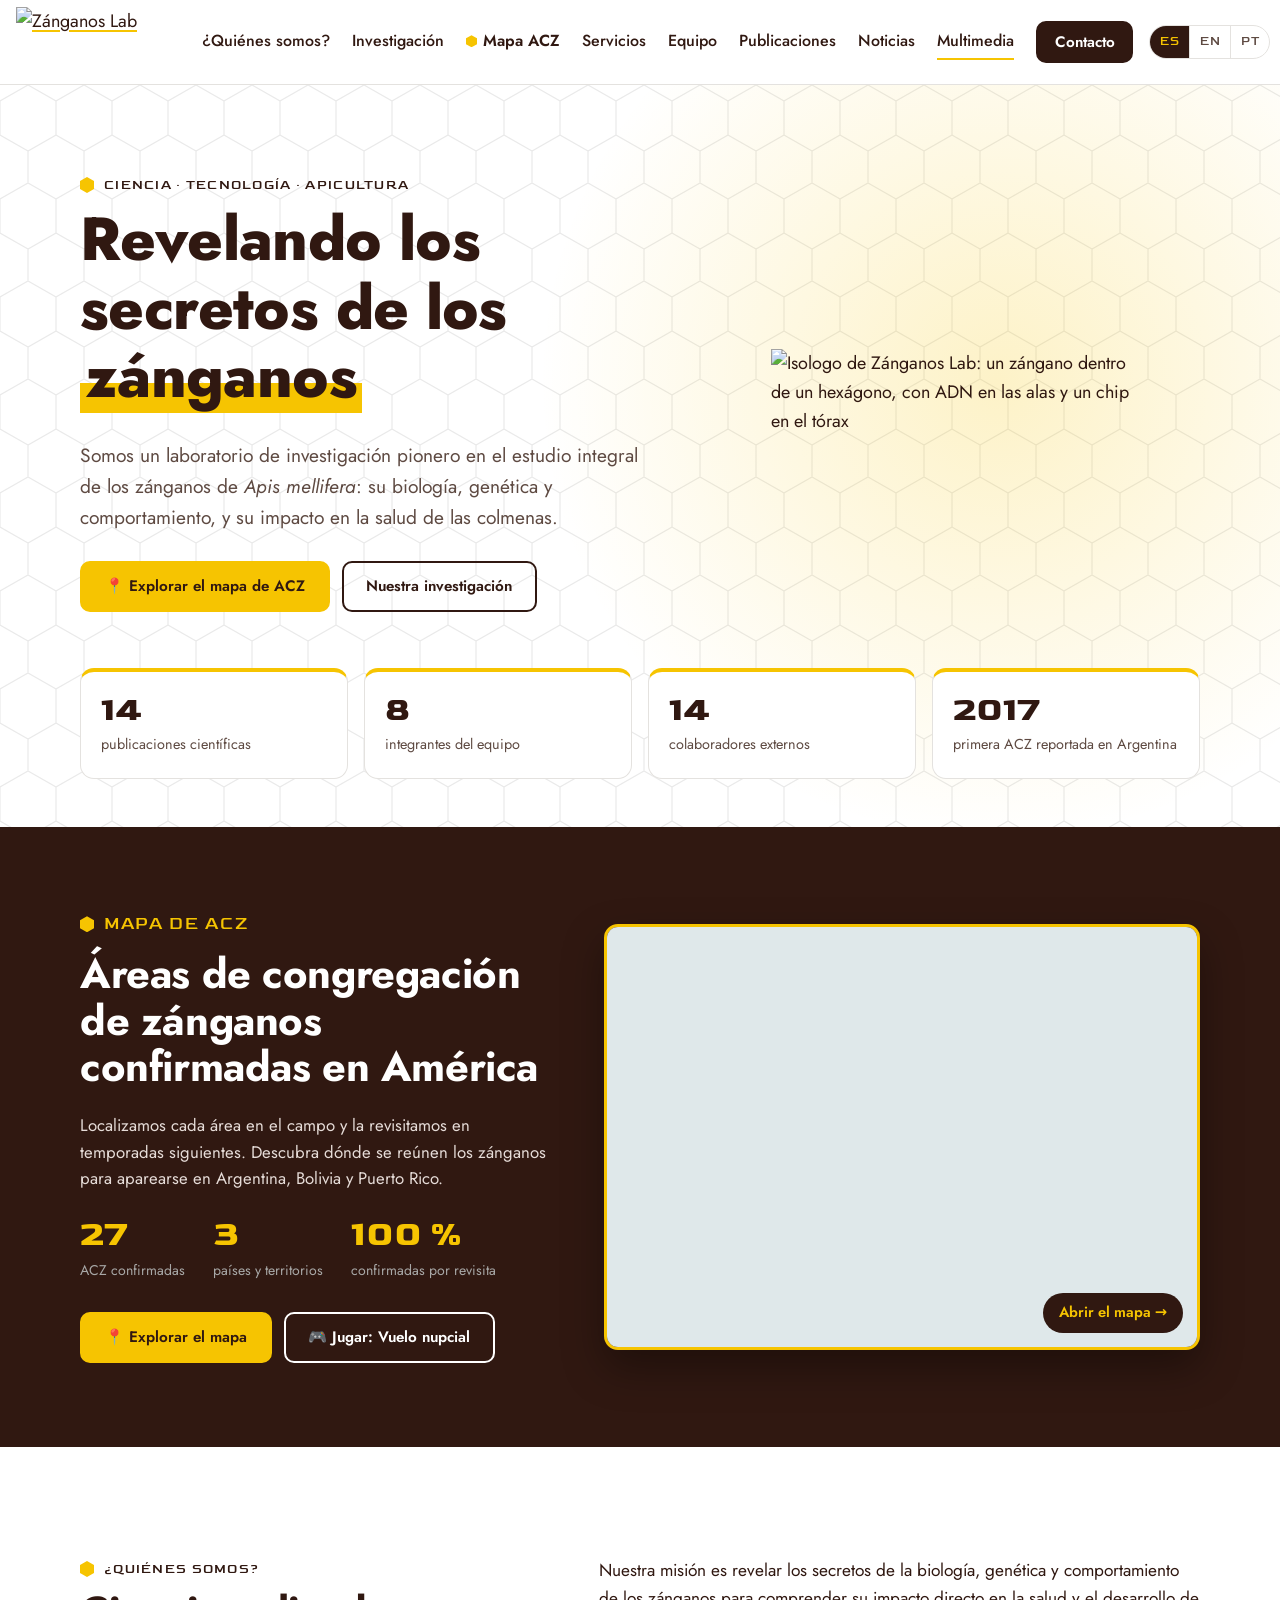
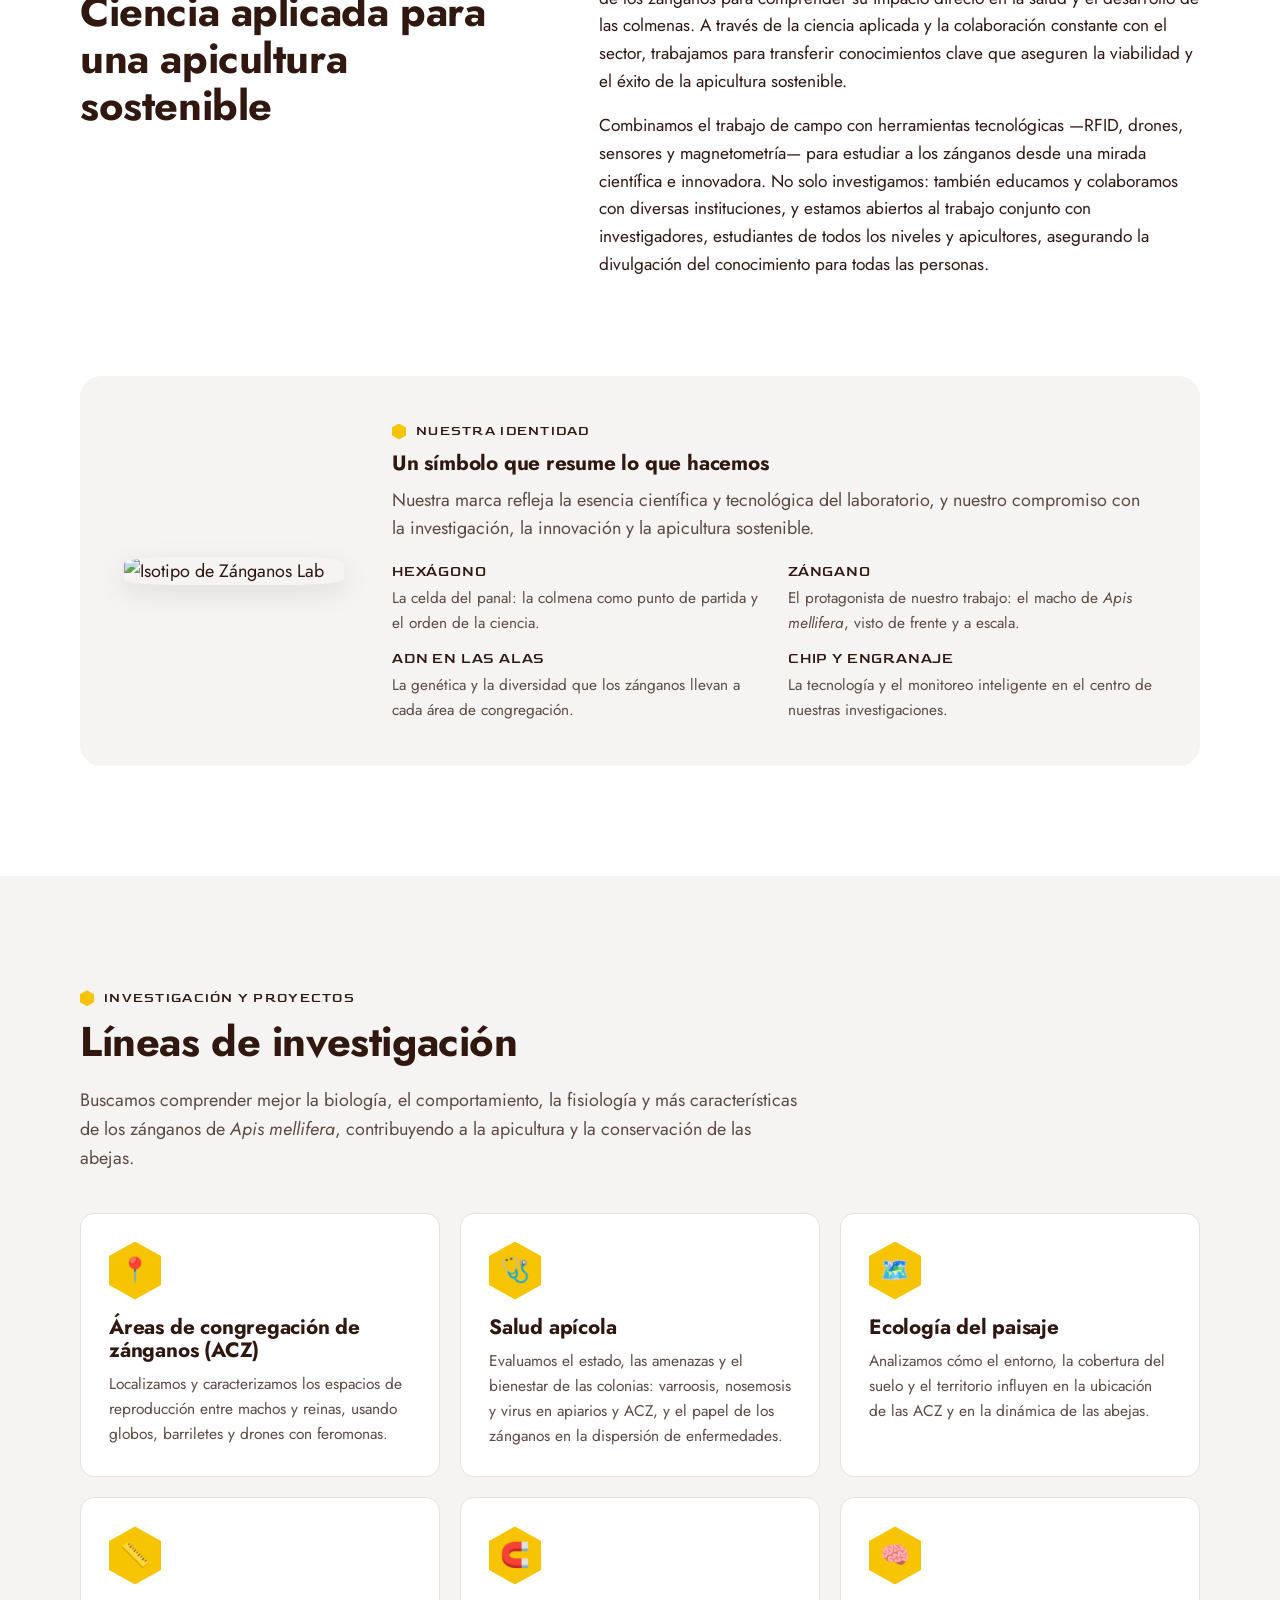
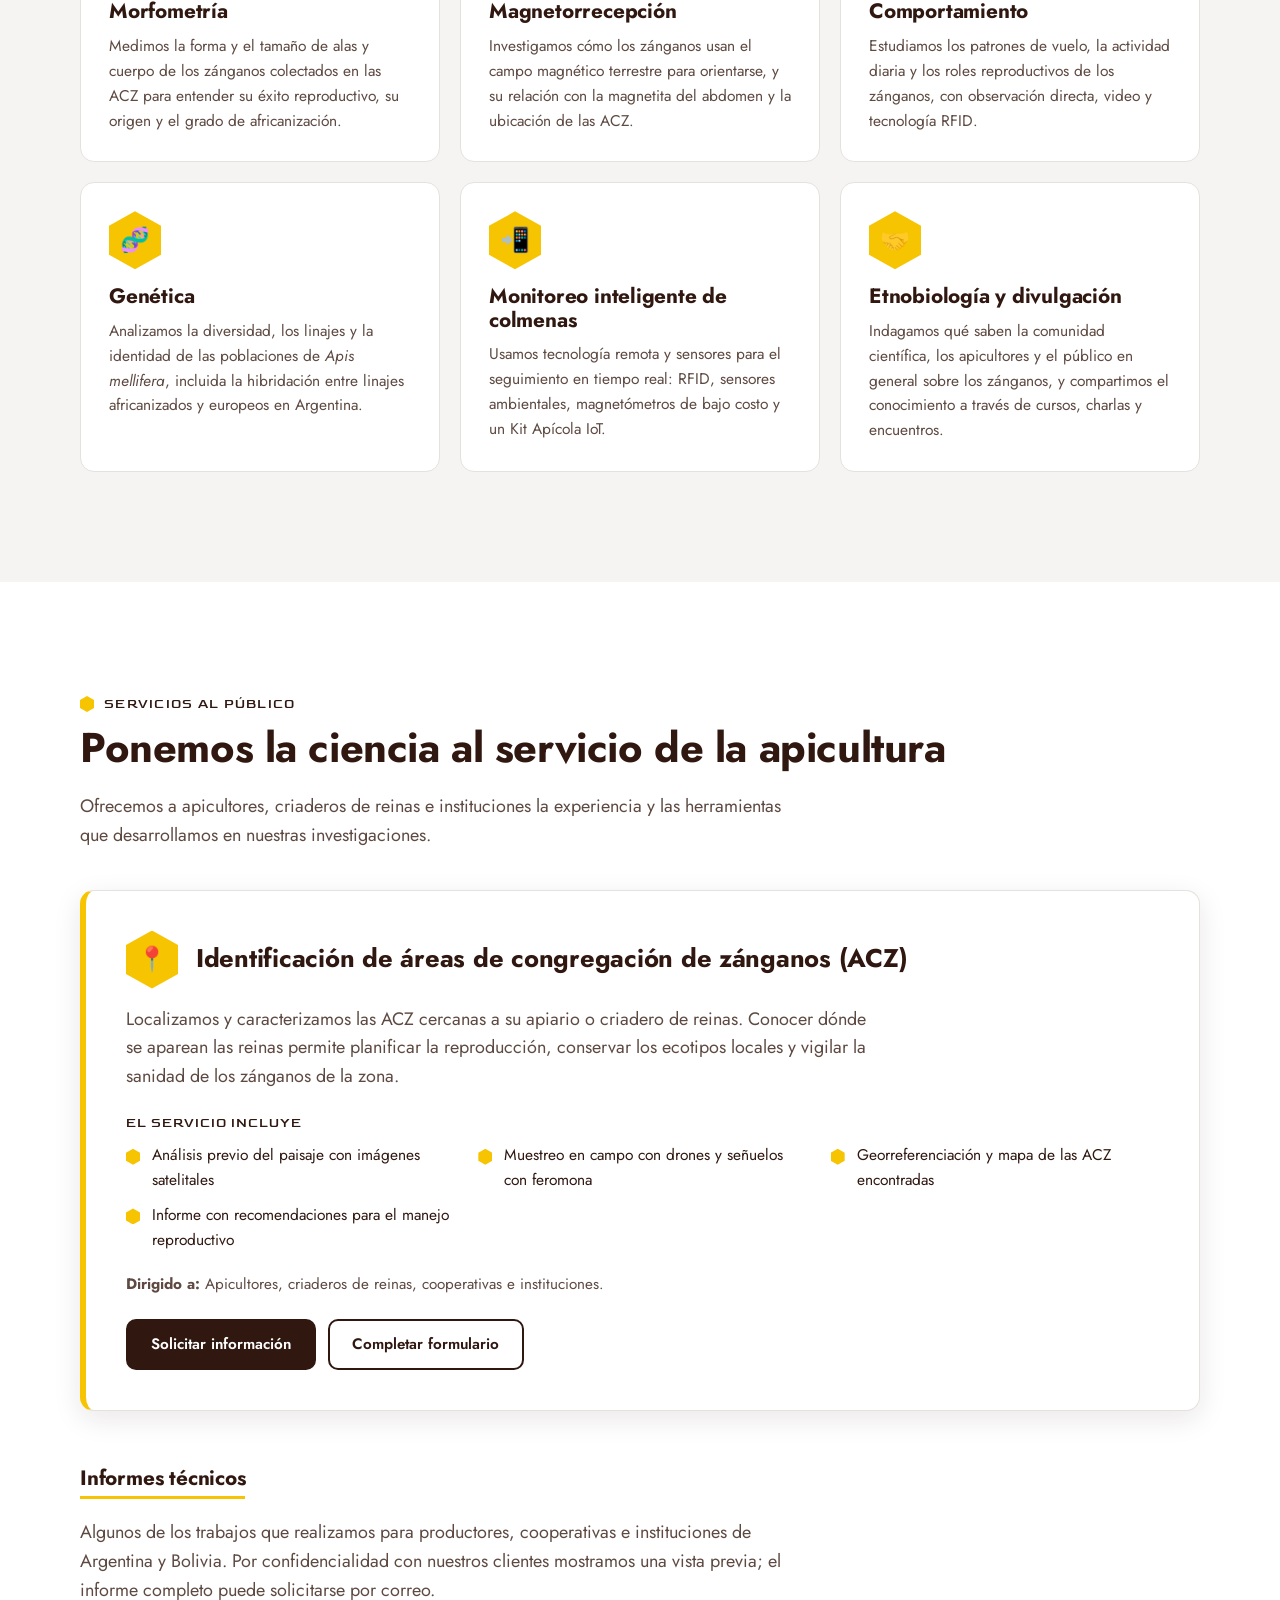
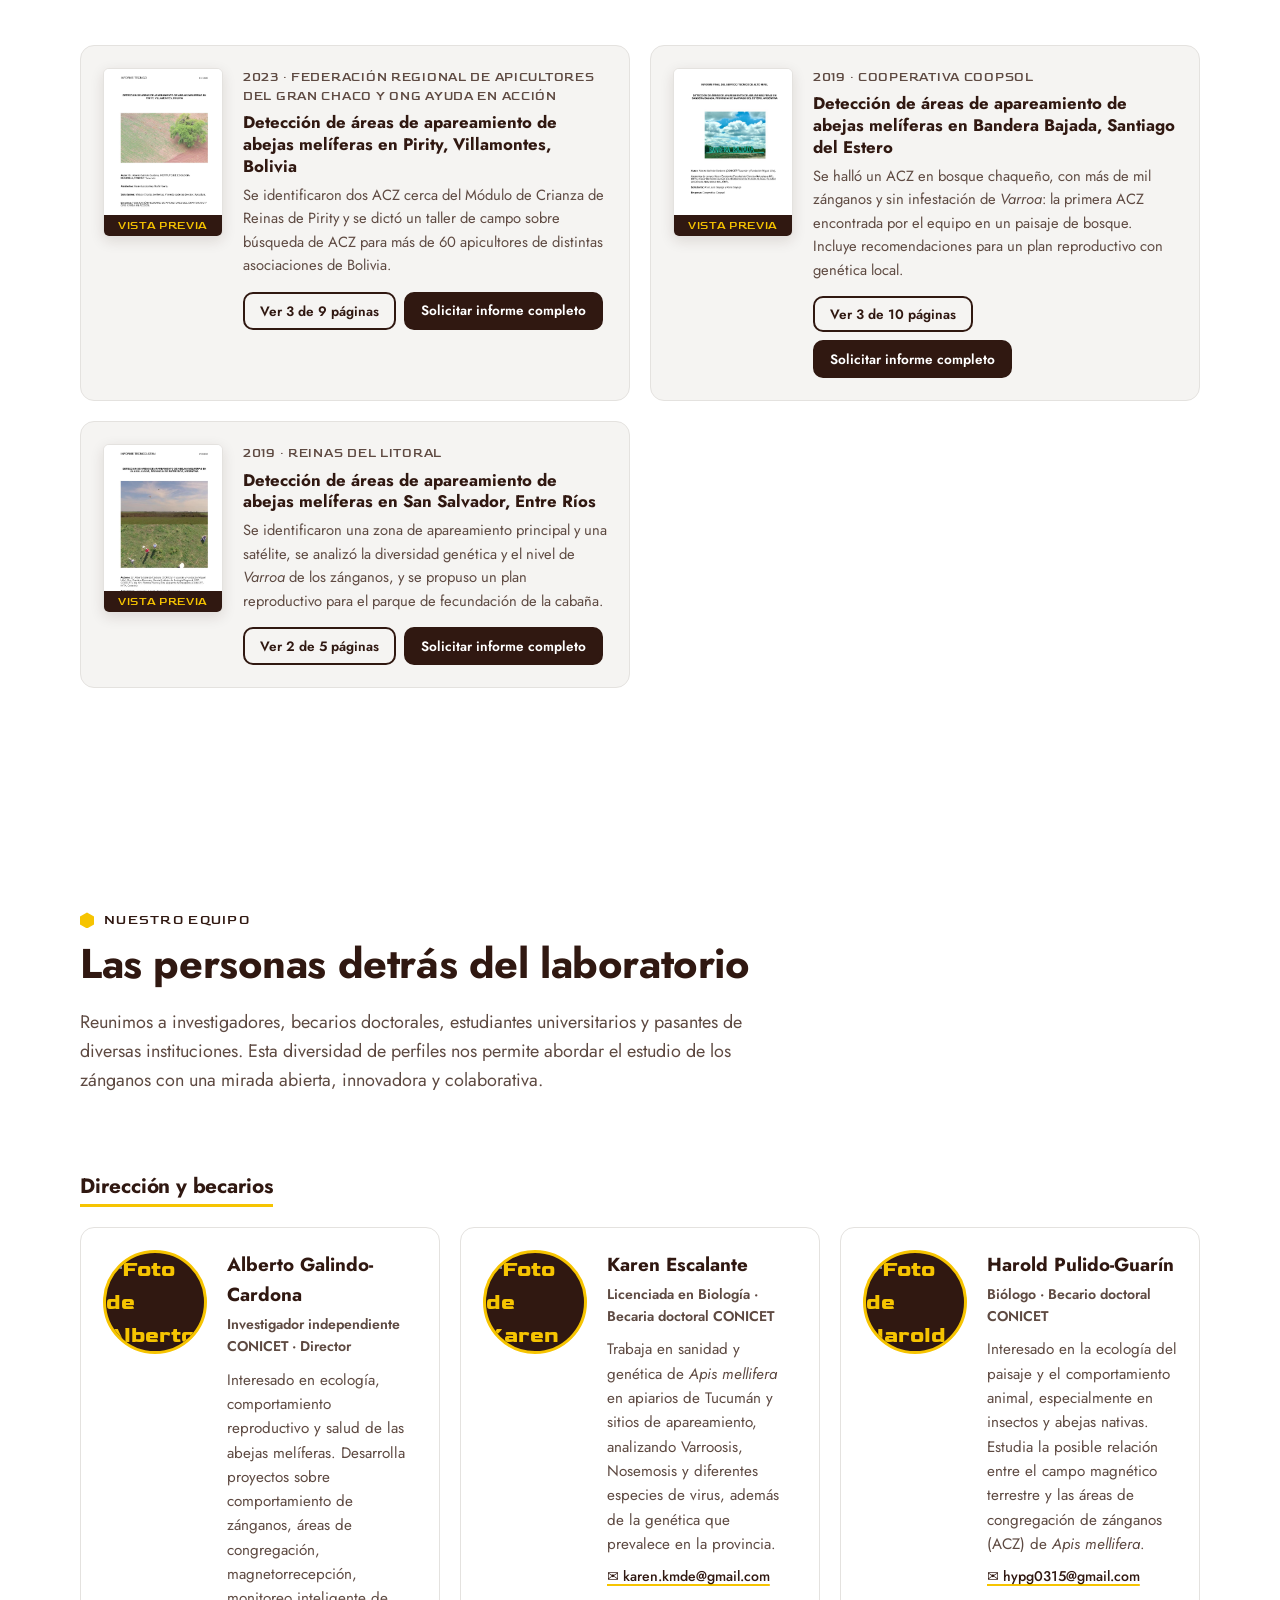
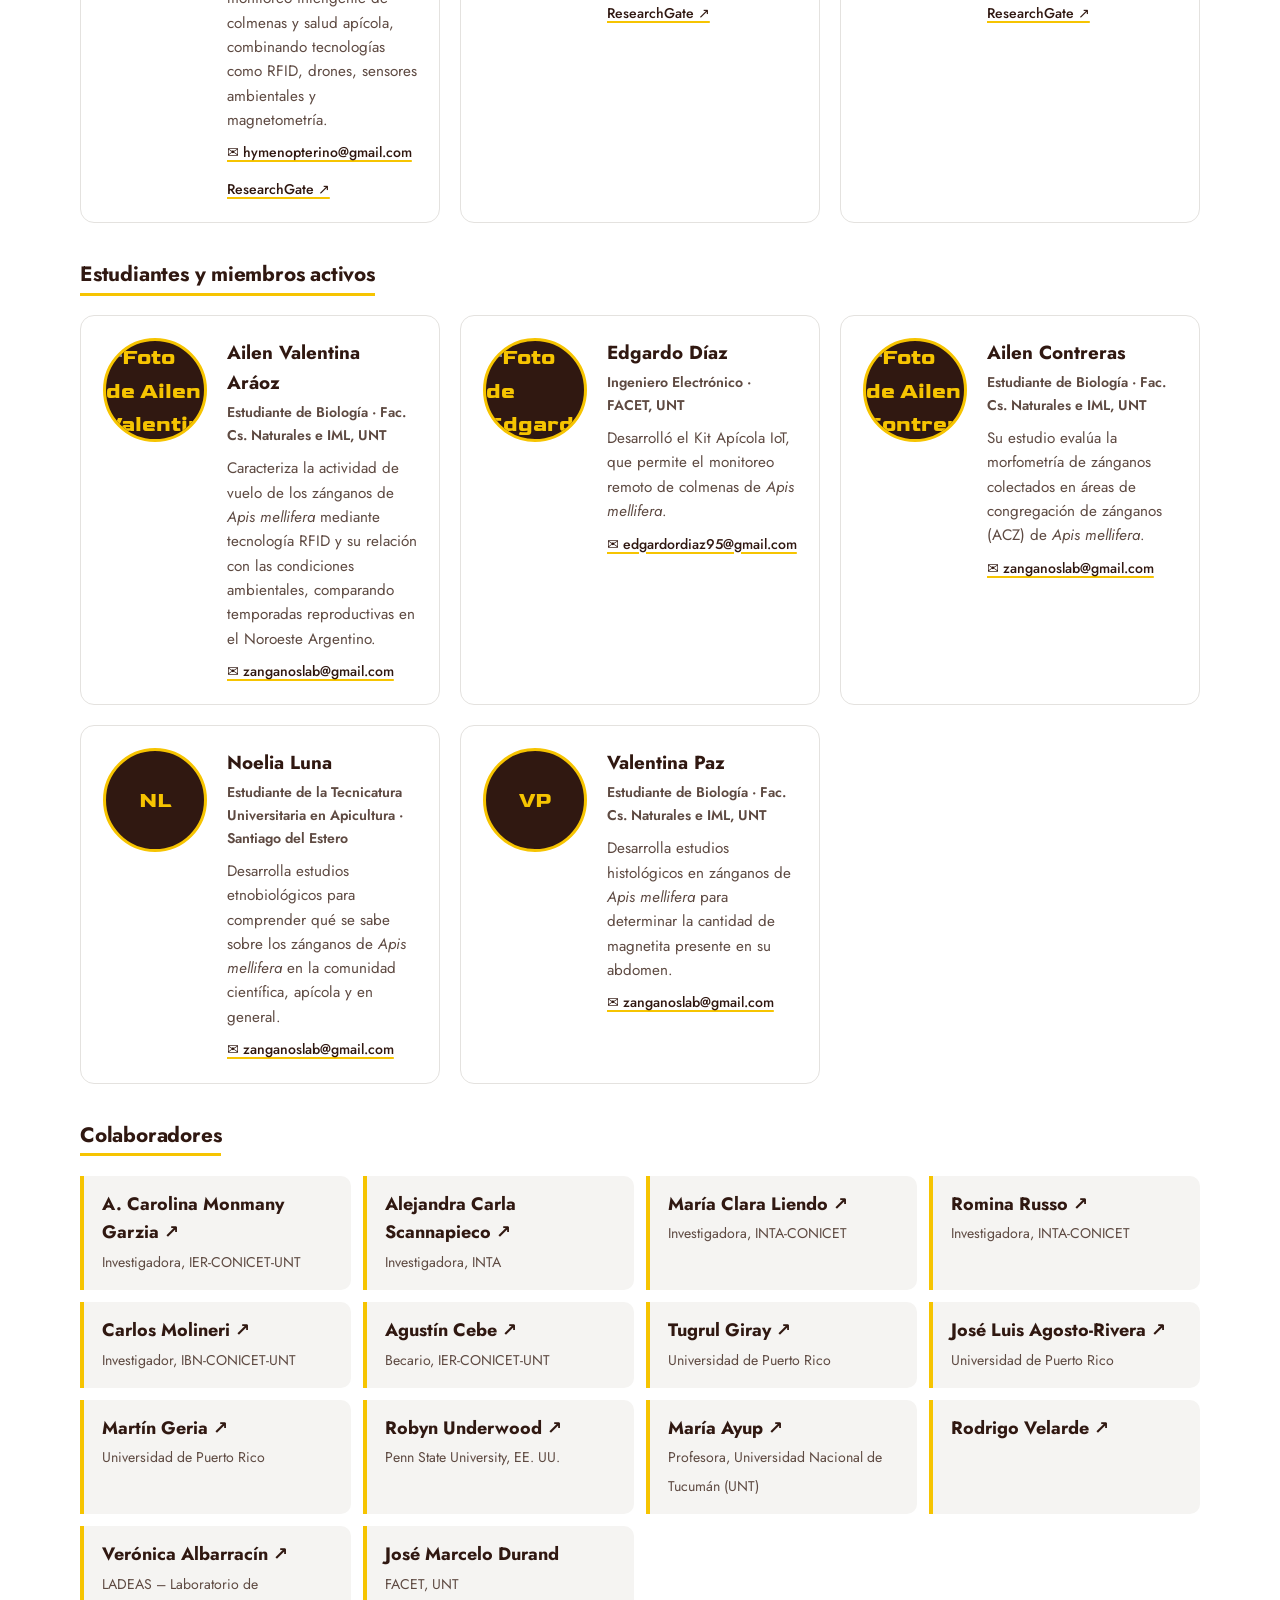
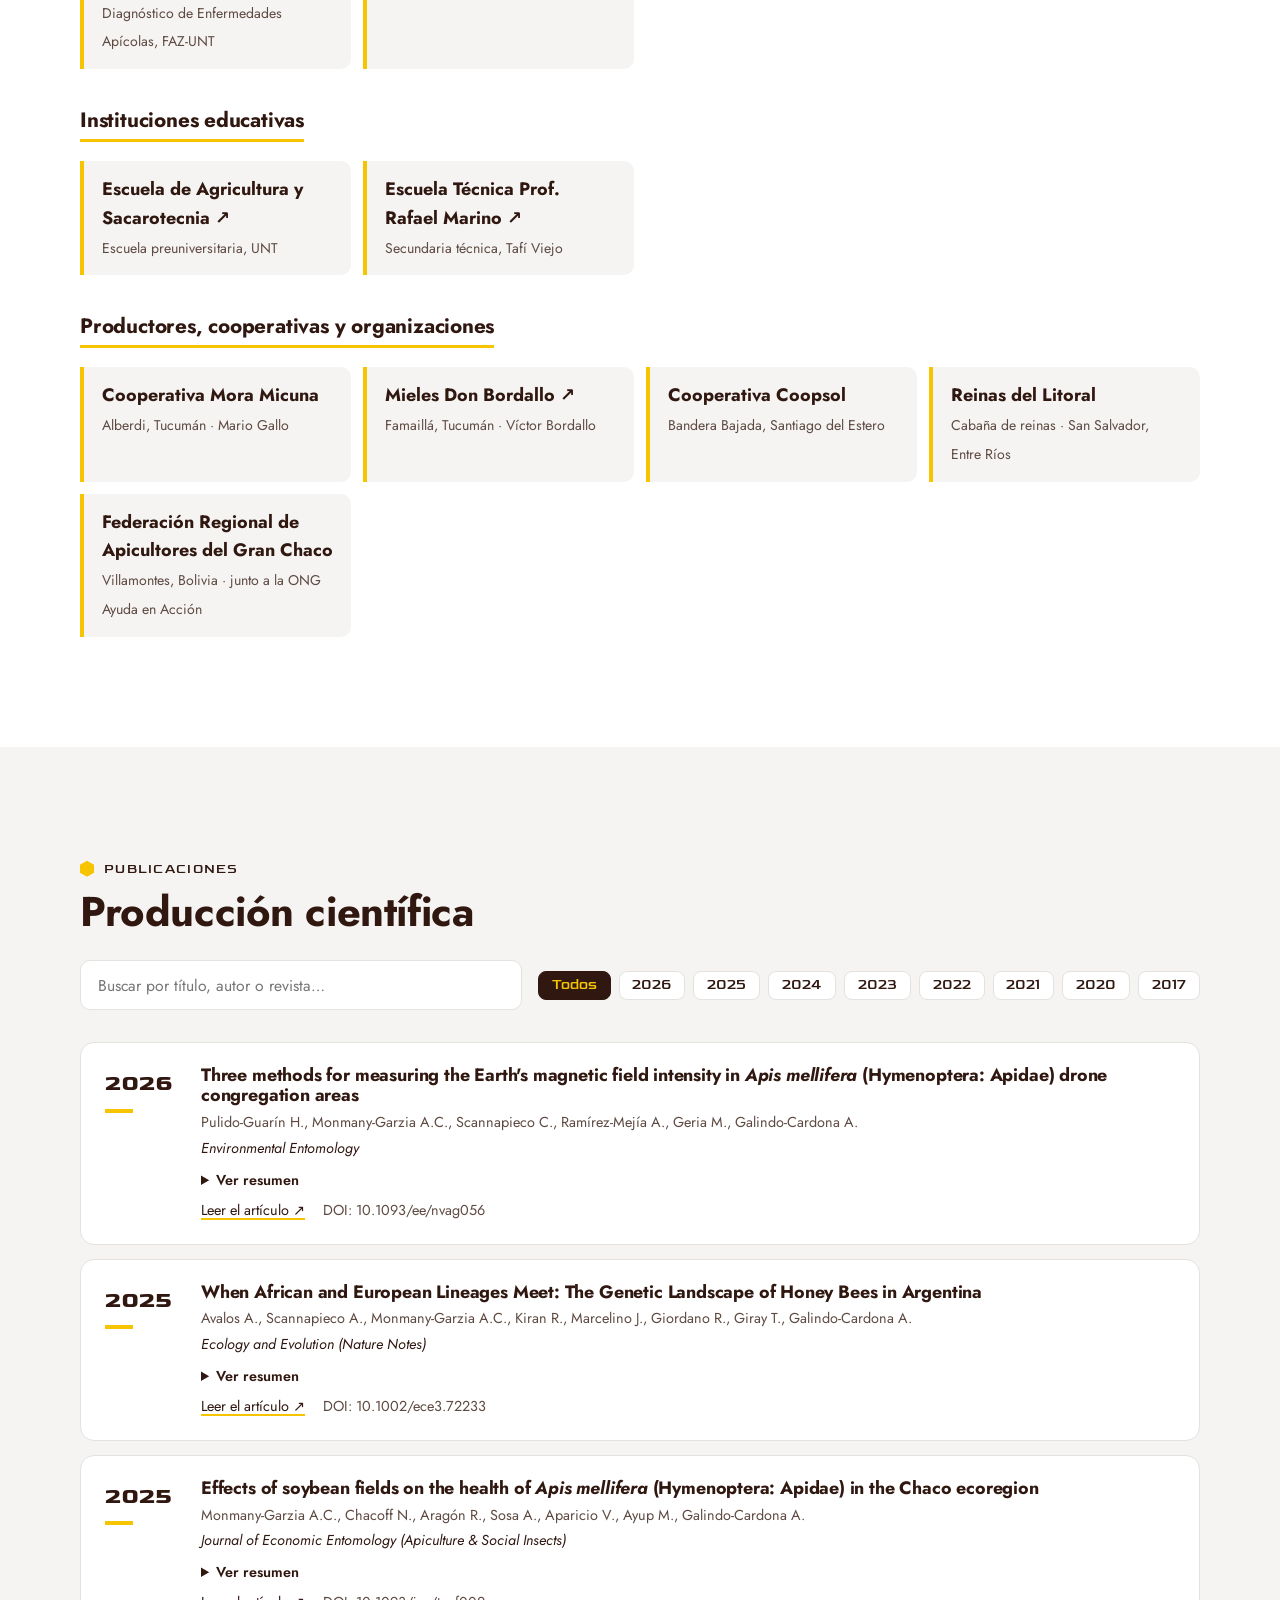
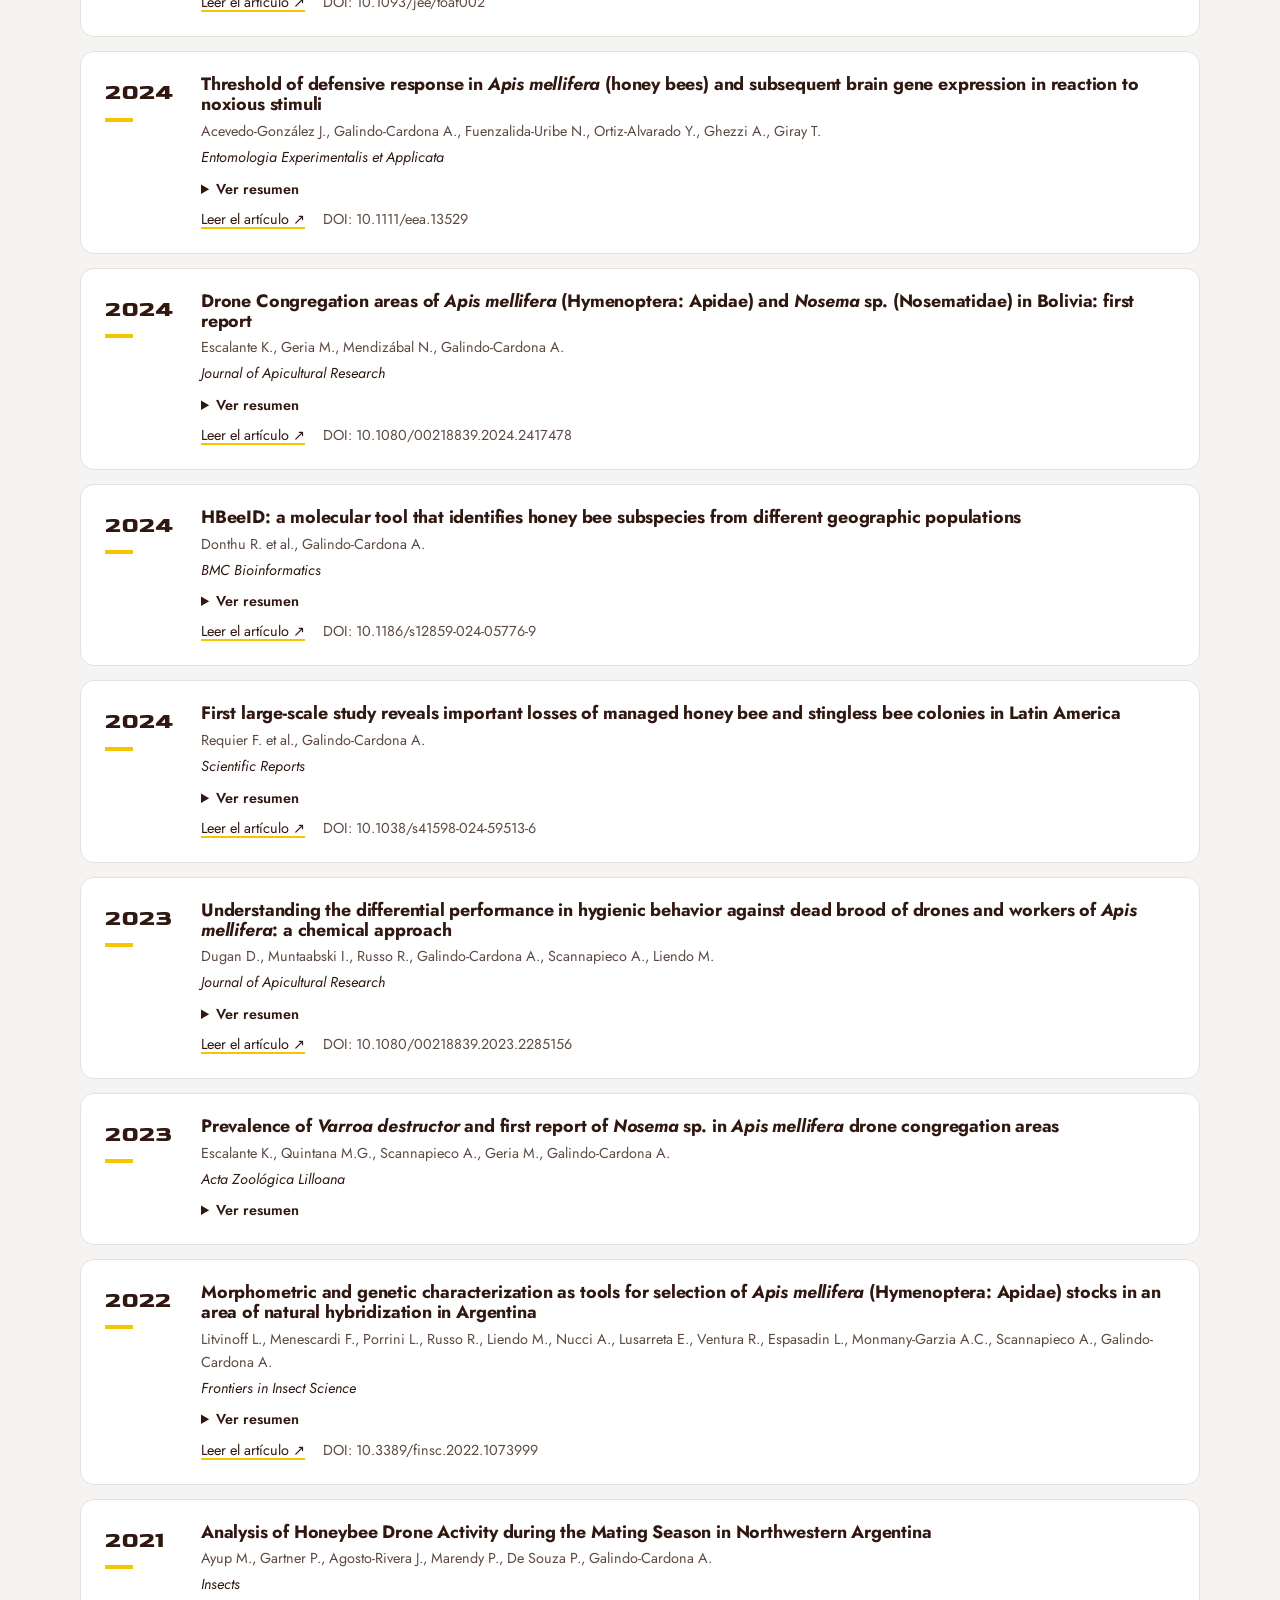
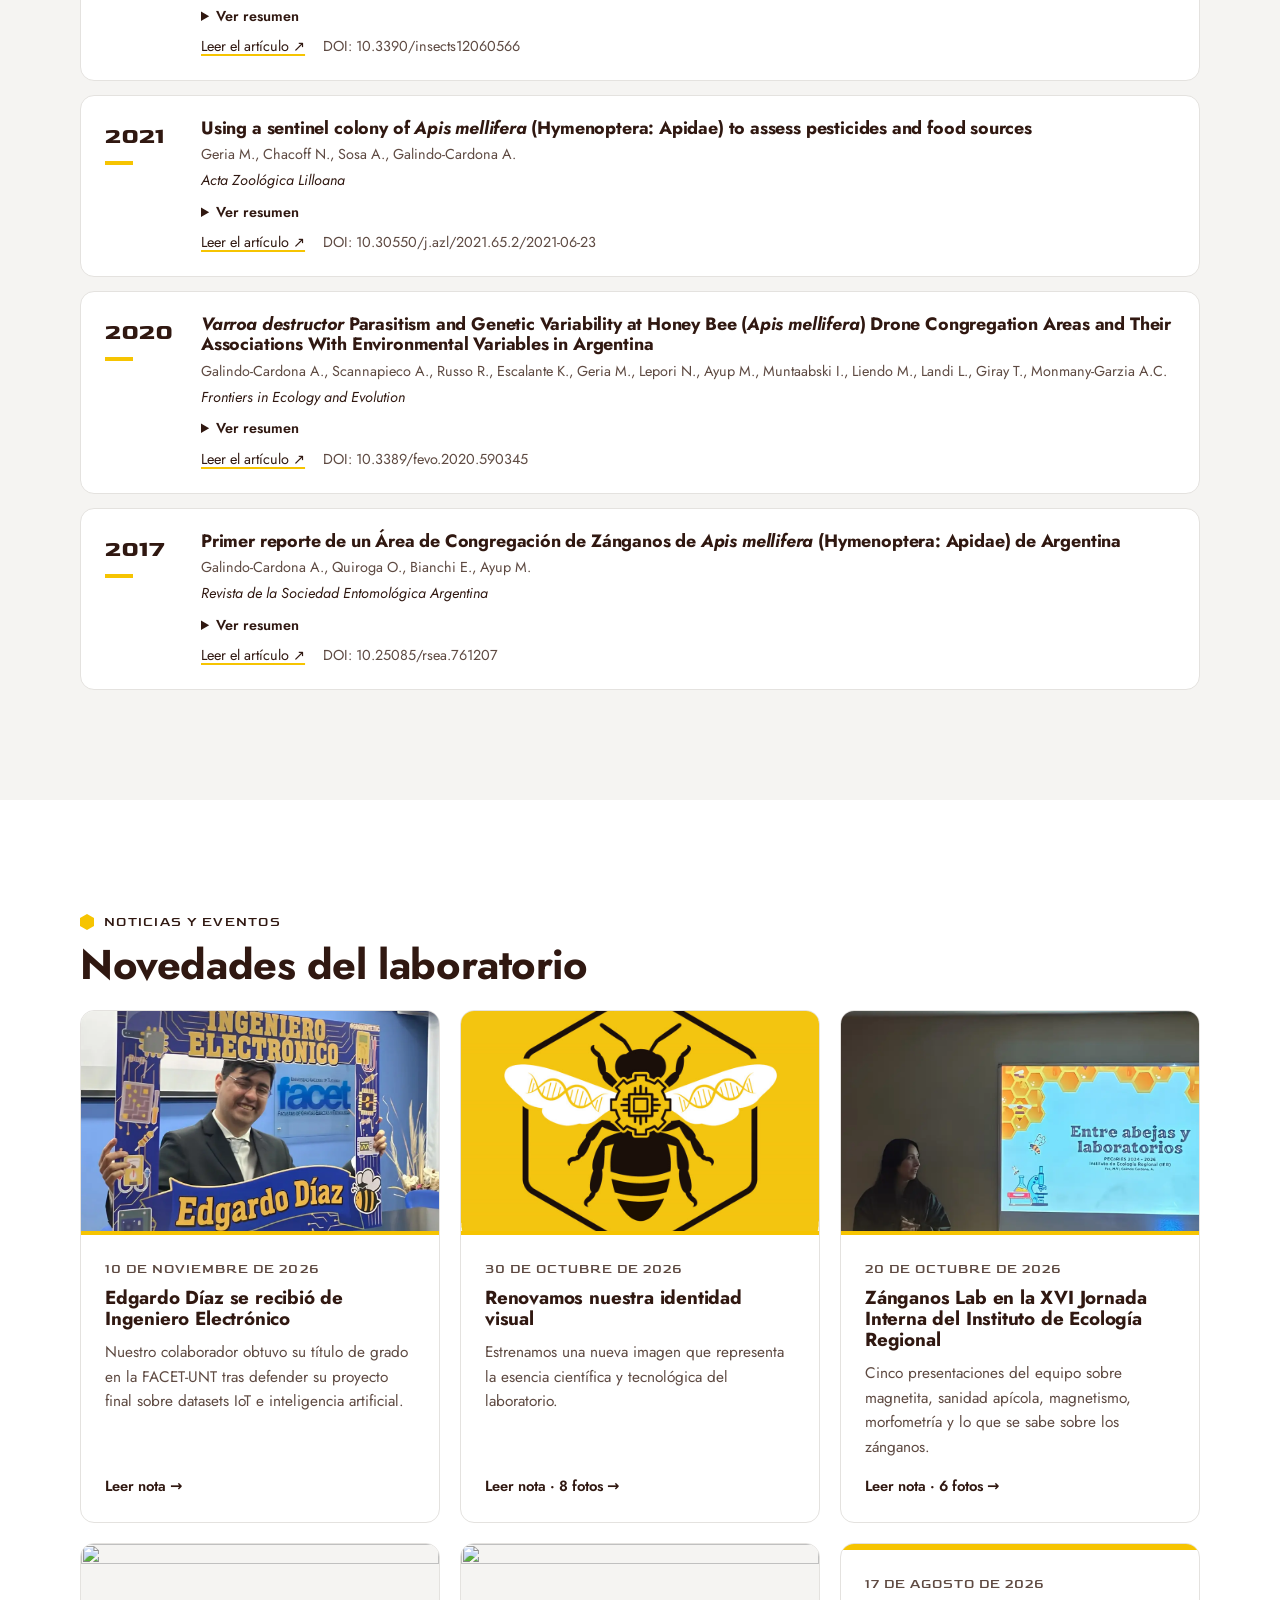
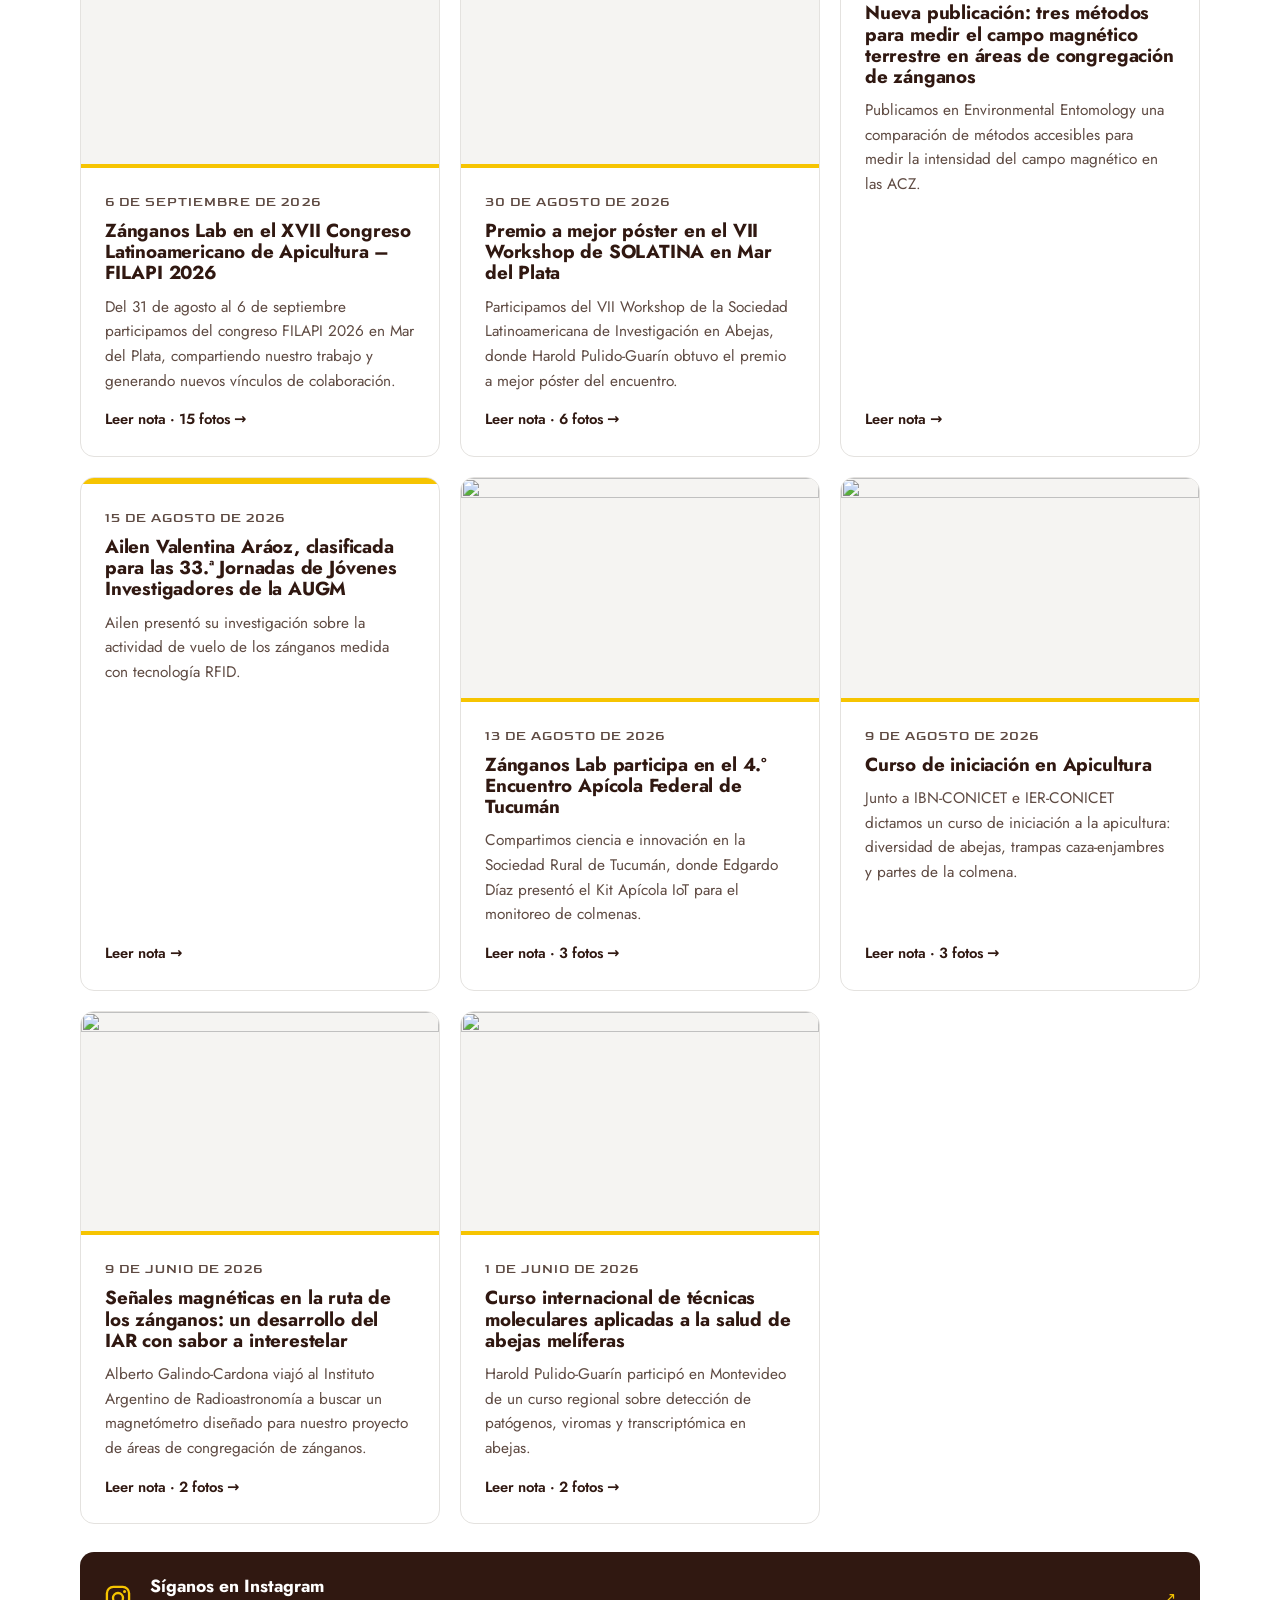
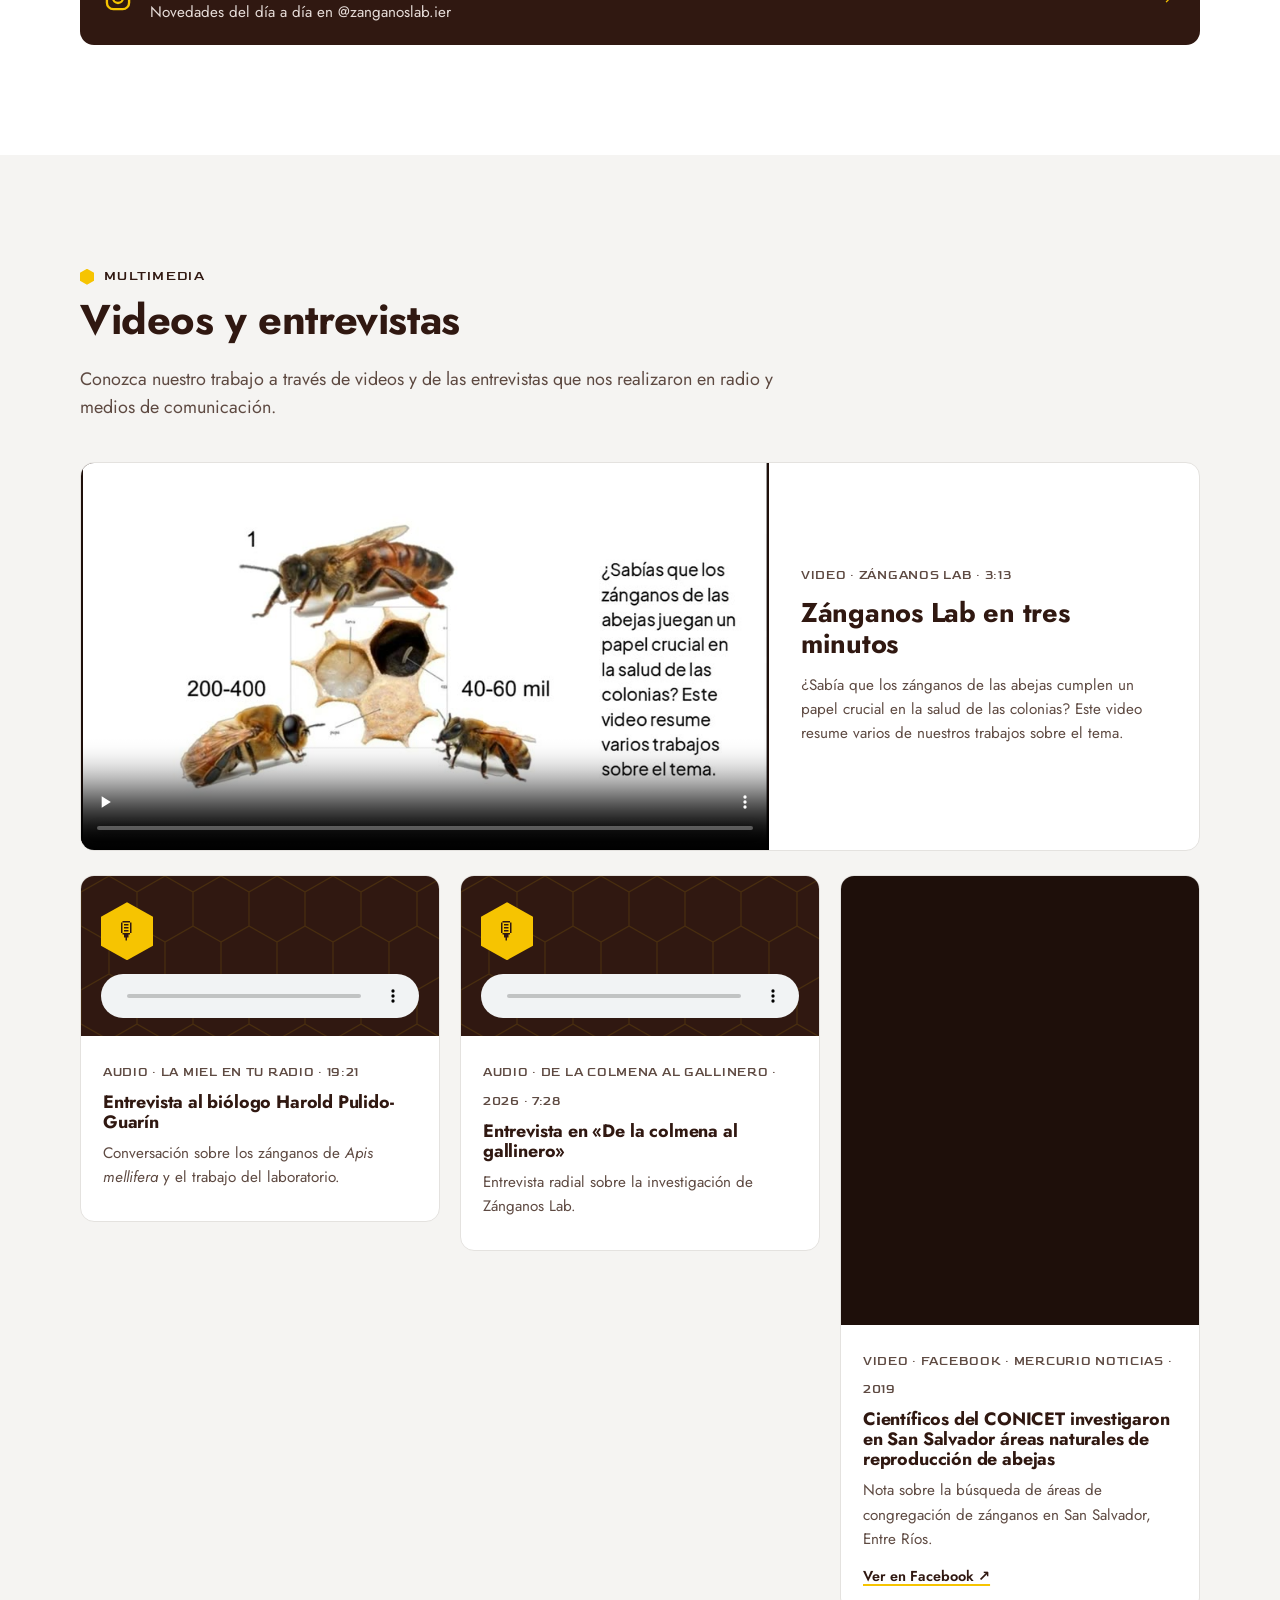
==== index.html @ 84e80d0f "juego" ====
<!doctype html>
<html lang="es">
<head>
  <meta charset="utf-8">
  <meta name="viewport" content="width=device-width, initial-scale=1">
  <title>Zánganos Lab | Laboratorio de investigación en zánganos de Apis mellifera · IER-CONICET, Tucumán</title>
  <meta name="description" content="Zánganos Lab (IER-CONICET, Tucumán, Argentina): laboratorio pionero en el estudio de los zánganos de Apis mellifera. Áreas de congregación de zánganos (ACZ), genética, sanidad, morfometría y tecnología apícola.">
  <meta name="theme-color" content="#301811">
  <link rel="icon" href="img/logo/icono.svg" type="image/svg+xml">
  <link rel="apple-touch-icon" href="img/logo/icono.png">
  <link rel="canonical" href="https://zanganoslab.github.io/">
  <!-- Verificación de Google Search Console (no borrar: Google la revisa periódicamente) -->
  <meta name="google-site-verification" content="ibbp5kbTcp3ut4cGtUjPn3XBAa4wqSRXftIqs2tSh8c">
  <!-- Vista previa al compartir el enlace (WhatsApp, Facebook, LinkedIn…) -->
  <!-- Versiones en otros idiomas (para Google) -->
  <link rel="alternate" hreflang="es" href="https://zanganoslab.github.io/">
  <link rel="alternate" hreflang="en" href="https://zanganoslab.github.io/?lang=en">
  <link rel="alternate" hreflang="pt" href="https://zanganoslab.github.io/?lang=pt">
  <link rel="alternate" hreflang="x-default" href="https://zanganoslab.github.io/">
  <meta property="og:type" content="website">
  <meta property="og:url" content="https://zanganoslab.github.io/">
  <meta property="og:title" content="Zánganos Lab">
  <meta property="og:description" content="Laboratorio de investigación en zánganos de Apis mellifera. IER-CONICET, Tucumán, Argentina.">
  <meta property="og:image" content="https://zanganoslab.github.io/img/logo/icono.png">
  <meta name="twitter:card" content="summary">
  <!-- Datos estructurados: ayudan a Google a entender quiénes somos -->
  <script type="application/ld+json">
  {
    "@context": "https://schema.org",
    "@type": "ResearchOrganization",
    "name": "Zánganos Lab",
    "alternateName": ["Laboratorio de Investigación en Zánganos", "Laboratorio de Zánganos IER-CONICET", "ZanganosLab"],
    "description": "Laboratorio de investigación en zánganos de Apis mellifera: áreas de congregación de zánganos, genética, sanidad, morfometría y tecnología apícola.",
    "url": "https://zanganoslab.github.io/",
    "logo": "https://zanganoslab.github.io/img/logo/icono.png",
    "email": "zanganoslab@gmail.com",
    "address": { "@type": "PostalAddress", "addressLocality": "San Miguel de Tucumán", "addressRegion": "Tucumán", "addressCountry": "AR" },
    "parentOrganization": { "@type": "ResearchOrganization", "name": "Instituto de Ecología Regional (IER-CONICET-UNT)" },
    "sameAs": ["https://www.instagram.com/zanganoslab.ier/"],
    "knowsAbout": ["Apis mellifera", "zánganos", "áreas de congregación de zánganos", "apicultura", "sanidad apícola", "morfometría", "magnetorrecepción"]
  }
  </script>
  <link rel="preconnect" href="https://fonts.googleapis.com">
  <link rel="preconnect" href="https://fonts.gstatic.com" crossorigin>
  <!-- Manual de identidad: Futura PT (principal) + Goldman (complementaria).
       Futura PT es de pago (Adobe Fonts); Jost es su equivalente libre más cercano. -->
  <link href="https://fonts.googleapis.com/css2?family=Goldman:wght@400;700&family=Jost:wght@300;400;500;600;700;800&display=swap" rel="stylesheet">
  <link rel="stylesheet" href="css/styles.css?v=2026111603">
</head>
<body id="top">

  <!-- ============ NAVEGACIÓN ============ -->
  <header class="site-header">
    <div class="container nav">
      <a href="#inicio" class="brand" aria-label="Zánganos Lab, inicio">
        <img src="img/logo/logo-horizontal.svg" alt="Zánganos Lab" width="170" height="70">
      </a>
      <button class="nav-toggle" aria-expanded="false" aria-controls="menu" aria-label="Abrir menú">
        <span></span><span></span><span></span>
      </button>
      <nav id="menu" class="menu">
        <a href="#nosotros">¿Quiénes somos?</a>
        <a href="#investigacion">Investigación</a>
        <a href="mapa.html">Mapa ACZ</a>
        <a href="#servicios">Servicios</a>
        <a href="#equipo">Equipo</a>
        <a href="#publicaciones">Publicaciones</a>
        <a href="#noticias">Noticias</a>
        <a href="#multimedia">Multimedia</a>
        <a href="#contacto" class="btn btn-small">Contacto</a>
      </nav>
    </div>
  </header>

  <main>
    <!-- ============ HERO ============ -->
    <section class="hero" id="inicio">
      <div class="container hero-grid">
        <div>
          <p class="eyebrow">Ciencia · Tecnología · Apicultura</p>
          <h1>Revelando los secretos de los <mark>zánganos</mark></h1>
          <p class="lead">Somos un laboratorio de investigación pionero en el estudio integral de los zánganos de <i>Apis mellifera</i>: su biología, genética y comportamiento, y su impacto en la salud de las colmenas.</p>
          <div class="hero-actions">
            <a href="mapa.html" class="btn btn-mapa"><span aria-hidden="true">📍</span> Explorar el mapa de ACZ</a>
            <a href="#investigacion" class="btn btn-ghost">Nuestra investigación</a>
          </div>
        </div>
        <figure class="hero-visual">
          <img src="img/logo/logo-vertical.svg" alt="Isologo de Zánganos Lab: un zángano dentro de un hexágono, con ADN en las alas y un chip en el tórax" class="hero-logo">
        </figure>
      </div>
      <div class="container stats" id="stats"></div>
    </section>

    <!-- ============ MAPA DE ACZ (vista previa) ============ -->
    <section class="mapa-home" id="mapa-acz">
      <div class="container mapa-home-grid">
        <div class="mapa-home-texto">
          <p class="eyebrow">Mapa de ACZ</p>
          <h2>Áreas de congregación de zánganos confirmadas en América</h2>
          <p>Localizamos cada área en el campo y la revisitamos en temporadas siguientes. Descubra dónde se reúnen los zánganos para aparearse en Argentina, Bolivia y Puerto Rico.</p>
          <div class="mapa-home-cifras" id="mapa-home-cifras"></div>
          <div class="mapa-home-botones">
            <a class="btn btn-mapa" href="mapa.html"><span aria-hidden="true">📍</span> Explorar el mapa</a>
            <a class="btn btn-claro" href="juego.html"><span aria-hidden="true">🎮</span> Jugar: Vuelo nupcial</a>
          </div>
        </div>
        <a class="mapa-home-vista" href="mapa.html" aria-label="Abrir el mapa de ACZ">
          <div id="mapa-mini" aria-hidden="true"></div>
          <span class="mapa-home-abrir">Abrir el mapa →</span>
        </a>
      </div>
    </section>

    <!-- ============ NOSOTROS ============ -->
    <section class="section" id="nosotros">
      <div class="container two-col">
        <div>
          <p class="eyebrow">¿Quiénes somos?</p>
          <h2>Ciencia aplicada para una apicultura sostenible</h2>
        </div>
        <div class="prose">
          <p>Nuestra misión es revelar los secretos de la biología, genética y comportamiento de los zánganos para comprender su impacto directo en la salud y el desarrollo de las colmenas. A través de la ciencia aplicada y la colaboración constante con el sector, trabajamos para transferir conocimientos clave que aseguren la viabilidad y el éxito de la apicultura sostenible.</p>
          <p>Combinamos el trabajo de campo con herramientas tecnológicas —RFID, drones, sensores y magnetometría— para estudiar a los zánganos desde una mirada científica e innovadora. No solo investigamos: también educamos y colaboramos con diversas instituciones, y estamos abiertos al trabajo conjunto con investigadores, estudiantes de todos los niveles y apicultores, asegurando la divulgación del conocimiento para todas las personas.</p>
        </div>
      </div>

      <!-- Identidad: interpretación del isologo según el manual de identidad -->
      <div class="container identidad">
        <div class="identidad-logo">
          <img src="img/logo/icono.svg" alt="Isotipo de Zánganos Lab">
        </div>
        <div>
          <p class="eyebrow">Nuestra identidad</p>
          <h3>Un símbolo que resume lo que hacemos</h3>
          <p class="identidad-intro">Nuestra marca refleja la esencia científica y tecnológica del laboratorio, y nuestro compromiso con la investigación, la innovación y la apicultura sostenible.</p>
          <ul class="simbolos">
            <li><span class="simbolo-tag">Hexágono</span>La celda del panal: la colmena como punto de partida y el orden de la ciencia.</li>
            <li><span class="simbolo-tag">Zángano</span>El protagonista de nuestro trabajo: el macho de <i>Apis mellifera</i>, visto de frente y a escala.</li>
            <li><span class="simbolo-tag">ADN en las alas</span>La genética y la diversidad que los zánganos llevan a cada área de congregación.</li>
            <li><span class="simbolo-tag">Chip y engranaje</span>La tecnología y el monitoreo inteligente en el centro de nuestras investigaciones.</li>
          </ul>
        </div>
      </div>
    </section>

    <!-- ============ INVESTIGACIÓN ============ -->
    <section class="section section-alt" id="investigacion">
      <div class="container">
        <p class="eyebrow">Investigación y proyectos</p>
        <h2>Líneas de investigación</h2>
        <p class="section-intro">Buscamos comprender mejor la biología, el comportamiento, la fisiología y más características de los zánganos de <i>Apis mellifera</i>, contribuyendo a la apicultura y la conservación de las abejas.</p>
        <div class="cards" id="lineas"></div>
      </div>
    </section>

    <!-- ============ SERVICIOS ============ -->
    <section class="section" id="servicios">
      <div class="container">
        <p class="eyebrow">Servicios al público</p>
        <h2>Ponemos la ciencia al servicio de la apicultura</h2>
        <p class="section-intro">Ofrecemos a apicultores, criaderos de reinas e instituciones la experiencia y las herramientas que desarrollamos en nuestras investigaciones.</p>
        <div class="servicios" id="servicios-lista"></div>

        <h3 class="group-title" id="informes">Informes técnicos</h3>
        <p class="section-intro">Algunos de los trabajos que realizamos para productores, cooperativas e instituciones de Argentina y Bolivia. Por confidencialidad con nuestros clientes mostramos una vista previa; el informe completo puede solicitarse por correo.</p>
        <div class="informes" id="informes-lista"></div>
      </div>
    </section>

    <!-- Visor de la vista previa de informes -->
    <div class="visor" id="visor" hidden>
      <button class="visor-cerrar" aria-label="Cerrar">✕</button>
      <button class="visor-nav visor-ant" aria-label="Página anterior">‹</button>
      <img alt="">
      <button class="visor-nav visor-sig" aria-label="Página siguiente">›</button>
      <p class="visor-contador"></p>
    </div>

    <!-- ============ EQUIPO ============ -->
    <section class="section" id="equipo">
      <div class="container">
        <p class="eyebrow">Nuestro equipo</p>
        <h2>Las personas detrás del laboratorio</h2>
        <p class="section-intro">Reunimos a investigadores, becarios doctorales, estudiantes universitarios y pasantes de diversas instituciones. Esta diversidad de perfiles nos permite abordar el estudio de los zánganos con una mirada abierta, innovadora y colaborativa.</p>

        <h3 class="group-title">Dirección y becarios</h3>
        <div class="team" id="equipo-principal"></div>

        <h3 class="group-title">Estudiantes y miembros activos</h3>
        <div class="team" id="equipo-activos"></div>

        <h3 class="group-title">Colaboradores</h3>
        <ul class="collab" id="colaboradores"></ul>

        <h3 class="group-title">Instituciones educativas</h3>
        <ul class="collab" id="instituciones"></ul>

        <h3 class="group-title">Productores, cooperativas y organizaciones</h3>
        <ul class="collab" id="productores"></ul>
      </div>
    </section>

    <!-- ============ PUBLICACIONES ============ -->
    <section class="section section-alt" id="publicaciones">
      <div class="container">
        <p class="eyebrow">Publicaciones</p>
        <h2>Producción científica</h2>
        <div class="pub-tools">
          <input type="search" id="pub-buscar" placeholder="Buscar por título, autor o revista…" aria-label="Buscar publicaciones">
          <div class="chips" id="pub-anios" role="group" aria-label="Filtrar por año"></div>
        </div>
        <ol class="pubs" id="pub-lista"></ol>
        <p class="empty" id="pub-vacio" hidden>No hay publicaciones que coincidan con la búsqueda.</p>
      </div>
    </section>

    <!-- ============ NOTICIAS ============ -->
    <section class="section" id="noticias">
      <div class="container">
        <p class="eyebrow">Noticias y eventos</p>
        <h2>Novedades del laboratorio</h2>
        <div class="news" id="noticias-lista"></div>
        <a class="ig-cta" href="https://www.instagram.com/zanganoslab.ier/" target="_blank" rel="noopener">
          <svg viewBox="0 0 24 24" width="28" height="28" aria-hidden="true"><rect x="2.5" y="2.5" width="19" height="19" rx="5.5" fill="none" stroke="currentColor" stroke-width="2"/><circle cx="12" cy="12" r="4.3" fill="none" stroke="currentColor" stroke-width="2"/><circle cx="17.6" cy="6.4" r="1.3" fill="currentColor"/></svg>
          <span><b>Síganos en Instagram</b>Novedades del día a día en @zanganoslab.ier</span>
          <span class="ig-flecha" aria-hidden="true">↗</span>
        </a>
      </div>
    </section>

    <!-- ============ MULTIMEDIA ============ -->
    <section class="section section-alt" id="multimedia">
      <div class="container">
        <p class="eyebrow">Multimedia</p>
        <h2>Videos y entrevistas</h2>
        <p class="section-intro">Conozca nuestro trabajo a través de videos y de las entrevistas que nos realizaron en radio y medios de comunicación.</p>
        <div id="multimedia-destacado"></div>
        <div class="medios" id="multimedia-lista"></div>
      </div>
    </section>

    <!-- ============ CONTACTO ============ -->
    <section class="section contact" id="contacto">
      <div class="container contact-grid">
        <div>
          <p class="eyebrow">Contacto</p>
          <h2>¿Desea colaborar con nosotros?</h2>
          <p>Estamos aquí para responder sus preguntas y colaborar en proyectos de investigación. Escríbanos o complete nuestro formulario y pronto nos pondremos en contacto con usted.</p>
        </div>
        <div class="contact-card">
          <a class="btn" href="https://forms.gle/fyNdcRGHBRVpUUo99" target="_blank" rel="noopener">Completar formulario</a>
          <ul>
            <li><span>Correo del laboratorio</span><a href="mailto:zanganoslab@gmail.com">zanganoslab@gmail.com</a></li>
            <li><span>Correo alternativo</span><a href="mailto:coleopterino@gmail.com">coleopterino@gmail.com</a></li>
            <li><span>Instagram</span><a href="https://www.instagram.com/zanganoslab.ier/" target="_blank" rel="noopener">@zanganoslab.ier ↗</a></li>
          </ul>
        </div>
      </div>
    </section>
  </main>

  <footer class="site-footer">
    <div class="container footer-grid">
      <img src="img/logo/logo-horizontal-fondo-oscuro.svg" alt="Zánganos Lab" class="footer-logo" width="200" height="82">
      <div>
        <p>Laboratorio de investigación en zánganos de <i>Apis mellifera</i>.</p>
        <p>En colaboración con IER-CONICET-UNT, IBN-CONICET-UNT, INTA y la Universidad de Puerto Rico.</p>
        <p>Síganos en Instagram: <a href="https://www.instagram.com/zanganoslab.ier/" target="_blank" rel="noopener">@zanganoslab.ier</a></p>
        <p>© <span id="anio"></span> Zánganos Lab · <a href="#top">Volver arriba ↑</a></p>
      </div>
    </div>
  </footer>

  <script src="js/trad-en.js?v=2026111603"></script>
  <script src="js/trad-pt.js?v=2026111603"></script>
  <script src="js/i18n.js?v=2026111603"></script>
  <script src="js/datos.js?v=2026111603"></script>
  <script src="js/acz.js?v=2026111603"></script>
  <script src="js/main.js?v=2026111603"></script>
</body>
</html>
---- css/styles.css ----
/* ==========================================================
   Zánganos Lab — hoja de estilos
   Colores y tipografías tomados del Manual de Identidad Corporativa.
   No modificar los colores corporativos (ver "Usos no correctos").
   ========================================================== */
:root {
  /* Colores corporativos (manual, sección 2.3) */
  --amarillo: #f6c401;      /* RGB 245 196 1 */
  --cafe: #301811;          /* RGB 48 24 17  */
  --gris: #a8a8a7;          /* RGB 168 167 166 */
  --blanco: #ffffff;
  /* Apoyo para la web (derivados neutros) */
  --cafe-profundo: #1e0f0a; /* el oscuro que usan los archivos del logo */
  --cafe-suave: #5e4a42;    /* texto secundario */
  --fondo-alt: #f5f4f2;     /* gris muy claro para alternar secciones */
  --borde: #e4e2df;

  --radio: 14px;
  --sombra: 0 8px 28px rgba(48, 24, 17, .10);
  /* Tipografías (manual, sección 2.6) */
  --principal: "Futura PT", "Jost", "Century Gothic", system-ui, sans-serif;
  --tech: "Goldman", "Jost", system-ui, sans-serif;
}

*, *::before, *::after { box-sizing: border-box; }
html { scroll-behavior: smooth; scroll-padding-top: 92px; }
body {
  margin: 0;
  font-family: var(--principal);
  font-size: 18px;
  line-height: 1.6;
  color: var(--cafe);
  background: var(--blanco);
}
img { max-width: 100%; display: block; }
a { color: var(--cafe); text-decoration-color: var(--amarillo); text-decoration-thickness: 2px; text-underline-offset: 3px; }
h1, h2, h3 { font-family: var(--principal); font-weight: 700; line-height: 1.12; margin: 0 0 .5em; letter-spacing: -.01em; }
h1 { font-size: clamp(2.4rem, 5.2vw, 3.8rem); font-weight: 800; }
h2 { font-size: clamp(1.9rem, 3.6vw, 2.6rem); }
h3 { font-size: 1.3rem; }
p { margin: 0 0 1em; }

.container { width: min(1120px, 100% - 32px); margin-inline: auto; }

/* Etiqueta superior: Goldman = tipografía de acento tecnológico */
.eyebrow {
  display: inline-flex; align-items: center; gap: 10px;
  font-family: var(--tech); text-transform: uppercase; letter-spacing: .1em;
  font-size: .8rem; color: var(--cafe); margin-bottom: .8em;
}
.eyebrow::before {
  content: ""; width: 14px; height: 16px; background: var(--amarillo);
  clip-path: polygon(50% 0, 100% 25%, 100% 75%, 50% 100%, 0 75%, 0 25%);
}
.section { padding: clamp(64px, 9vw, 110px) 0; }
.section-alt { background: var(--fondo-alt); }
.section-intro { max-width: 720px; color: var(--cafe-suave); margin-bottom: 2.5rem; }

/* Resaltado amarillo, como el bloque "LAB" del logo */
mark {
  background: linear-gradient(transparent 58%, var(--amarillo) 58%, var(--amarillo) 92%, transparent 92%);
  color: inherit; padding: 0 .08em;
}

/* ---------- Botones ---------- */
.btn {
  display: inline-block; padding: .75em 1.5em; border-radius: 10px;
  background: var(--cafe); color: var(--blanco); text-decoration: none;
  font-weight: 600; font-size: .95rem; border: 2px solid var(--cafe);
  transition: background .2s, color .2s, border-color .2s, transform .2s;
}
.btn:hover { background: var(--amarillo); border-color: var(--amarillo); color: var(--cafe); transform: translateY(-1px); }
.btn-ghost { background: transparent; color: var(--cafe); }
.btn-small { padding: .45em 1.1em; }

/* ---------- Encabezado ---------- */
.site-header {
  position: sticky; top: 0; z-index: 50;
  background: rgba(255, 255, 255, .94); backdrop-filter: blur(8px);
  border-bottom: 1px solid var(--borde);
}
.site-header .container { width: min(1320px, 100% - 32px); }
.nav { display: flex; align-items: center; justify-content: space-between; min-height: 84px; gap: 16px; }
/* Tamaño mínimo digital del isologo horizontal: 160 px de ancho (manual 2.5) */
.brand img { width: 170px; height: auto; }
.menu { display: flex; align-items: center; gap: 22px; margin-left: auto; }

/* Selector de idioma (ES · EN · PT) */
.menu { order: 1; }
.idiomas { order: 2; }
.nav-toggle { order: 3; }
.idiomas { display: flex; flex: none; border: 1px solid var(--borde); border-radius: 999px; overflow: hidden; font-family: var(--tech); font-size: .78rem; }
.idiomas a { padding: 6px 10px; color: var(--cafe-suave); text-decoration: none; letter-spacing: .04em; }
.idiomas a + a { border-left: 1px solid var(--borde); }
.idiomas a:hover { color: var(--cafe); background: var(--fondo-alt); }
.idiomas a[aria-current] { background: var(--cafe); color: var(--amarillo); }
.menu a:not(.btn) { color: var(--cafe); text-decoration: none; font-size: 1rem; font-weight: 500; padding: 4px 0; border-bottom: 2px solid transparent; }
.menu a:not(.btn):hover, .menu a.activo { border-bottom-color: var(--amarillo); }
.nav-toggle { display: none; background: none; border: 0; padding: 8px; cursor: pointer; }
.nav-toggle span { display: block; width: 24px; height: 2px; background: var(--cafe); margin: 5px 0; transition: .25s; }

/* ---------- Hero ---------- */
.hero {
  position: relative; overflow: hidden; padding: clamp(48px, 7vw, 88px) 0 48px;
  background:
    radial-gradient(circle at 78% 40%, rgba(246,196,1,.22), transparent 42%),
    url("data:image/svg+xml,%3Csvg xmlns='http://www.w3.org/2000/svg' width='56' height='98' viewBox='0 0 56 98'%3E%3Cpath d='M28 66L0 50V16L28 0l28 16v34L28 66zm0 32V66' fill='none' stroke='%23a8a8a7' stroke-opacity='.25' stroke-width='1.2'/%3E%3C/svg%3E"),
    var(--blanco);
}
.hero-grid { display: grid; grid-template-columns: 1.15fr 1fr; gap: 48px; align-items: center; }
.lead { font-size: 1.2rem; color: var(--cafe-suave); max-width: 560px; }
.hero-actions { display: flex; flex-wrap: wrap; gap: 12px; margin-top: 1.8rem; }
.hero-visual { margin: 0; justify-self: center; }
.hero-logo { width: min(360px, 80vw); height: auto; }

.stats { display: grid; grid-template-columns: repeat(4, 1fr); gap: 16px; margin-top: 56px; }
.stat { background: var(--blanco); border: 1px solid var(--borde); border-top: 4px solid var(--amarillo); border-radius: var(--radio); padding: 20px; }
.stat b { display: block; font-family: var(--tech); font-weight: 700; font-size: 2.1rem; color: var(--cafe); line-height: 1.1; }
.stat span { font-size: .9rem; color: var(--cafe-suave); }

/* ---------- Nosotros ---------- */
.two-col { display: grid; grid-template-columns: 1fr 1.3fr; gap: 56px; }
.prose p { font-size: 1.08rem; }

.identidad {
  display: grid; grid-template-columns: 220px 1fr; gap: 48px; align-items: center;
  margin-top: clamp(48px, 7vw, 80px); padding: clamp(28px, 4vw, 44px);
  background: var(--fondo-alt); border-radius: calc(var(--radio) * 1.5);
}
.identidad-logo img { width: 100%; max-width: 220px; height: auto; border-radius: 22%; box-shadow: var(--sombra); }
.identidad-intro { color: var(--cafe-suave); }
.simbolos { list-style: none; padding: 0; margin: 1.2rem 0 0; display: grid; grid-template-columns: 1fr 1fr; gap: 14px 28px; }
.simbolos li { font-size: .96rem; color: var(--cafe-suave); }
.simbolo-tag {
  display: block; font-family: var(--tech); font-size: .85rem; color: var(--cafe);
  text-transform: uppercase; letter-spacing: .06em; margin-bottom: .15em;
}

/* ---------- Líneas de investigación ---------- */
.cards { display: grid; grid-template-columns: repeat(auto-fill, minmax(300px, 1fr)); gap: 20px; }
.card {
  background: var(--blanco); border: 1px solid var(--borde); border-radius: var(--radio);
  padding: 28px; transition: transform .2s, box-shadow .2s;
}
.card:hover { transform: translateY(-3px); box-shadow: var(--sombra); }
.card .icono {
  width: 52px; height: 58px; display: grid; place-items: center; font-size: 1.5rem;
  background: var(--amarillo); clip-path: polygon(50% 0, 100% 25%, 100% 75%, 50% 100%, 0 75%, 0 25%);
  margin-bottom: 16px;
}
.card p { color: var(--cafe-suave); font-size: .97rem; margin: 0; }

/* ---------- Servicios ---------- */
.servicios { display: grid; gap: 24px; }
.servicio {
  background: var(--blanco); border: 1px solid var(--borde); border-left: 6px solid var(--amarillo);
  border-radius: var(--radio); padding: clamp(24px, 4vw, 40px); box-shadow: var(--sombra);
}
.servicio-cabecera { display: flex; align-items: center; gap: 18px; margin-bottom: 1rem; }
.servicio .icono {
  flex: none; width: 52px; height: 58px; display: grid; place-items: center; font-size: 1.5rem;
  background: var(--amarillo); clip-path: polygon(50% 0, 100% 25%, 100% 75%, 50% 100%, 0 75%, 0 25%);
}
.servicio h3 { font-size: clamp(1.25rem, 2.4vw, 1.6rem); margin: 0; }
.servicio > p { color: var(--cafe-suave); max-width: 760px; }
.servicio-sub { font-family: var(--tech); text-transform: uppercase; letter-spacing: .08em; font-size: .8rem; color: var(--cafe) !important; margin: 1.4rem 0 .6rem; }
.servicio ul { list-style: none; padding: 0; margin: 0 0 1.2rem; display: grid; grid-template-columns: repeat(auto-fill, minmax(260px, 1fr)); gap: 10px 24px; }
.servicio li { position: relative; padding-left: 26px; font-size: .97rem; }
.servicio li::before {
  content: ""; position: absolute; left: 0; top: .35em; width: 14px; height: 16px; background: var(--amarillo);
  clip-path: polygon(50% 0, 100% 25%, 100% 75%, 50% 100%, 0 75%, 0 25%);
}
.servicio-para { font-size: .95rem; }
.servicio-acciones { display: flex; flex-wrap: wrap; gap: 12px; margin-top: 1.4rem; }

/* Informes técnicos (vista previa + solicitud) */
#informes { margin-top: 3.5rem; }
.informes { display: grid; grid-template-columns: repeat(auto-fill, minmax(min(460px, 100%), 1fr)); gap: 20px; }
.informe {
  display: flex; gap: 20px; align-items: flex-start; padding: 22px;
  background: var(--fondo-alt); border: 1px solid var(--borde); border-radius: var(--radio);
}
.informe-portada {
  flex: none; position: relative; width: 120px; padding: 0; border: 1px solid var(--borde); border-radius: 6px;
  overflow: hidden; background: var(--blanco); cursor: zoom-in; box-shadow: 0 4px 14px rgba(48, 24, 17, .12);
  transition: transform .2s;
}
.informe-portada:hover { transform: translateY(-2px) rotate(-1deg); }
.informe-portada img { width: 100%; aspect-ratio: 210 / 297; object-fit: cover; object-position: top; }
.informe-portada span {
  position: absolute; left: 0; right: 0; bottom: 0; padding: 4px; text-align: center;
  background: var(--cafe); color: var(--amarillo); font-family: var(--tech); font-size: .68rem; text-transform: uppercase; letter-spacing: .06em;
}
.informe-info { display: flex; flex-direction: column; gap: 6px; min-width: 0; }
.informe-meta { font-family: var(--tech); font-size: .75rem; text-transform: uppercase; letter-spacing: .06em; color: var(--cafe-suave); }
.informe b { font-size: 1.05rem; line-height: 1.3; }
.informe-resumen { font-size: .92rem; color: var(--cafe-suave); }
.informe-acciones { display: flex; flex-wrap: wrap; gap: 8px; margin-top: 8px; }
.informe-acciones .btn { font-size: .85rem; cursor: pointer; font-family: inherit; }
@media (max-width: 520px) {
  .informe { flex-direction: column; }
  .informe-portada { width: 140px; }
}
/* La vista previa del informe se muestra sobre fondo blanco, como una hoja */
#visor img { background: var(--blanco); }

/* ---------- Equipo ---------- */
.group-title { margin: 2.5rem 0 1.2rem; padding-bottom: .4rem; border-bottom: 3px solid var(--amarillo); display: inline-block; }
.team { display: grid; grid-template-columns: repeat(auto-fill, minmax(320px, 1fr)); gap: 20px; }
.persona {
  display: grid; grid-template-columns: 104px 1fr; gap: 20px; align-items: start;
  background: var(--blanco); border: 1px solid var(--borde); border-radius: var(--radio); padding: 22px;
}
.avatar {
  width: 104px; height: 104px; border-radius: 50%; object-fit: cover; object-position: center 25%;
  background: var(--cafe); color: var(--amarillo); display: grid; place-items: center;
  font-family: var(--tech); font-weight: 700; font-size: 1.3rem; border: 3px solid var(--amarillo);
}
.persona h4 { font-size: 1.18rem; font-weight: 700; margin: 0; }
.persona .rol { font-size: .88rem; font-weight: 600; color: var(--cafe-suave); margin: .2em 0 .7em; }
.persona p { font-size: .95rem; color: var(--cafe-suave); margin-bottom: .6em; }
.links { display: flex; flex-wrap: wrap; gap: 14px; font-size: .88rem; font-weight: 500; }

.collab { list-style: none; padding: 0; margin: 0; display: grid; grid-template-columns: repeat(auto-fill, minmax(260px, 1fr)); gap: 12px; }
.collab li { padding: 14px 18px; border-left: 4px solid var(--amarillo); background: var(--fondo-alt); border-radius: 0 10px 10px 0; }
.collab b { display: block; }
.collab a { display: block; text-decoration: none; color: inherit; }
.collab li:has(a) { transition: background .2s, transform .2s; }
.collab li:has(a):hover { background: #fdf3c4; transform: translateX(3px); }
.collab span { font-size: .88rem; color: var(--cafe-suave); }

/* ---------- Publicaciones ---------- */
.pub-tools { display: flex; flex-wrap: wrap; gap: 16px; align-items: center; margin: 1.5rem 0 2rem; }
.pub-tools input {
  flex: 1 1 280px; padding: .75em 1.1em; font: inherit; font-size: .98rem;
  border: 1px solid var(--borde); border-radius: 10px; background: var(--blanco); color: var(--cafe);
}
.pub-tools input:focus { outline: 2px solid var(--amarillo); outline-offset: 1px; }
.chips { display: flex; flex-wrap: wrap; gap: 8px; }
.chip {
  font-family: var(--tech); font-size: .85rem; padding: .4em .95em; border-radius: 8px; cursor: pointer;
  border: 1px solid var(--borde); background: var(--blanco); color: var(--cafe);
}
.chip[aria-pressed="true"] { background: var(--cafe); color: var(--amarillo); border-color: var(--cafe); }

.pubs { list-style: none; padding: 0; margin: 0; display: grid; gap: 14px; }
.pub {
  display: grid; grid-template-columns: 76px 1fr; gap: 20px;
  background: var(--blanco); border: 1px solid var(--borde); border-radius: var(--radio); padding: 22px 24px;
}
.pub-anio { font-family: var(--tech); font-size: 1.45rem; font-weight: 700; color: var(--cafe); }
.pub-anio::after { content: ""; display: block; width: 28px; height: 4px; background: var(--amarillo); margin-top: 6px; }
.pub h3 { font-size: 1.12rem; margin-bottom: .3em; }
.pub .autores { font-size: .9rem; color: var(--cafe-suave); margin: 0 0 .2em; }
.pub .revista { font-size: .9rem; font-style: italic; margin: 0 0 .6em; }
.pub details summary { cursor: pointer; font-size: .9rem; font-weight: 600; }
.pub details p { font-size: .93rem; color: var(--cafe-suave); margin: .8em 0 0; }
.pub .acciones { display: flex; gap: 18px; flex-wrap: wrap; align-items: center; margin-top: .5em; font-size: .9rem; }
.pub .acciones span { color: var(--cafe-suave); }
.empty { color: var(--cafe-suave); font-style: italic; }

/* ---------- Noticias ---------- */
.news { display: grid; grid-template-columns: repeat(auto-fill, minmax(300px, 1fr)); gap: 20px; }
.nota {
  background: var(--blanco); border: 1px solid var(--borde); border-radius: var(--radio); overflow: hidden;
  display: flex; flex-direction: column; color: inherit; text-decoration: none;
  transition: transform .2s, box-shadow .2s;
}
a.nota:hover { transform: translateY(-3px); box-shadow: var(--sombra); }
a.nota:hover h3 { text-decoration: underline; text-decoration-color: var(--amarillo); text-decoration-thickness: 2px; }
.nota .franja { height: 6px; background: var(--amarillo); }
.nota-portada { width: 100%; aspect-ratio: 16 / 10; object-fit: cover; border-bottom: 4px solid var(--amarillo); background: var(--fondo-alt); }
.nota-body { padding: 24px; display: flex; flex-direction: column; flex: 1; }
.nota time { font-family: var(--tech); font-size: .8rem; text-transform: uppercase; letter-spacing: .08em; color: var(--cafe-suave); }
.nota h3 { font-size: 1.18rem; margin: .4em 0 .6em; }
.nota p { font-size: .96rem; color: var(--cafe-suave); margin: 0 0 1em; }
.nota-mas { margin-top: auto; font-weight: 600; font-size: .92rem; }

/* ---------- Página de una noticia ---------- */
.articulo { max-width: 860px; }
.articulo h1 { font-size: clamp(2rem, 4.4vw, 3rem); }
.articulo-fecha { display: block; font-family: var(--tech); text-transform: uppercase; letter-spacing: .08em; font-size: .85rem; color: var(--cafe-suave); margin-bottom: 1.6rem; }
.articulo-portada, .galeria button { padding: 0; border: 0; background: none; cursor: zoom-in; display: block; width: 100%; }
.articulo-portada img { width: 100%; max-height: 520px; object-fit: cover; border-radius: var(--radio); }
.articulo-texto { margin: 2rem 0; }
.articulo-texto p { font-size: 1.1rem; line-height: 1.75; }
.galeria-titulo { font-size: 1.5rem; margin-top: 2.5rem; }
.galeria-titulo span { font-family: var(--tech); font-size: .85rem; color: var(--cafe-suave); font-weight: 400; margin-left: 8px; }
.galeria { display: grid; grid-template-columns: repeat(auto-fill, minmax(min(180px, 42vw), 1fr)); gap: 10px; }
.galeria img { width: 100%; aspect-ratio: 1; object-fit: cover; border-radius: 10px; transition: transform .2s, opacity .2s; }
.galeria button:hover img { transform: scale(1.03); opacity: .9; }
.otras { margin-top: clamp(56px, 8vw, 90px); padding-top: 40px; border-top: 1px solid var(--borde); }
.otras > p { margin-top: 28px; }

/* Visor de fotos ampliadas */
.visor { position: fixed; inset: 0; z-index: 100; background: rgba(30, 15, 10, .94); display: grid; place-items: center; padding: 56px 16px; }
.visor[hidden] { display: none; }
.visor img { max-width: min(1100px, 100%); max-height: calc(100vh - 120px); object-fit: contain; border-radius: 8px; }
.visor button { position: absolute; background: none; border: 0; color: var(--blanco); cursor: pointer; font-size: 2rem; line-height: 1; padding: 12px; }
.visor button:hover, .visor button:focus-visible { color: var(--amarillo); }
.visor-cerrar { top: 8px; right: 12px; }
.visor-ant { left: 4px; top: 50%; transform: translateY(-50%); font-size: 3.2rem !important; }
.visor-sig { right: 4px; top: 50%; transform: translateY(-50%); font-size: 3.2rem !important; }
.visor-contador { position: absolute; bottom: 14px; left: 0; right: 0; text-align: center; color: var(--gris); font-family: var(--tech); font-size: .9rem; margin: 0; }

/* ---------- Contacto (versión sobre fondo oscuro) ---------- */
.contact { background: var(--cafe); color: var(--blanco); }
.contact .eyebrow { color: var(--amarillo); }
.contact-grid { display: grid; grid-template-columns: 1.2fr 1fr; gap: 48px; align-items: center; }
.contact p { color: #e6dcd8; }
.contact-card { background: rgba(255,255,255,.06); border: 1px solid rgba(255,255,255,.14); border-radius: var(--radio); padding: 32px; }
.contact-card .btn { background: var(--amarillo); border-color: var(--amarillo); color: var(--cafe); }
.contact-card .btn:hover { background: var(--blanco); border-color: var(--blanco); }
.contact-card ul { list-style: none; padding: 0; margin: 24px 0 0; display: grid; gap: 14px; }
.contact-card span { display: block; font-family: var(--tech); font-size: .75rem; text-transform: uppercase; letter-spacing: .08em; color: var(--gris); }
.contact-card a:not(.btn) { color: var(--blanco); font-weight: 500; }

/* ---------- Pie ---------- */
.site-footer { background: var(--cafe-profundo); color: var(--gris); font-size: .9rem; padding: 40px 0; }
.site-footer a { color: var(--amarillo); }
.footer-grid { display: grid; grid-template-columns: auto 1fr; gap: 40px; align-items: center; }
.footer-logo { width: 200px; height: auto; }
.footer-grid p { margin: 0 0 4px; }

/* ---------- Multimedia ---------- */
.medios { display: grid; grid-template-columns: repeat(auto-fill, minmax(min(340px, 100%), 1fr)); gap: 20px; align-items: start; }
.medio { background: var(--blanco); border: 1px solid var(--borde); border-radius: var(--radio); overflow: hidden; }
.medio-info { padding: 20px 22px 22px; }
.medio-meta { font-family: var(--tech); font-size: .75rem; text-transform: uppercase; letter-spacing: .06em; color: var(--cafe-suave); }
.medio h3 { font-size: 1.12rem; margin: .4em 0 .5em; }
.medio p { font-size: .95rem; color: var(--cafe-suave); margin: 0 0 .6em; }
.medio-info a { font-size: .9rem; font-weight: 600; }
.medio video { display: block; width: 100%; aspect-ratio: 16 / 9; background: var(--cafe-profundo); }
/* Audio: reproductor sobre una banda café con el hexágono de la marca */
.medio-audio .medio-reproductor {
  padding: 26px 20px 18px; background: var(--cafe) url("data:image/svg+xml,%3Csvg xmlns='http://www.w3.org/2000/svg' width='56' height='98' viewBox='0 0 56 98'%3E%3Cpath d='M28 66L0 50V16L28 0l28 16v34L28 66zm0 32V66' fill='none' stroke='%23f6c401' stroke-opacity='.12' stroke-width='1.2'/%3E%3C/svg%3E");
}
.medio-audio .medio-reproductor::before {
  content: "🎙"; display: grid; place-items: center; width: 52px; height: 58px; margin-bottom: 14px; font-size: 1.5rem;
  background: var(--amarillo); clip-path: polygon(50% 0, 100% 25%, 100% 75%, 50% 100%, 0 75%, 0 25%);
}
.medio audio { display: block; width: 100%; height: 44px; }
/* Videos de redes: vertical (reels) y horizontal (YouTube) */
.medio-facebook .medio-reproductor { background: var(--cafe-profundo); display: flex; justify-content: center; }
.marco-vertical { width: 100%; max-width: 380px; aspect-ratio: 380 / 476; }
.marco-horizontal { width: 100%; aspect-ratio: 16 / 9; }
.marco-vertical iframe, .marco-horizontal iframe { width: 100%; height: 100%; border: 0; display: block; }
/* Video destacado: grande, con el texto al costado */
.medio-destacado { display: grid; grid-template-columns: 1.6fr 1fr; align-items: center; margin-bottom: 24px; }
.medio-destacado .medio-info { padding: 28px 32px; }
.medio-destacado h3 { font-size: clamp(1.3rem, 2.4vw, 1.7rem); }
@media (max-width: 900px) { .medio-destacado { grid-template-columns: 1fr; } }

/* ---------- Invitación a Instagram ---------- */
.ig-cta {
  display: flex; align-items: center; gap: 18px; margin-top: 28px; padding: 20px 24px;
  background: var(--cafe); color: var(--blanco); border-radius: var(--radio); text-decoration: none;
  transition: transform .2s, box-shadow .2s;
}
.ig-cta:hover { transform: translateY(-2px); box-shadow: var(--sombra); }
.ig-cta svg { color: var(--amarillo); flex: none; }
.ig-cta b { display: block; font-size: 1.1rem; }
.ig-cta span { font-size: .95rem; color: #e6dcd8; }
.ig-cta b { color: var(--blanco); }
.ig-flecha { margin-left: auto; font-size: 1.4rem; color: var(--amarillo) !important; }

/* ---------- Mapa de ACZ en la portada ---------- */
/* Botón amarillo destacado (portada y sección del mapa) */
.btn-mapa { background: var(--amarillo); border-color: var(--amarillo); color: var(--cafe); }
.btn-mapa:hover { background: var(--cafe); border-color: var(--cafe); color: var(--amarillo); }

/* Sección con vista previa del mapa, sobre fondo café */
.mapa-home { background: var(--cafe); color: var(--blanco); padding: clamp(48px, 7vw, 84px) 0; }
.mapa-home-grid { display: grid; grid-template-columns: 1fr 1.25fr; gap: 48px; align-items: center; }
.mapa-home .eyebrow { color: var(--amarillo); }
.mapa-home h2 { color: var(--blanco); }
.mapa-home-texto > p { color: #e6dcd8; font-size: 1.05rem; }
.mapa-home-cifras { display: flex; flex-wrap: wrap; gap: 28px; margin: 24px 0 28px; }
.mapa-home-cifras b { display: block; font-family: var(--tech); font-size: 2.2rem; color: var(--amarillo); line-height: 1.1; }
.mapa-home-cifras span { font-size: .88rem; color: var(--gris); }
.mapa-home-botones { display: flex; flex-wrap: wrap; gap: 12px; }
.btn-claro { background: transparent; border-color: var(--blanco); color: var(--blanco); }
.btn-claro:hover { background: var(--blanco); border-color: var(--blanco); color: var(--cafe); }
.mapa-nota-juego { grid-column: 1 / -1; background: var(--cafe); color: var(--blanco); border-color: var(--cafe) !important; }
.mapa-nota-juego h3 { color: var(--amarillo); }
.mapa-notas .mapa-nota-juego p { color: #e6dcd8; }
.mapa-home-vista {
  position: relative; display: block; border-radius: var(--radio); overflow: hidden; text-decoration: none;
  border: 3px solid var(--amarillo); box-shadow: 0 18px 40px rgba(0, 0, 0, .35); transition: transform .25s;
}
.mapa-home-vista:hover { transform: translateY(-4px) rotate(-.5deg); }
#mapa-mini { height: 420px; background: #dfe8ea; pointer-events: none; z-index: 0; }
.mapa-home-abrir {
  position: absolute; right: 14px; bottom: 14px; z-index: 500; padding: 8px 16px; border-radius: 999px;
  background: var(--cafe); color: var(--amarillo); font-weight: 600; font-size: .92rem;
}
@media (max-width: 900px) {
  .mapa-home-grid { grid-template-columns: 1fr; gap: 28px; }
  #mapa-mini { height: 320px; }
}

/* "Mapa ACZ" resaltado en el menú con un hexágono amarillo */
.menu a[href^="mapa.html"]::before {
  content: ""; display: inline-block; width: 11px; height: 12px; margin-right: 6px; vertical-align: -1px;
  background: var(--amarillo); clip-path: polygon(50% 0, 100% 25%, 100% 75%, 50% 100%, 0 75%, 0 25%);
}
.menu a[href^="mapa.html"] { font-weight: 600; }

/* ---------- Mapa de ACZ (mapa.html) ---------- */
.mapa-intro { padding-bottom: 32px; }
.mapa-intro h1 { font-size: clamp(2rem, 4.4vw, 3rem); }
.mapa-cifras { display: grid; grid-template-columns: repeat(3, minmax(0, 220px)); gap: 16px; }
.mapa-wrap { padding-bottom: 24px; }
.mapa-grid { display: grid; grid-template-columns: 320px 1fr; gap: 20px; align-items: start; }
.mapa-contenedor { position: sticky; top: 100px; }
#mapa { height: min(72vh, 640px); border-radius: var(--radio); border: 1px solid var(--borde); background: #e8eef0; z-index: 0; }
.mapa-panel { background: var(--fondo-alt); border: 1px solid var(--borde); border-radius: var(--radio); padding: 16px; }
.mapa-filtros { display: flex; flex-wrap: wrap; gap: 8px; margin-bottom: 12px; }
.mapa-filtros small { opacity: .7; margin-left: 2px; }
.mapa-lista { list-style: none; margin: 0; padding: 0; max-height: min(62vh, 560px); overflow-y: auto; display: grid; gap: 4px; }
.mapa-lista button {
  width: 100%; display: flex; gap: 10px; align-items: center; text-align: left; font: inherit; color: var(--cafe);
  background: var(--blanco); border: 1px solid transparent; border-radius: 10px; padding: 9px 12px; cursor: pointer;
}
.mapa-lista button:hover, .mapa-lista button.activo { border-color: var(--amarillo); }
.mapa-lista b { display: block; font-size: .95rem; }
.mapa-lista small { display: block; font-size: .8rem; color: var(--cafe-suave); }
.ley { flex: none; display: inline-block; width: 13px; height: 15px; clip-path: polygon(50% 0, 100% 25%, 100% 75%, 50% 100%, 0 75%, 0 25%); vertical-align: middle; }
.ley-confirmada { background: var(--amarillo); }
.ley-registrada { background: var(--cafe); }
.ley-aproximada { background: var(--gris); }
.mapa-leyenda { display: flex; flex-wrap: wrap; gap: 18px; margin-top: 10px; font-size: .88rem; color: var(--cafe-suave); }
.mapa-leyenda .ley { margin-right: 6px; }
.acz-hex { background: none; border: 0; }
.acz-hex svg { filter: drop-shadow(0 1px 2px rgba(0,0,0,.35)); }
.acz-popup { display: grid; gap: 3px; font-family: var(--principal); font-size: .9rem; color: var(--cafe); min-width: 200px; }
.acz-popup b { font-size: 1.05rem; }
.acz-popup p { margin: 4px 0 0; }
.acz-estado { font-family: var(--tech); font-size: .7rem; text-transform: uppercase; letter-spacing: .06em; }
.acz-estado::before { content: ""; display: inline-block; width: 10px; height: 11px; margin-right: 5px; background: var(--c); clip-path: polygon(50% 0, 100% 25%, 100% 75%, 50% 100%, 0 75%, 0 25%); }
.acz-fuente { font-size: .82rem; color: var(--cafe-suave); }
.mapa-criterios { display: grid; grid-template-columns: 1fr 1.2fr; gap: 48px; align-items: start; }
.criterios { margin: 0; padding: 0; list-style: none; counter-reset: paso; display: grid; gap: 14px; }
.criterios li { counter-increment: paso; position: relative; padding: 18px 20px 18px 64px; background: var(--fondo-alt); border-radius: var(--radio); }
.criterios li::before {
  content: counter(paso); position: absolute; left: 18px; top: 16px; width: 32px; height: 36px; display: grid; place-items: center;
  font-family: var(--tech); font-weight: 700; color: var(--cafe); background: var(--amarillo);
  clip-path: polygon(50% 0, 100% 25%, 100% 75%, 50% 100%, 0 75%, 0 25%);
}
.mapa-notas { display: grid; grid-template-columns: 1fr 1fr; gap: 20px; margin-top: 48px; }
.mapa-notas > div { border: 1px solid var(--borde); border-radius: var(--radio); padding: 24px; }
.mapa-notas p { color: var(--cafe-suave); }
@media (max-width: 900px) {
  .mapa-grid, .mapa-criterios, .mapa-notas { grid-template-columns: 1fr; gap: 24px; }
  .mapa-contenedor { position: static; order: -1; }
  #mapa { height: 60vh; }
  .mapa-lista { max-height: none; }
}
@media (max-width: 520px) { .mapa-cifras { grid-template-columns: repeat(3, 1fr); gap: 8px; } .mapa-cifras .stat { padding: 12px; } .mapa-cifras .stat b { font-size: 1.5rem; } }

/* ---------- Juego "Vuelo nupcial" (juego.html) ---------- */
.juego-pagina { padding: clamp(32px, 5vw, 56px) 0 clamp(48px, 7vw, 80px); }
.juego-pagina h1 { font-size: clamp(2rem, 4.4vw, 3rem); }
.juego { position: relative; display: flex; justify-content: center; background: var(--cafe); border-radius: var(--radio); padding: 10px; }
#lienzo { display: block; border-radius: 10px; touch-action: none; cursor: crosshair; background: #cfe3a3; }
.juego-hud {
  position: absolute; top: 18px; left: 50%; transform: translateX(-50%); z-index: 2;
  display: flex; flex-wrap: wrap; justify-content: center; gap: 6px 14px; padding: 8px 14px;
  background: rgba(48, 24, 17, .88); color: var(--blanco); border-radius: 12px; font-size: .82rem; max-width: calc(100% - 36px);
}
.juego-hud[hidden] { display: none; }
.hud-item { display: flex; align-items: center; gap: 6px; }
.hud-item span { color: var(--gris); font-size: .72rem; text-transform: uppercase; letter-spacing: .05em; font-family: var(--tech); }
.hud-item b { font-family: var(--tech); color: var(--amarillo); }
.hud-energia .barra { width: 70px; height: 8px; background: rgba(255,255,255,.2); border-radius: 4px; overflow: hidden; }
.hud-energia .barra i { display: block; height: 100%; width: 100%; background: var(--amarillo); transition: width .2s; }
.hud-viento { color: #9fd3ff; font-weight: 600; }
.hud-viento[hidden] { display: none; }
#hud-viento-flecha { display: inline-block; }
.juego-aviso {
  position: absolute; left: 50%; bottom: 22px; transform: translate(-50%, 10px); z-index: 2; width: min(560px, calc(100% - 40px));
  padding: 10px 16px; border-radius: 12px; background: var(--blanco); color: var(--cafe); border-left: 5px solid var(--amarillo);
  box-shadow: var(--sombra); font-size: .95rem; opacity: 0; transition: opacity .3s, transform .3s; pointer-events: none;
}
.juego-aviso.visible { opacity: 1; transform: translate(-50%, 0); }
.juego-panel { position: absolute; inset: 10px; z-index: 3; display: grid; place-items: center; padding: 16px; background: rgba(30, 15, 10, .55); border-radius: 10px; overflow-y: auto; }
.juego-panel[hidden] { display: none; }
.panel-caja { background: var(--blanco); border-radius: var(--radio); padding: clamp(20px, 3vw, 32px); max-width: 560px; width: 100%; box-shadow: 0 20px 50px rgba(0,0,0,.35); text-align: center; }
.panel-caja h2 { font-size: clamp(1.3rem, 3vw, 1.7rem); }
.instrucciones { text-align: left; padding-left: 1.2em; margin: 0 0 12px; display: grid; gap: 6px; font-size: .95rem; color: var(--cafe-suave); }
.instrucciones b { color: var(--cafe); }
.controles { font-size: .88rem; color: var(--cafe-suave); }
.leyenda-juego { display: flex; flex-wrap: wrap; justify-content: center; gap: 8px 16px; font-size: .82rem; margin-bottom: 18px; }
.ley-j { display: inline-block; width: 12px; height: 12px; border-radius: 50%; margin-right: 5px; vertical-align: -1px; }
.ley-reina { background: #c98a1b; box-shadow: 0 0 0 2px #f6c401; }
.ley-zangano { background: conic-gradient(#c0392b 0 25%, #2e86c1 0 50%, #27ae60 0 75%, #8e44ad 0); }
.ley-hermano { background: #f6c401; box-shadow: 0 0 0 1px #301811; }
.ley-ave { background: #1e1e2a; border-radius: 2px; }
.estrellas { font-size: 2rem; color: var(--amarillo); letter-spacing: 6px; margin: 0; text-shadow: 0 1px 0 var(--cafe); }
.final-cifras { display: grid; grid-template-columns: repeat(auto-fit, minmax(90px, 1fr)); gap: 10px; margin: 16px 0; }
.final-cifras div { background: var(--fondo-alt); border-radius: 10px; padding: 10px 6px; }
.final-cifras b { display: block; font-family: var(--tech); font-size: 1.3rem; }
.final-cifras span { font-size: .75rem; color: var(--cafe-suave); }
.final-dato { text-align: left; font-size: .92rem; background: #fdf3c4; border-radius: 10px; padding: 12px 14px; margin-bottom: 16px; }
.final-acciones { display: flex; flex-wrap: wrap; justify-content: center; gap: 10px; }
.final-acciones .btn, #btn-jugar { cursor: pointer; font-family: inherit; }
.juego-ciencia { display: grid; grid-template-columns: 1fr auto; gap: 28px; align-items: end; margin-top: 40px; padding: 28px; background: var(--fondo-alt); border-radius: var(--radio); }
.juego-ciencia p { color: var(--cafe-suave); }
@media (max-width: 700px) {
  /* En pantallas chicas, inicio y resultados se muestran en lugar del campo, no encima */
  .juego.con-panel #lienzo { display: none; }
  .juego.con-panel .juego-panel { position: static; background: none; padding: 0; }
  .juego.con-panel { padding: 12px; }
  .juego-ciencia { grid-template-columns: 1fr; }
  .juego-hud { gap: 4px 10px; font-size: .75rem; top: 14px; }
  .hud-energia .barra { width: 50px; }
}

/* ---------- Animación al hacer scroll ---------- */
.reveal { opacity: 0; transform: translateY(16px); transition: opacity .6s ease, transform .6s ease; }
.reveal.visible { opacity: 1; transform: none; }
@media (prefers-reduced-motion: reduce) {
  html { scroll-behavior: auto; }
  .reveal { opacity: 1; transform: none; transition: none; }
}

/* ---------- Responsive ---------- */
.menu a { white-space: nowrap; }
/* Menú desplegable: se activa antes que el resto del diseño móvil porque el menú tiene 9 enlaces y el selector de idioma */
@media (max-width: 1240px) {
  .idiomas { margin-left: auto; }
  .nav-toggle { display: block; }
  .menu {
    position: absolute; top: 100%; left: 0; right: 0; flex-direction: column; align-items: stretch;
    gap: 0; background: var(--blanco); border-bottom: 1px solid var(--borde);
    max-height: 0; overflow: hidden; transition: max-height .3s ease;
  }
  .menu.abierto { max-height: 80vh; overflow-y: auto; }
  .menu a { padding: 14px 16px; border-top: 1px solid var(--borde); }
  .menu a:not(.btn) { border-bottom: 0; }
  .menu .btn { margin: 12px 16px; text-align: center; }
  .nav-toggle[aria-expanded="true"] span:nth-child(1) { transform: translateY(7px) rotate(45deg); }
  .nav-toggle[aria-expanded="true"] span:nth-child(2) { opacity: 0; }
  .nav-toggle[aria-expanded="true"] span:nth-child(3) { transform: translateY(-7px) rotate(-45deg); }
}
@media (max-width: 900px) {
  .hero-grid, .two-col, .contact-grid { grid-template-columns: 1fr; gap: 32px; }
  .hero-visual { order: -1; }
  .hero-logo { width: 220px; }
  .stats { grid-template-columns: repeat(2, 1fr); }
  .identidad { grid-template-columns: 1fr; gap: 24px; }
  .identidad-logo img { max-width: 140px; }
  .footer-grid { grid-template-columns: 1fr; gap: 20px; }
}
@media (max-width: 520px) {
  .brand img { width: 160px; }
  .team, .cards, .news, .simbolos { grid-template-columns: 1fr; }
  .persona { grid-template-columns: 76px 1fr; gap: 16px; padding: 18px; }
  .avatar { width: 76px; height: 76px; font-size: 1.1rem; }
  .pub { grid-template-columns: 1fr; gap: 4px; padding: 18px; }
}
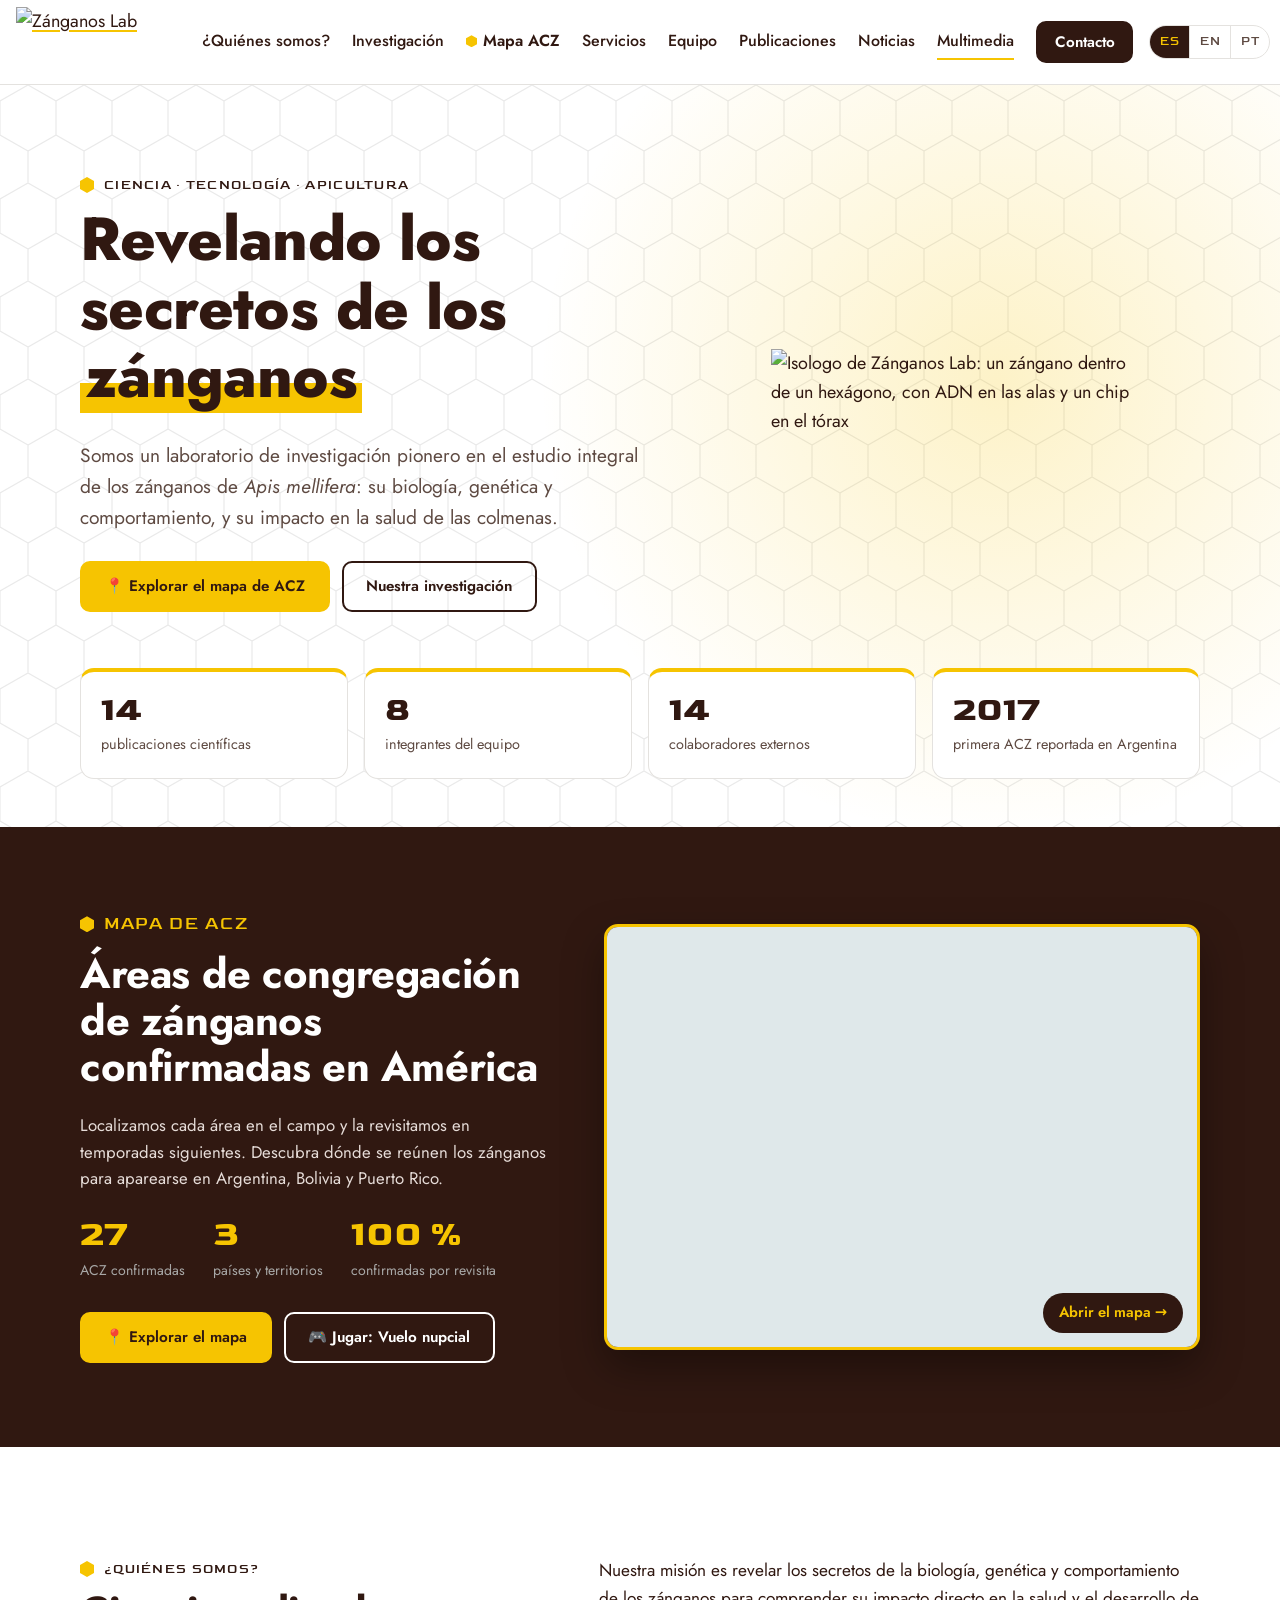
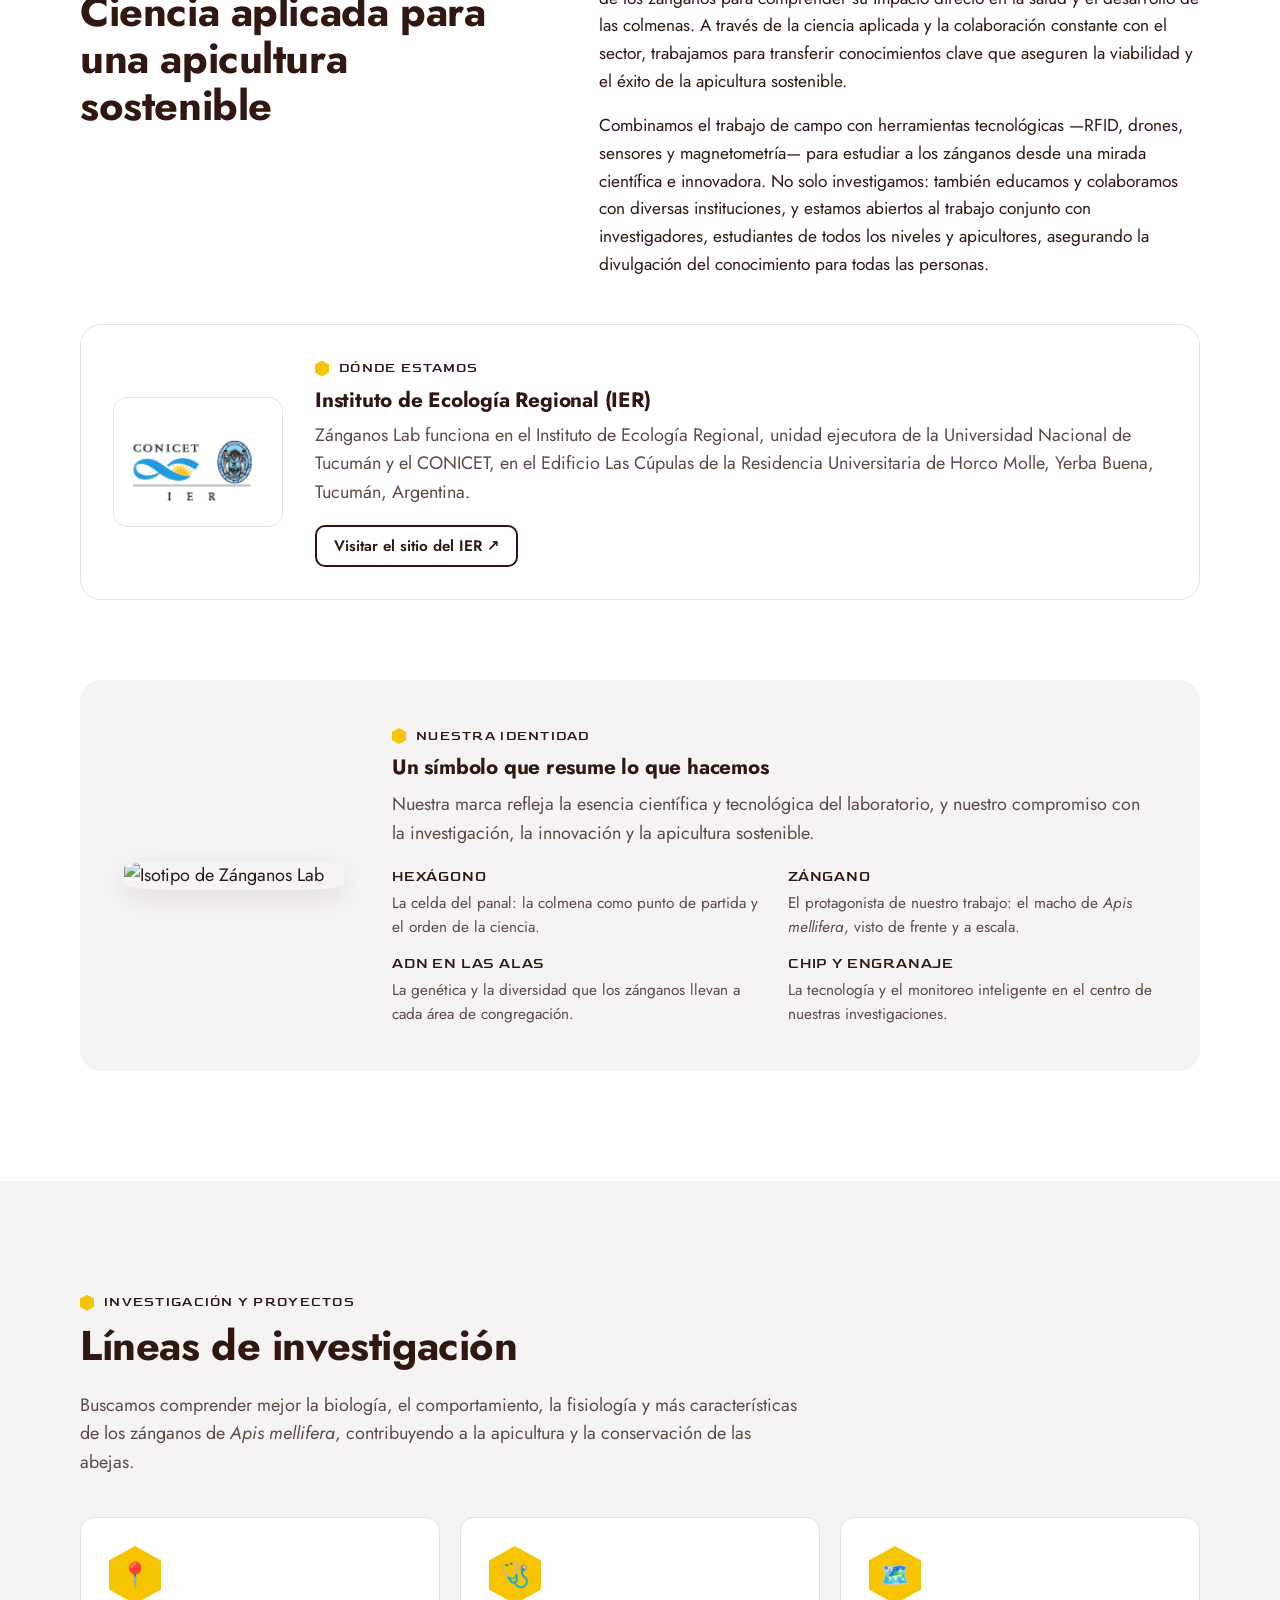
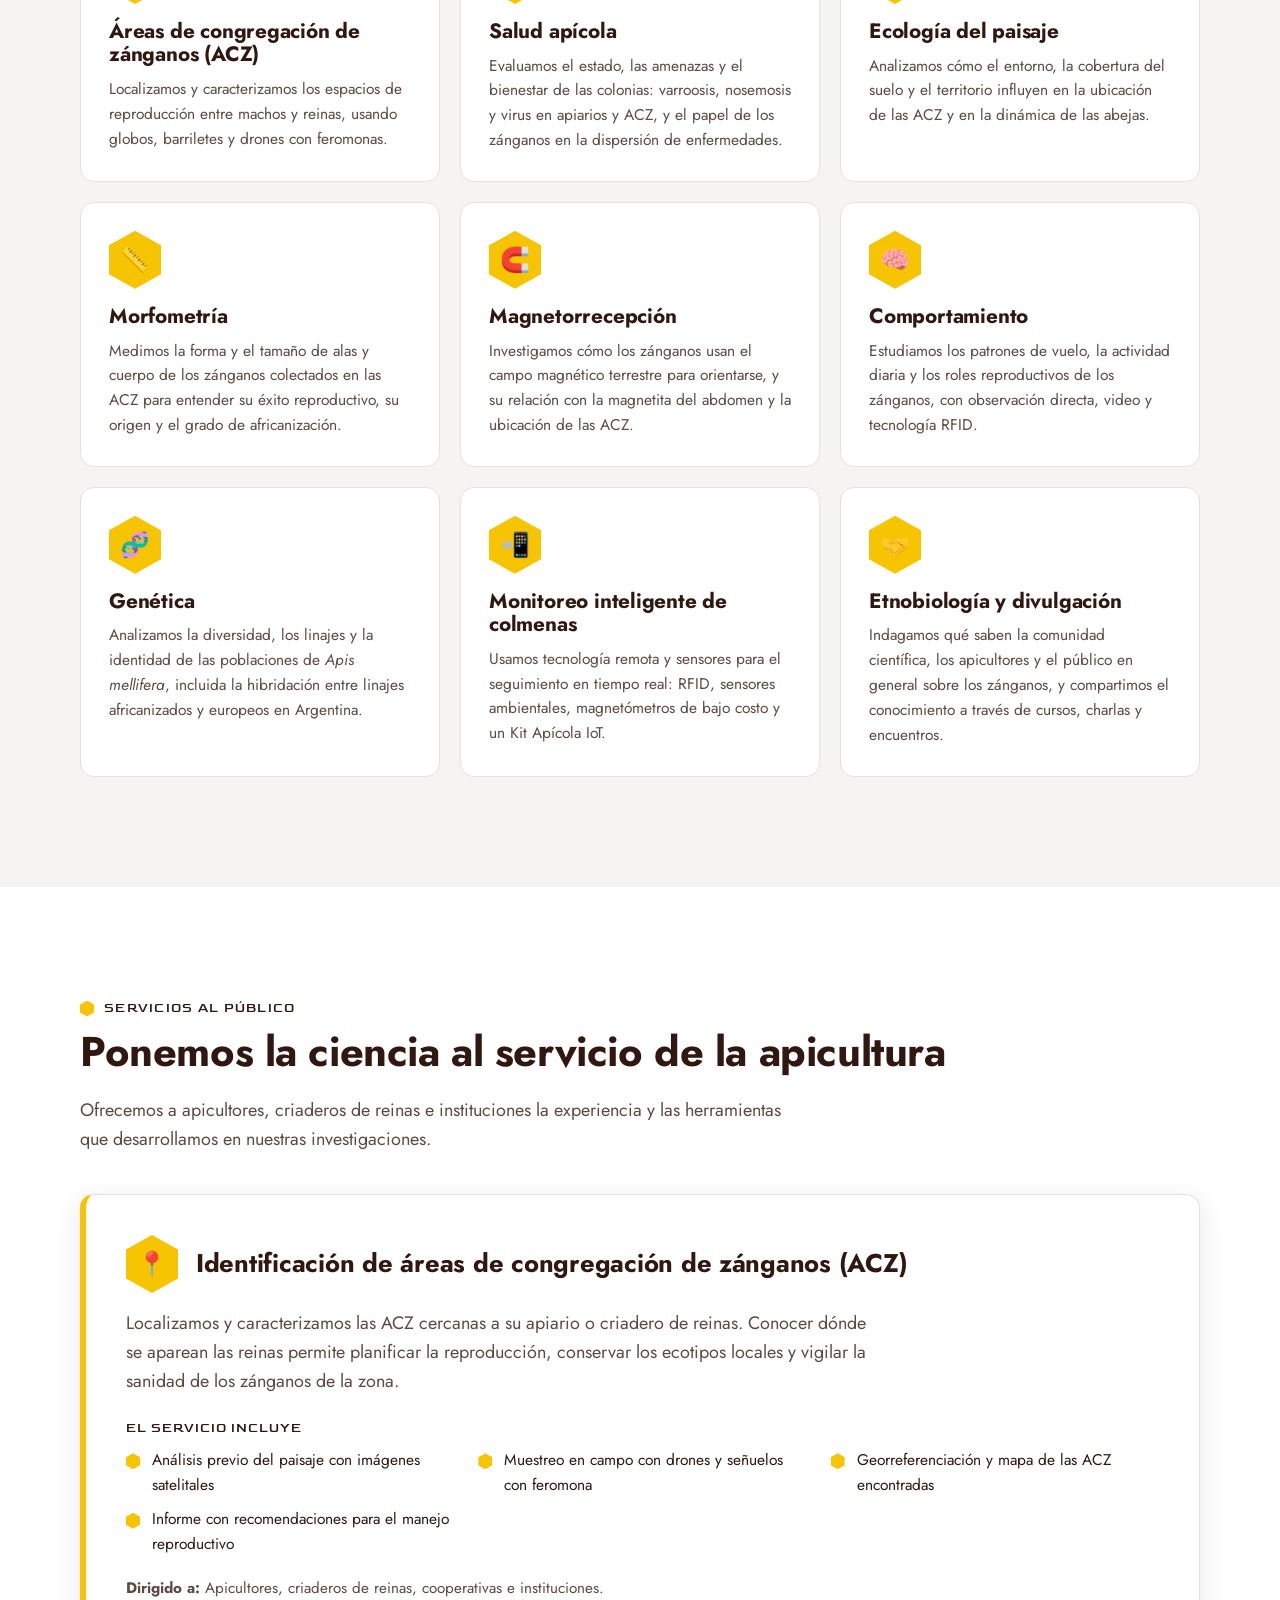
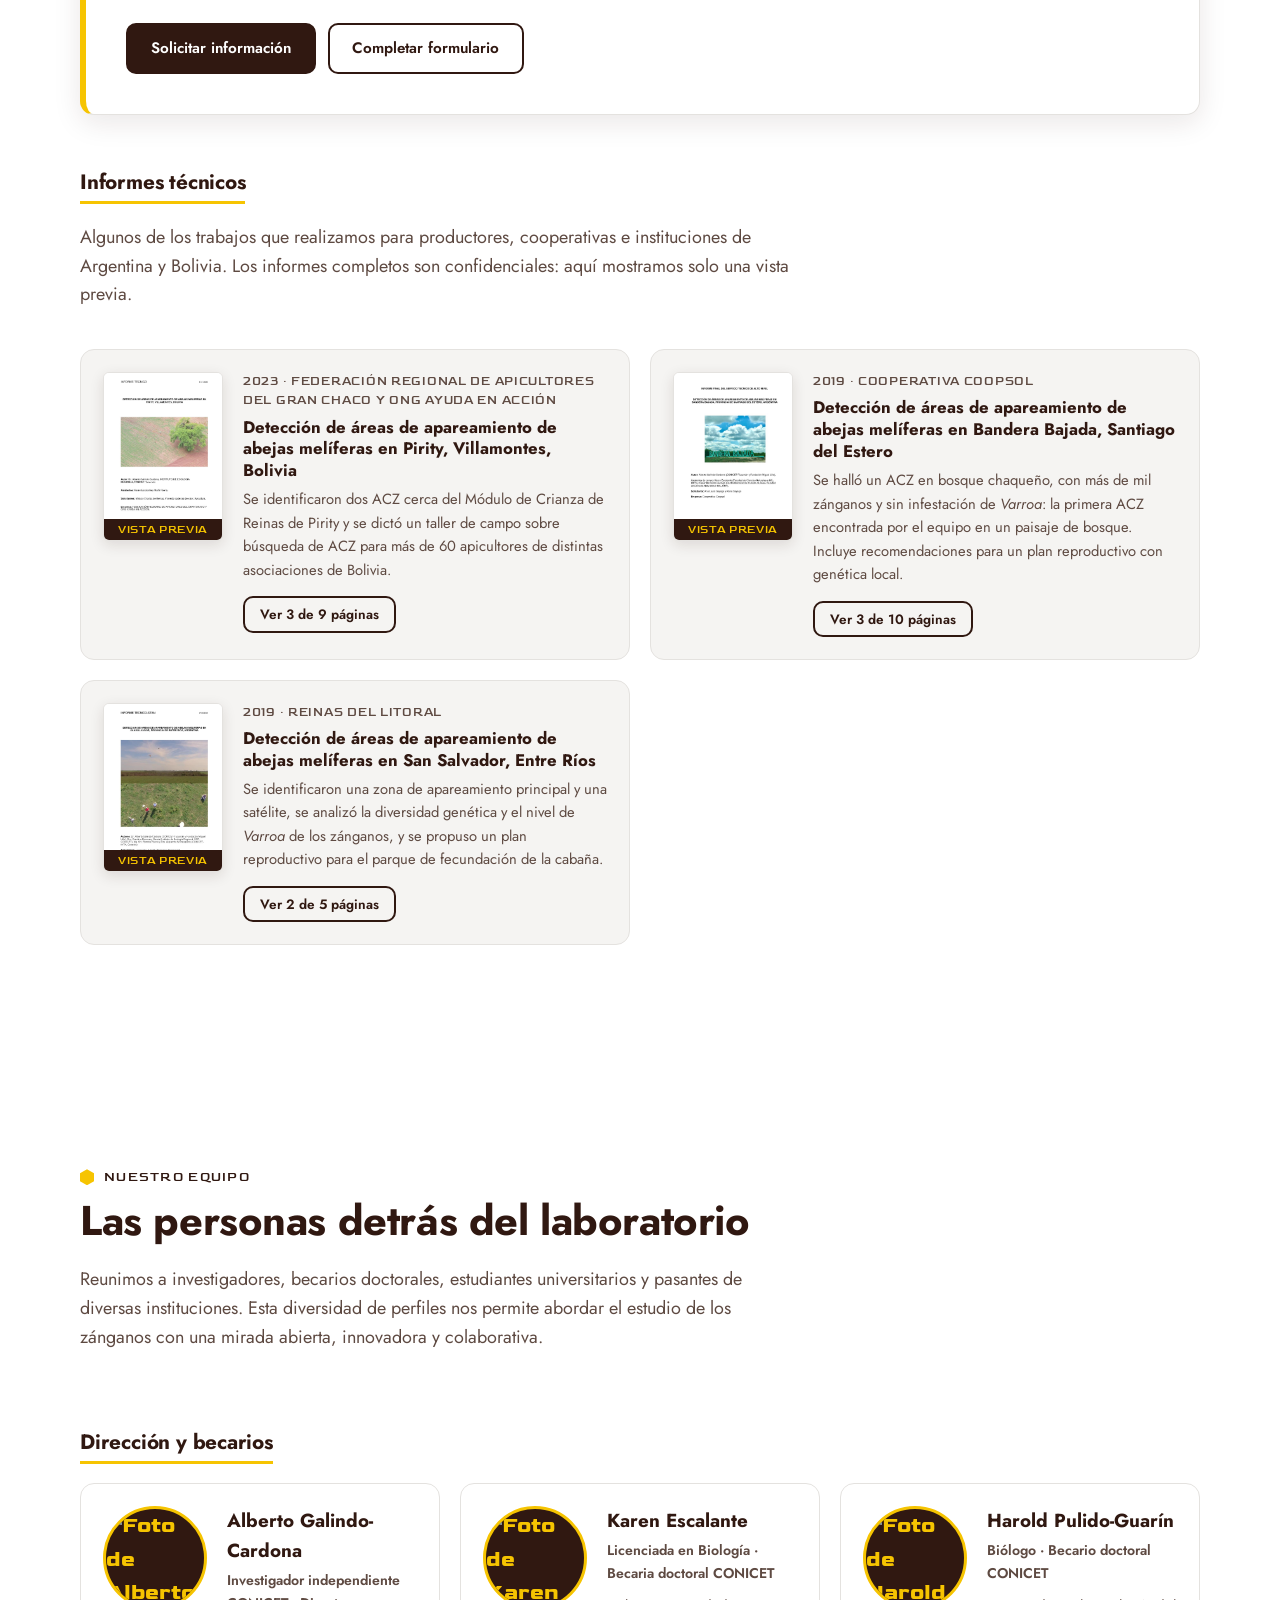
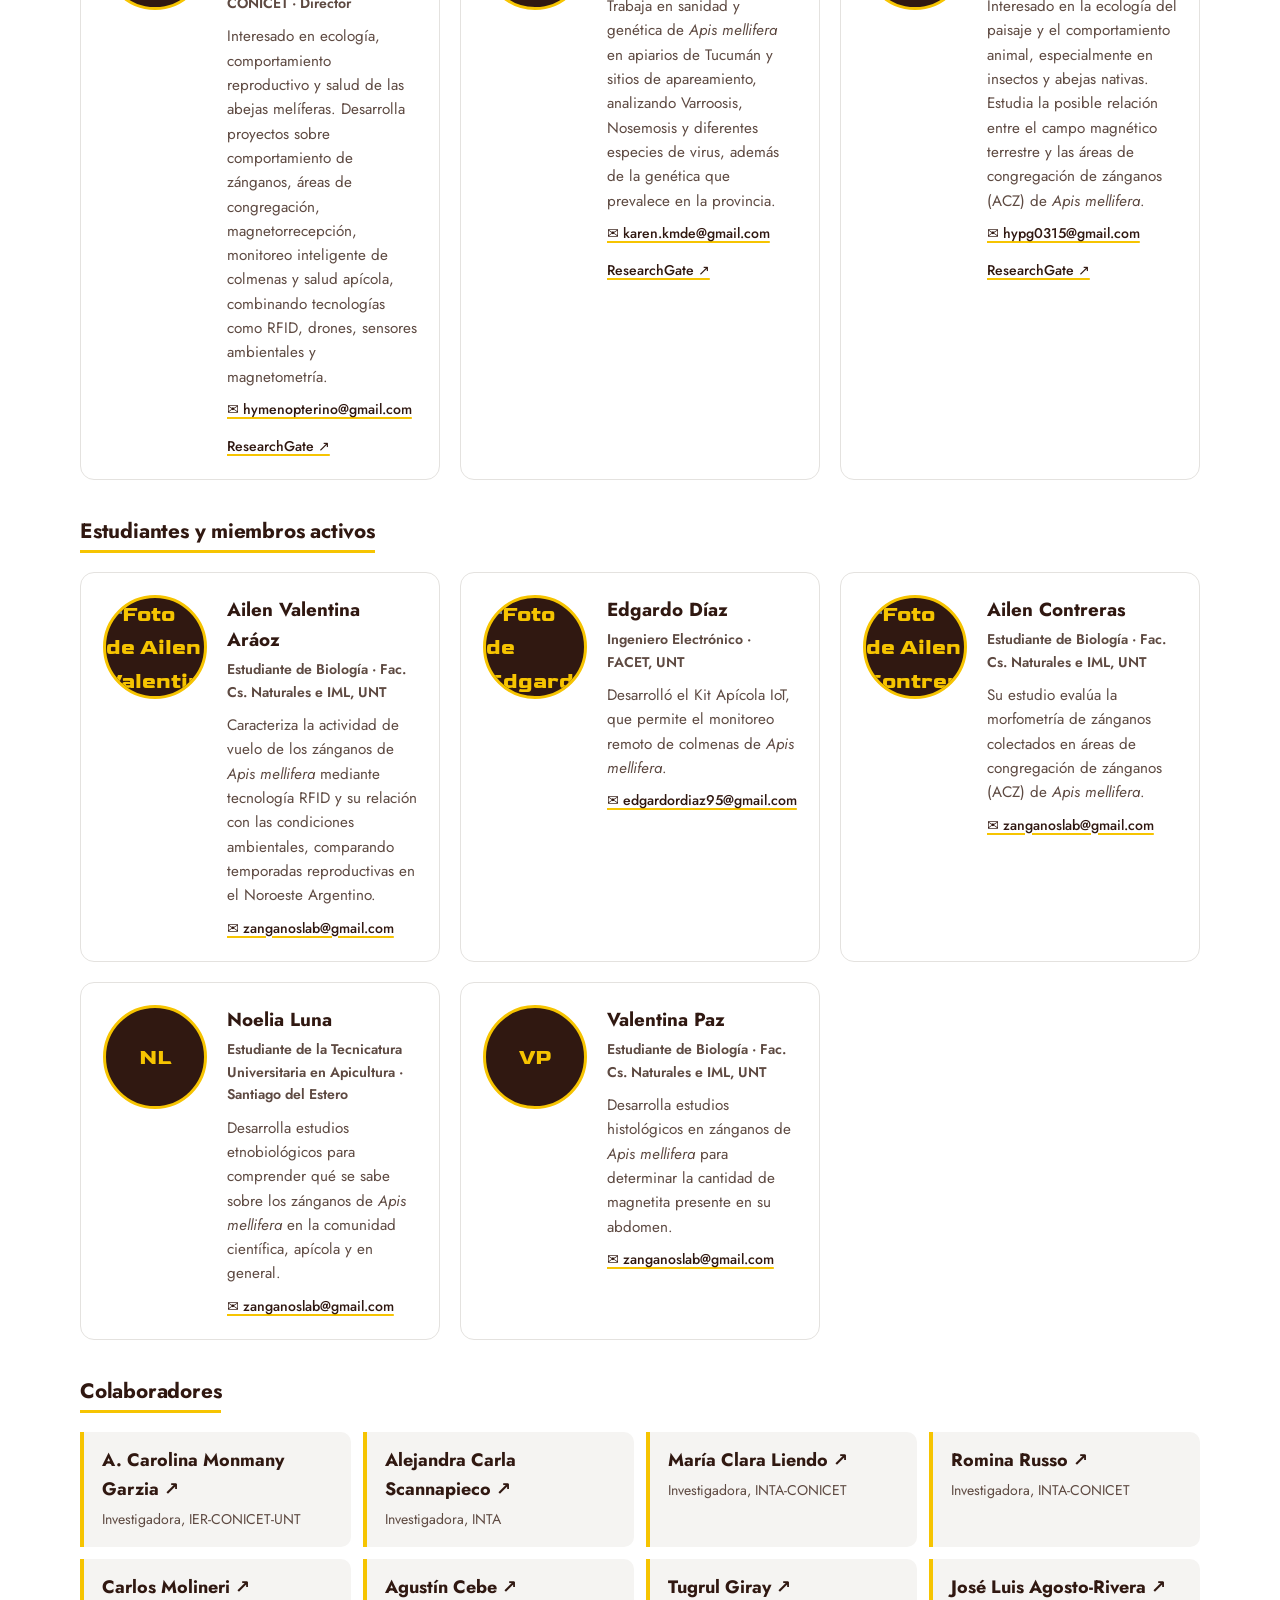
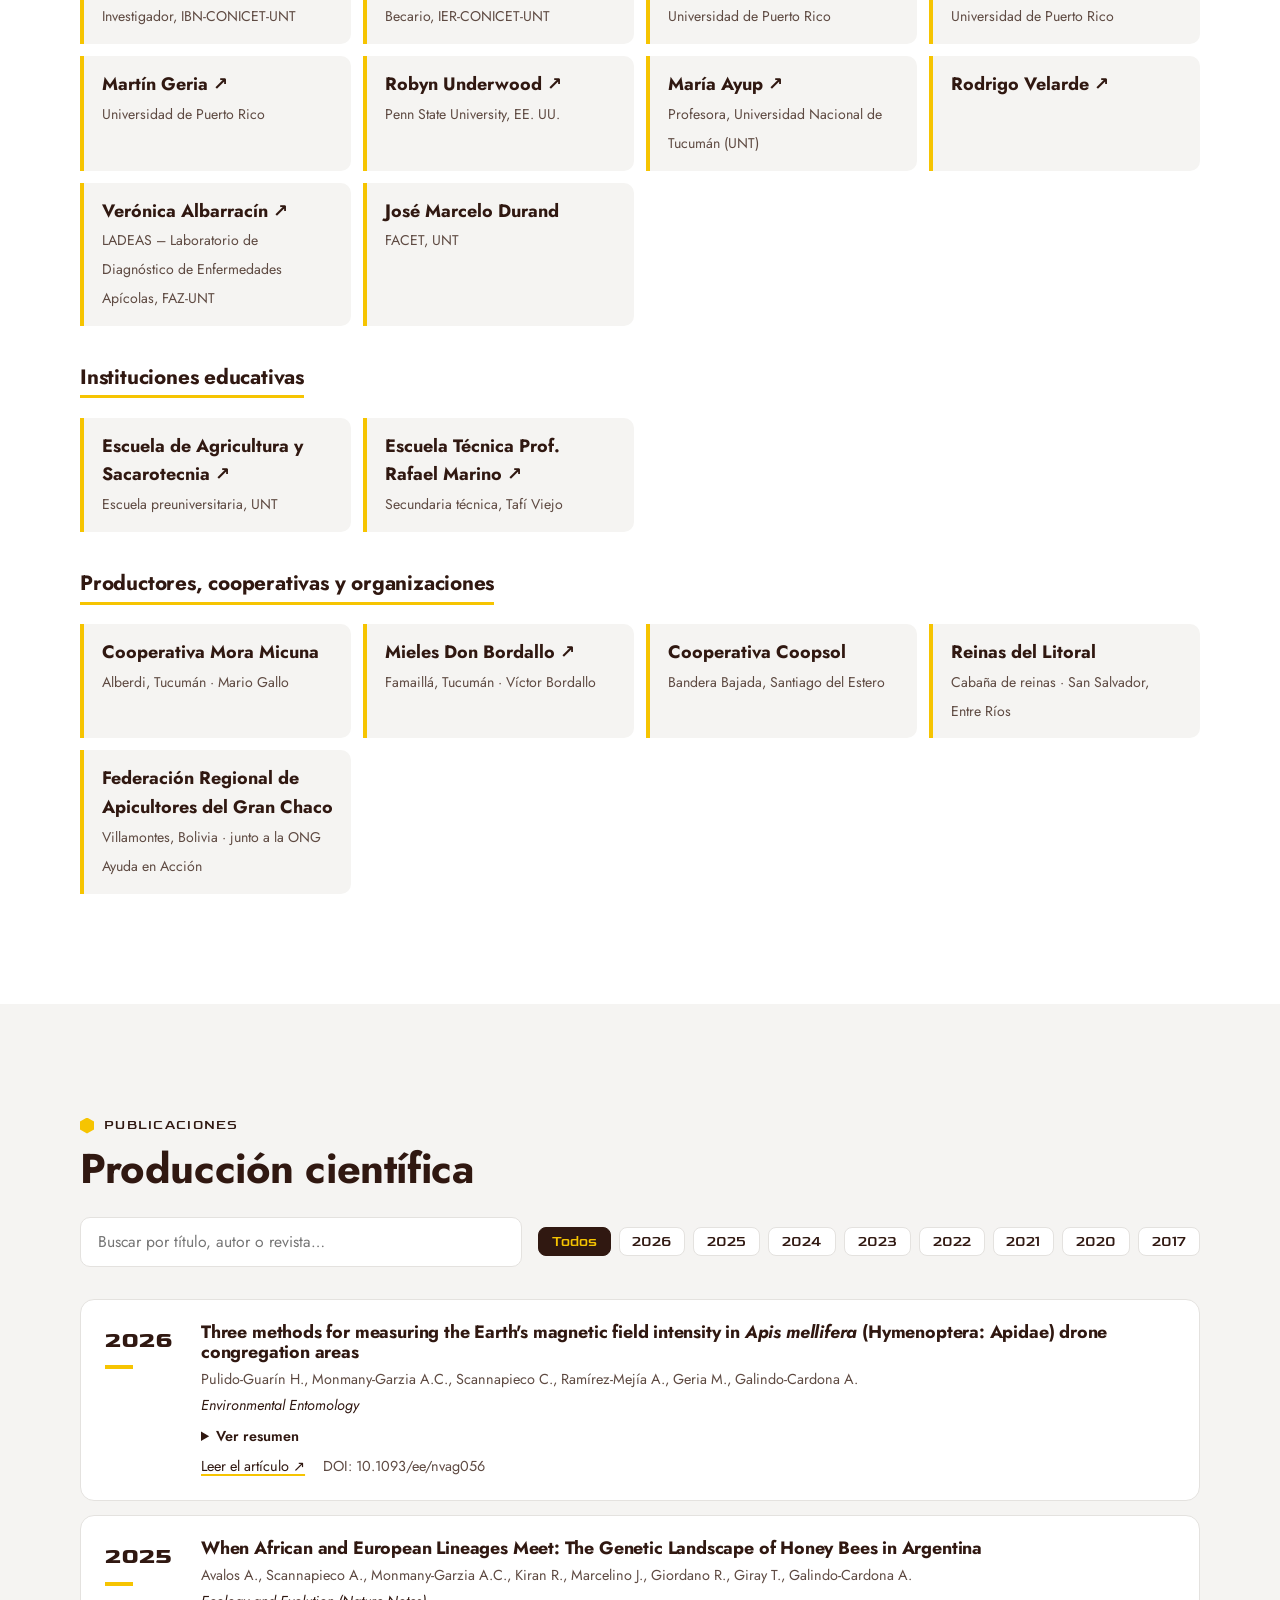
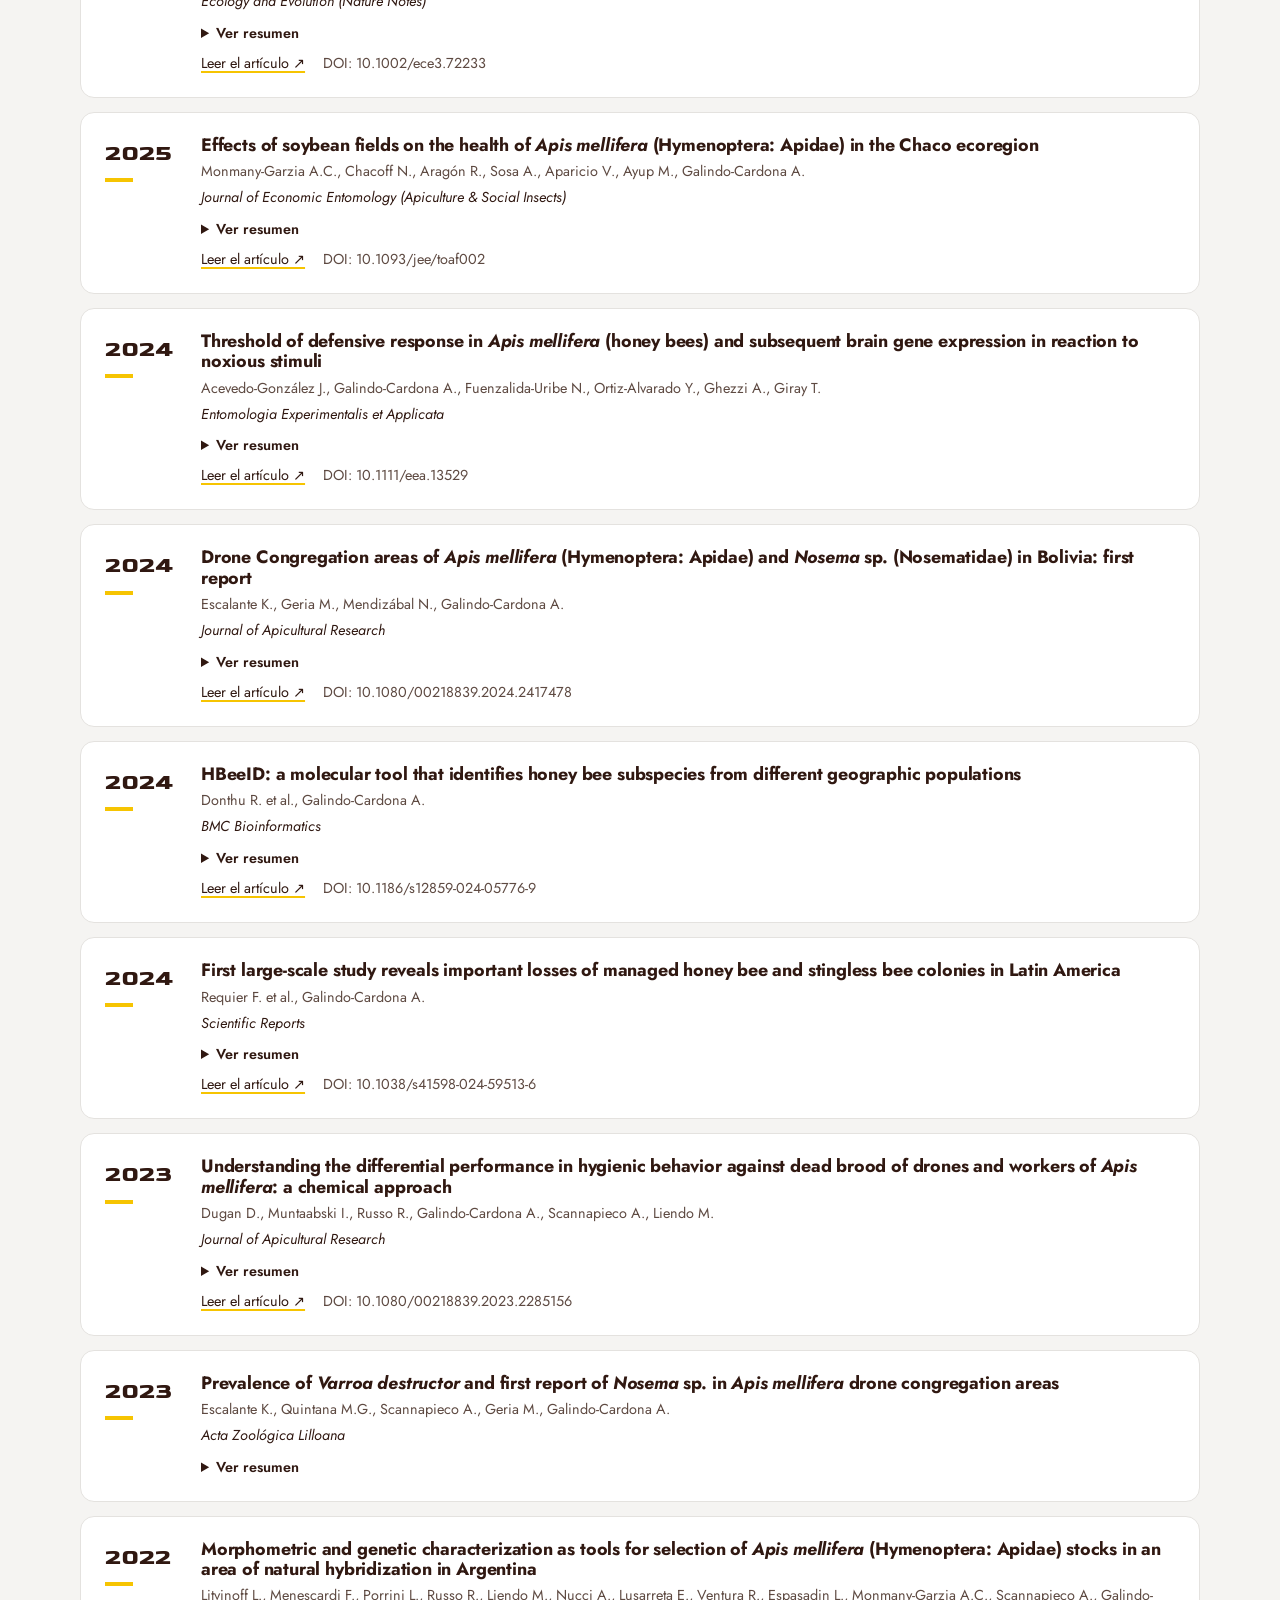
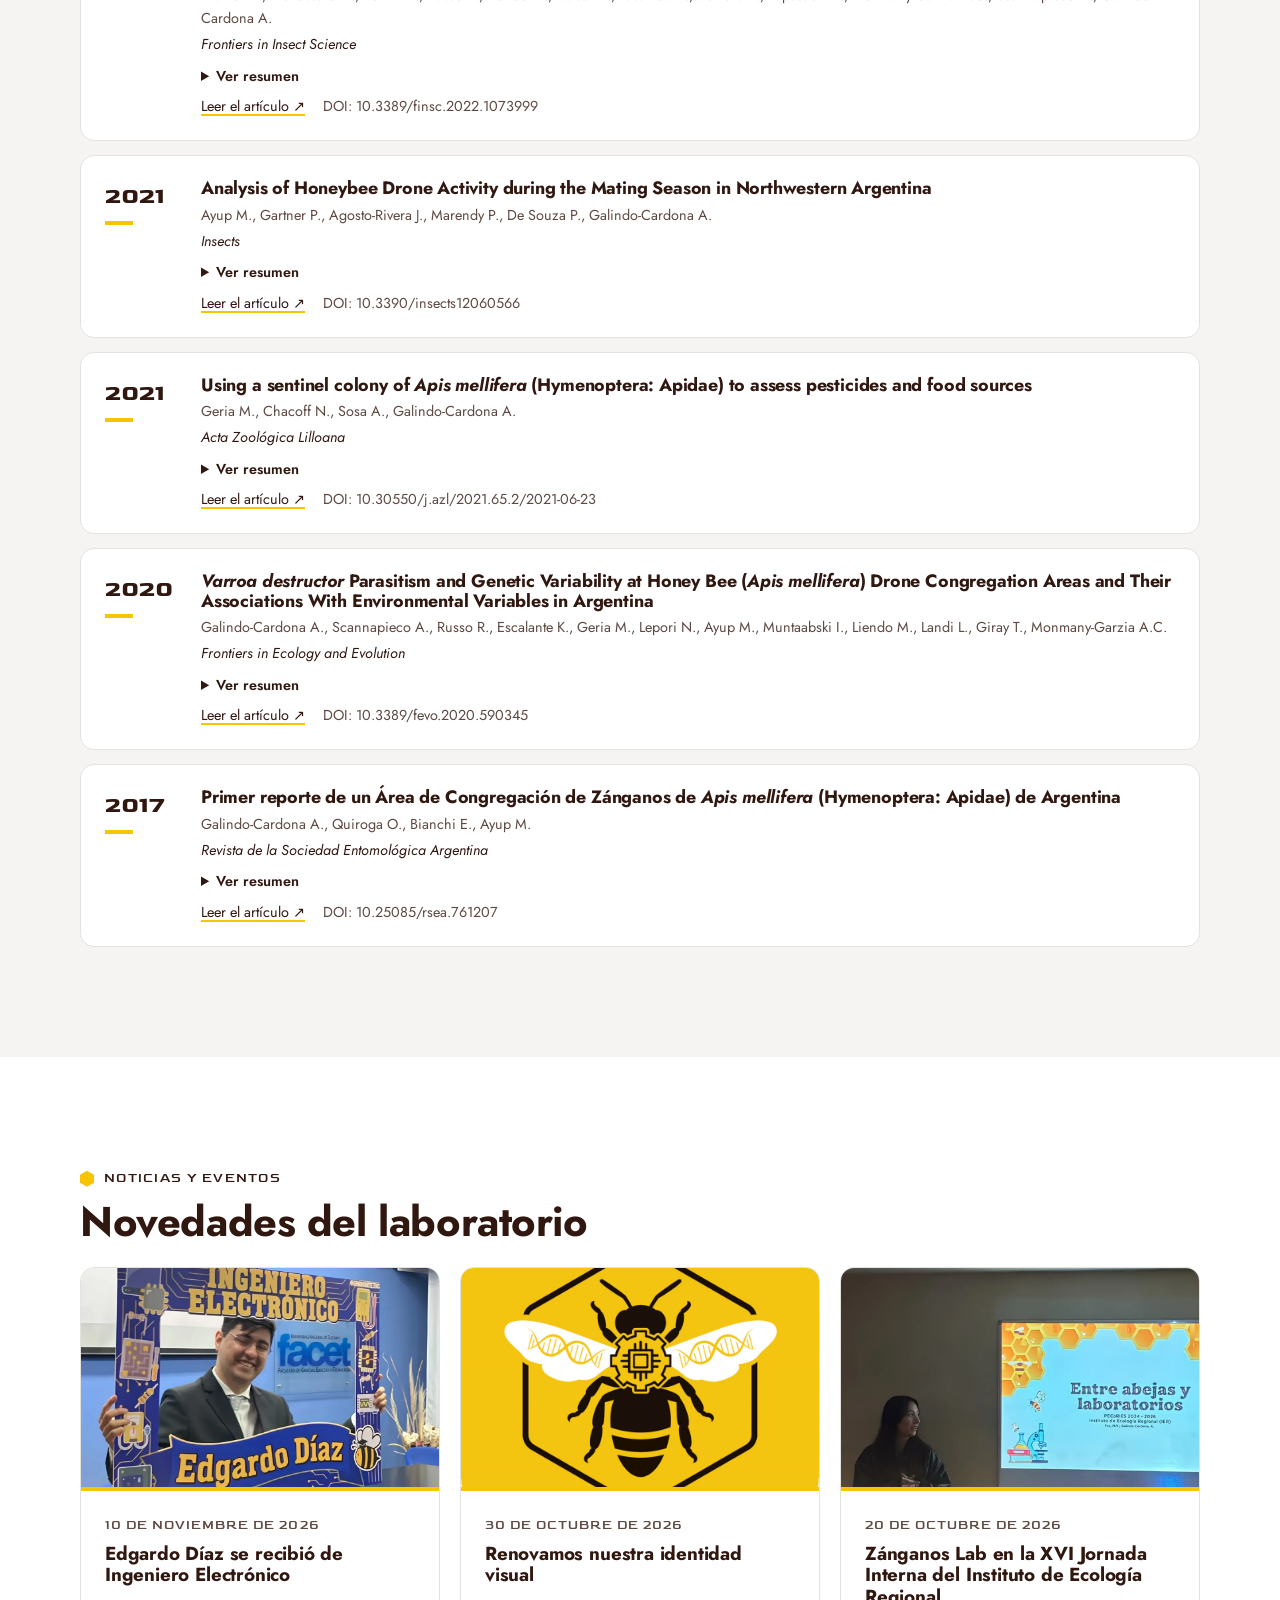
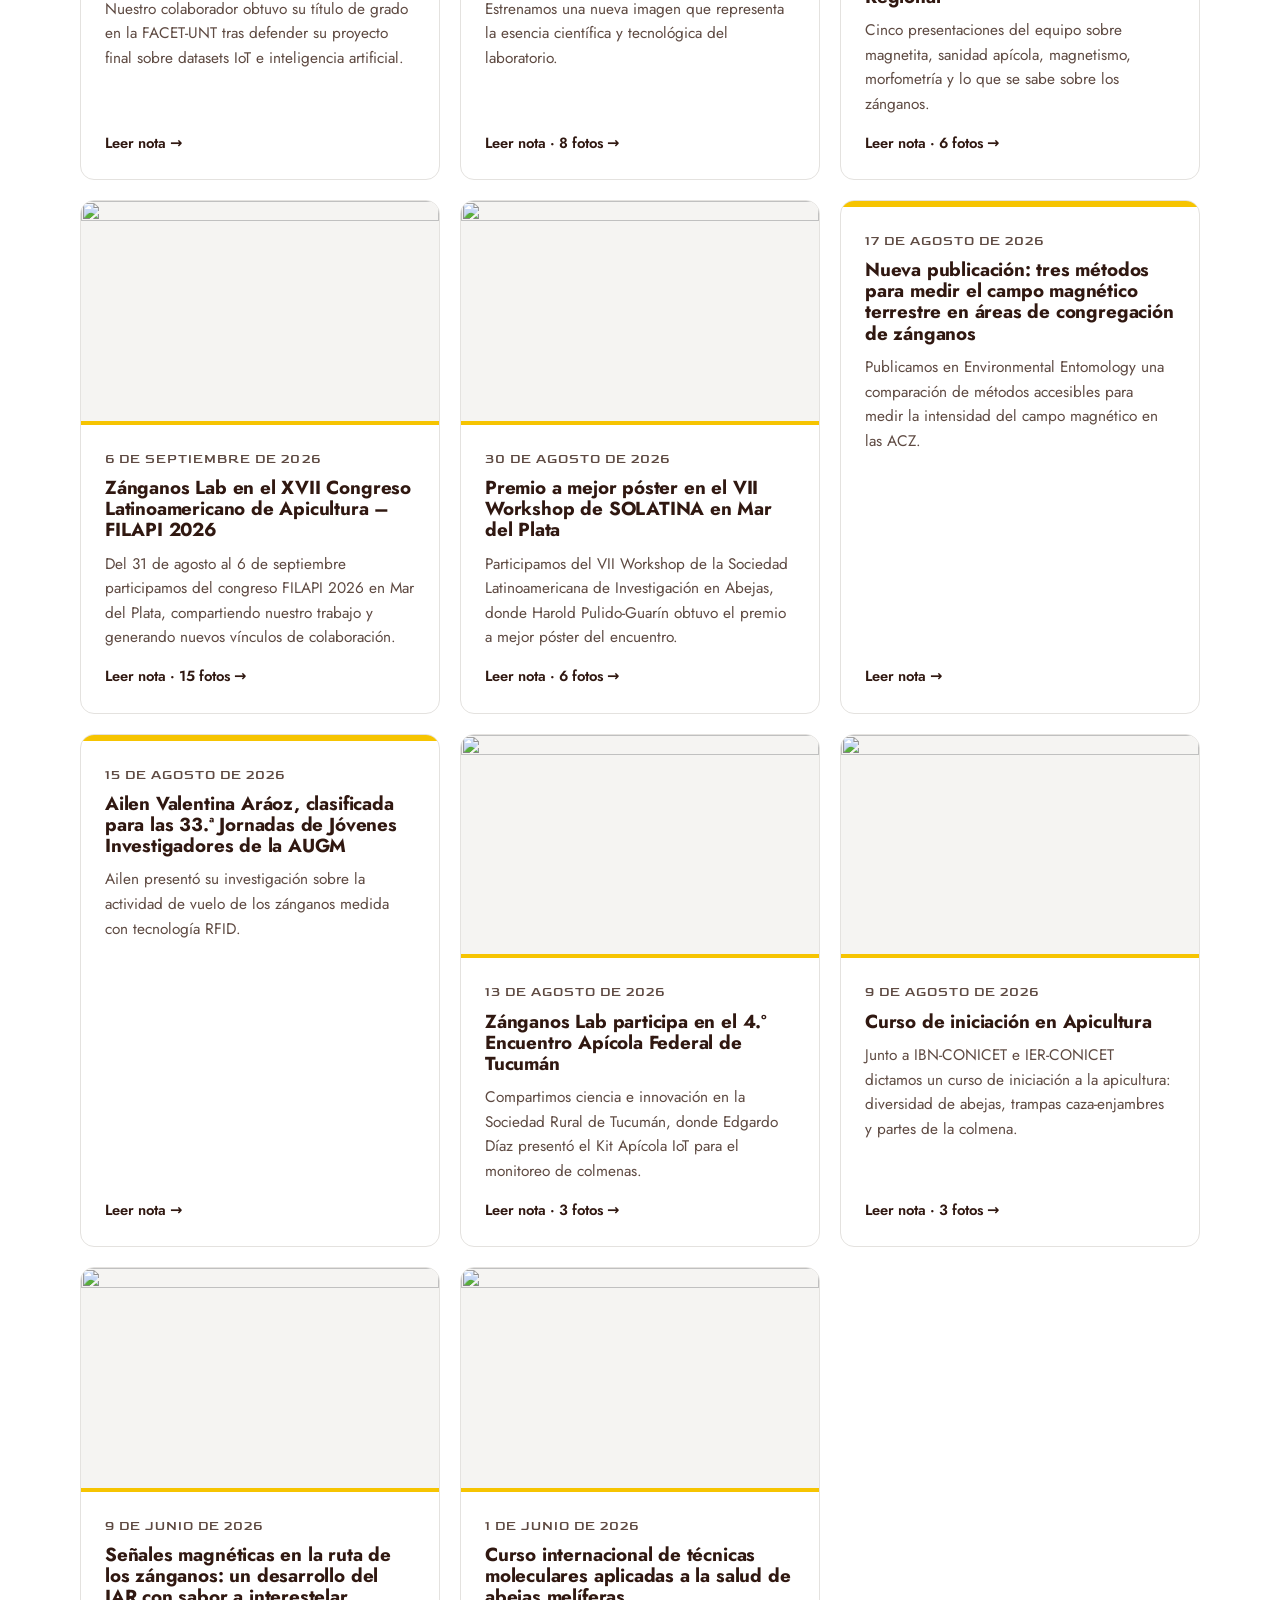
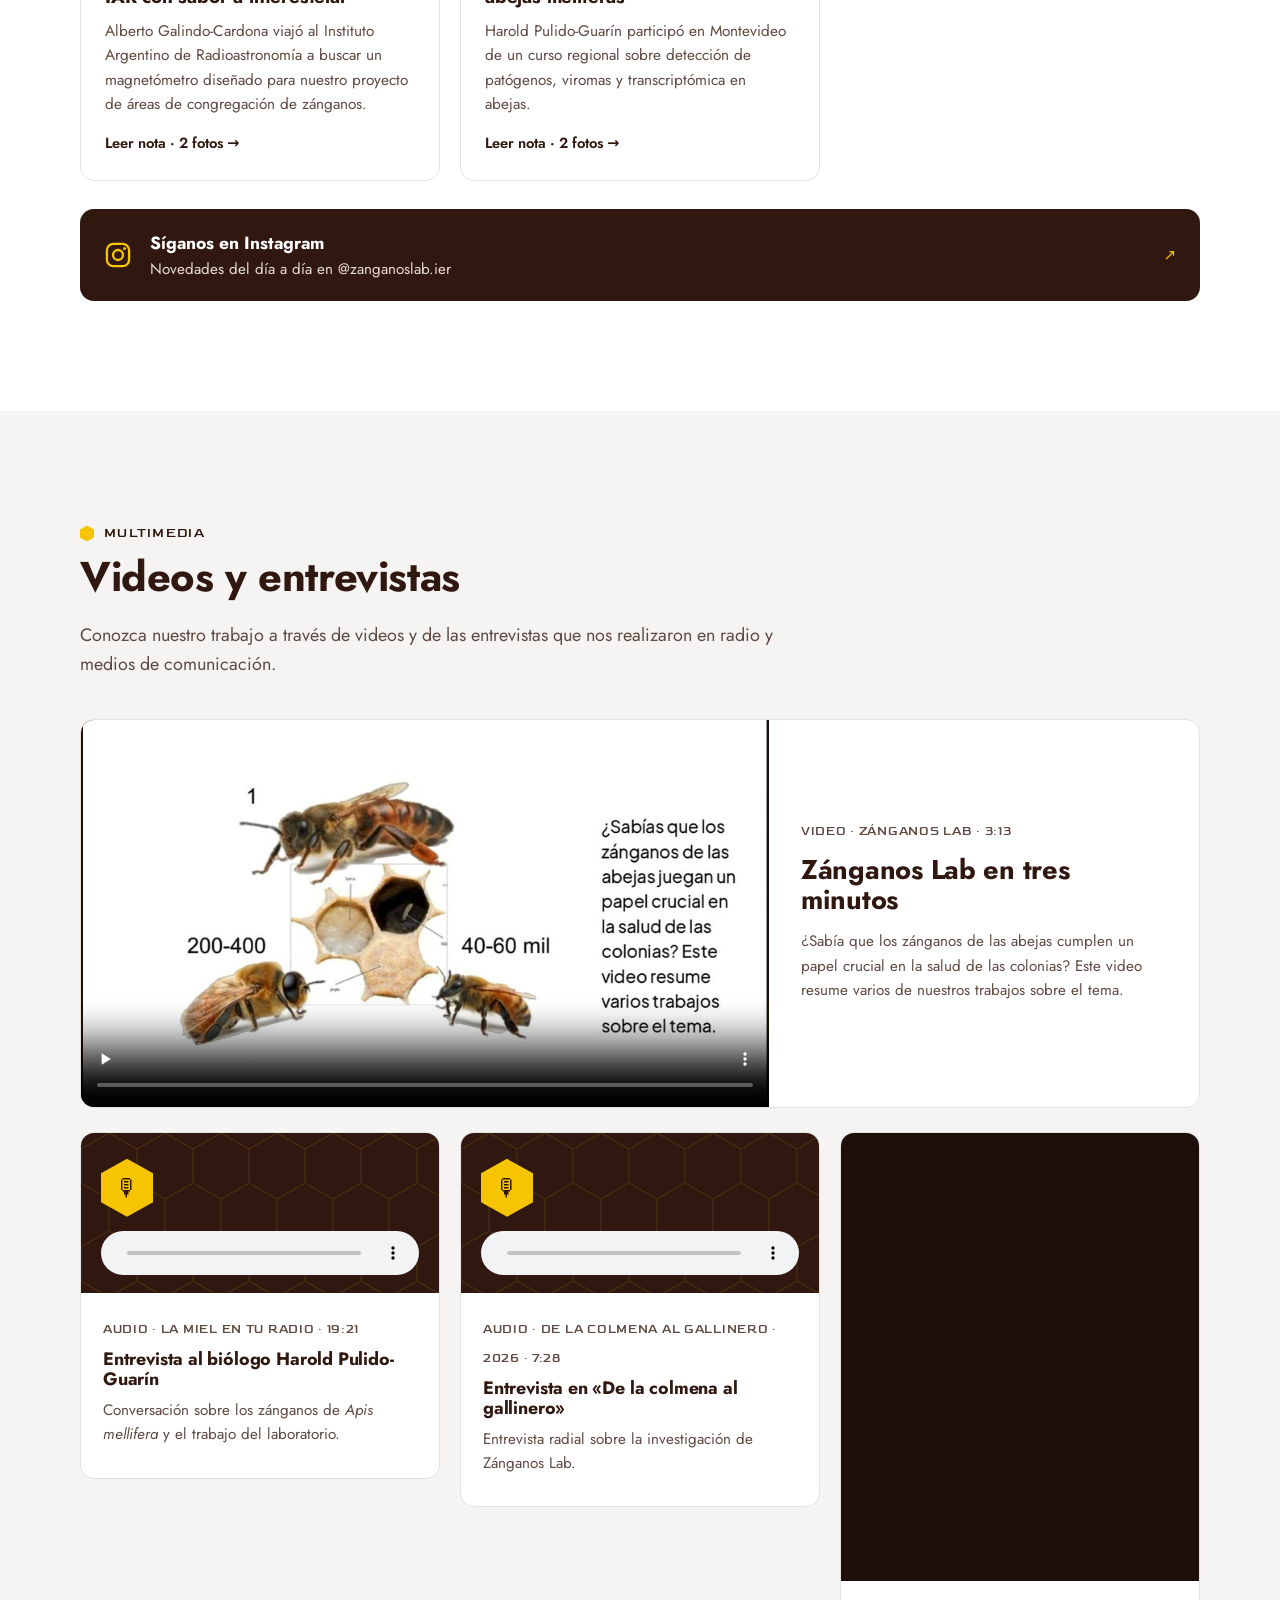
==== commit 581d5b04: "ajuste y agregar IER web" ====
--- a/index.html
+++ b/index.html
@@ -45,7 +45,7 @@
   <!-- Manual de identidad: Futura PT (principal) + Goldman (complementaria).
        Futura PT es de pago (Adobe Fonts); Jost es su equivalente libre más cercano. -->
   <link href="https://fonts.googleapis.com/css2?family=Goldman:wght@400;700&family=Jost:wght@300;400;500;600;700;800&display=swap" rel="stylesheet">
-  <link rel="stylesheet" href="css/styles.css?v=2026111603">
+  <link rel="stylesheet" href="css/styles.css?v=2026111702">
 </head>
 <body id="top">
 
@@ -125,6 +125,19 @@
         </div>
       </div>
 
+      <!-- Lugar de trabajo: Instituto de Ecología Regional (IER, UNT – CONICET) -->
+      <div class="container sede">
+        <a class="sede-logo" href="https://ier.conicet.gov.ar/" target="_blank" rel="noopener">
+          <img src="img/instituciones/ier.png" alt="Instituto de Ecología Regional (IER), UNT – CONICET" width="113" height="89">
+        </a>
+        <div>
+          <p class="eyebrow">Dónde estamos</p>
+          <h3>Instituto de Ecología Regional (IER)</h3>
+          <p>Zánganos Lab funciona en el Instituto de Ecología Regional, unidad ejecutora de la Universidad Nacional de Tucumán y el CONICET, en el Edificio Las Cúpulas de la Residencia Universitaria de Horco Molle, Yerba Buena, Tucumán, Argentina.</p>
+          <a class="btn btn-small btn-ghost" href="https://ier.conicet.gov.ar/" target="_blank" rel="noopener">Visitar el sitio del IER ↗</a>
+        </div>
+      </div>
+
       <!-- Identidad: interpretación del isologo según el manual de identidad -->
       <div class="container identidad">
         <div class="identidad-logo">
@@ -163,7 +176,7 @@
         <div class="servicios" id="servicios-lista"></div>
 
         <h3 class="group-title" id="informes">Informes técnicos</h3>
-        <p class="section-intro">Algunos de los trabajos que realizamos para productores, cooperativas e instituciones de Argentina y Bolivia. Por confidencialidad con nuestros clientes mostramos una vista previa; el informe completo puede solicitarse por correo.</p>
+        <p class="section-intro">Algunos de los trabajos que realizamos para productores, cooperativas e instituciones de Argentina y Bolivia. Los informes completos son confidenciales: aquí mostramos solo una vista previa.</p>
         <div class="informes" id="informes-lista"></div>
       </div>
     </section>
@@ -263,6 +276,10 @@
   <footer class="site-footer">
     <div class="container footer-grid">
       <img src="img/logo/logo-horizontal-fondo-oscuro.svg" alt="Zánganos Lab" class="footer-logo" width="200" height="82">
+      <a class="footer-sede" href="https://ier.conicet.gov.ar/" target="_blank" rel="noopener">
+        <img src="img/instituciones/ier.png" alt="Instituto de Ecología Regional (IER), UNT – CONICET" width="113" height="89">
+        <span>Lugar de trabajo<b>Instituto de Ecología Regional (IER)</b>UNT – CONICET · Yerba Buena, Tucumán ↗</span>
+      </a>
       <div>
         <p>Laboratorio de investigación en zánganos de <i>Apis mellifera</i>.</p>
         <p>En colaboración con IER-CONICET-UNT, IBN-CONICET-UNT, INTA y la Universidad de Puerto Rico.</p>
@@ -272,11 +289,11 @@
     </div>
   </footer>
 
-  <script src="js/trad-en.js?v=2026111603"></script>
-  <script src="js/trad-pt.js?v=2026111603"></script>
-  <script src="js/i18n.js?v=2026111603"></script>
-  <script src="js/datos.js?v=2026111603"></script>
-  <script src="js/acz.js?v=2026111603"></script>
-  <script src="js/main.js?v=2026111603"></script>
+  <script src="js/trad-en.js?v=2026111702"></script>
+  <script src="js/trad-pt.js?v=2026111702"></script>
+  <script src="js/i18n.js?v=2026111702"></script>
+  <script src="js/datos.js?v=2026111702"></script>
+  <script src="js/acz.js?v=2026111702"></script>
+  <script src="js/main.js?v=2026111702"></script>
 </body>
 </html>
--- a/css/styles.css
+++ b/css/styles.css
@@ -516,6 +516,20 @@
   .hud-energia .barra { width: 50px; }
 }
 
+/* ---------- Lugar de trabajo (IER) ---------- */
+.sede { display: grid; grid-template-columns: auto 1fr; gap: 32px; align-items: center; margin-top: 28px; padding: clamp(22px, 3vw, 32px); border: 1px solid var(--borde); border-radius: calc(var(--radio) * 1.5); }
+.sede-logo { display: grid; place-items: center; width: 170px; height: 130px; background: var(--blanco); border: 1px solid var(--borde); border-radius: var(--radio); }
+.sede-logo img { width: 130px; height: auto; }
+.sede h3 { margin-bottom: .4em; }
+.sede p:not(.eyebrow) { color: var(--cafe-suave); }
+.footer-sede { display: flex; align-items: center; gap: 14px; text-decoration: none; color: var(--gris); font-size: .82rem; line-height: 1.35; }
+.footer-sede img { flex: none; width: 92px; height: auto; padding: 6px 8px; background: var(--blanco); border-radius: 8px; }
+.footer-sede b { display: block; color: var(--blanco); font-weight: 600; font-size: .92rem; }
+.footer-sede:hover b { color: var(--amarillo); }
+.footer-grid { grid-template-columns: auto auto 1fr; }
+@media (max-width: 900px) { .footer-grid { grid-template-columns: 1fr; } }
+@media (max-width: 600px) { .sede { grid-template-columns: 1fr; gap: 18px; } }
+
 /* ---------- Animación al hacer scroll ---------- */
 .reveal { opacity: 0; transform: translateY(16px); transition: opacity .6s ease, transform .6s ease; }
 .reveal.visible { opacity: 1; transform: none; }
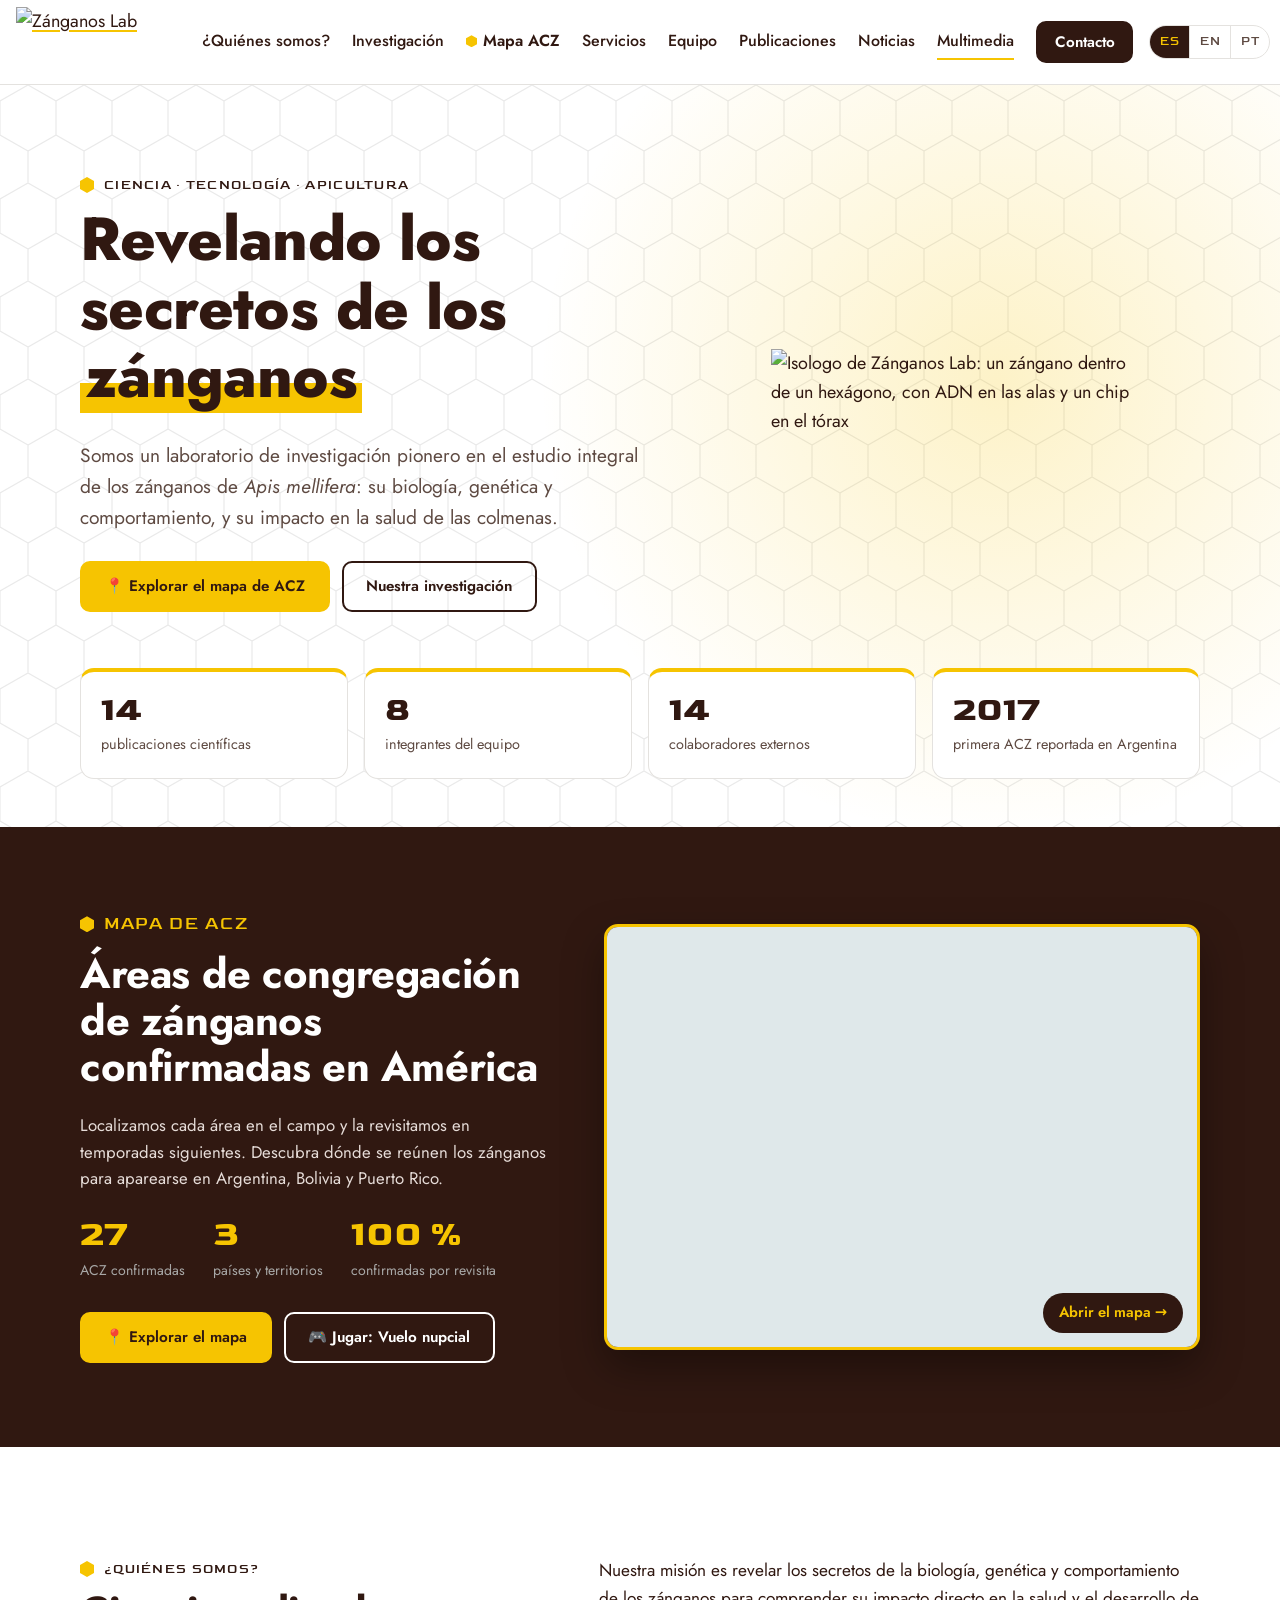
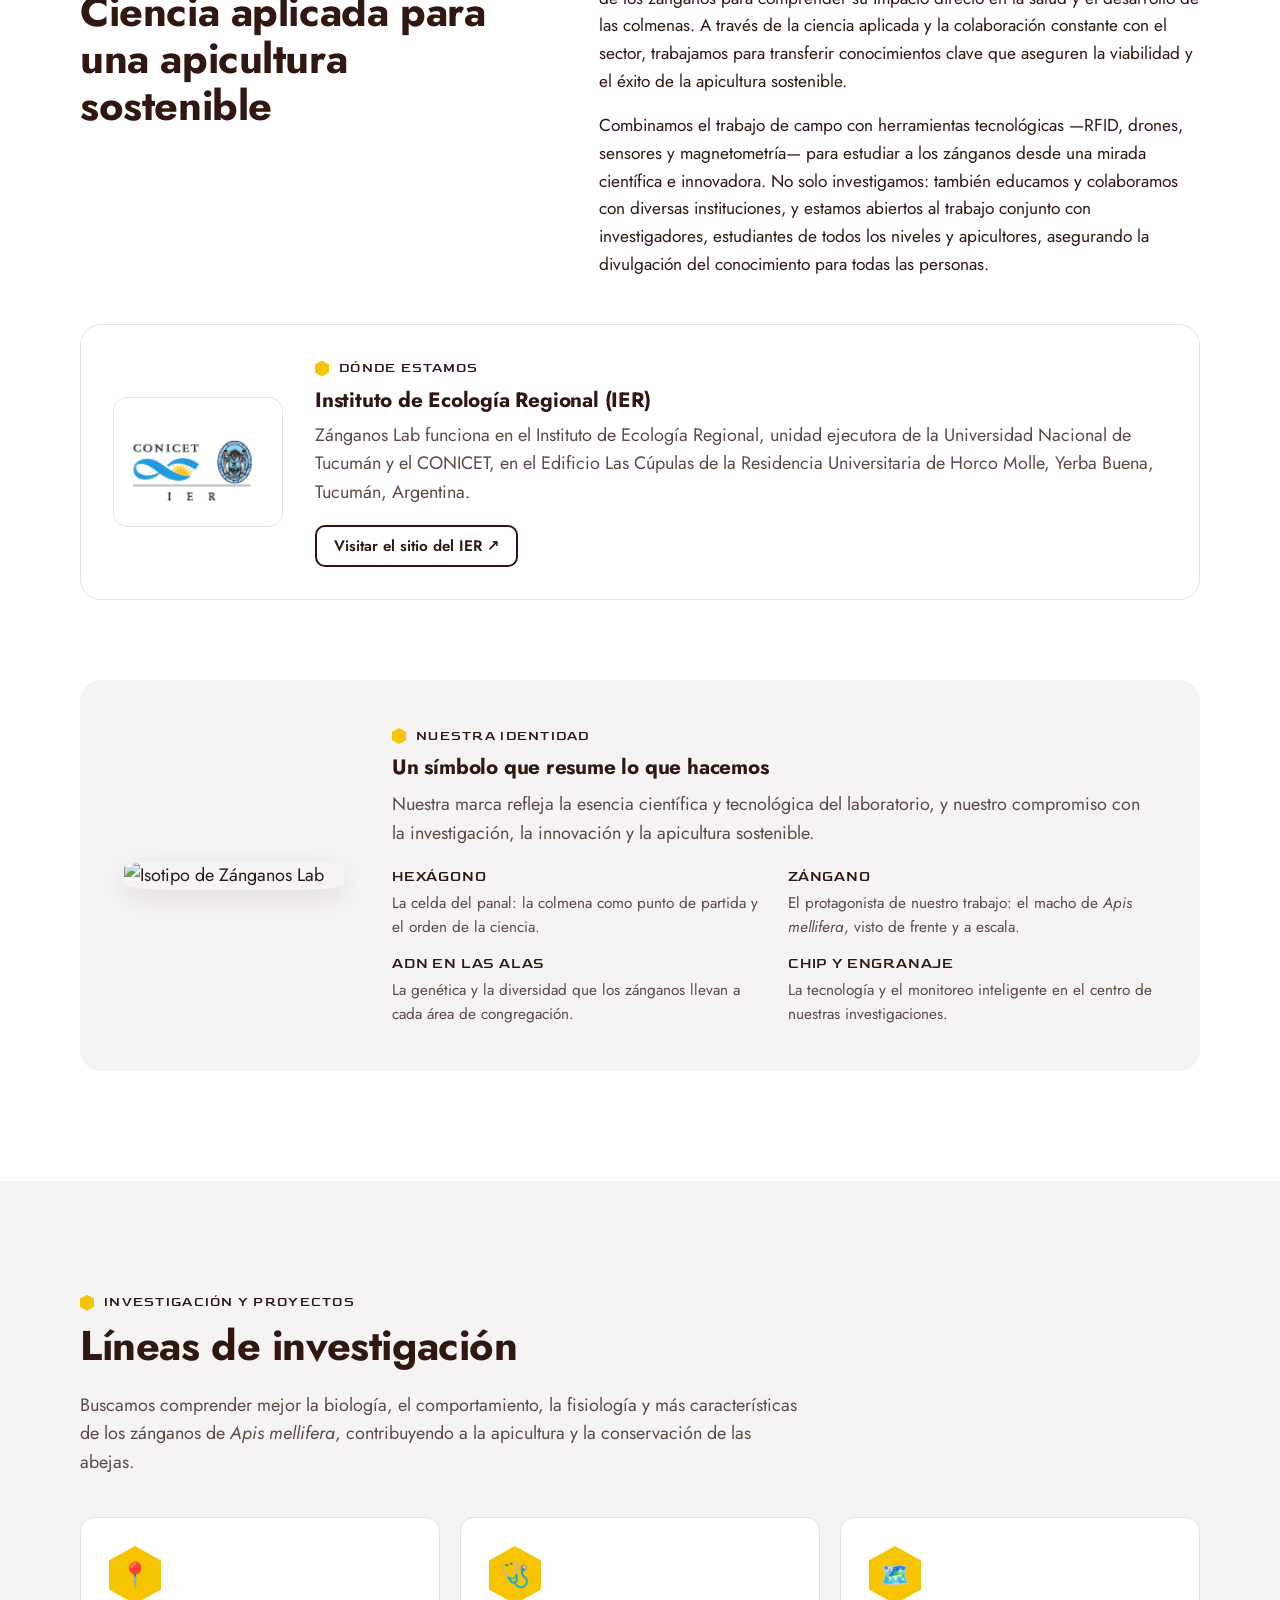
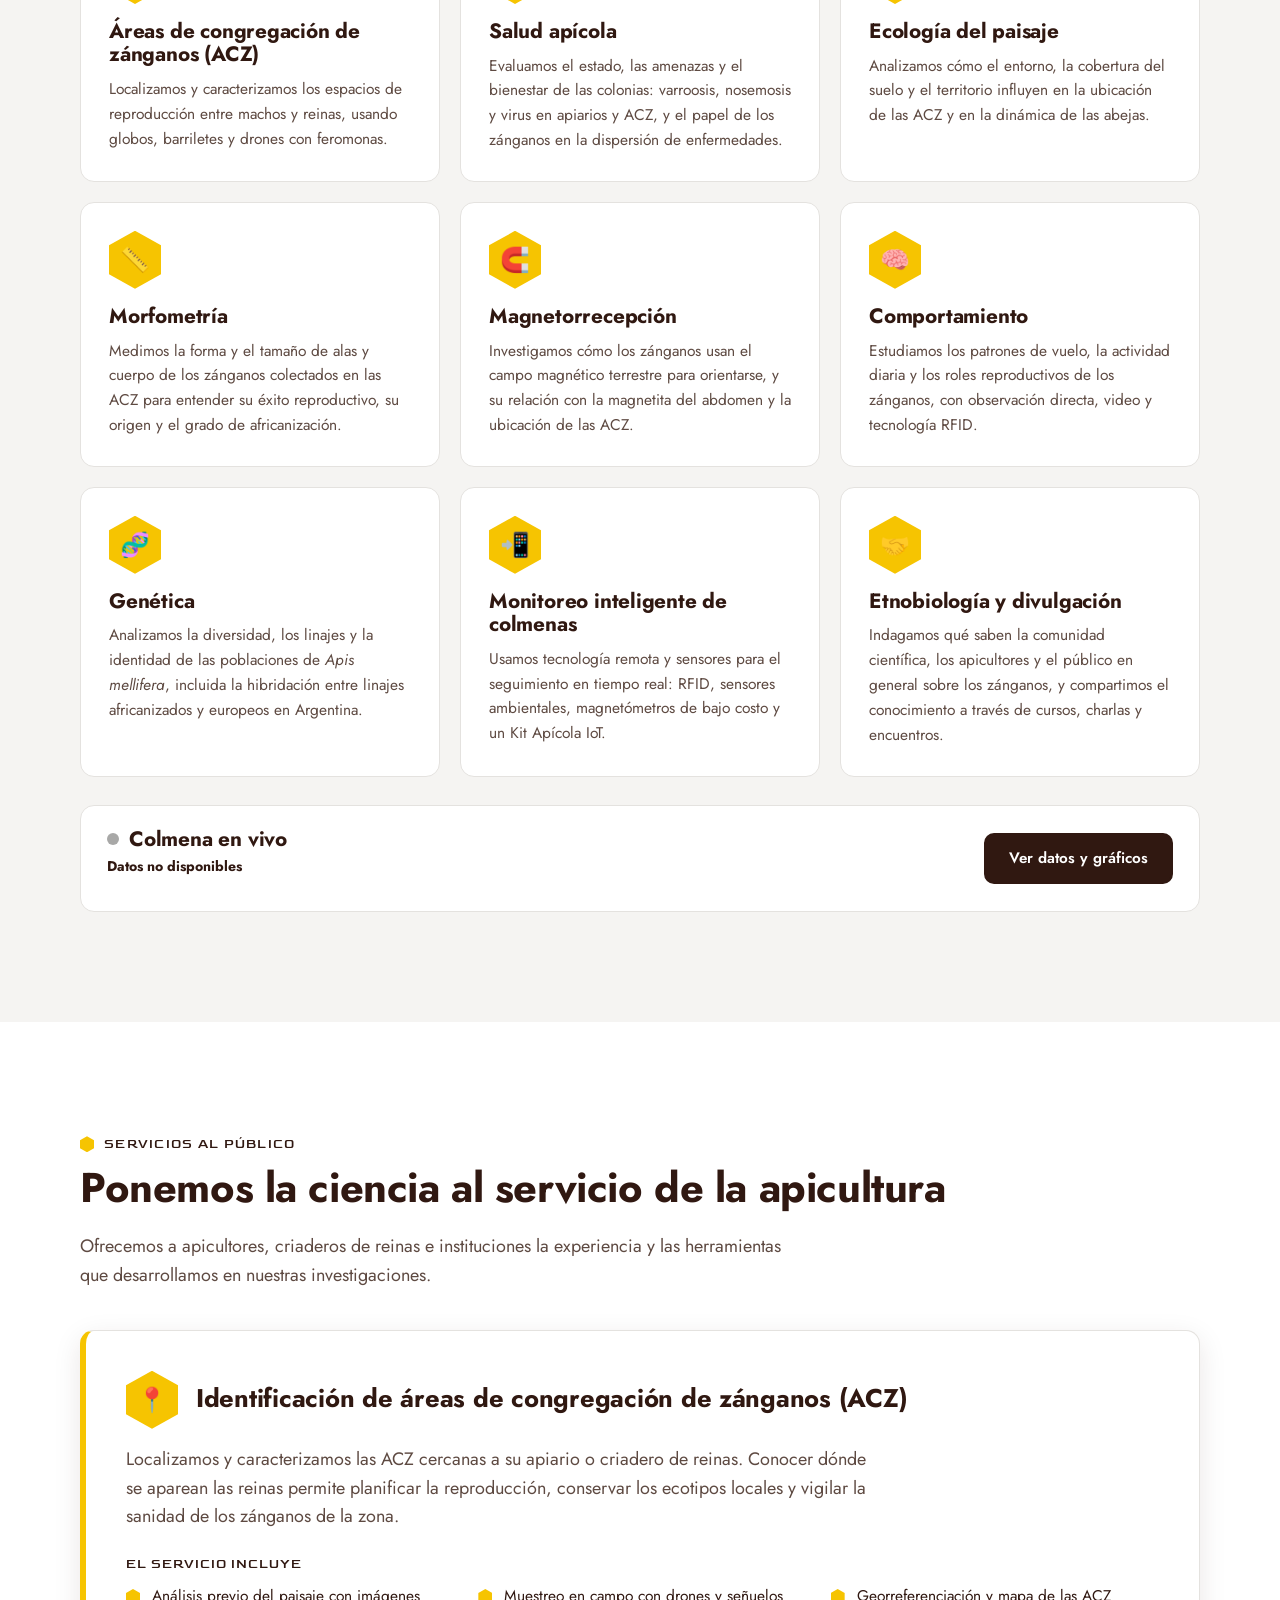
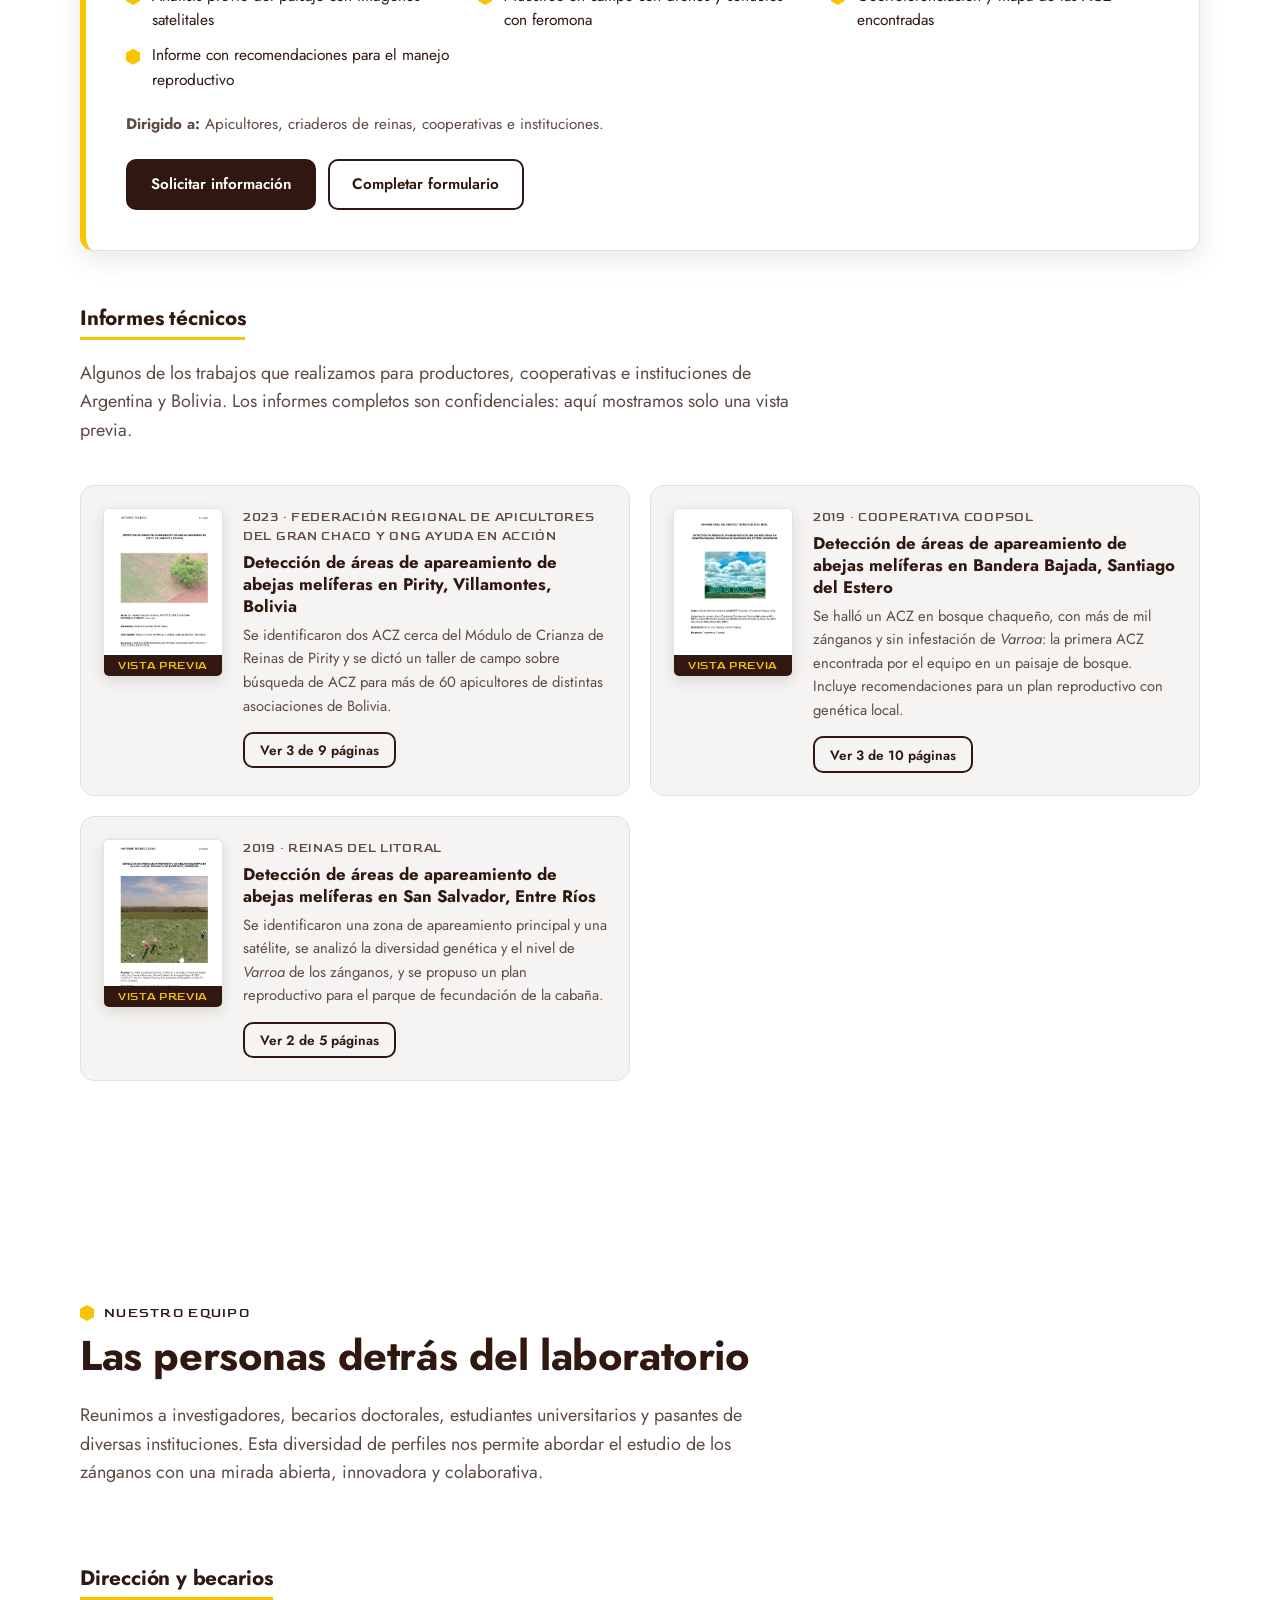
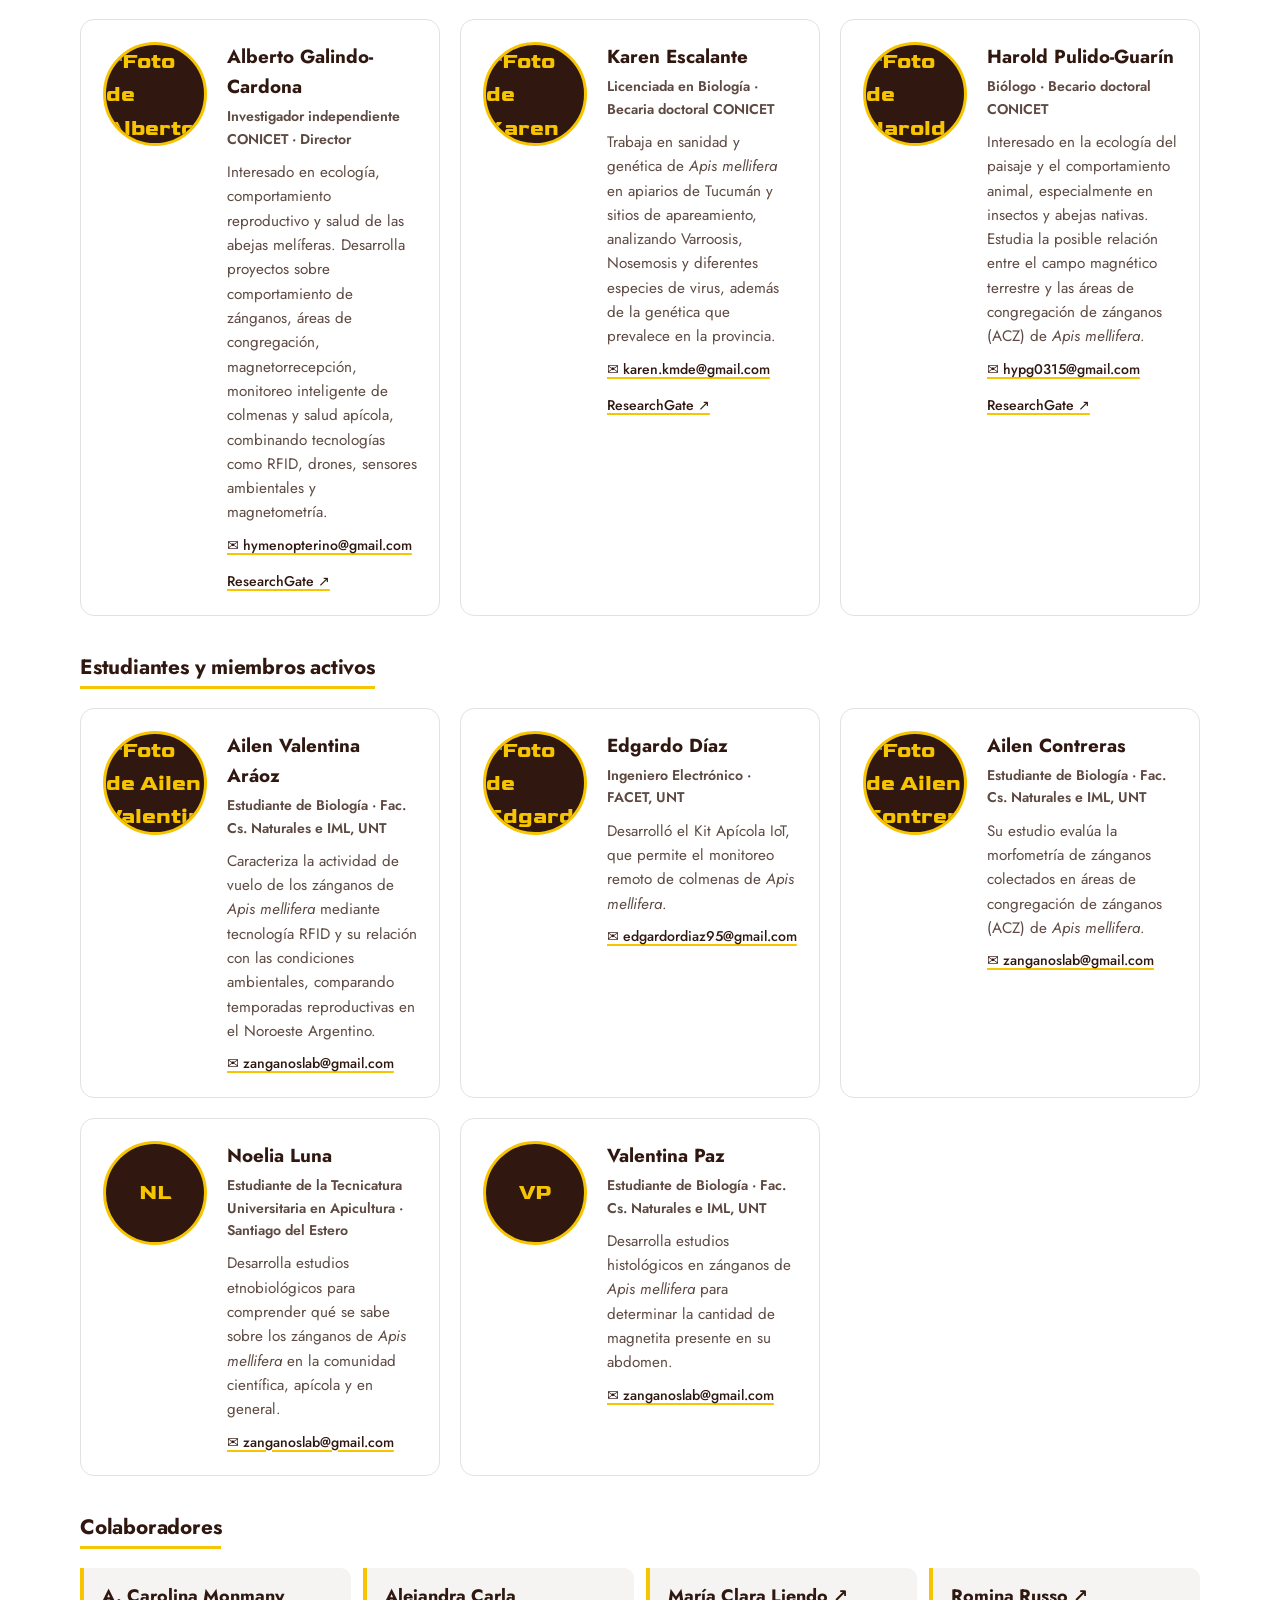
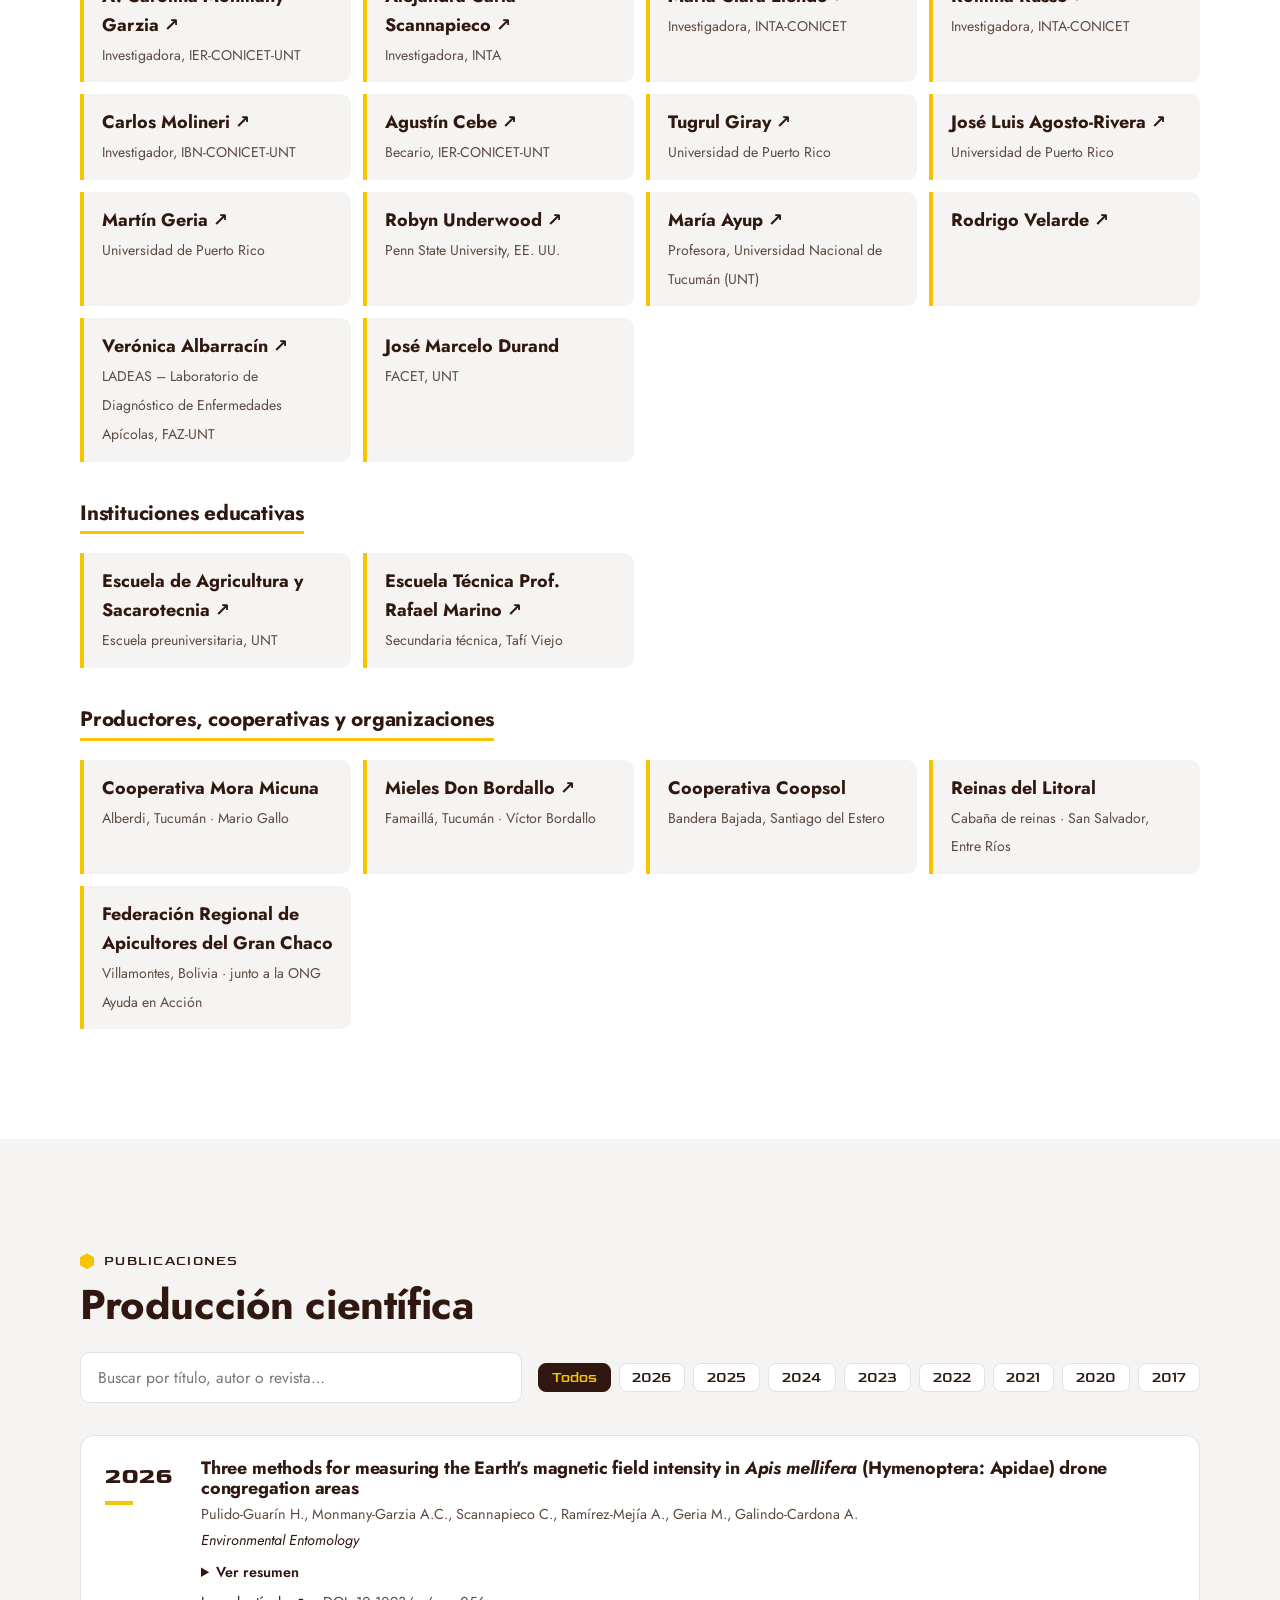
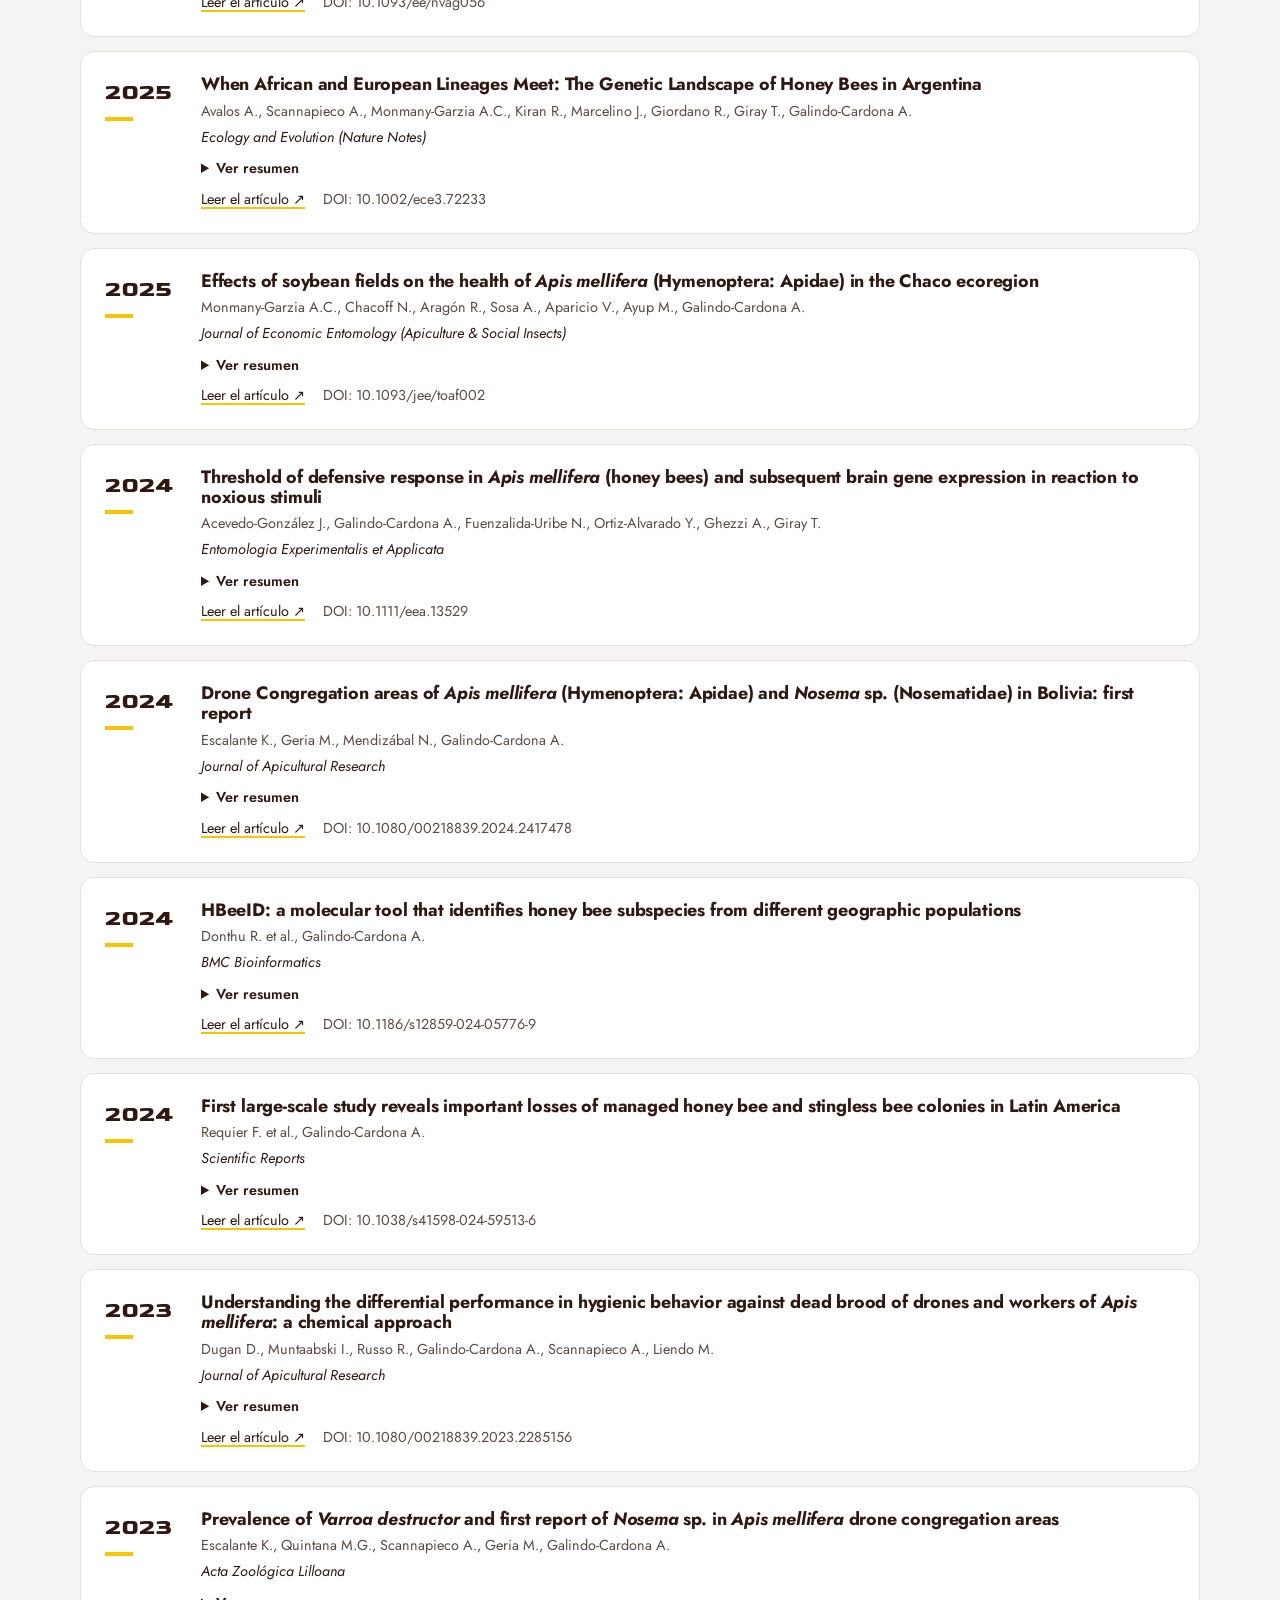
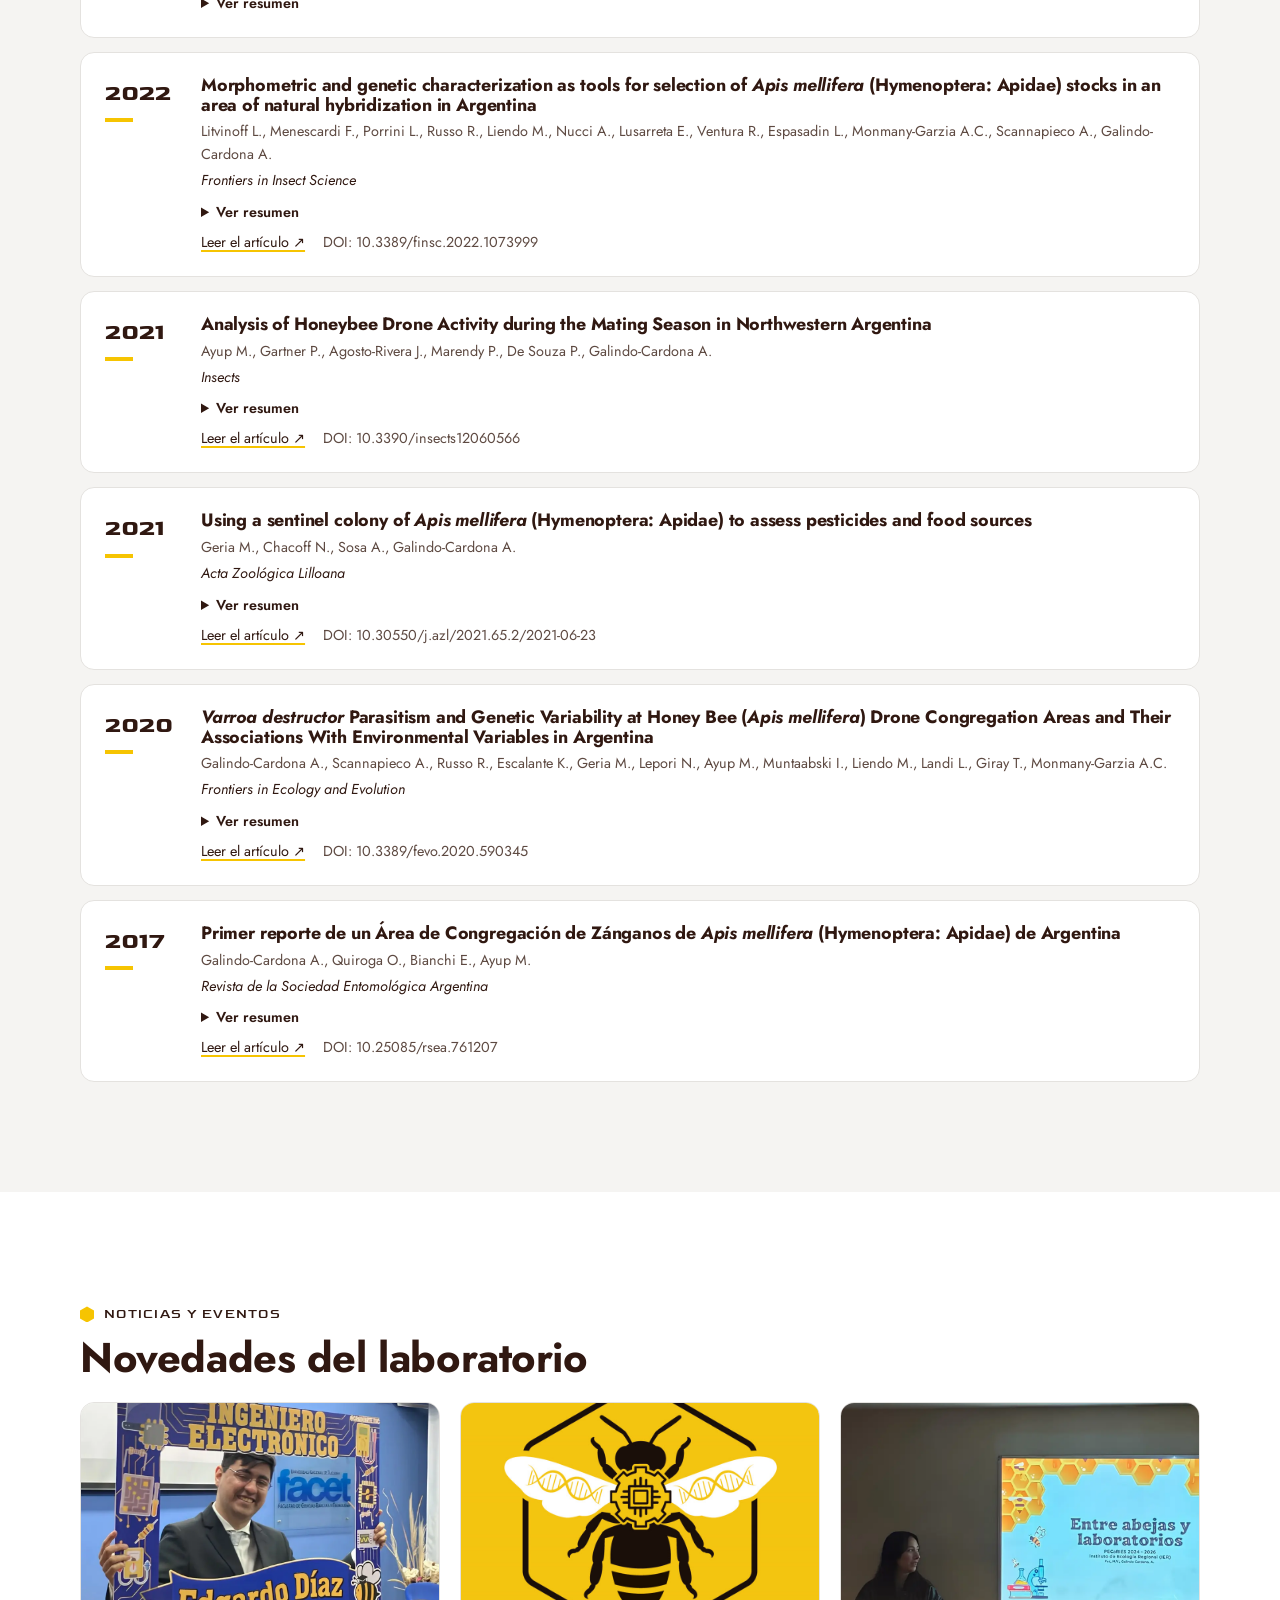
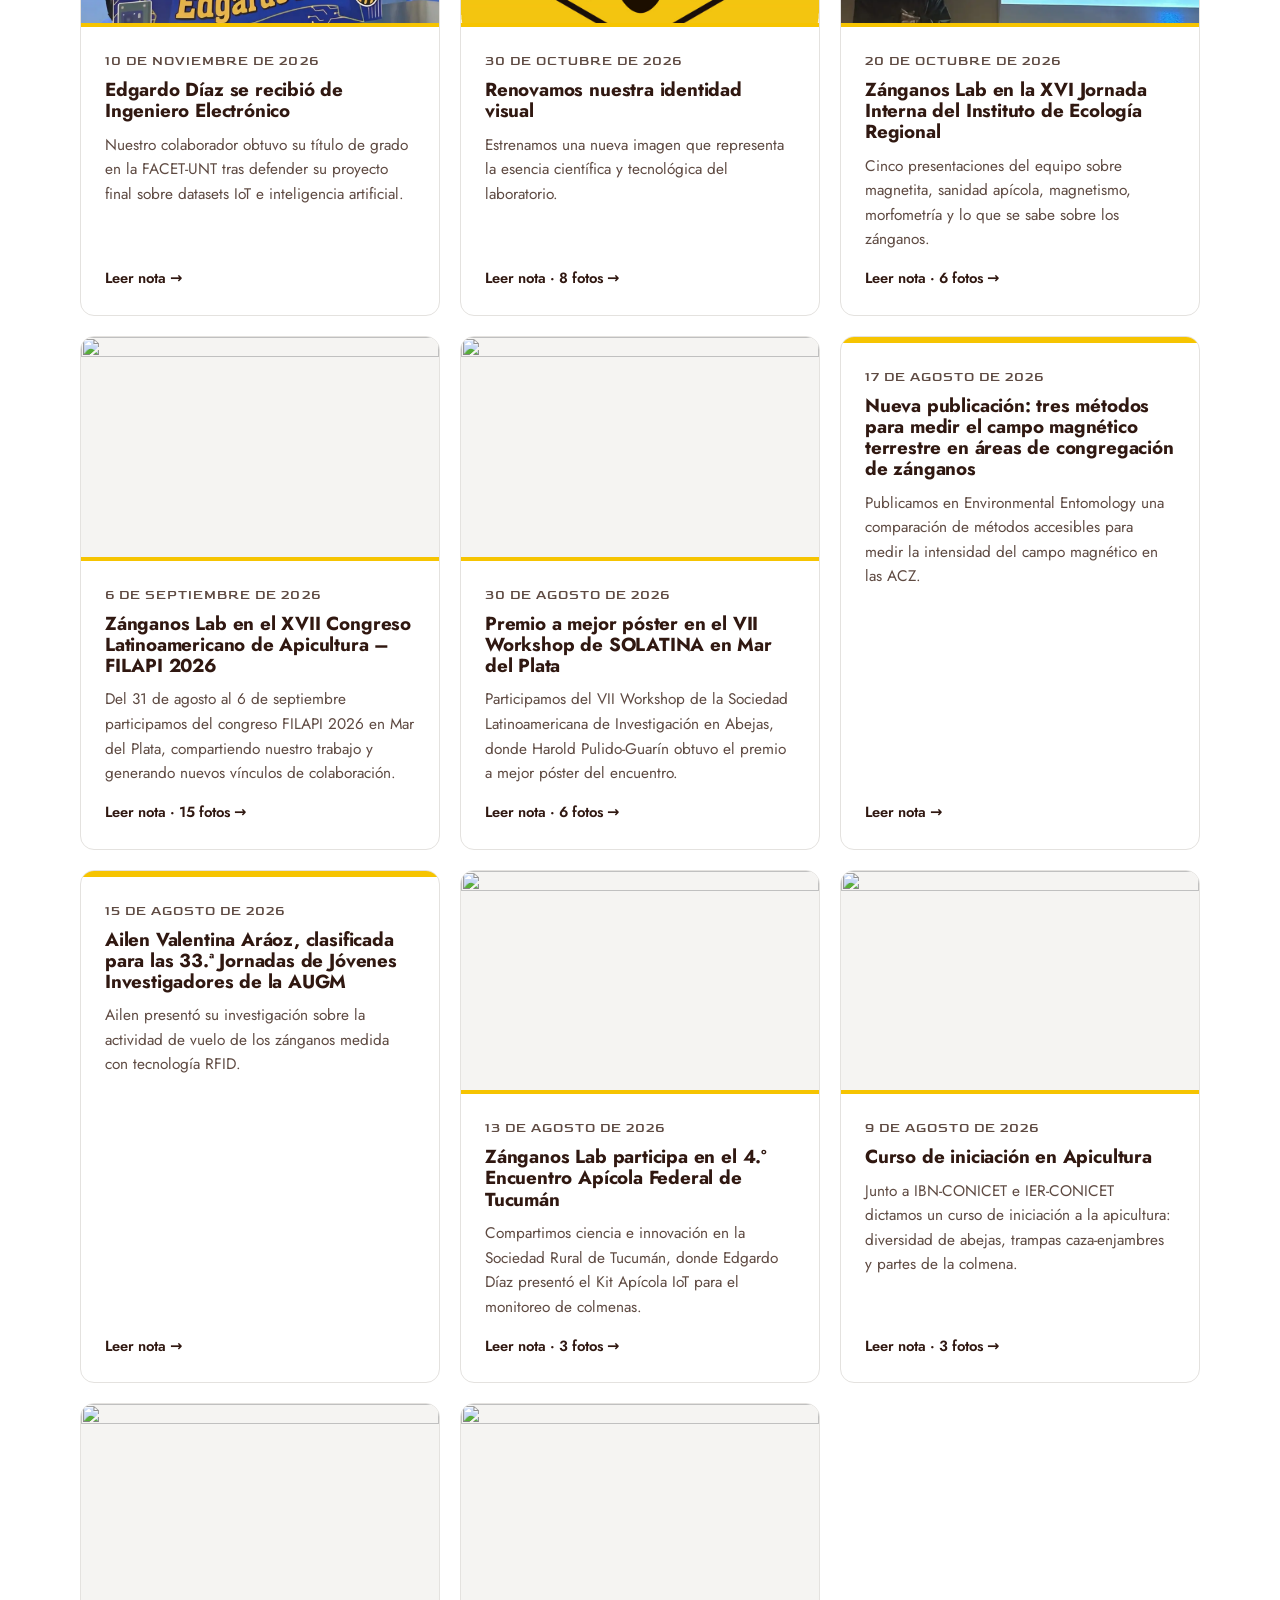
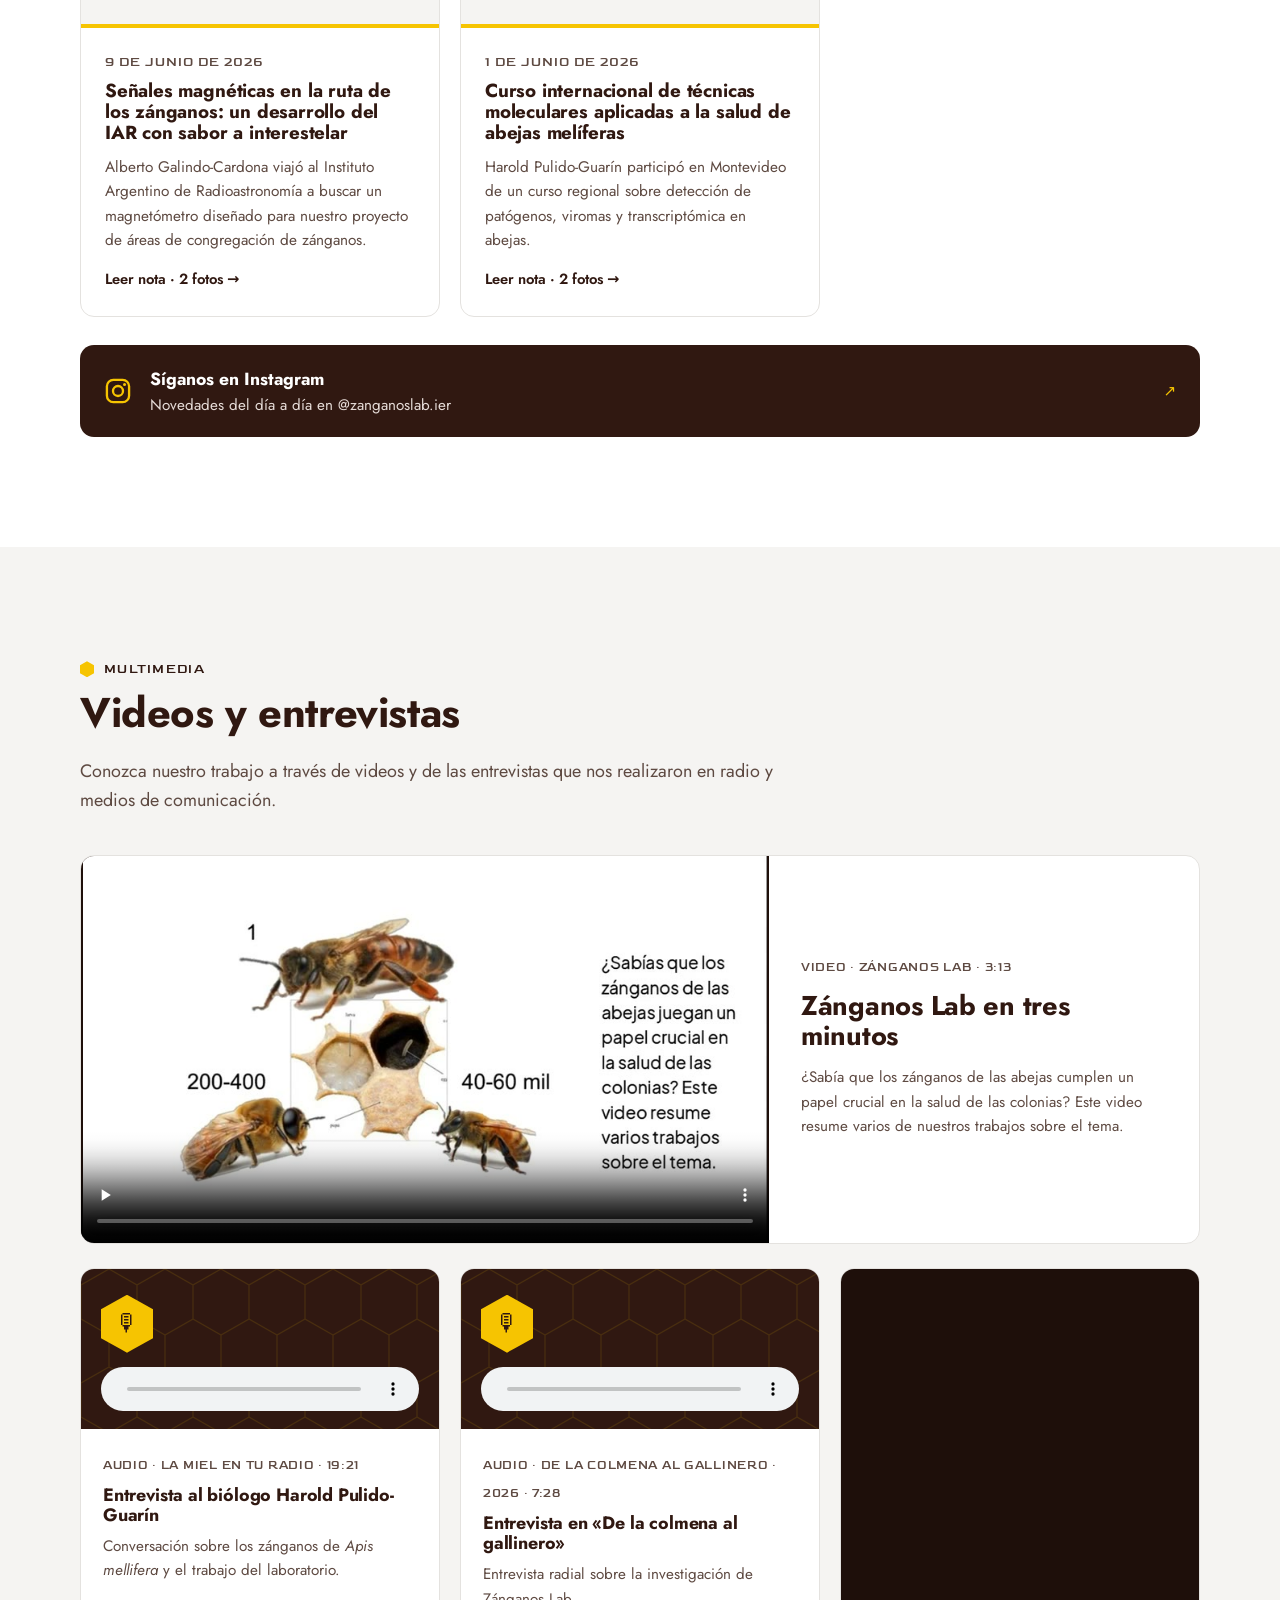
==== commit ee9b4d49: "kit apicola" ====
--- a/index.html
+++ b/index.html
@@ -45,7 +45,7 @@
   <!-- Manual de identidad: Futura PT (principal) + Goldman (complementaria).
        Futura PT es de pago (Adobe Fonts); Jost es su equivalente libre más cercano. -->
   <link href="https://fonts.googleapis.com/css2?family=Goldman:wght@400;700&family=Jost:wght@300;400;500;600;700;800&display=swap" rel="stylesheet">
-  <link rel="stylesheet" href="css/styles.css?v=2026111702">
+  <link rel="stylesheet" href="css/styles.css?v=2026111801">
 </head>
 <body id="top">
 
@@ -164,6 +164,16 @@
         <h2>Líneas de investigación</h2>
         <p class="section-intro">Buscamos comprender mejor la biología, el comportamiento, la fisiología y más características de los zánganos de <i>Apis mellifera</i>, contribuyendo a la apicultura y la conservación de las abejas.</p>
         <div class="cards" id="lineas"></div>
+
+        <!-- Adelanto de los datos en vivo (js/colmena-api.js) -->
+        <div class="envivo-home" id="envivo-home">
+          <div>
+            <h3><span class="punto-estado" id="home-punto"></span> Colmena en vivo</h3>
+            <p class="monitoreo-estado"><span><b id="home-estado">Conectando…</b> <span id="home-ultimo"></span></span></p>
+            <div class="envivo-valores" id="home-valores"></div>
+          </div>
+          <a class="btn" href="monitoreo.html">Ver datos y gráficos</a>
+        </div>
       </div>
     </section>
 
@@ -289,11 +299,12 @@
     </div>
   </footer>
 
-  <script src="js/trad-en.js?v=2026111702"></script>
-  <script src="js/trad-pt.js?v=2026111702"></script>
-  <script src="js/i18n.js?v=2026111702"></script>
-  <script src="js/datos.js?v=2026111702"></script>
-  <script src="js/acz.js?v=2026111702"></script>
-  <script src="js/main.js?v=2026111702"></script>
+  <script src="js/trad-en.js?v=2026111801"></script>
+  <script src="js/trad-pt.js?v=2026111801"></script>
+  <script src="js/i18n.js?v=2026111801"></script>
+  <script src="js/datos.js?v=2026111801"></script>
+  <script src="js/acz.js?v=2026111801"></script>
+  <script src="js/colmena-api.js?v=2026111801"></script>
+  <script src="js/main.js?v=2026111801"></script>
 </body>
 </html>
--- a/css/styles.css
+++ b/css/styles.css
@@ -530,6 +530,59 @@
 @media (max-width: 900px) { .footer-grid { grid-template-columns: 1fr; } }
 @media (max-width: 600px) { .sede { grid-template-columns: 1fr; gap: 18px; } }
 
+/* ---------- Colmena en vivo (monitoreo.html y adelanto en la portada) ---------- */
+.monitoreo h1 { font-size: clamp(2rem, 4.4vw, 3rem); }
+.monitoreo-estado { display: flex; flex-wrap: wrap; align-items: center; gap: 8px 12px; margin-bottom: 20px; font-size: .95rem; color: var(--cafe-suave); }
+.monitoreo-estado b { color: var(--cafe); }
+.punto-estado { width: 12px; height: 12px; border-radius: 50%; background: var(--gris); flex: none; }
+.punto-estado.online { background: #2e9d4f; box-shadow: 0 0 0 4px rgba(46, 157, 79, .18); animation: latido 2s ease-in-out infinite; }
+.punto-estado.delayed { background: #e0a526; }
+.punto-estado.offline, .punto-estado.no_data { background: #b23b2e; }
+@keyframes latido { 50% { box-shadow: 0 0 0 7px rgba(46, 157, 79, .08); } }
+@media (prefers-reduced-motion: reduce) { .punto-estado.online { animation: none; } }
+.aviso-servicio { flex-basis: 100%; padding: 8px 12px; border-radius: 8px; background: #fdf3c4; color: var(--cafe); font-size: .88rem; }
+.lecturas { display: grid; grid-template-columns: repeat(auto-fit, minmax(240px, 1fr)); gap: 16px; margin-bottom: 40px; }
+.lectura { background: var(--blanco); border: 1px solid var(--borde); border-top: 5px solid var(--cafe); border-radius: var(--radio); padding: 18px 20px; }
+.lectura-crias { border-top-color: #d4a300; }
+.lectura-exterior { border-top-color: #4f8fbf; }
+.lectura.vieja { opacity: .6; }
+.lectura h3 { font-size: 1.05rem; margin-bottom: 12px; }
+.lectura-valores { display: grid; grid-template-columns: 1fr 1fr; gap: 10px; }
+.lectura-valor span { display: block; font-size: .78rem; color: var(--cafe-suave); text-transform: uppercase; letter-spacing: .05em; font-family: var(--tech); }
+.lectura-valor b { font-family: var(--tech); font-size: 2rem; line-height: 1.1; }
+.lectura-valor b small { font-size: .95rem; margin-left: 3px; color: var(--cafe-suave); }
+.lectura-valor b.sin { font-family: var(--principal); font-size: 1rem; font-weight: 500; color: var(--cafe-suave); }
+.lectura-nota { margin: 10px 0 0; font-size: .82rem; color: var(--cafe-suave); }
+.sin-datos { color: var(--cafe-suave); font-style: italic; padding: 20px 0; }
+.graficos-cabecera { display: flex; flex-wrap: wrap; align-items: center; justify-content: space-between; gap: 12px; margin-bottom: 14px; }
+.graficos-cabecera h2 { margin: 0; font-size: 1.6rem; }
+.graficos { display: grid; grid-template-columns: 1fr 1fr; gap: 20px; }
+.grafico { margin: 0; background: var(--blanco); border: 1px solid var(--borde); border-radius: var(--radio); padding: 16px; }
+.grafico figcaption { font-weight: 600; margin-bottom: 6px; }
+.grafico-lienzo { position: relative; min-height: 240px; }
+.grafico-lienzo svg { display: block; touch-action: pan-y; }
+.g-rejilla { stroke: var(--borde); stroke-width: 1; }
+.g-eje { font-size: 11px; fill: var(--cafe-suave); font-family: var(--principal); }
+.g-cursor { stroke: var(--cafe); stroke-width: 1; stroke-dasharray: 3 3; }
+.g-leyenda { display: flex; flex-wrap: wrap; gap: 6px 16px; font-size: .85rem; margin-top: 6px; }
+.g-leyenda i, .g-tooltip i { display: inline-block; width: 12px; height: 4px; border-radius: 2px; margin-right: 6px; vertical-align: middle; }
+.g-tooltip { position: absolute; top: 4px; width: 170px; padding: 8px 10px; background: var(--cafe); color: var(--blanco); border-radius: 8px; font-size: .8rem; pointer-events: none; display: grid; gap: 2px; }
+.g-tooltip[hidden] { display: none; }
+.nota-grafico { font-size: .85rem; color: var(--cafe-suave); margin-top: 10px; }
+.monitoreo-ciencia { margin-top: 40px; padding: 28px; background: var(--fondo-alt); border-radius: var(--radio); }
+.monitoreo-ciencia ul { margin: 0; padding-left: 1.2em; display: grid; gap: 10px; color: var(--cafe-suave); }
+.monitoreo-ciencia b { color: var(--cafe); }
+@media (max-width: 800px) { .graficos { grid-template-columns: 1fr; } }
+
+/* Adelanto en la portada */
+.envivo-home { display: grid; grid-template-columns: 1fr auto; gap: 20px 32px; align-items: center; margin-top: 28px; padding: 22px 26px; border-radius: var(--radio); background: var(--blanco); border: 1px solid var(--borde); }
+.envivo-home h3 { margin: 0 0 4px; display: flex; align-items: center; gap: 10px; }
+.envivo-home .monitoreo-estado { margin: 0; font-size: .88rem; }
+.envivo-valores { display: flex; flex-wrap: wrap; gap: 10px 28px; margin-top: 12px; }
+.envivo-valores div span { display: block; font-size: .75rem; color: var(--cafe-suave); text-transform: uppercase; letter-spacing: .05em; font-family: var(--tech); }
+.envivo-valores div b { font-family: var(--tech); font-size: 1.6rem; }
+@media (max-width: 700px) { .envivo-home { grid-template-columns: 1fr; } }
+
 /* ---------- Animación al hacer scroll ---------- */
 .reveal { opacity: 0; transform: translateY(16px); transition: opacity .6s ease, transform .6s ease; }
 .reveal.visible { opacity: 1; transform: none; }
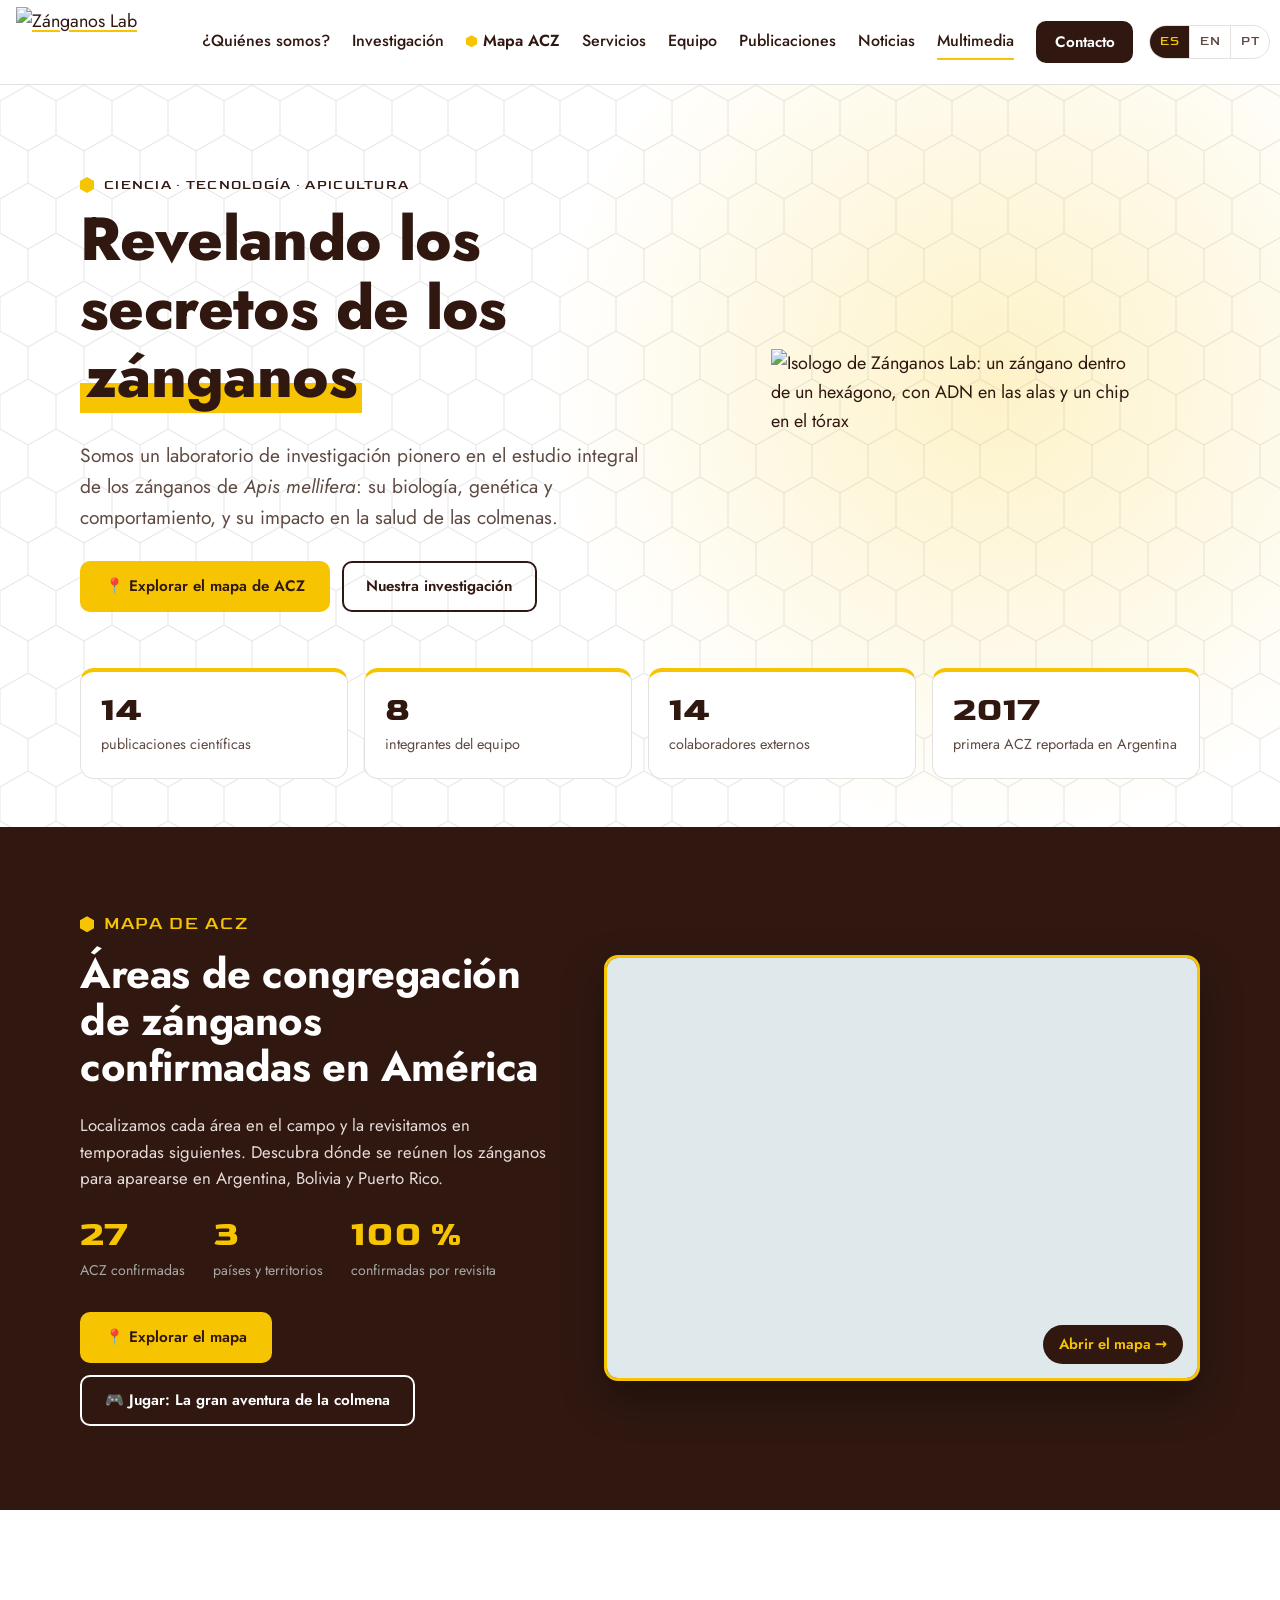
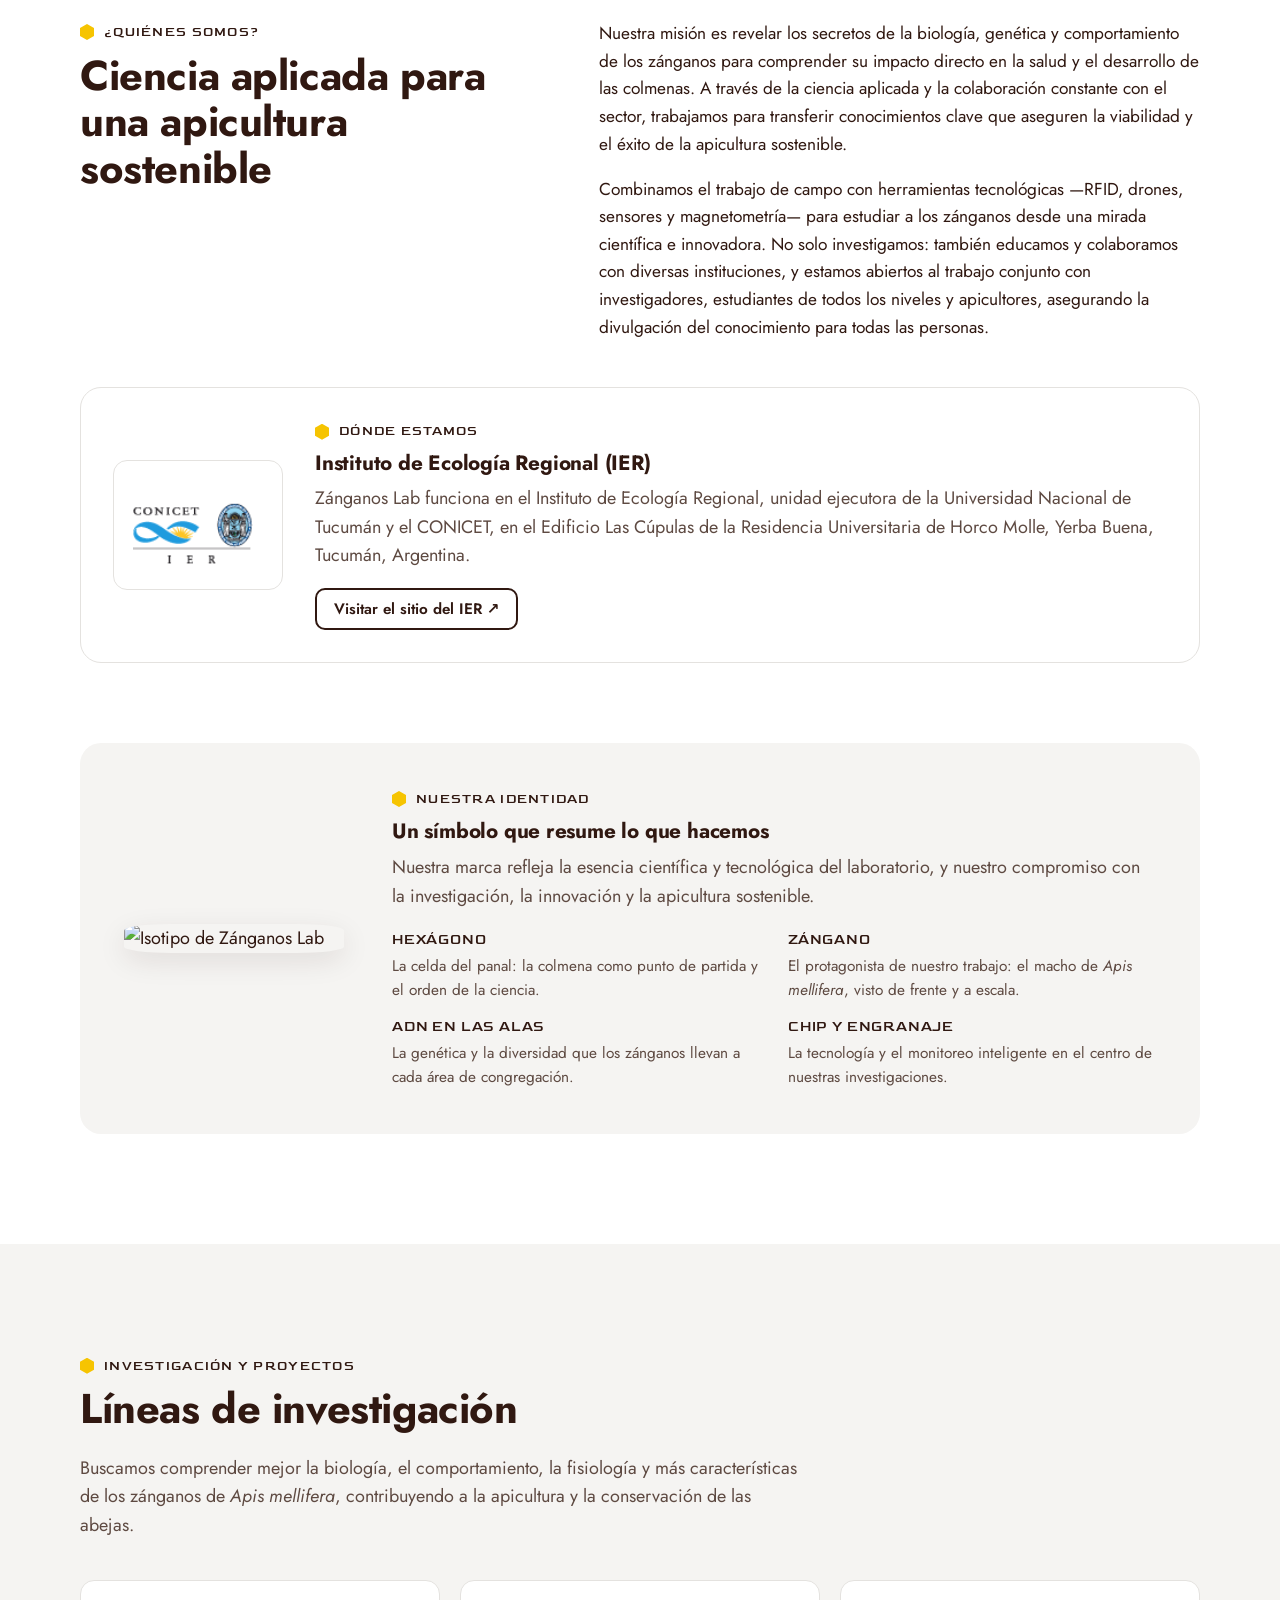
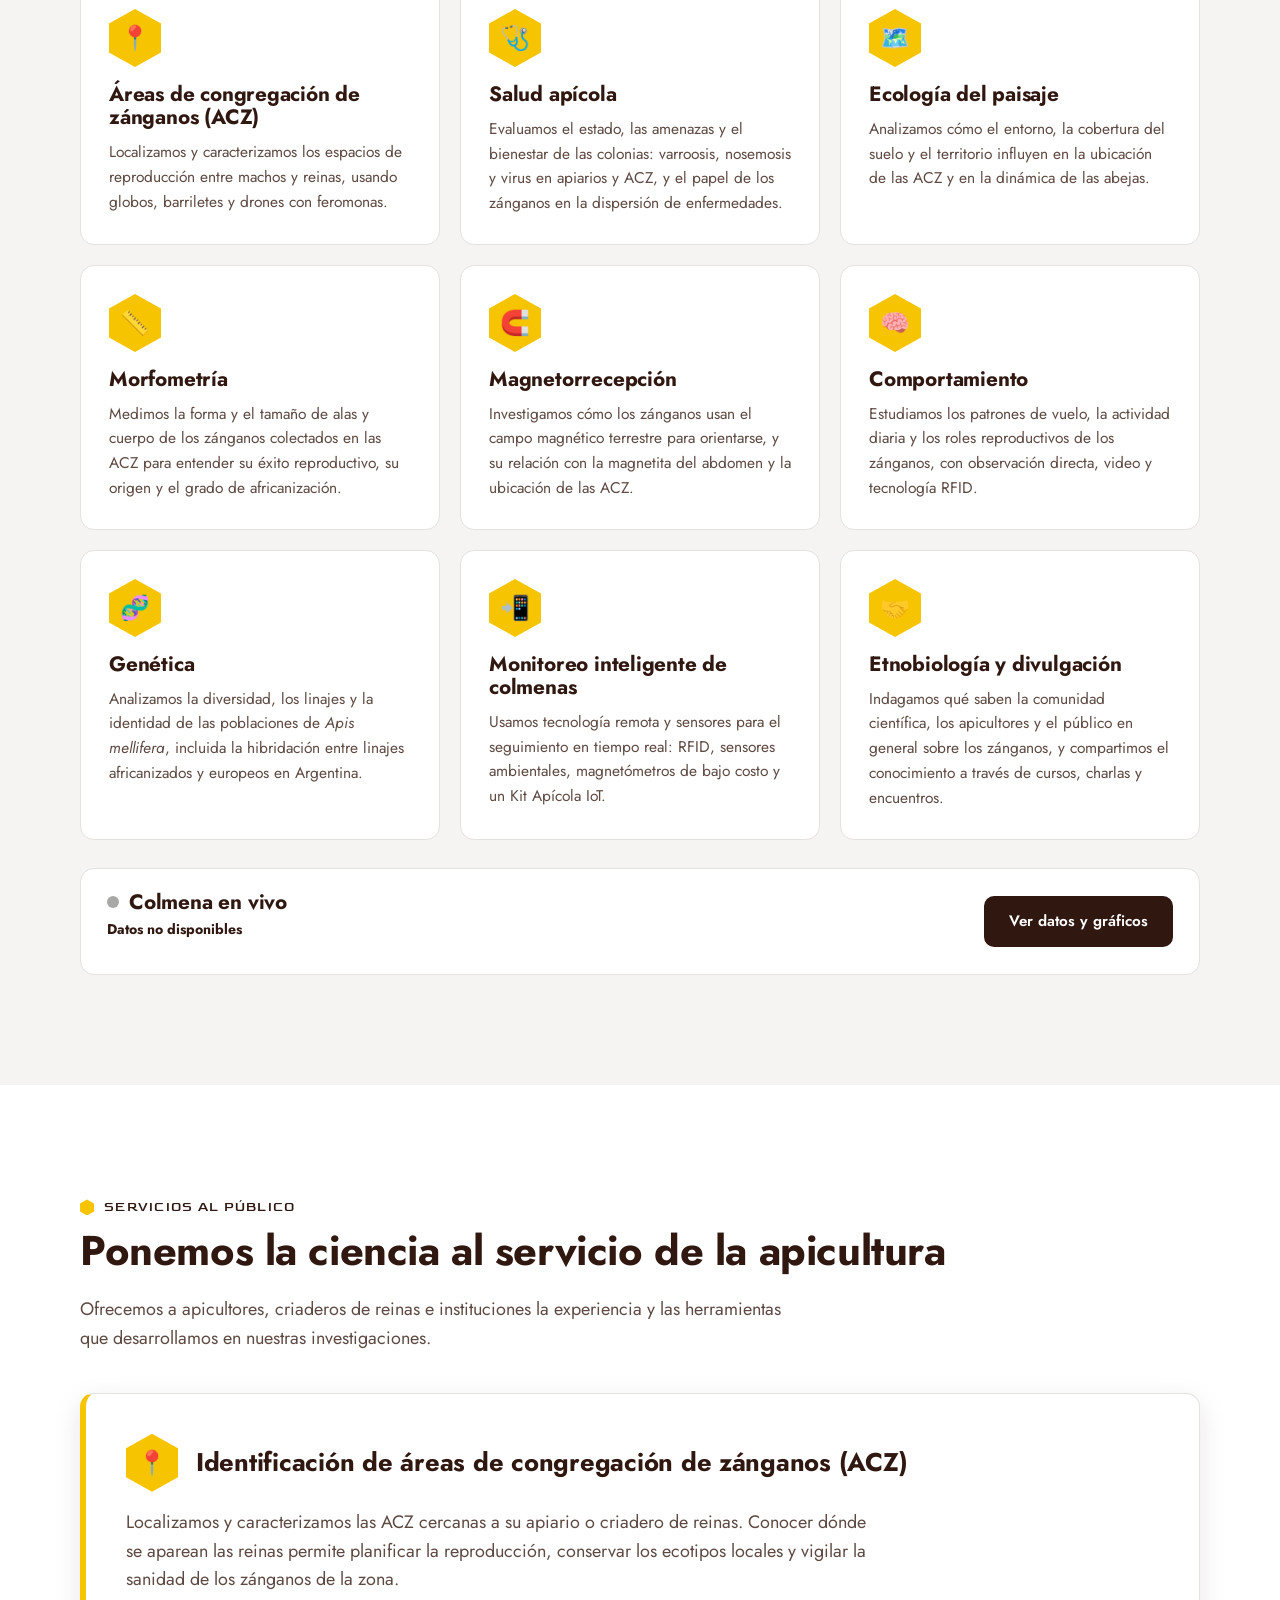
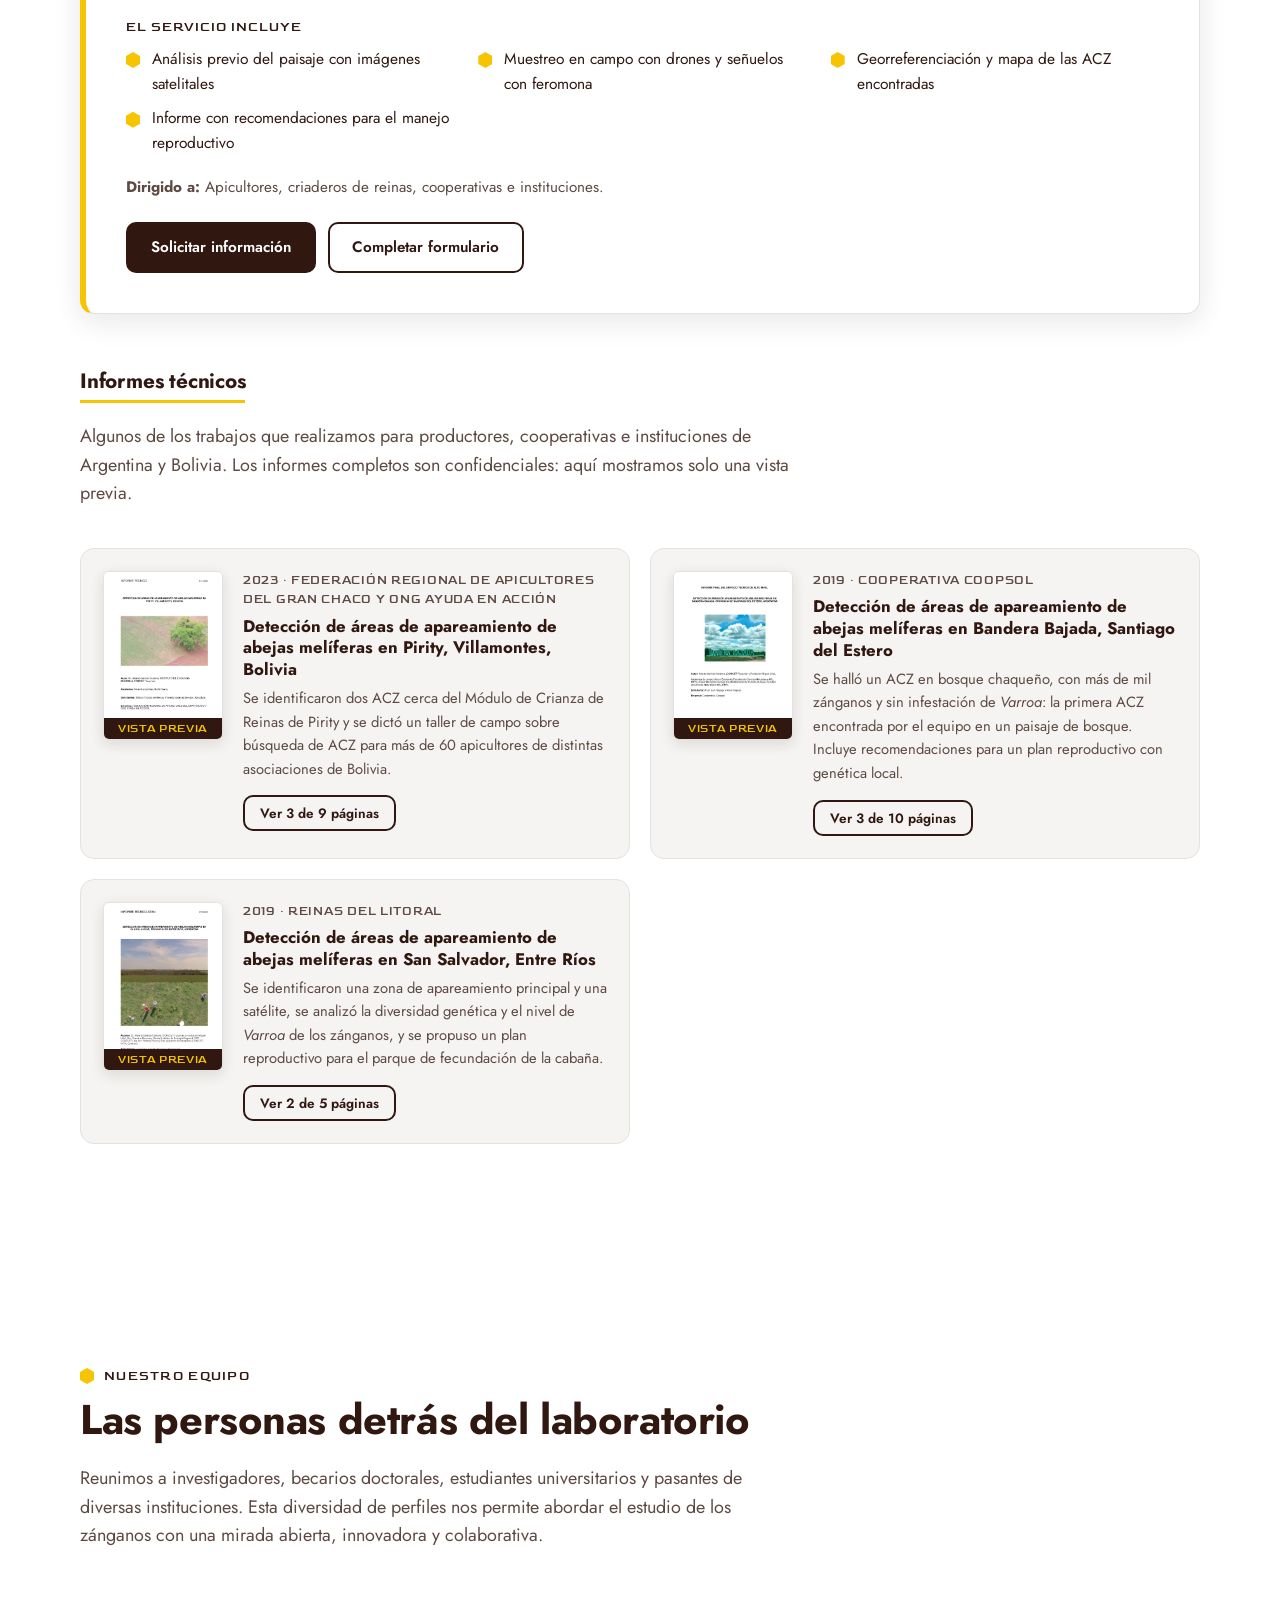
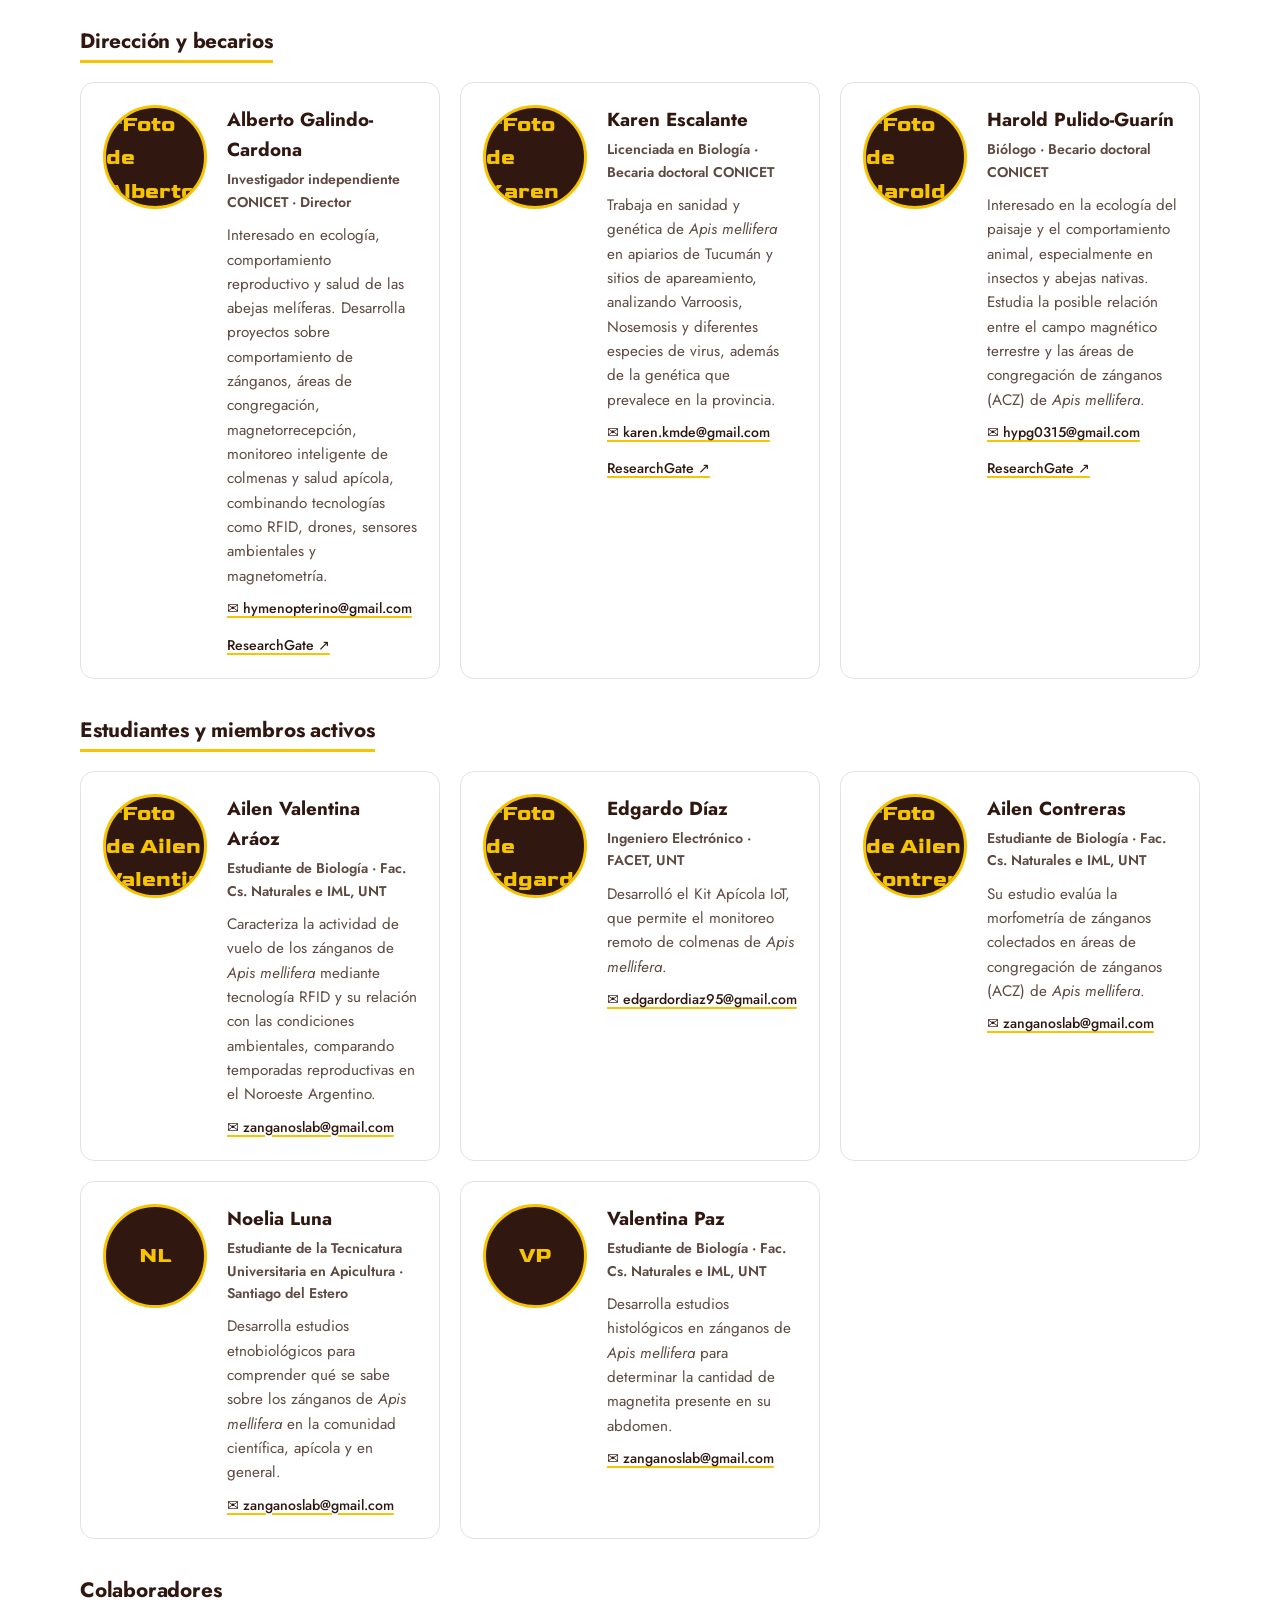
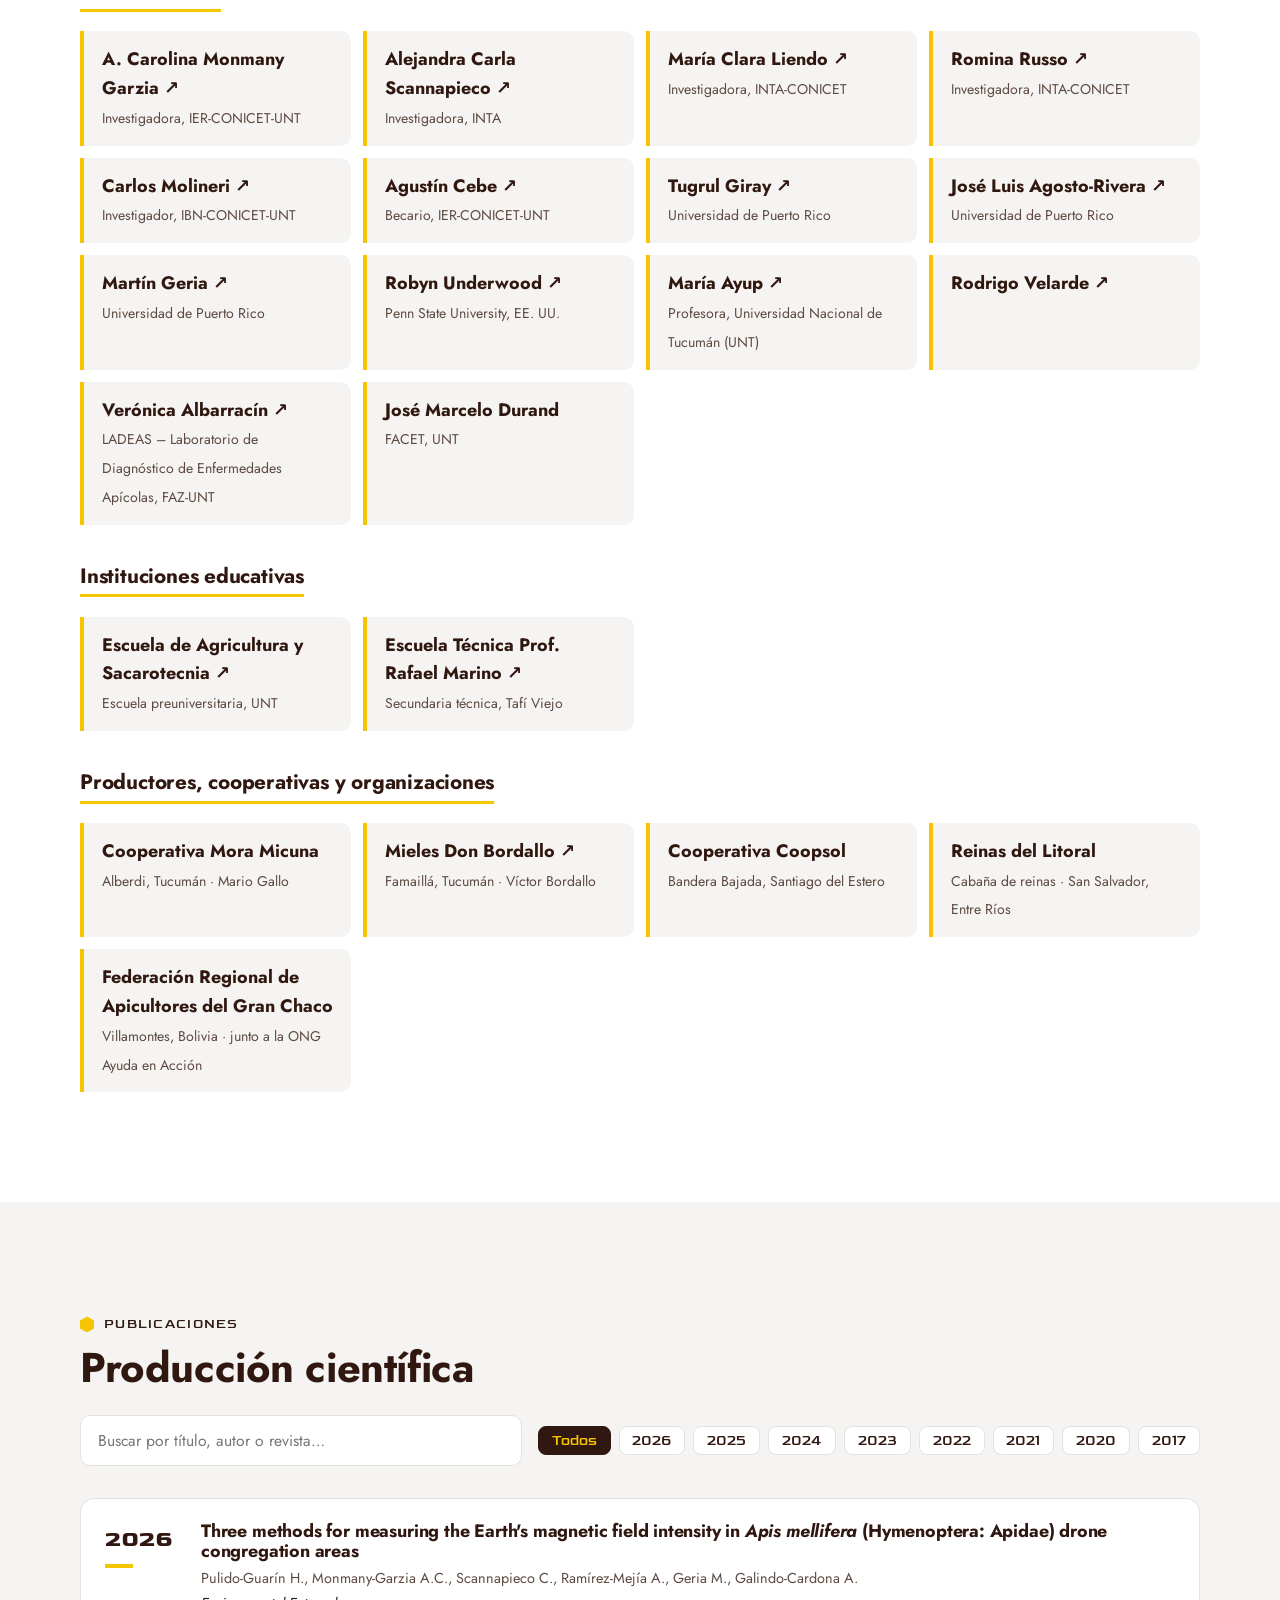
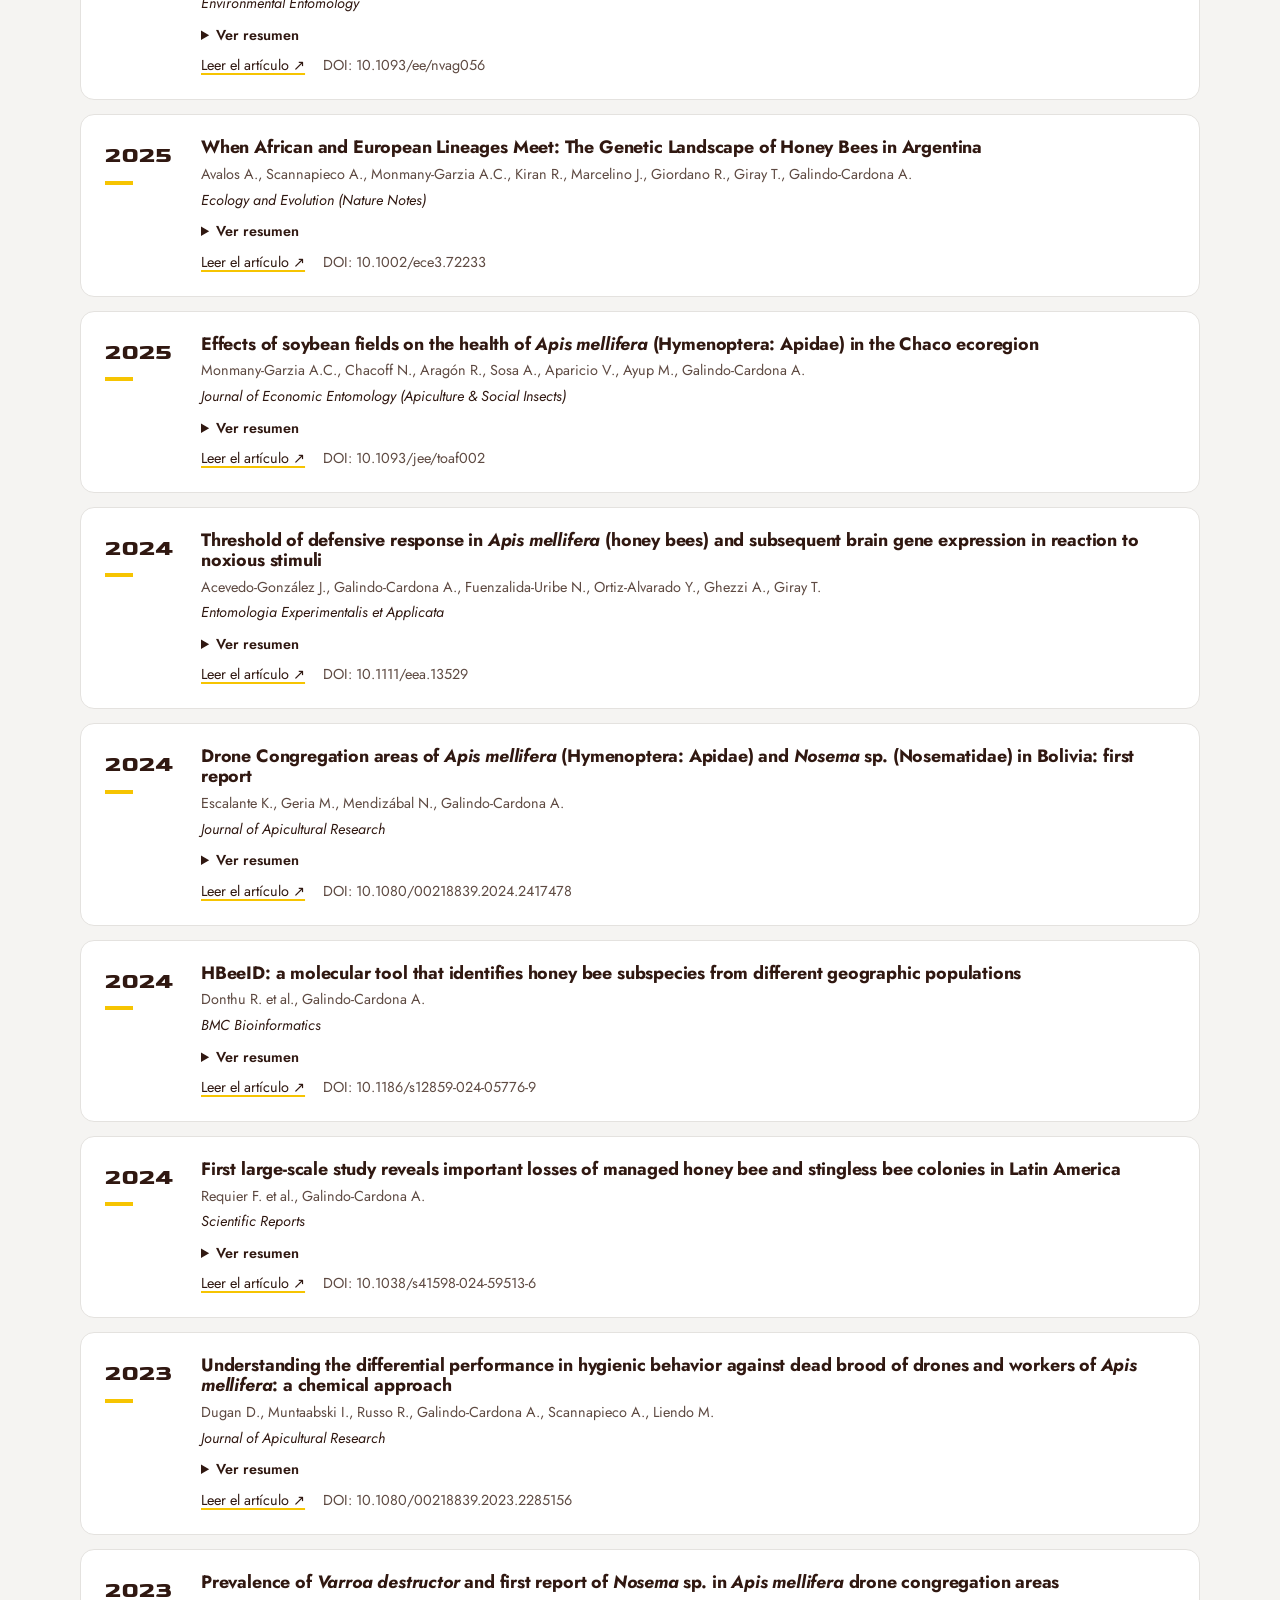
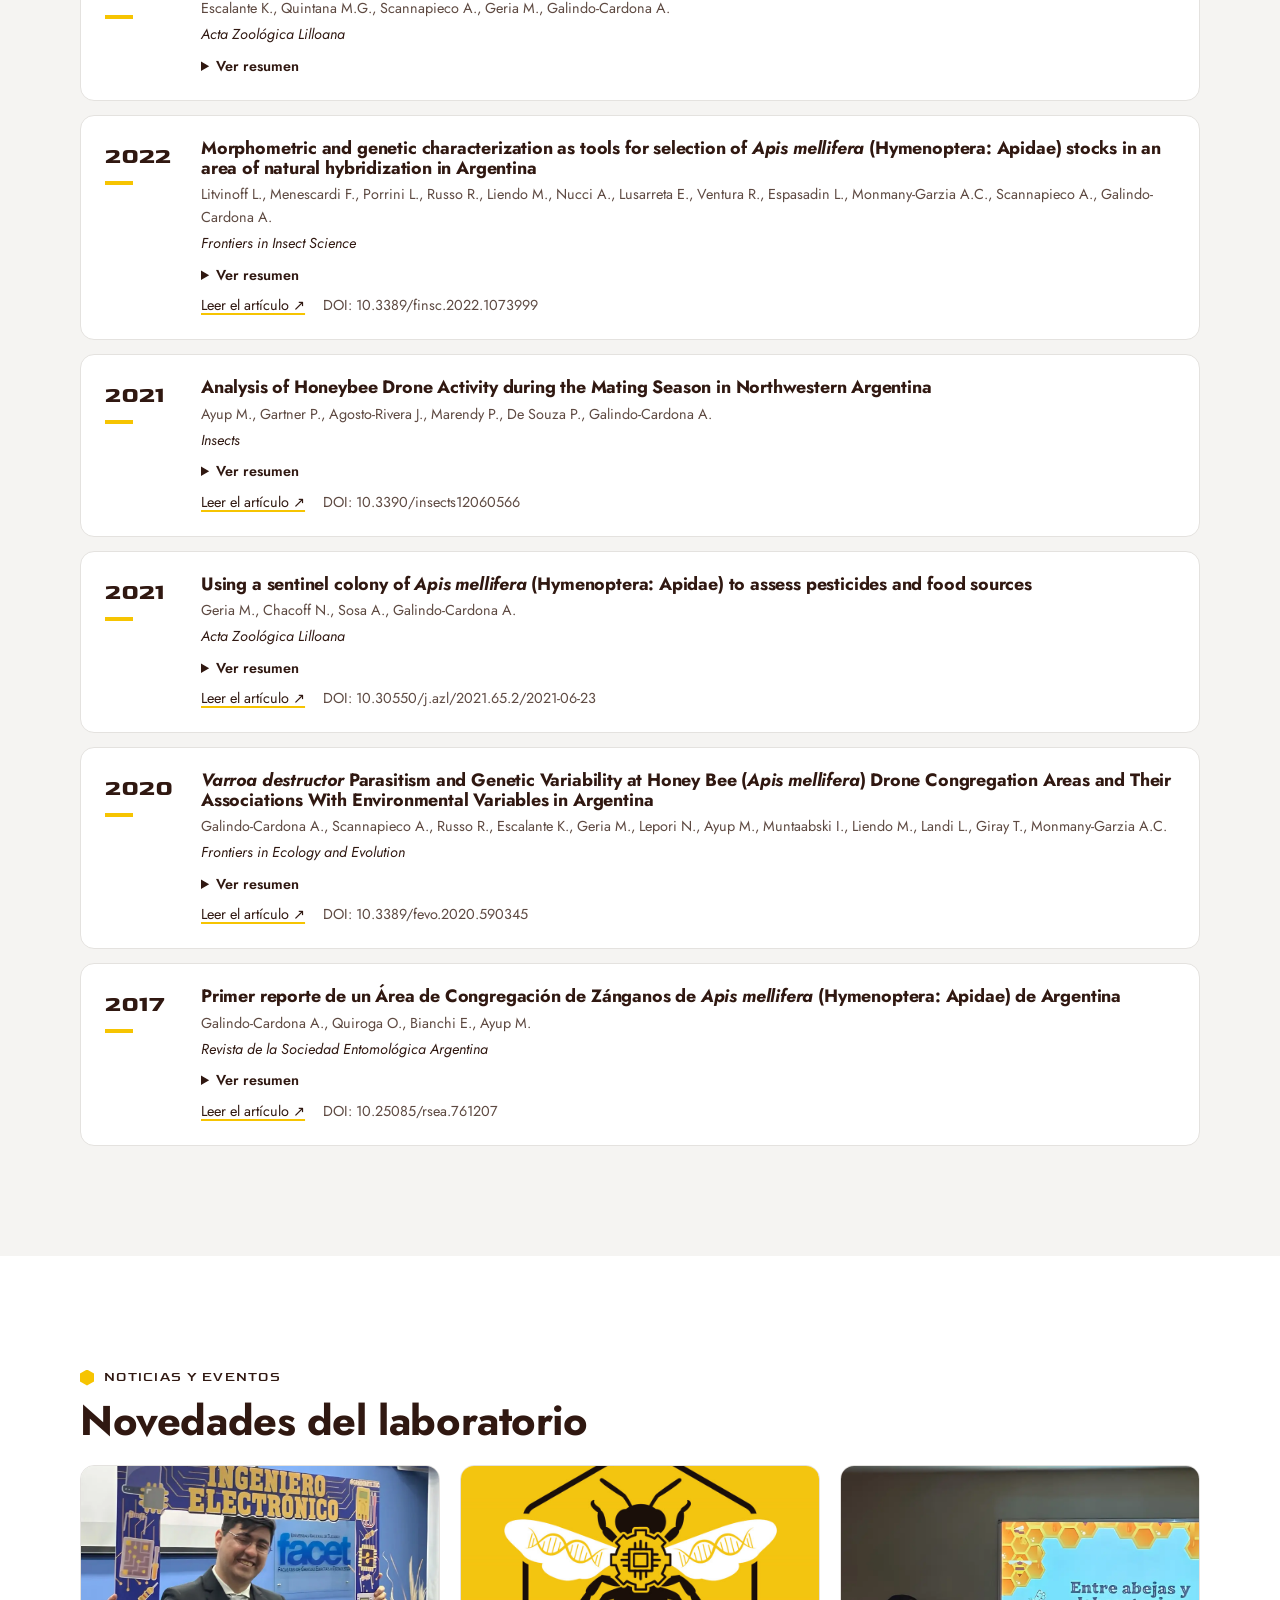
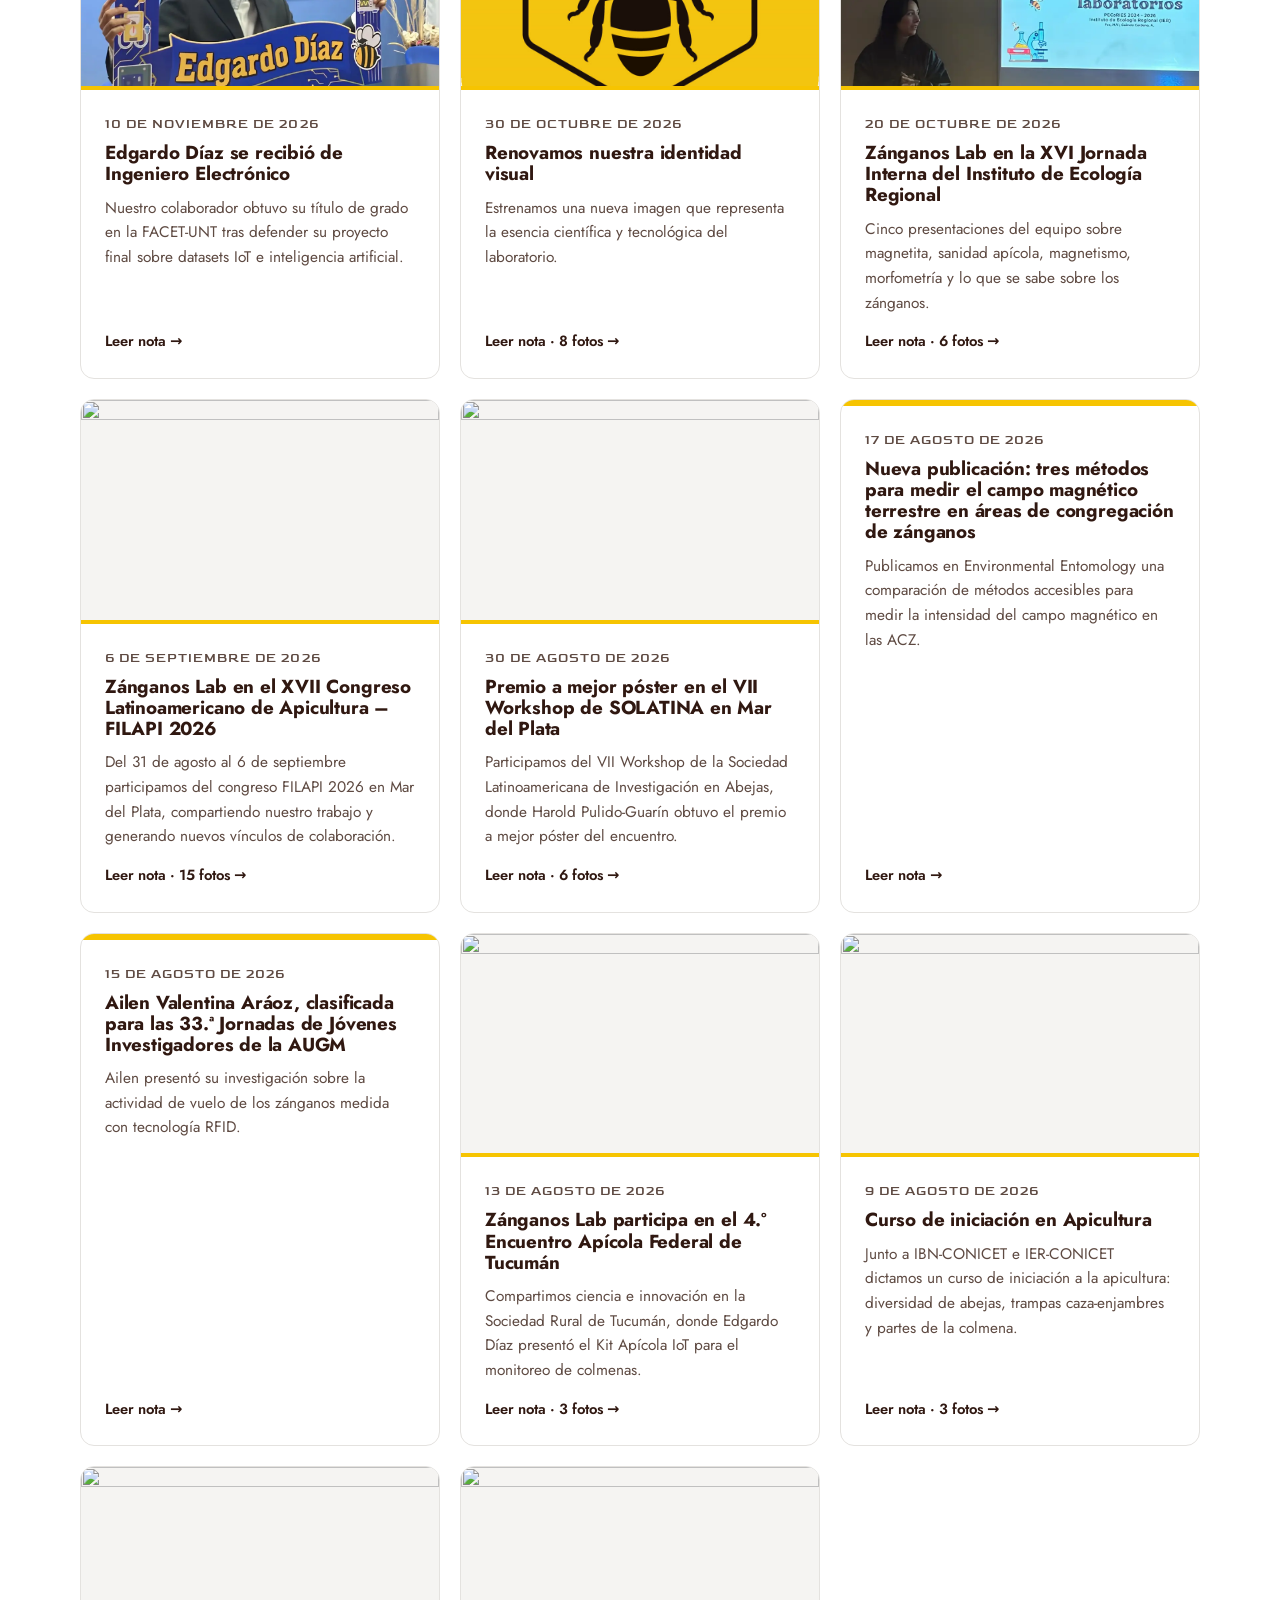
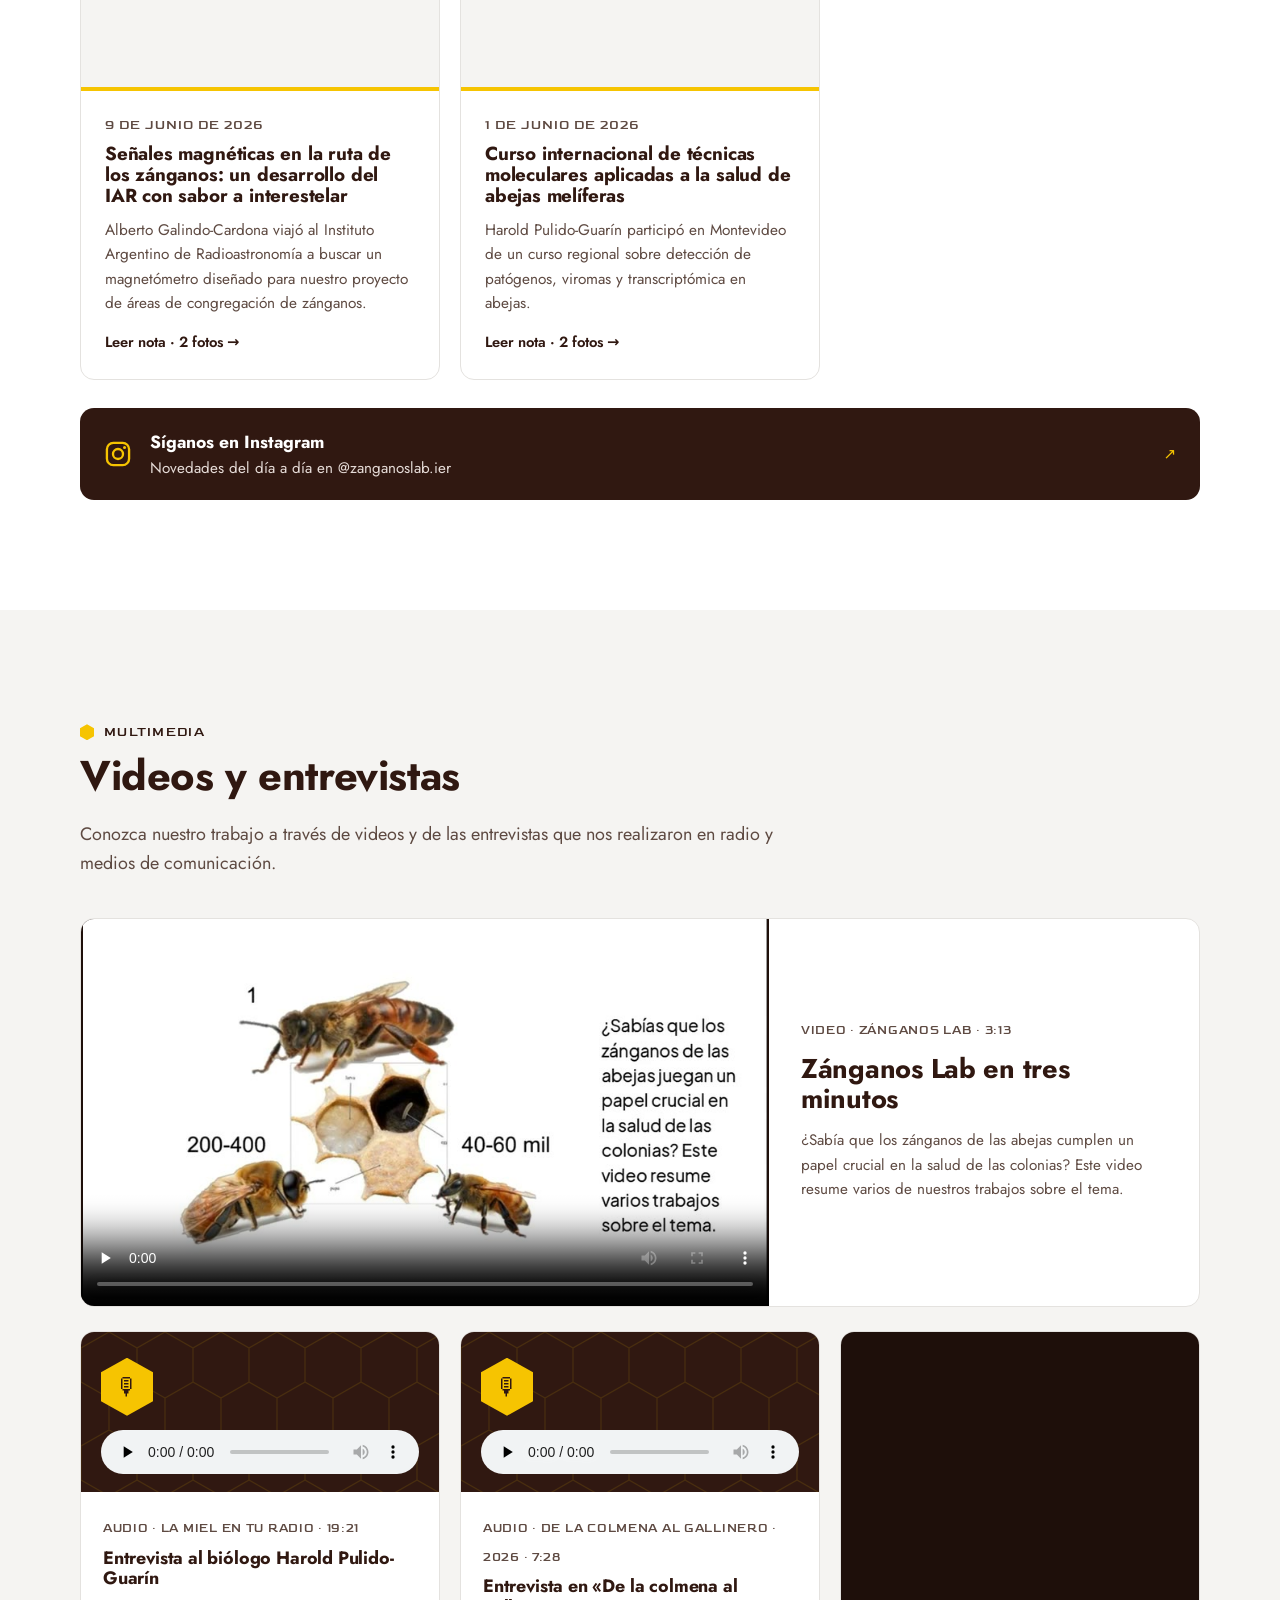
==== commit 36da3c15: "Juego "La gran aventura de la colmena" Nuevo juego educativo para chicos (aventura.html) en cinco ca" ====
--- a/index.html
+++ b/index.html
@@ -45,7 +45,7 @@
   <!-- Manual de identidad: Futura PT (principal) + Goldman (complementaria).
        Futura PT es de pago (Adobe Fonts); Jost es su equivalente libre más cercano. -->
   <link href="https://fonts.googleapis.com/css2?family=Goldman:wght@400;700&family=Jost:wght@300;400;500;600;700;800&display=swap" rel="stylesheet">
-  <link rel="stylesheet" href="css/styles.css?v=2026111801">
+  <link rel="stylesheet" href="css/styles.css?v=2026111902">
 </head>
 <body id="top">
 
@@ -102,7 +102,7 @@
           <div class="mapa-home-cifras" id="mapa-home-cifras"></div>
           <div class="mapa-home-botones">
             <a class="btn btn-mapa" href="mapa.html"><span aria-hidden="true">📍</span> Explorar el mapa</a>
-            <a class="btn btn-claro" href="juego.html"><span aria-hidden="true">🎮</span> Jugar: Vuelo nupcial</a>
+            <a class="btn btn-claro" href="aventura.html"><span aria-hidden="true">🎮</span> Jugar: La gran aventura de la colmena</a>
           </div>
         </div>
         <a class="mapa-home-vista" href="mapa.html" aria-label="Abrir el mapa de ACZ">
@@ -299,12 +299,12 @@
     </div>
   </footer>
 
-  <script src="js/trad-en.js?v=2026111801"></script>
-  <script src="js/trad-pt.js?v=2026111801"></script>
-  <script src="js/i18n.js?v=2026111801"></script>
-  <script src="js/datos.js?v=2026111801"></script>
-  <script src="js/acz.js?v=2026111801"></script>
-  <script src="js/colmena-api.js?v=2026111801"></script>
-  <script src="js/main.js?v=2026111801"></script>
+  <script src="js/trad-en.js?v=2026111902"></script>
+  <script src="js/trad-pt.js?v=2026111902"></script>
+  <script src="js/i18n.js?v=2026111902"></script>
+  <script src="js/datos.js?v=2026111902"></script>
+  <script src="js/acz.js?v=2026111902"></script>
+  <script src="js/colmena-api.js?v=2026111902"></script>
+  <script src="js/main.js?v=2026111902"></script>
 </body>
 </html>
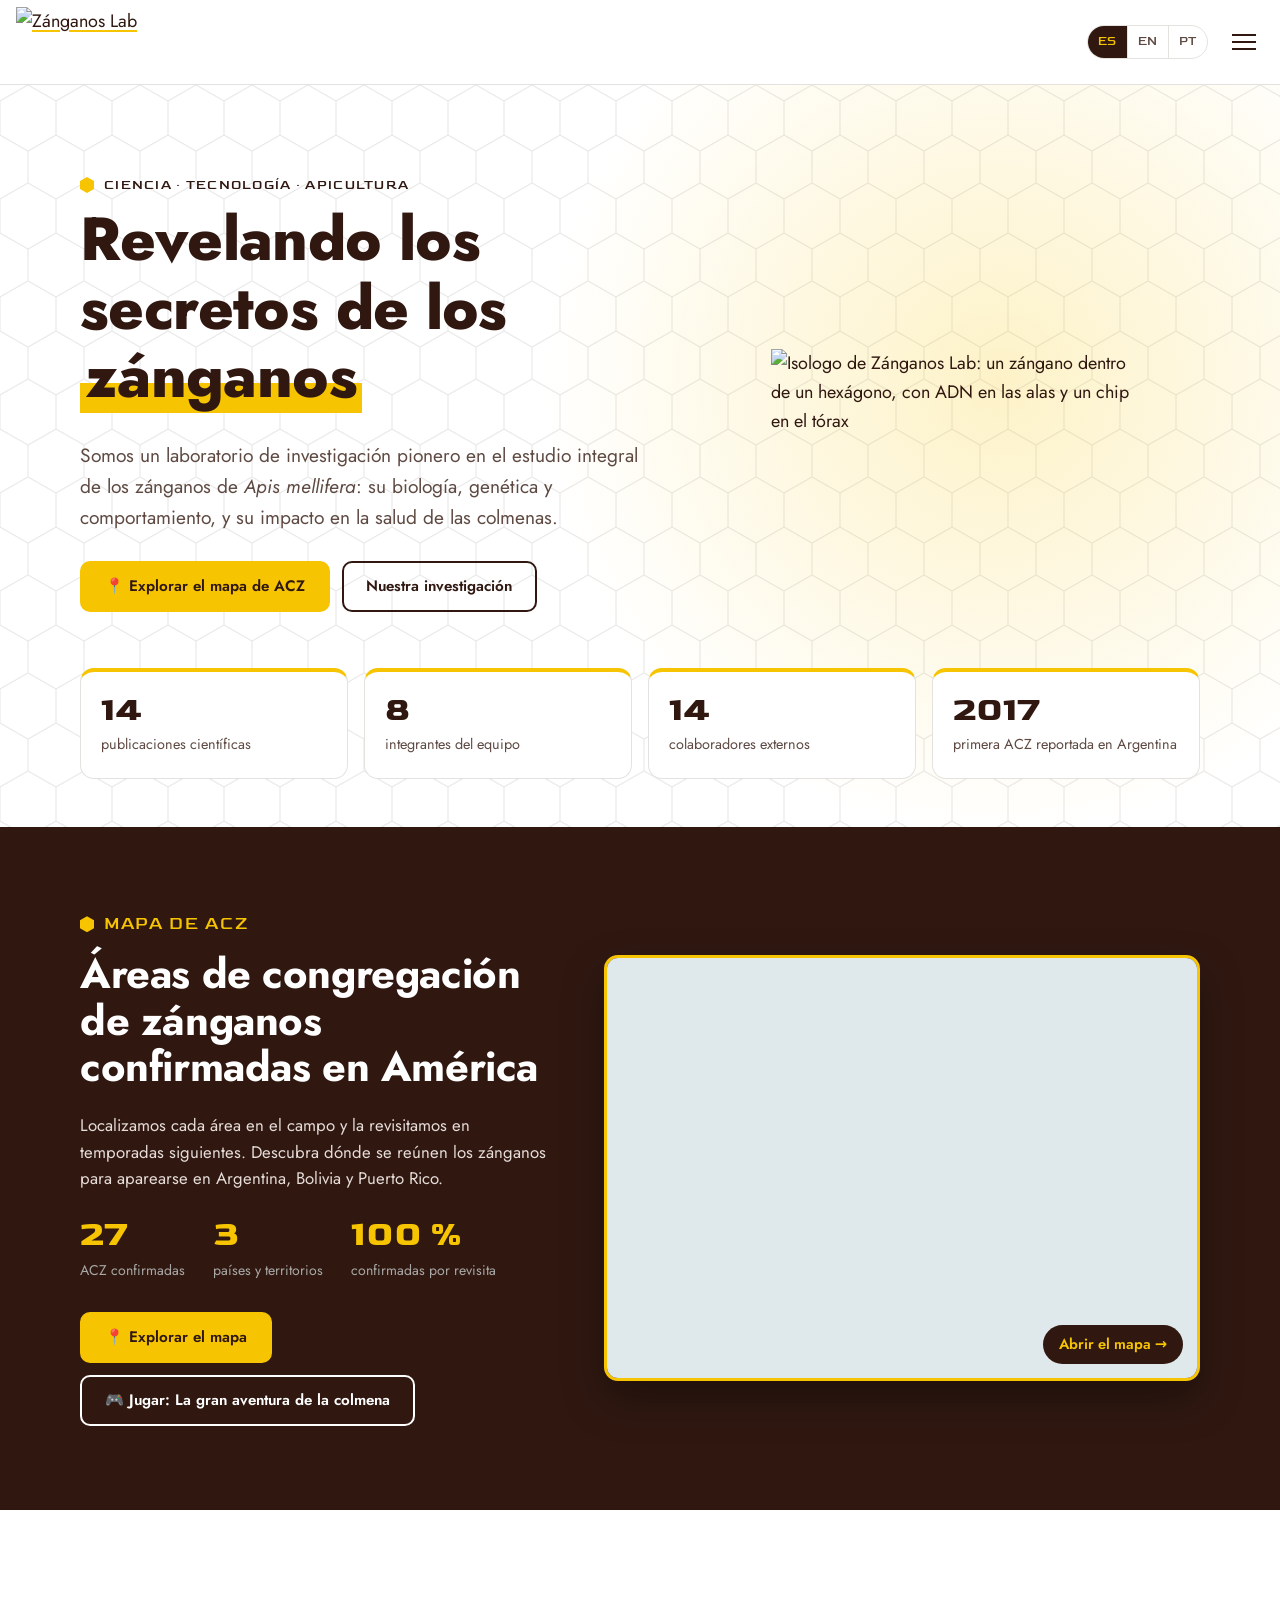
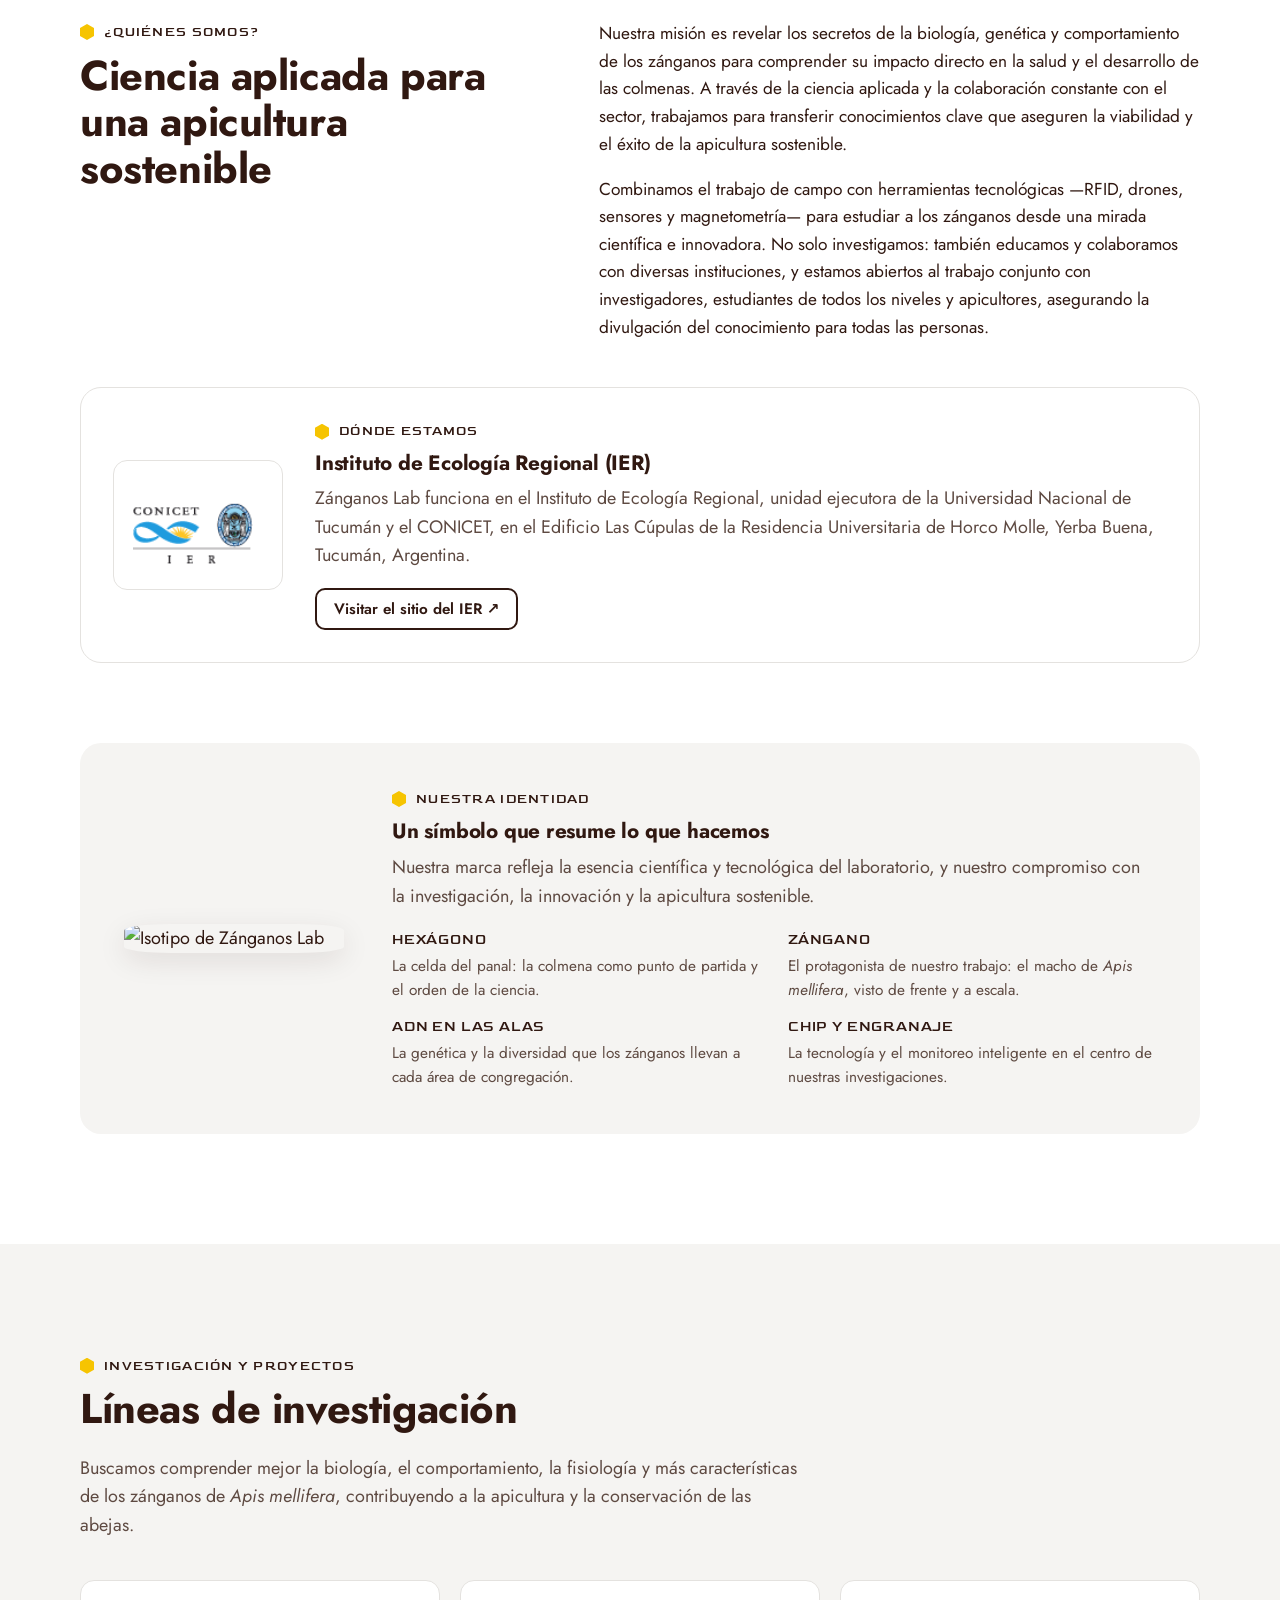
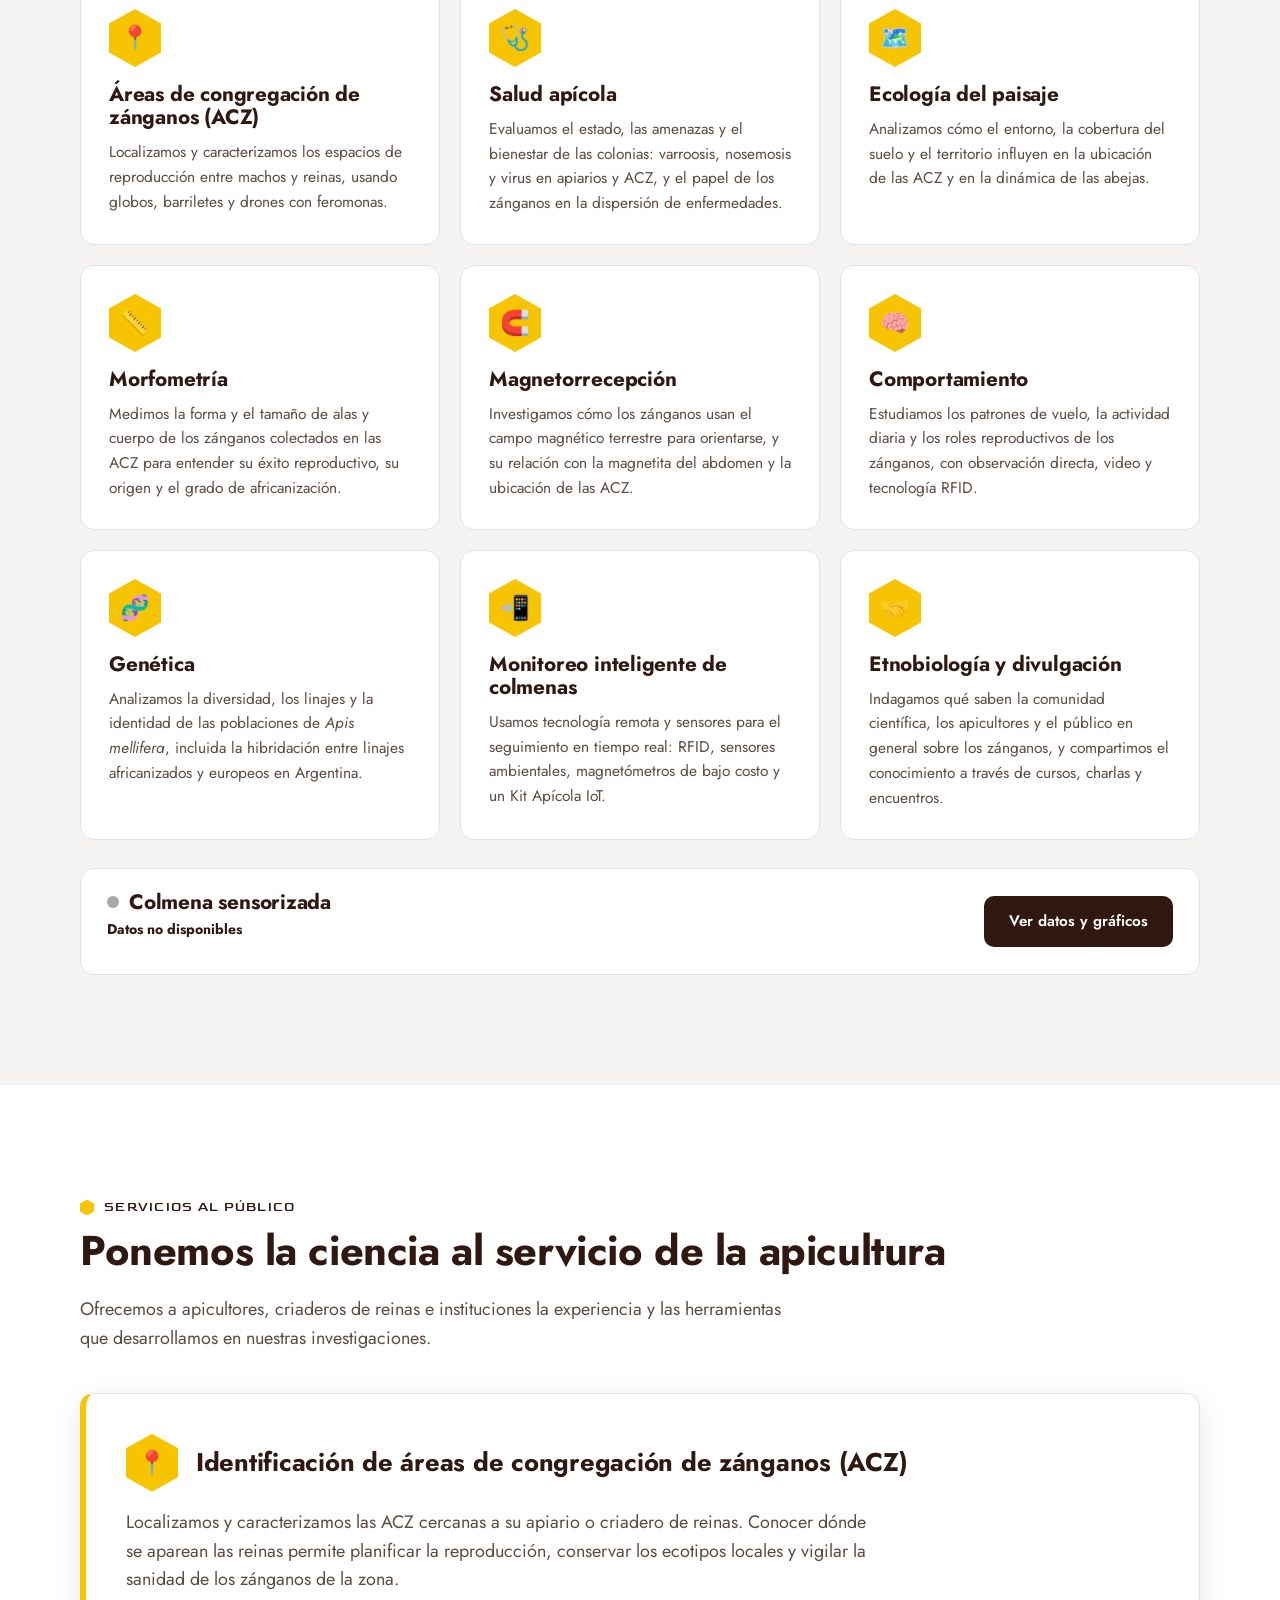
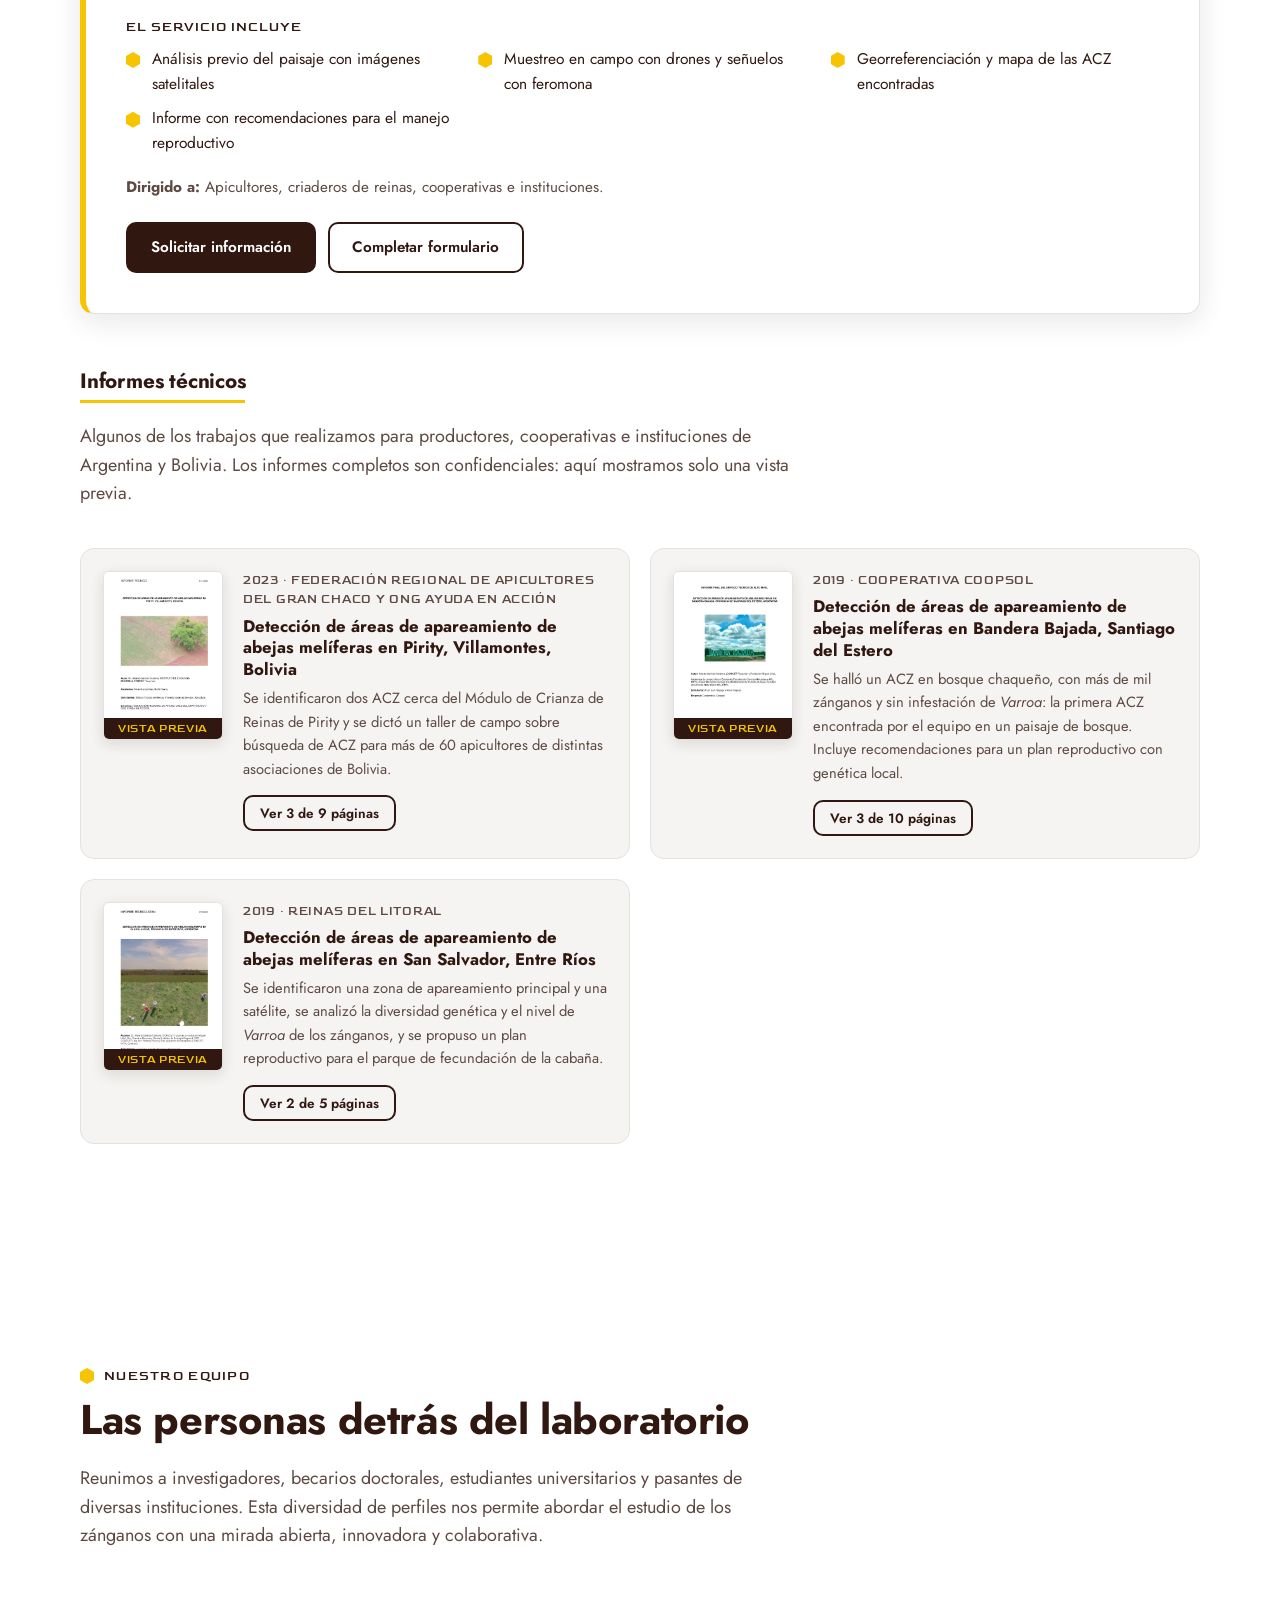
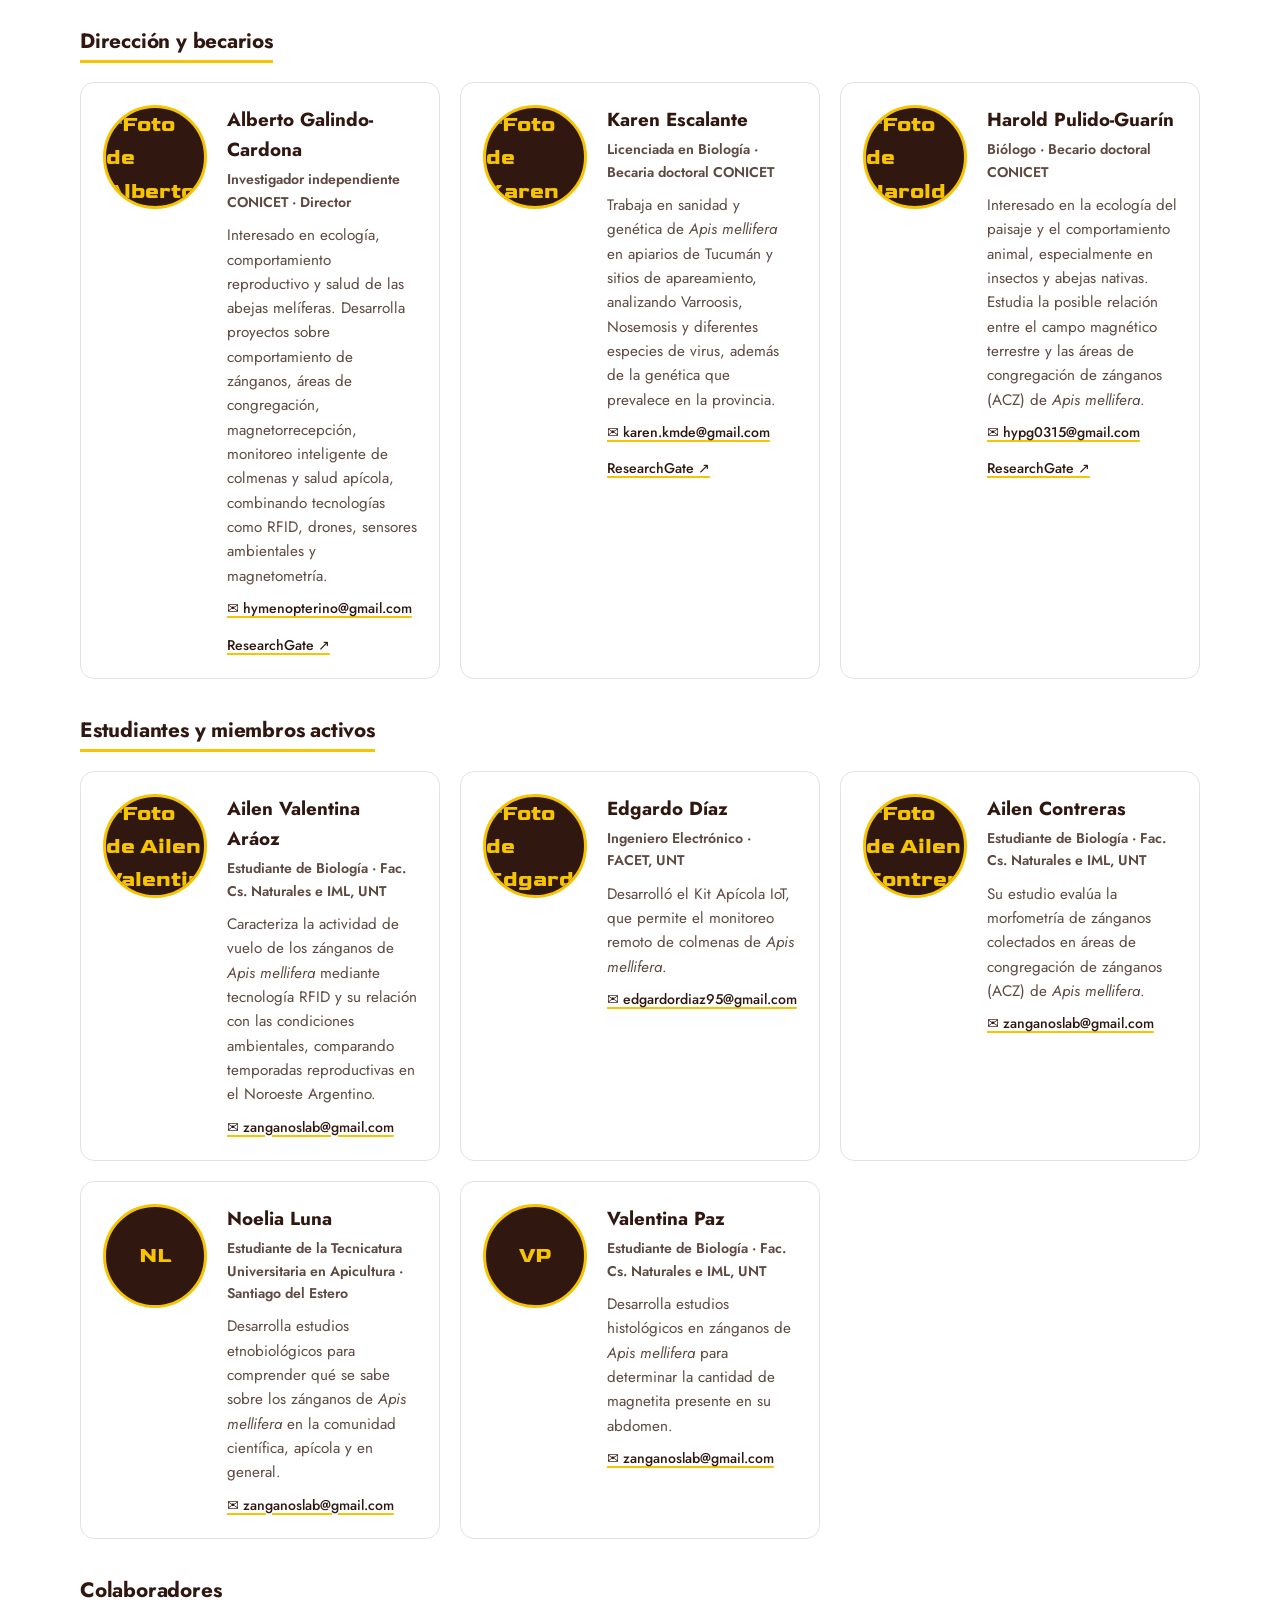
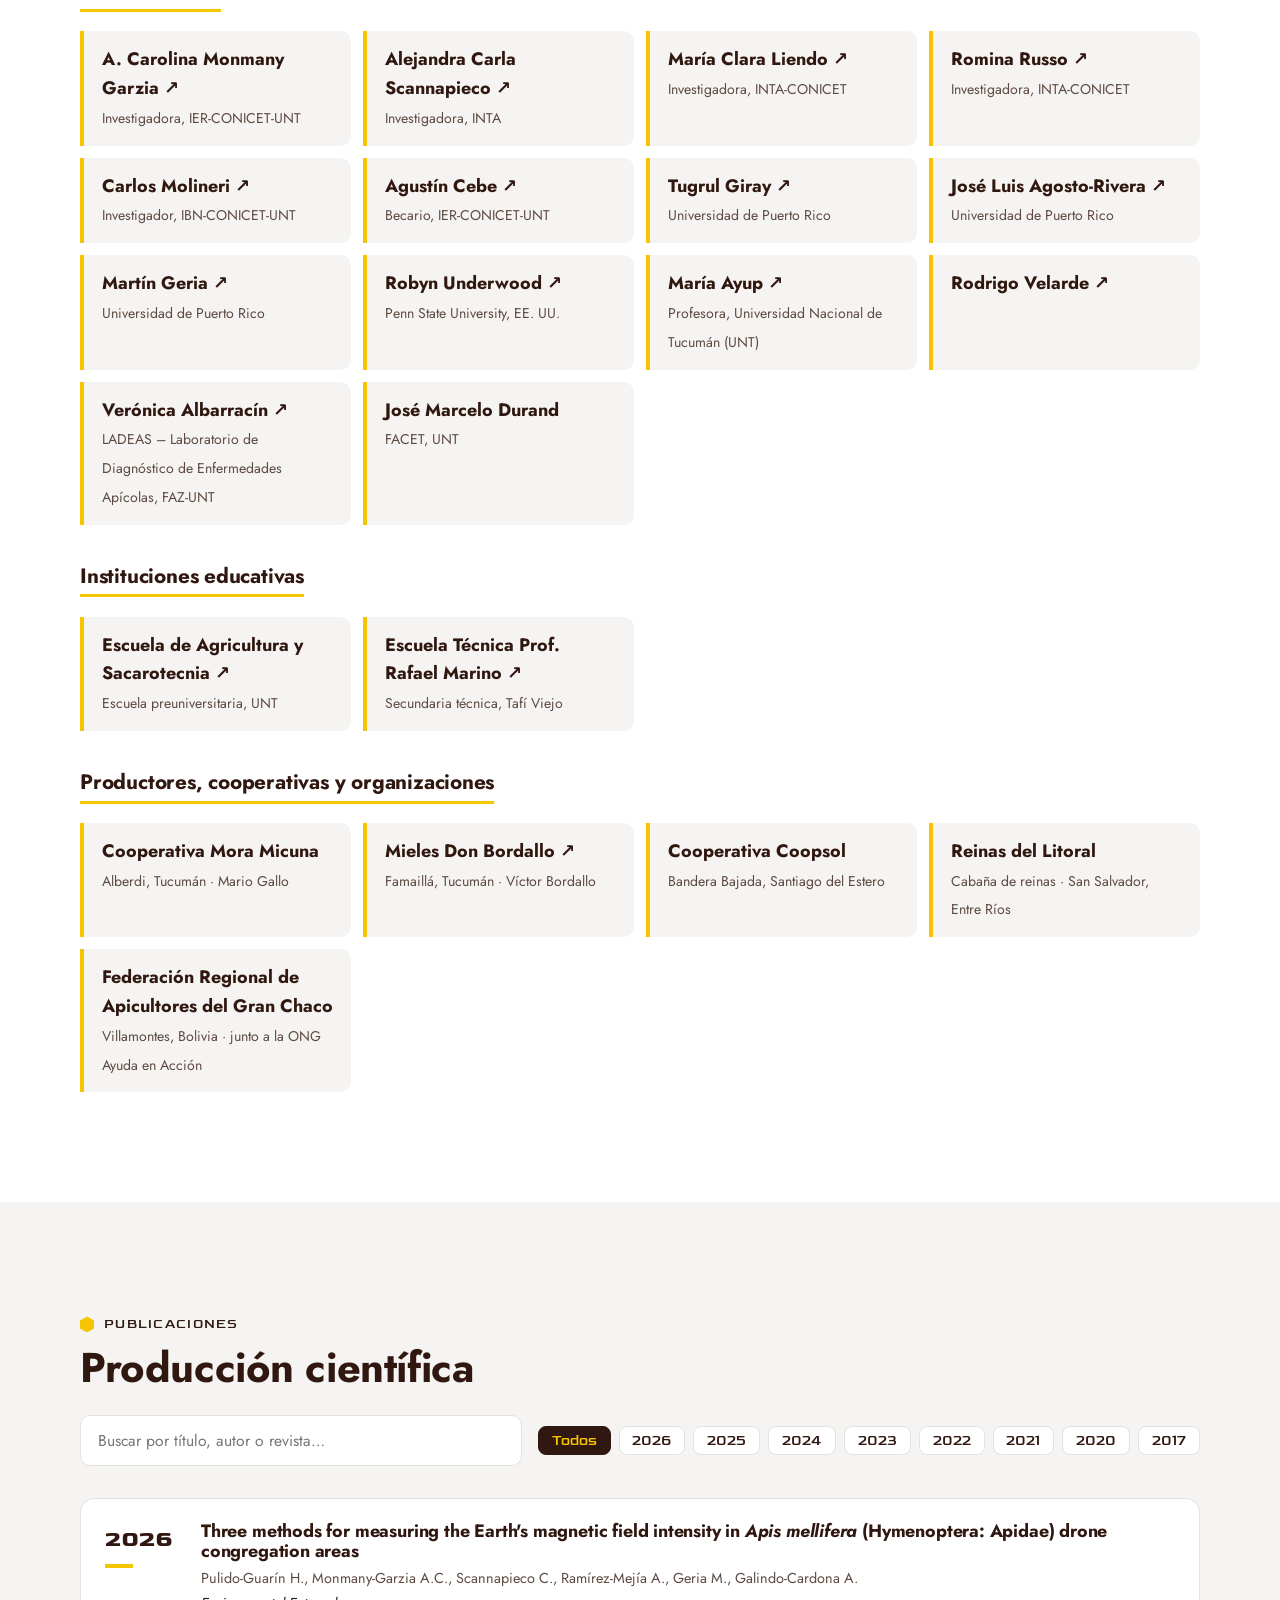
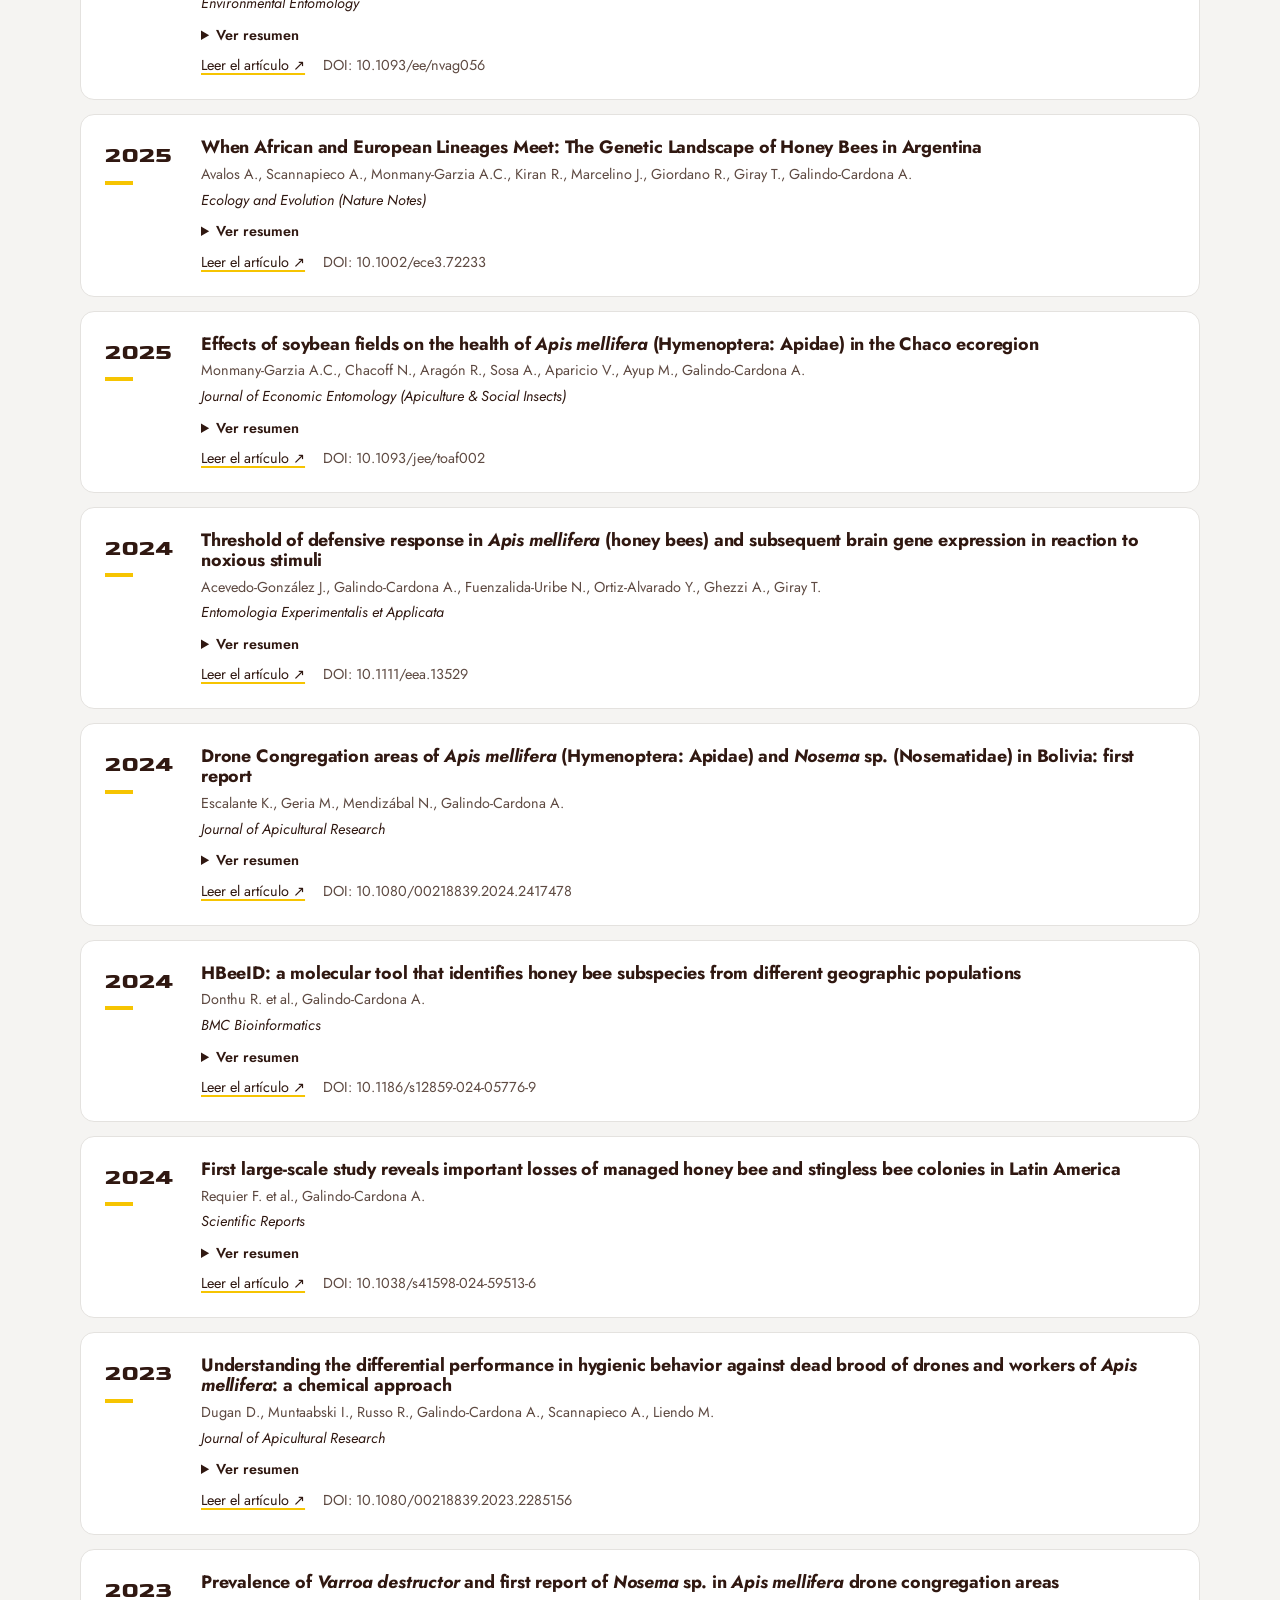
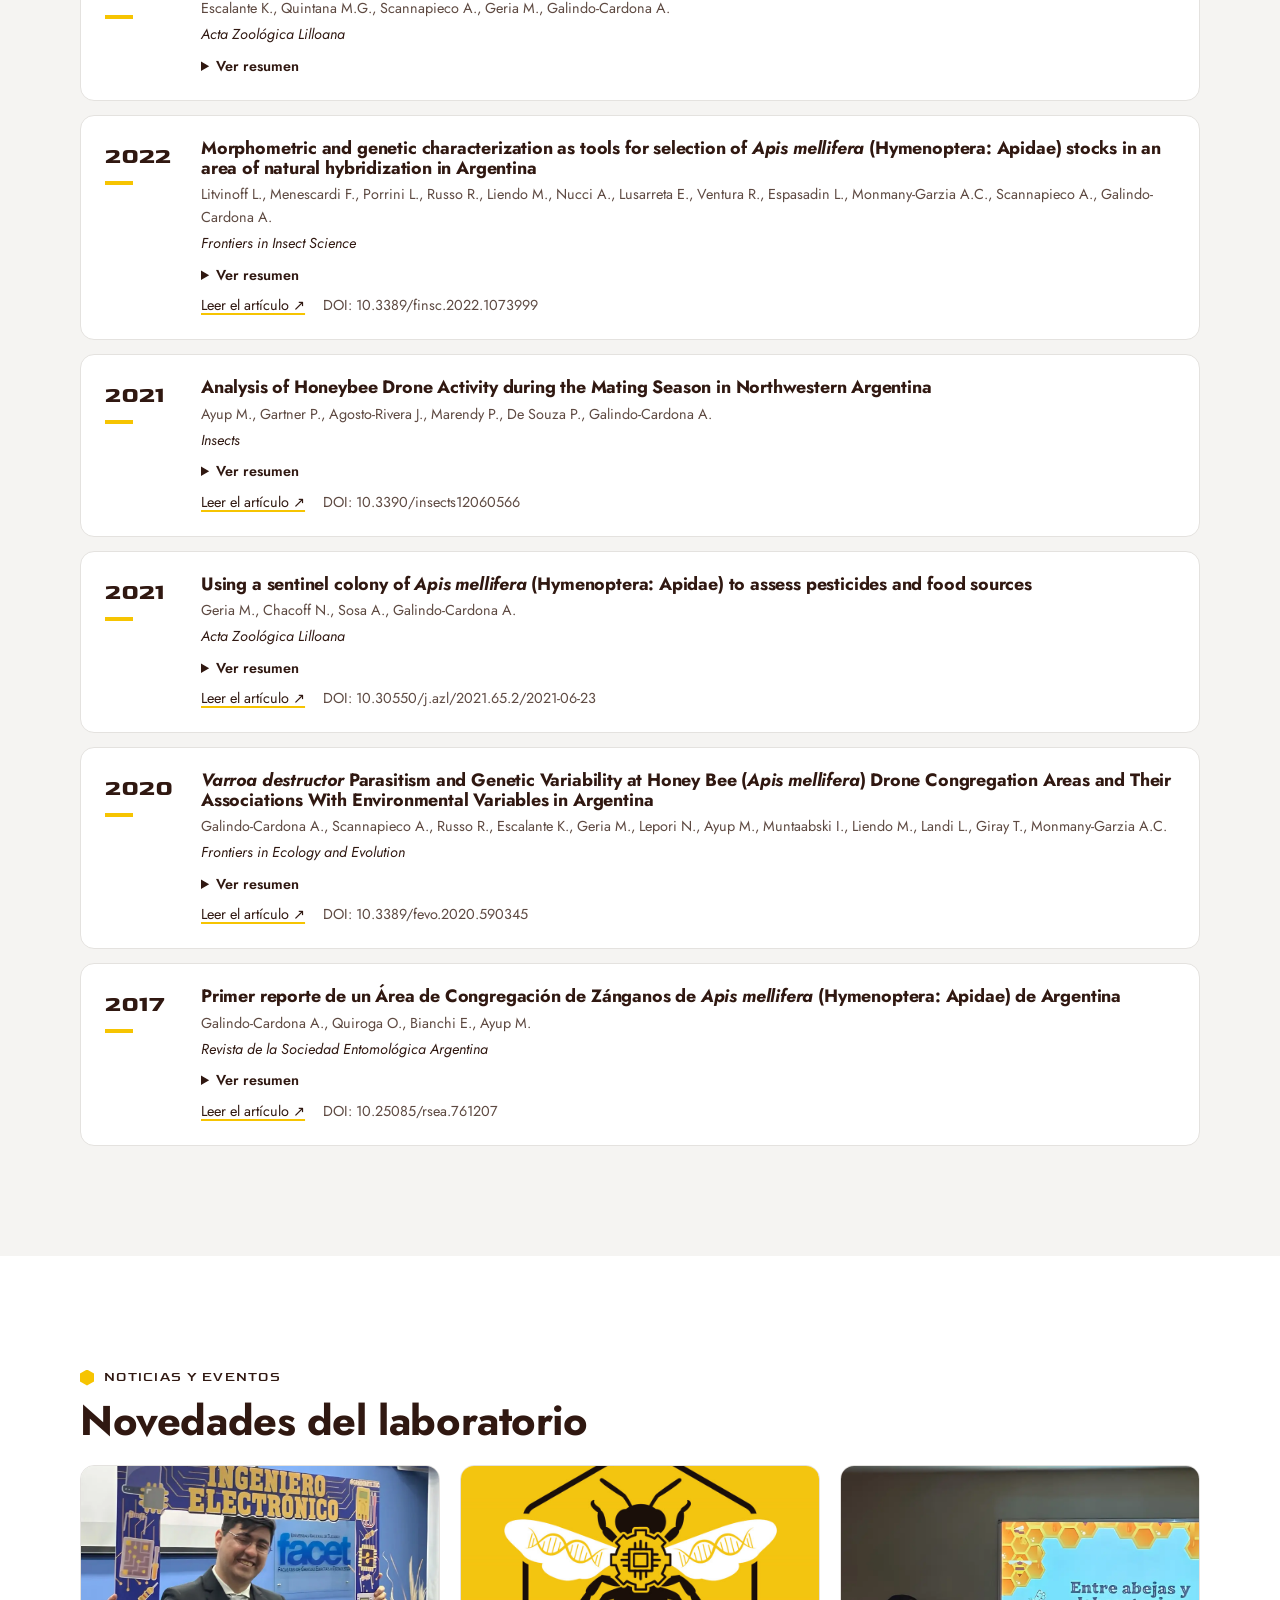
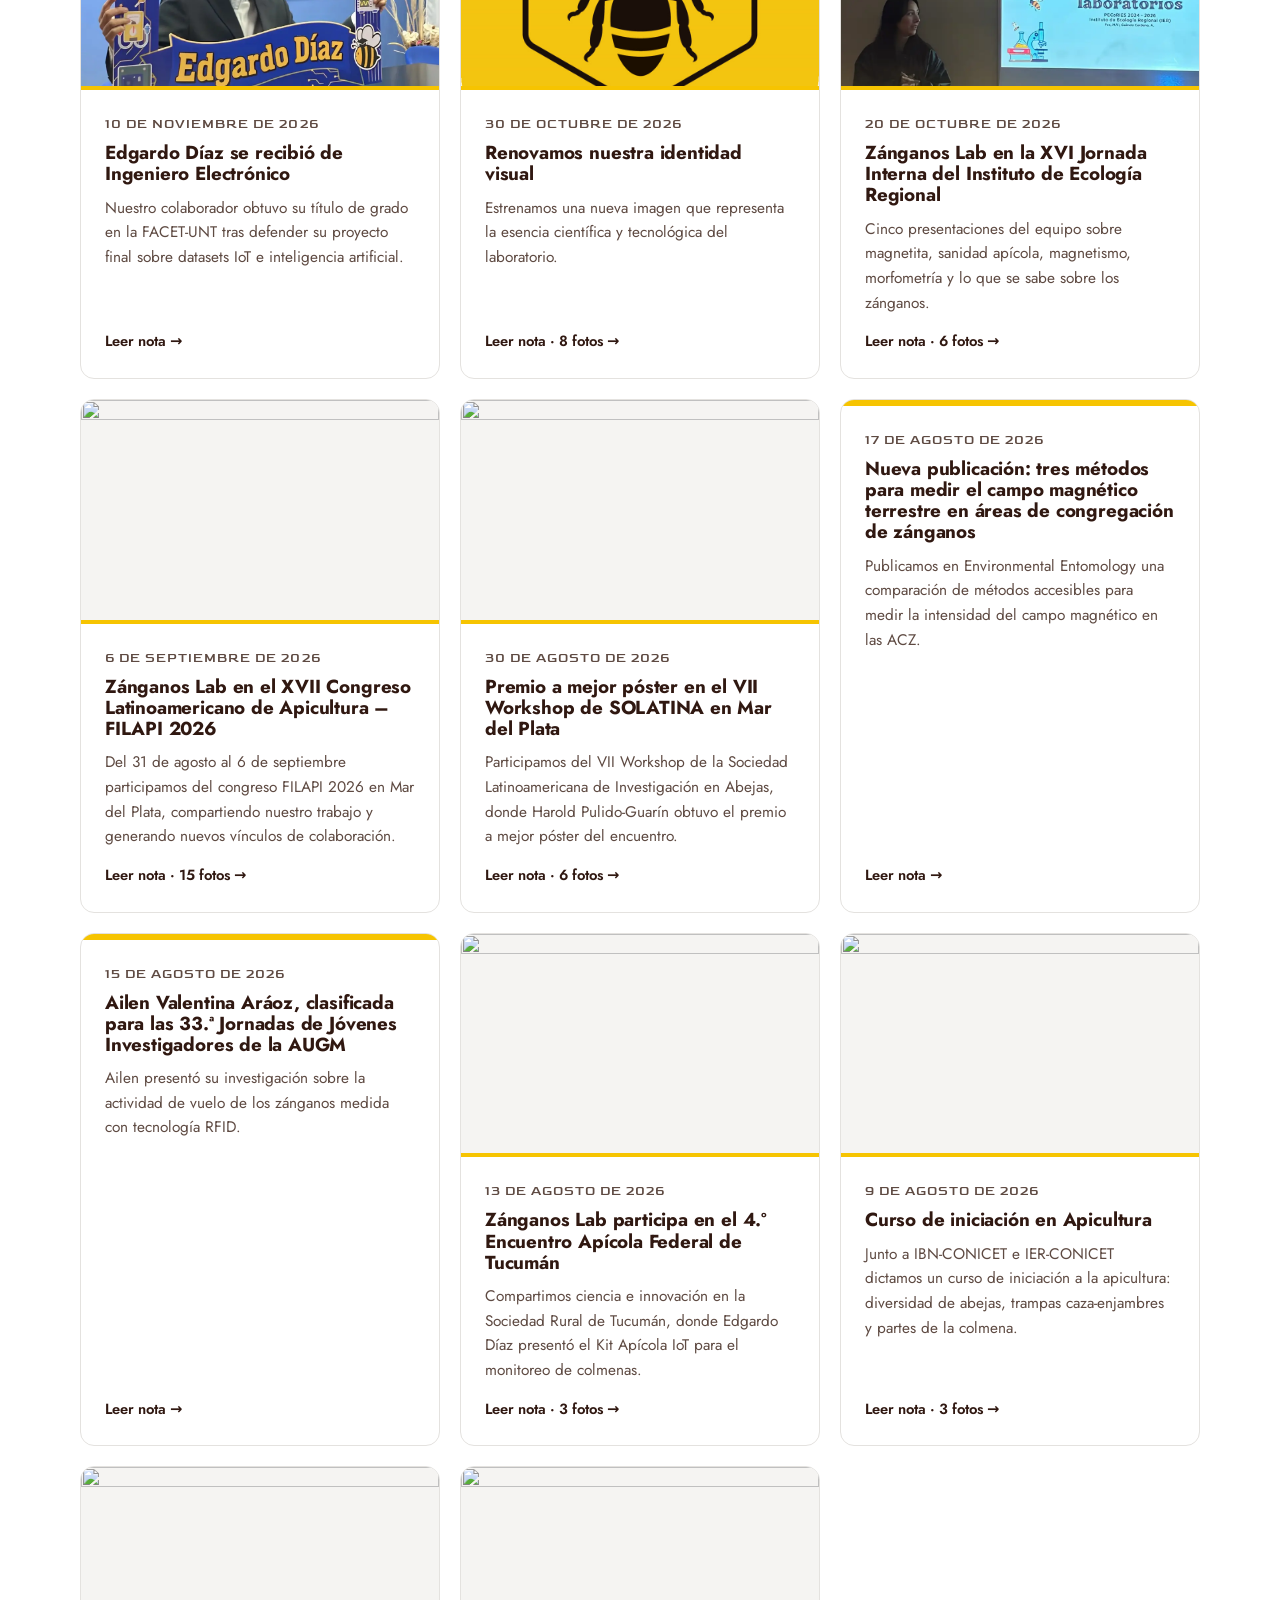
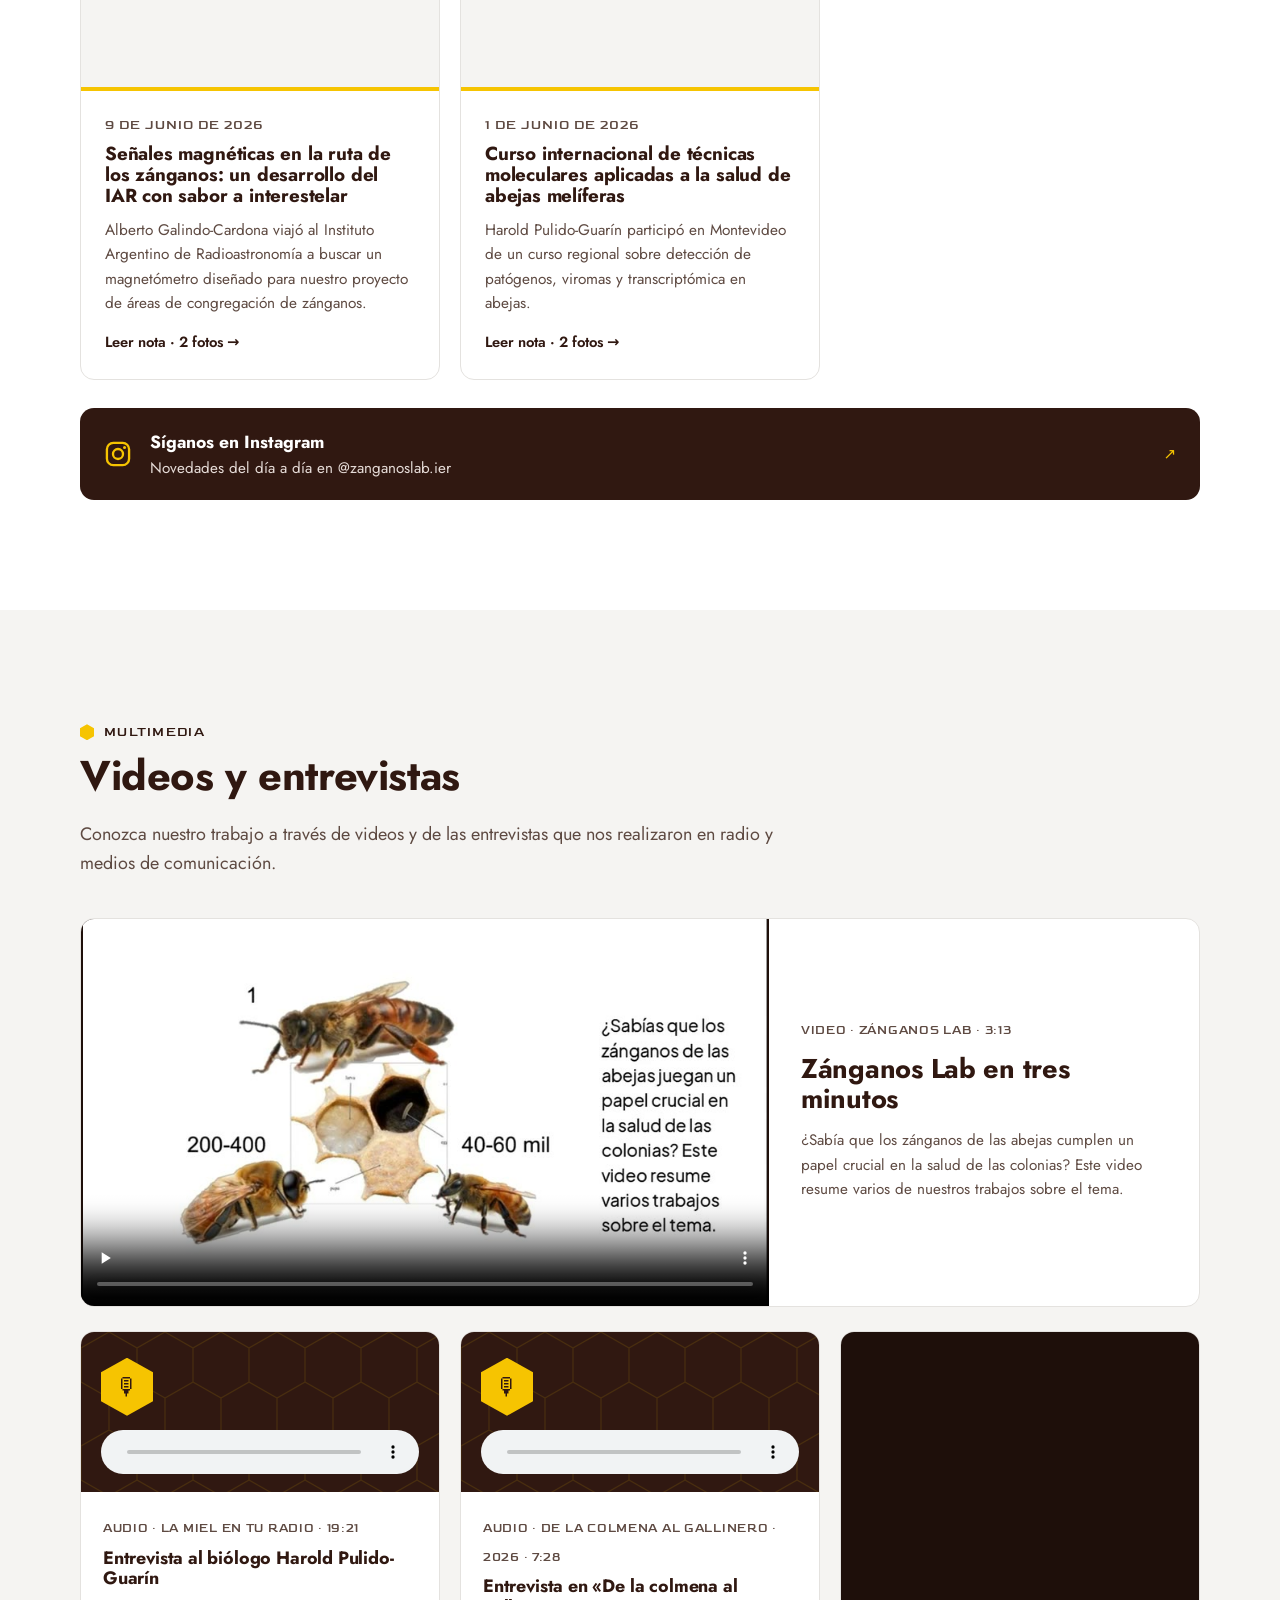
==== commit 2dd1b20f: "Apóyenos, logo con QR, Colmena sensorizada y juego traducido - Nueva página de donaciones (apoyanos." ====
--- a/index.html
+++ b/index.html
@@ -45,7 +45,7 @@
   <!-- Manual de identidad: Futura PT (principal) + Goldman (complementaria).
        Futura PT es de pago (Adobe Fonts); Jost es su equivalente libre más cercano. -->
   <link href="https://fonts.googleapis.com/css2?family=Goldman:wght@400;700&family=Jost:wght@300;400;500;600;700;800&display=swap" rel="stylesheet">
-  <link rel="stylesheet" href="css/styles.css?v=2026111902">
+  <link rel="stylesheet" href="css/styles.css?v=2026112201">
 </head>
 <body id="top">
 
@@ -67,6 +67,7 @@
         <a href="#publicaciones">Publicaciones</a>
         <a href="#noticias">Noticias</a>
         <a href="#multimedia">Multimedia</a>
+        <a href="apoyanos.html" class="menu-apoyo">Apóyenos</a>
         <a href="#contacto" class="btn btn-small">Contacto</a>
       </nav>
     </div>
@@ -168,7 +169,7 @@
         <!-- Adelanto de los datos en vivo (js/colmena-api.js) -->
         <div class="envivo-home" id="envivo-home">
           <div>
-            <h3><span class="punto-estado" id="home-punto"></span> Colmena en vivo</h3>
+            <h3><span class="punto-estado" id="home-punto"></span> Colmena sensorizada</h3>
             <p class="monitoreo-estado"><span><b id="home-estado">Conectando…</b> <span id="home-ultimo"></span></span></p>
             <div class="envivo-valores" id="home-valores"></div>
           </div>
@@ -260,6 +261,21 @@
         <p class="section-intro">Conozca nuestro trabajo a través de videos y de las entrevistas que nos realizaron en radio y medios de comunicación.</p>
         <div id="multimedia-destacado"></div>
         <div class="medios" id="multimedia-lista"></div>
+      </div>
+    </section>
+
+    <!-- ============ APÓYENOS (donaciones) ============ -->
+    <section class="apoyo-banda" id="apoyo">
+      <div class="container apoyo-banda-grid">
+        <div>
+          <p class="eyebrow">Apóyenos</p>
+          <h2>Las abejas no pueden hablar. Su donación, sí.</h2>
+          <p>Con su aporte financiamos análisis genéticos, sensores, jornadas de campo y la formación de estudiantes.</p>
+        </div>
+        <div class="apoyo-banda-botones">
+          <a class="btn btn-donar" href="https://ayudar.ar/zanganos-lab" target="_blank" rel="noopener"><span aria-hidden="true">💛</span> Donar ↗</a>
+          <a class="btn btn-claro" href="apoyanos.html">Otras formas de ayudar</a>
+        </div>
       </div>
     </section>
 
@@ -299,12 +315,12 @@
     </div>
   </footer>
 
-  <script src="js/trad-en.js?v=2026111902"></script>
-  <script src="js/trad-pt.js?v=2026111902"></script>
-  <script src="js/i18n.js?v=2026111902"></script>
-  <script src="js/datos.js?v=2026111902"></script>
-  <script src="js/acz.js?v=2026111902"></script>
-  <script src="js/colmena-api.js?v=2026111902"></script>
-  <script src="js/main.js?v=2026111902"></script>
+  <script src="js/trad-en.js?v=2026112201"></script>
+  <script src="js/trad-pt.js?v=2026112201"></script>
+  <script src="js/i18n.js?v=2026112201"></script>
+  <script src="js/datos.js?v=2026112201"></script>
+  <script src="js/acz.js?v=2026112201"></script>
+  <script src="js/colmena-api.js?v=2026112201"></script>
+  <script src="js/main.js?v=2026112201"></script>
 </body>
 </html>
--- a/css/styles.css
+++ b/css/styles.css
@@ -591,10 +591,43 @@
   .reveal { opacity: 1; transform: none; transition: none; }
 }
 
+/* ---------- Apóyenos (donaciones) ---------- */
+.menu a.menu-apoyo { font-weight: 600; }
+.menu a.menu-apoyo::before { content: "♥"; color: #e0a800; margin-right: 5px; }
+.btn-donar { background: var(--amarillo); border-color: var(--amarillo); color: var(--cafe); font-size: 1.05rem; padding: .8em 1.6em; }
+.btn-donar:hover { background: var(--cafe); border-color: var(--cafe); color: var(--amarillo); }
+.apoyo-banda { background: var(--cafe); color: #fff; padding: clamp(40px, 6vw, 64px) 0; }
+.apoyo-banda .eyebrow { color: var(--amarillo); }
+.apoyo-banda h2 { color: #fff; font-size: clamp(1.6rem, 3.4vw, 2.3rem); }
+.apoyo-banda p { color: #e6dcd8; margin: 0; }
+.apoyo-banda-grid { display: grid; grid-template-columns: 1fr auto; gap: 28px; align-items: center; }
+.apoyo-banda-botones { display: flex; flex-wrap: wrap; gap: 12px; }
+.apoyo-hero { display: grid; grid-template-columns: 1.3fr 1fr; gap: 48px; align-items: center; }
+.apoyo-hero h1 { font-size: clamp(2rem, 4.4vw, 3rem); }
+.apoyo-logo { margin: 0; text-align: center; }
+.apoyo-logo img { width: min(360px, 80vw); height: auto; }
+.apoyo-logo figcaption { font-size: .9rem; color: var(--cafe-suave); margin-top: 8px; }
+.apoyo-titulo { margin-top: clamp(40px, 6vw, 64px); }
+.aportes { display: grid; grid-template-columns: repeat(auto-fit, minmax(210px, 1fr)); gap: 16px; }
+.aporte { background: var(--blanco); border: 1px solid var(--borde); border-top: 4px solid var(--amarillo); border-radius: var(--radio); padding: 20px; }
+.aporte-icono { font-size: 1.8rem; display: block; }
+.aporte b { display: block; font-family: var(--tech); font-size: 1.7rem; margin: 4px 0 6px; }
+.aporte p { margin: 0; color: var(--cafe-suave); }
+.apoyo-nota { margin-top: 18px; color: var(--cafe-suave); }
+.apoyo-formas .card p { margin-bottom: 1em; }
+.apoyo-descargas { display: flex; flex-wrap: wrap; gap: 8px; }
+.apoyo-final { margin-top: clamp(40px, 6vw, 64px); padding: 28px; border-radius: var(--radio); background: var(--fondo-alt); display: flex; flex-wrap: wrap; gap: 16px; align-items: center; justify-content: space-between; }
+.apoyo-final p { margin: 0; font-size: 1.2rem; font-weight: 600; }
+@media (max-width: 900px) {
+  .apoyo-banda-grid, .apoyo-hero { grid-template-columns: 1fr; }
+  .apoyo-logo { order: 1; }
+  .apoyo-logo img { width: 220px; }
+}
+
 /* ---------- Responsive ---------- */
 .menu a { white-space: nowrap; }
 /* Menú desplegable: se activa antes que el resto del diseño móvil porque el menú tiene 9 enlaces y el selector de idioma */
-@media (max-width: 1240px) {
+@media (max-width: 1340px) {
   .idiomas { margin-left: auto; }
   .nav-toggle { display: block; }
   .menu {
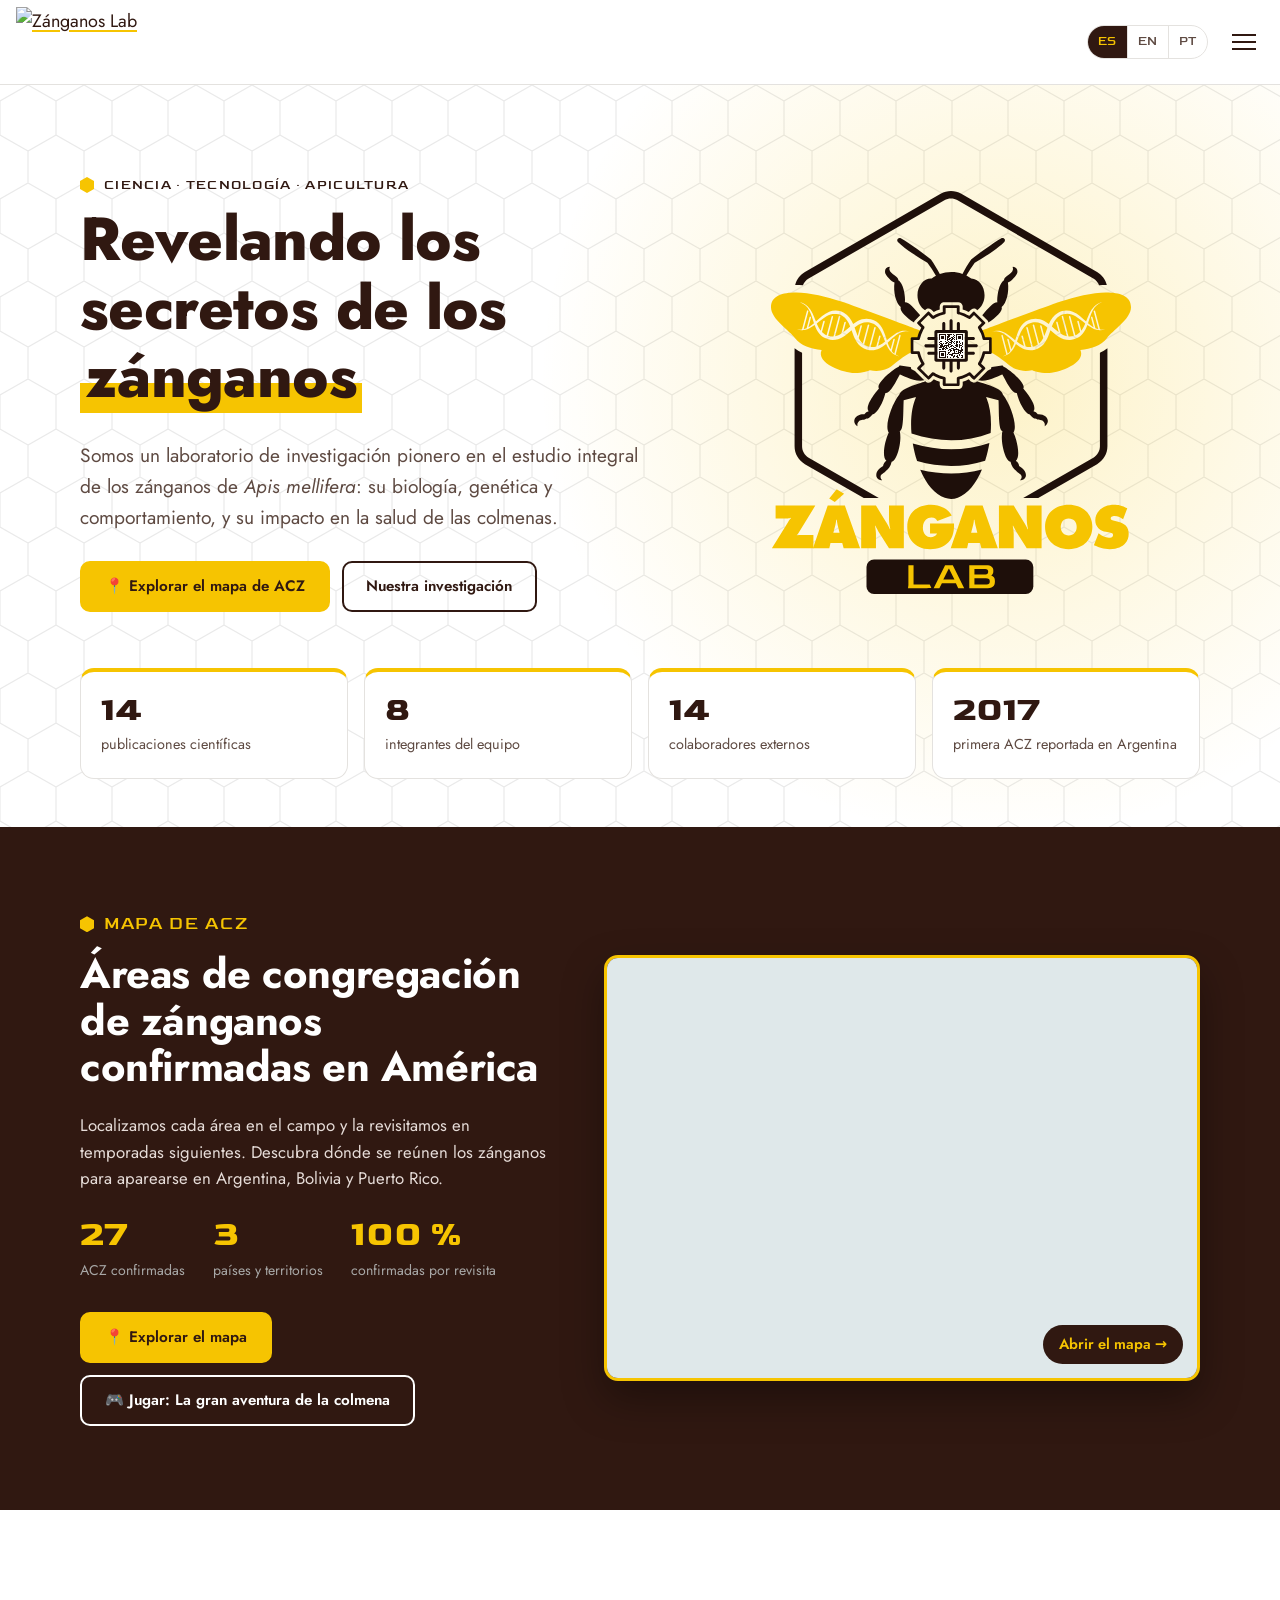
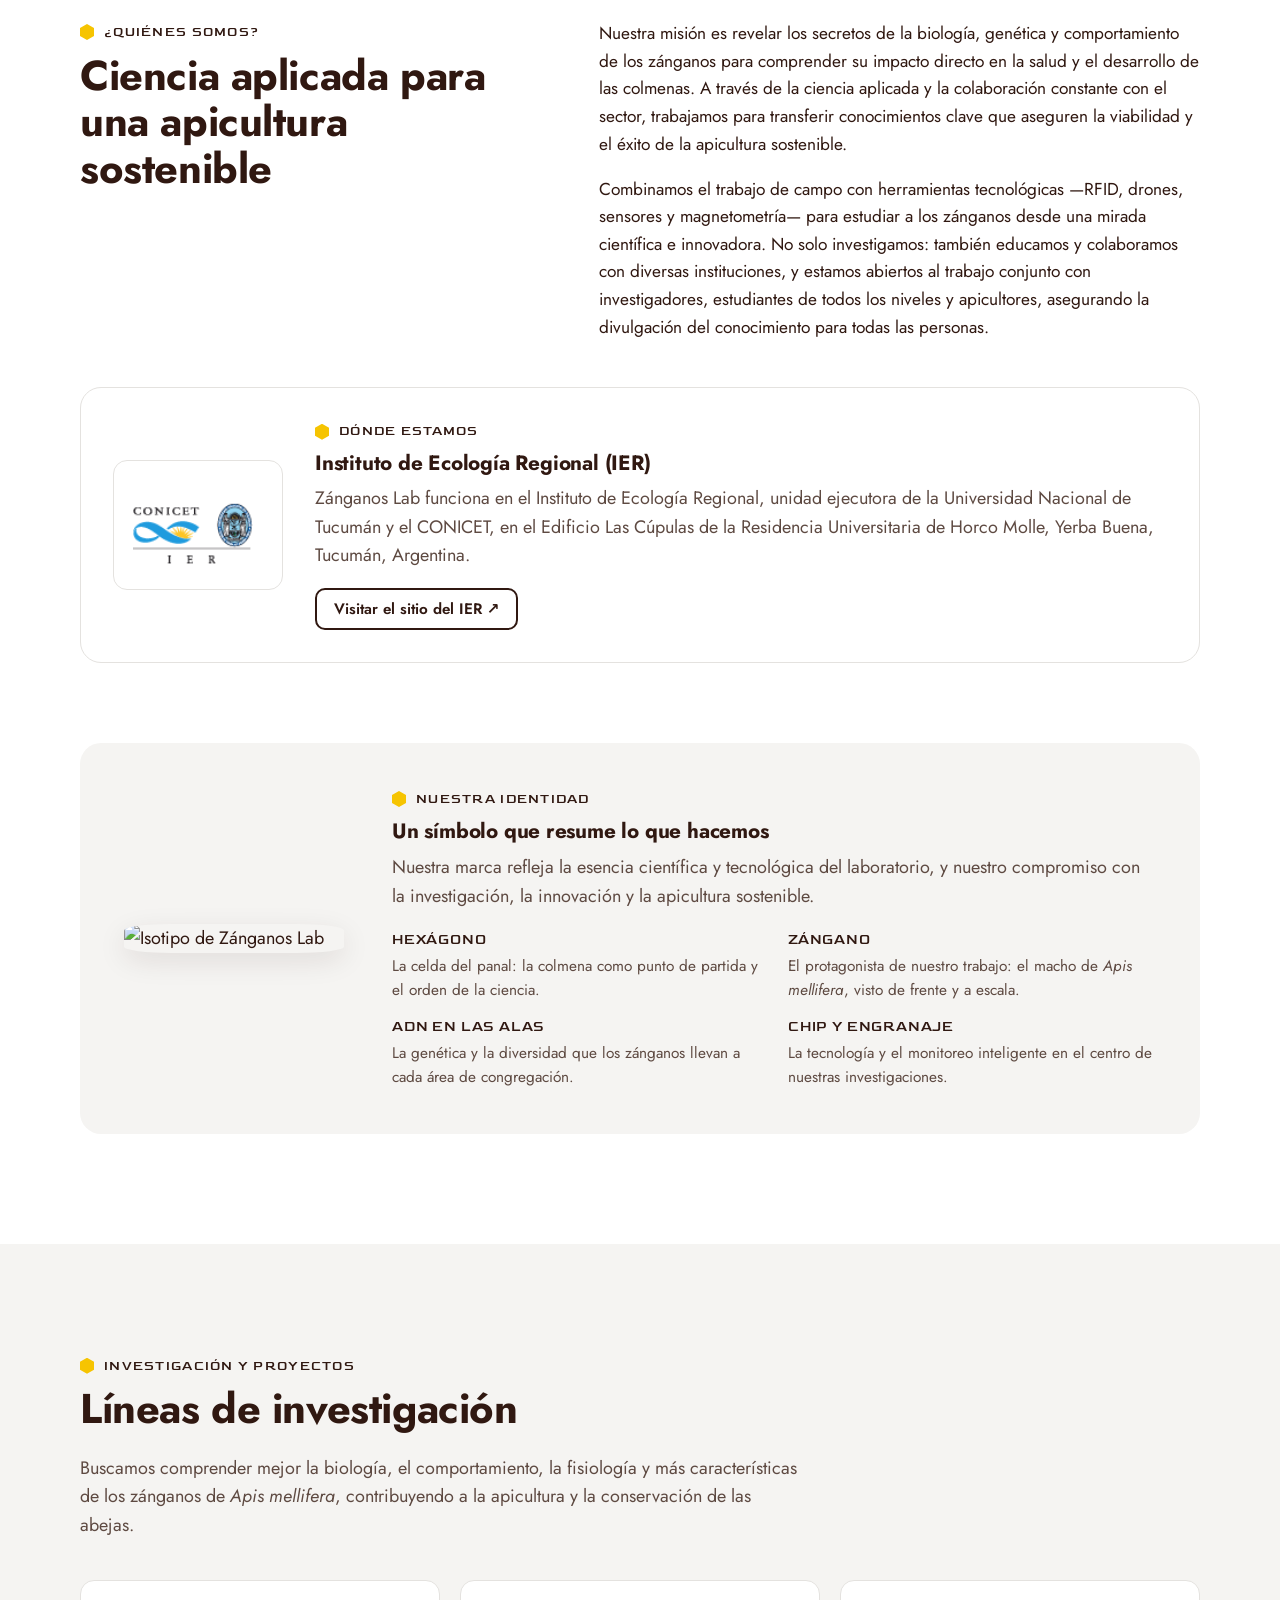
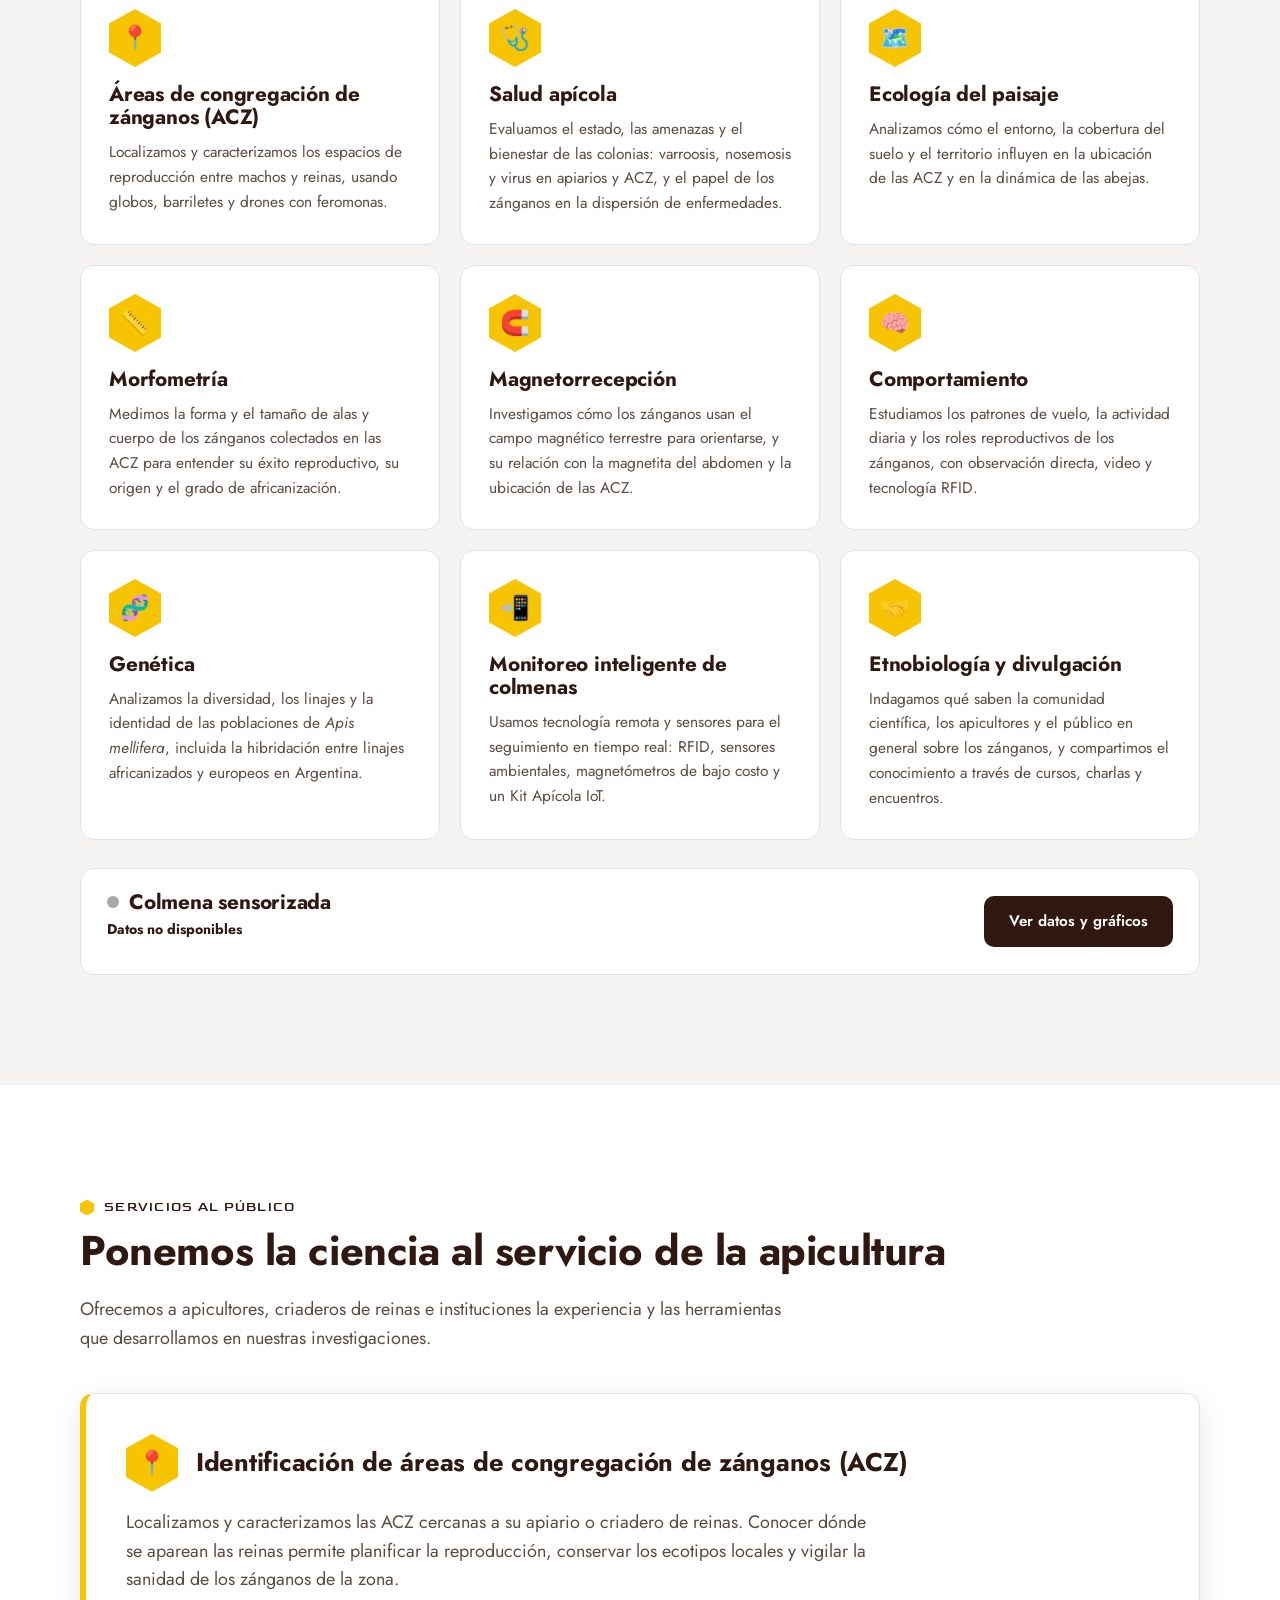
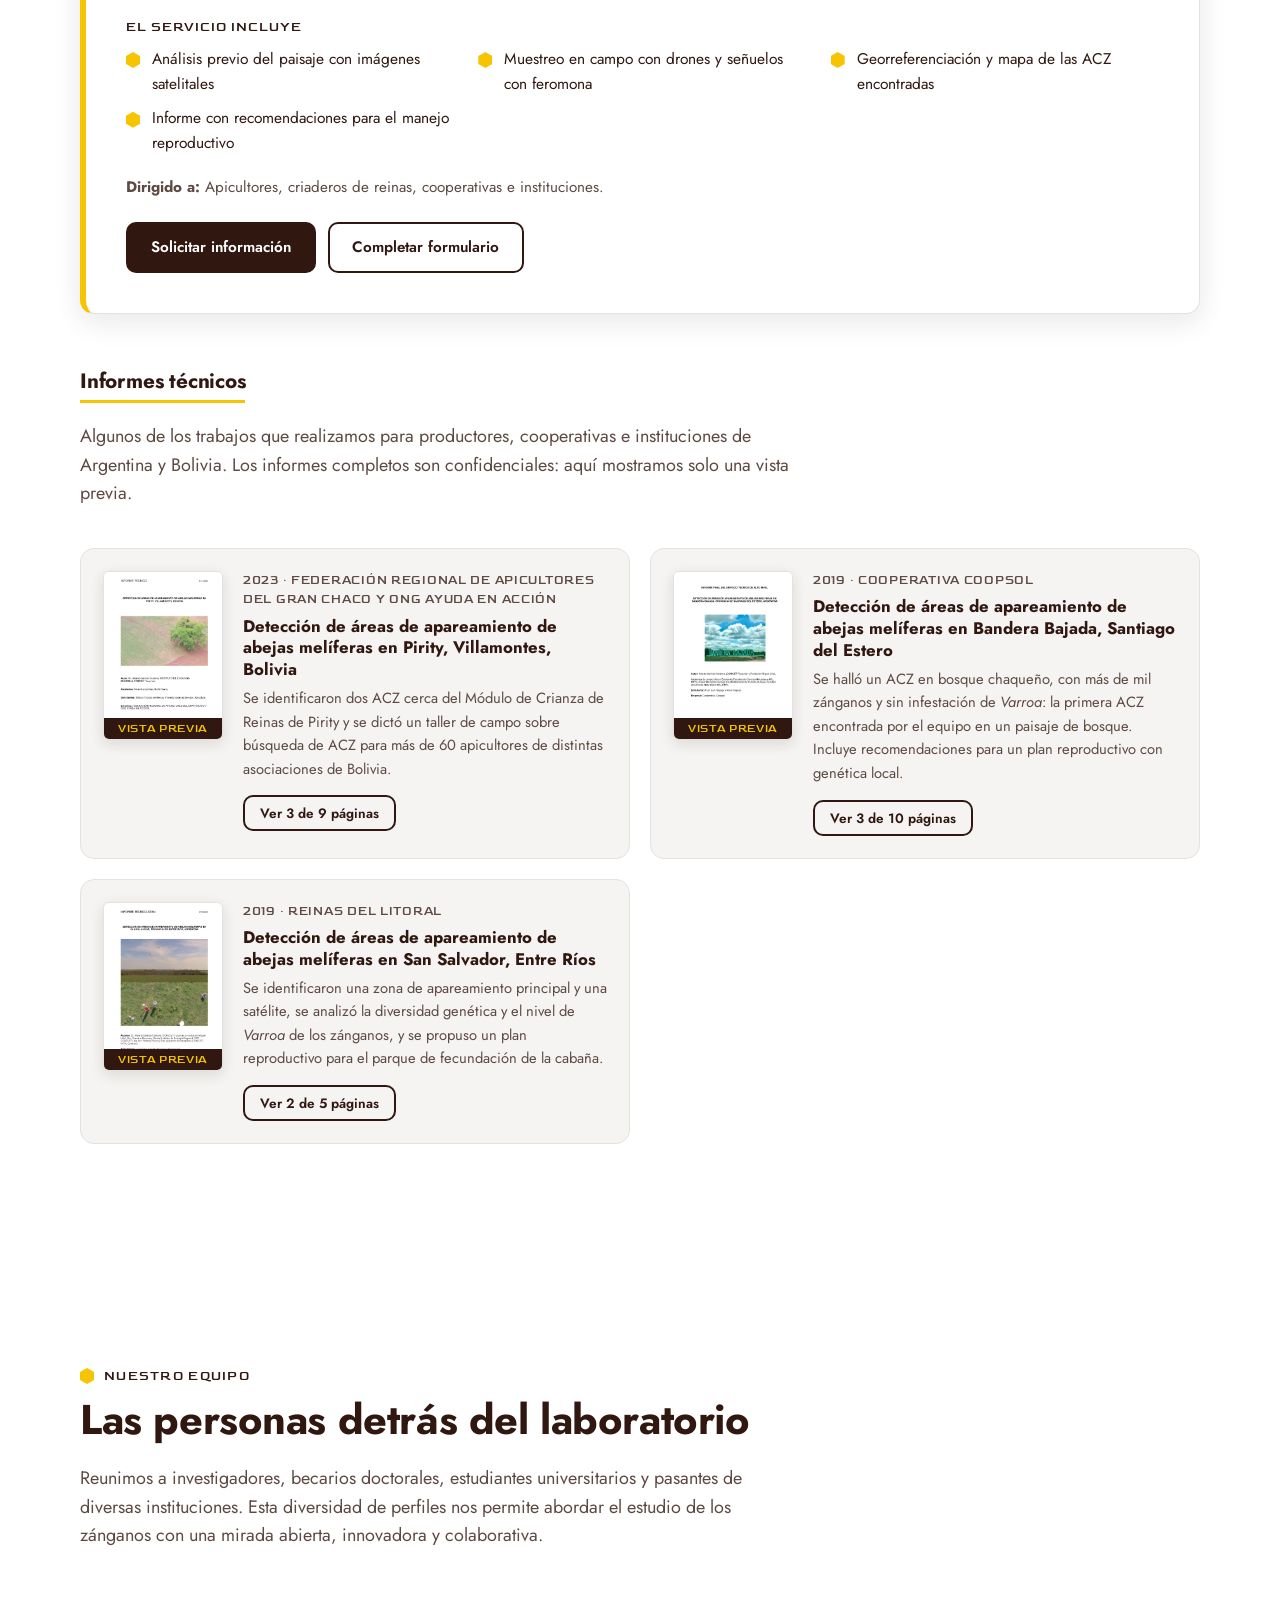
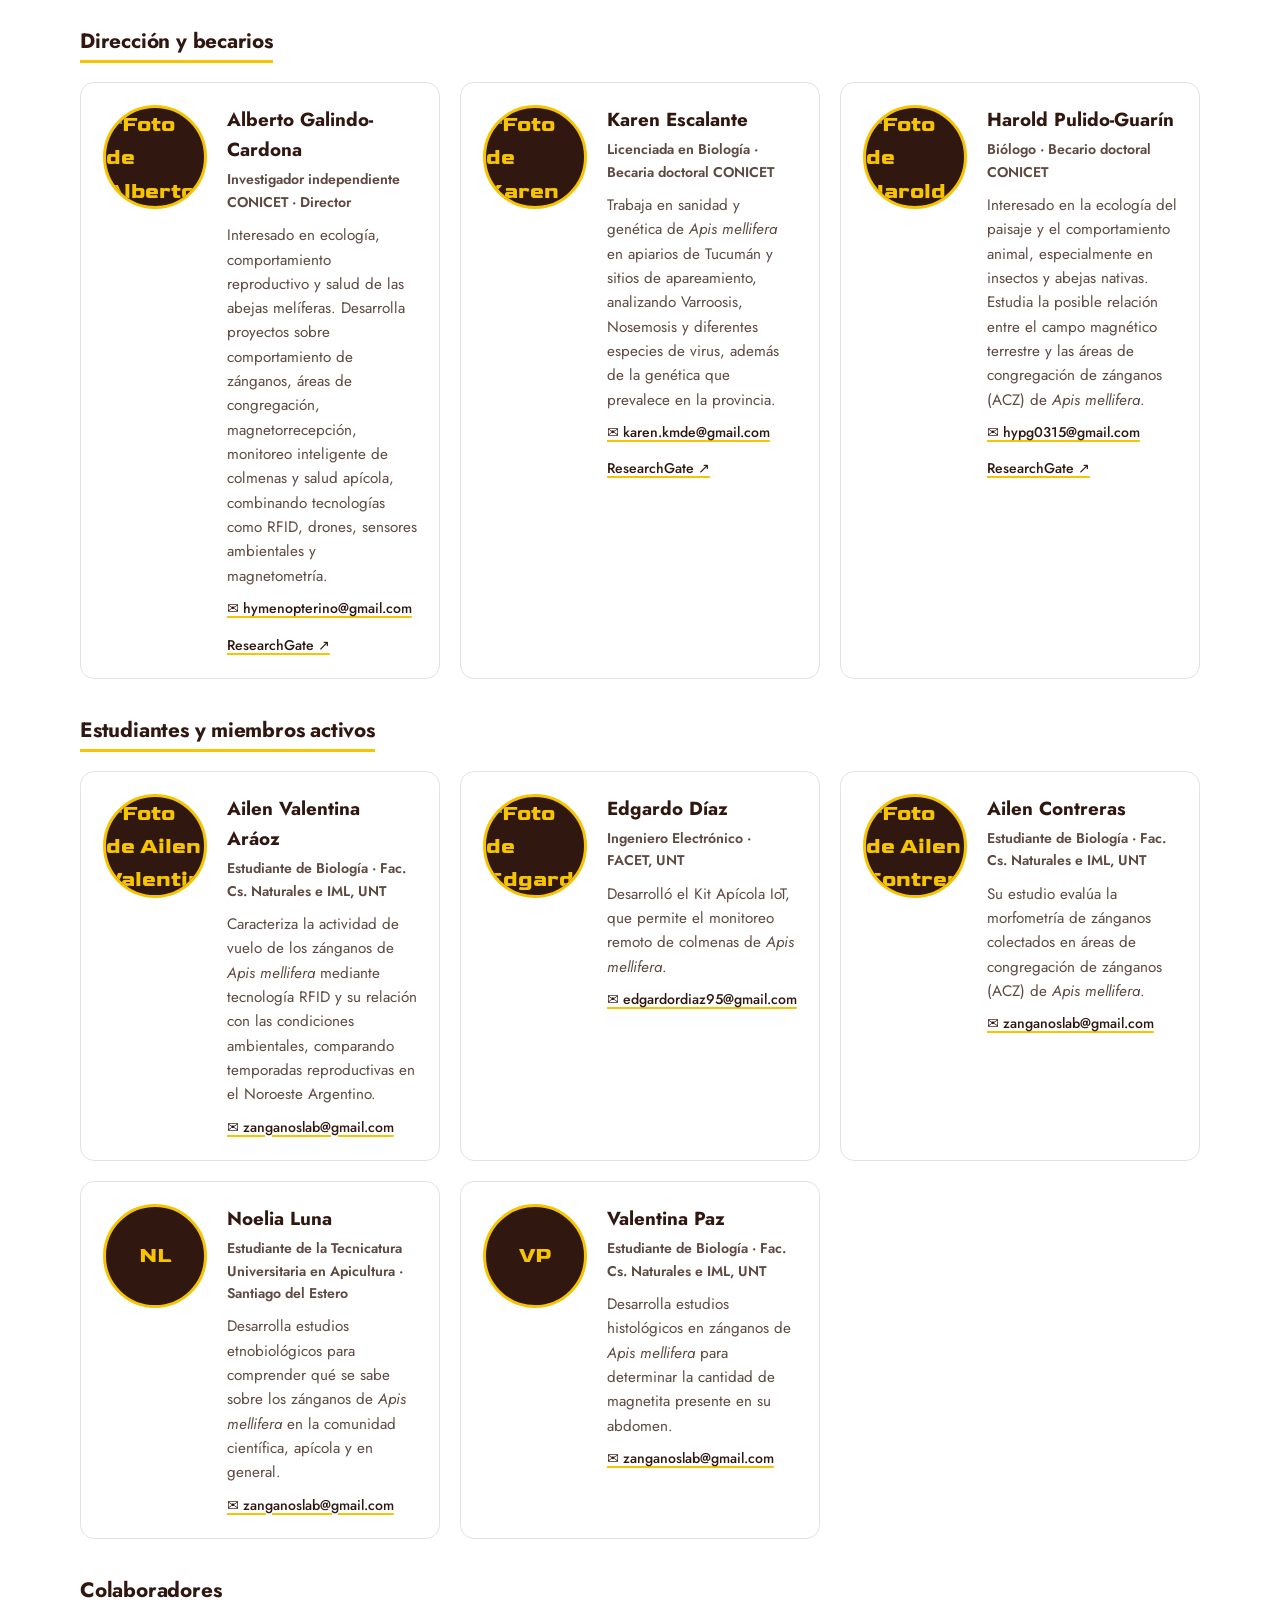
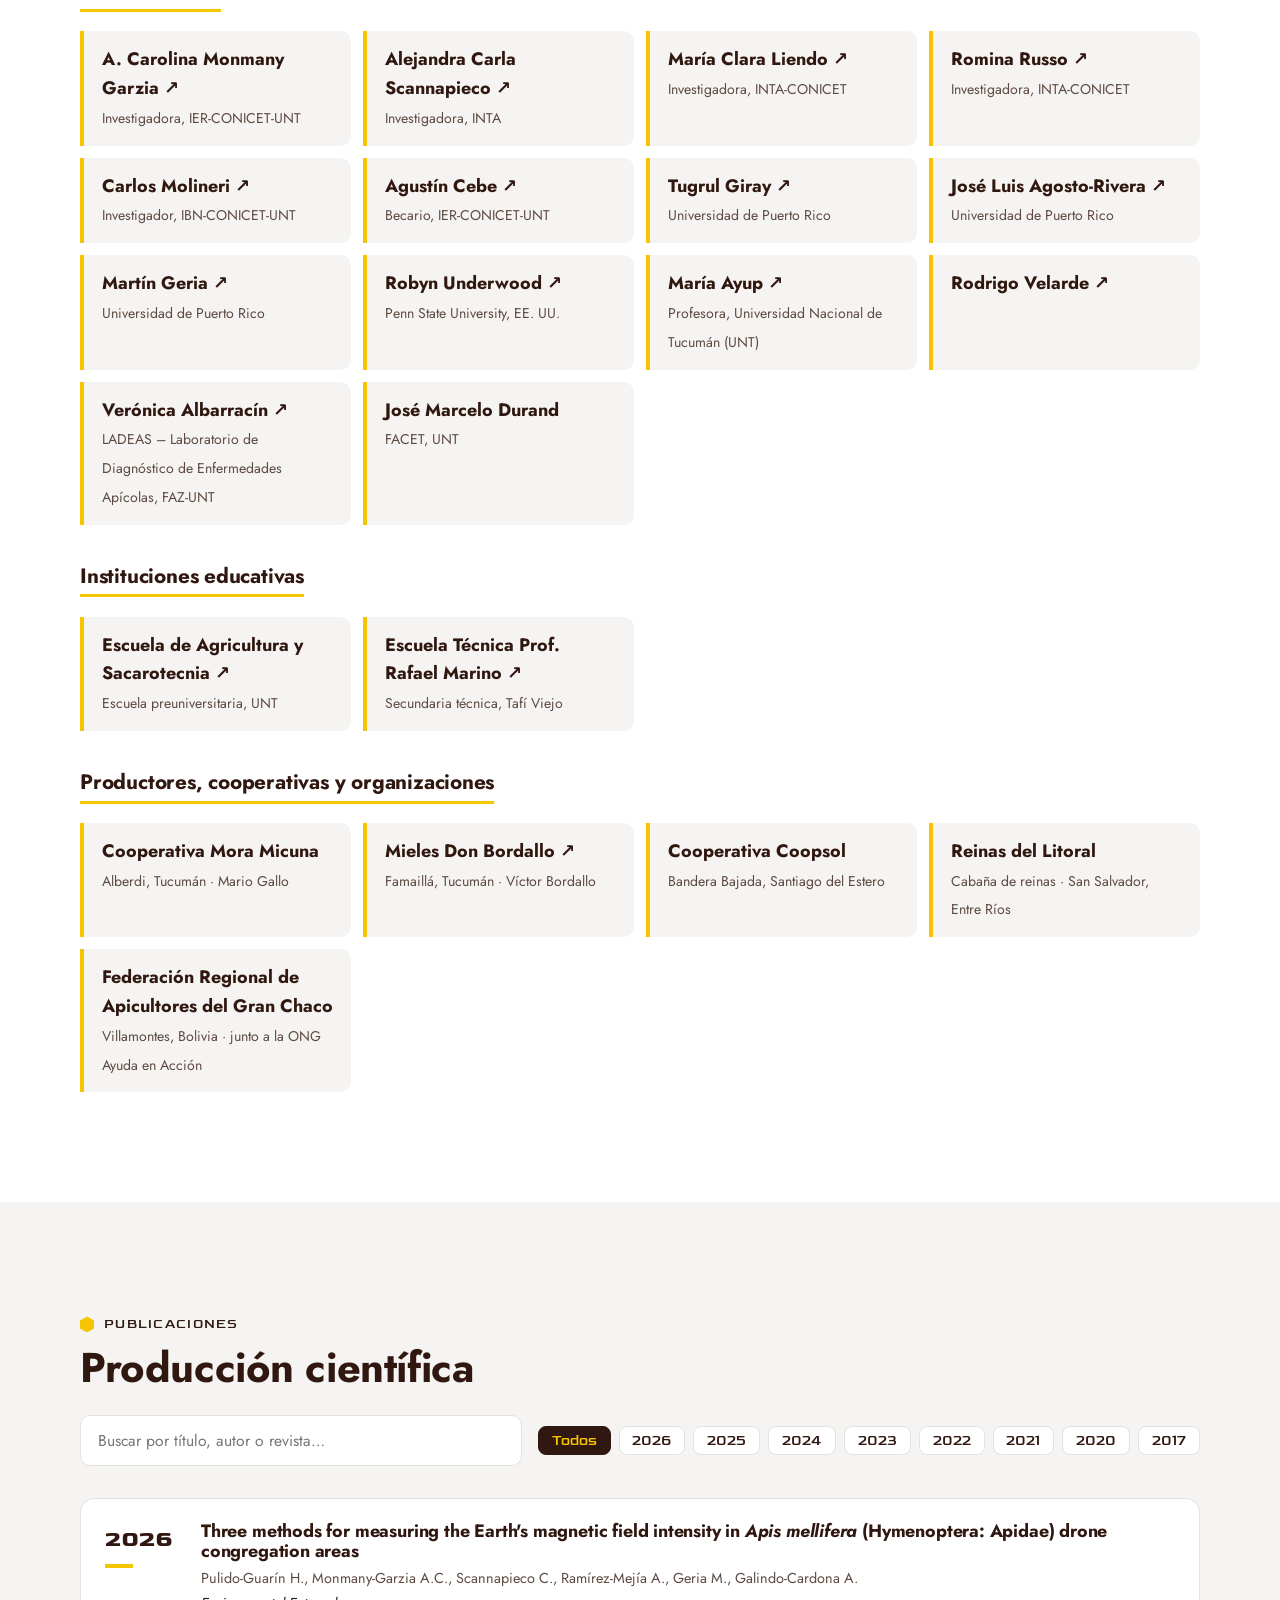
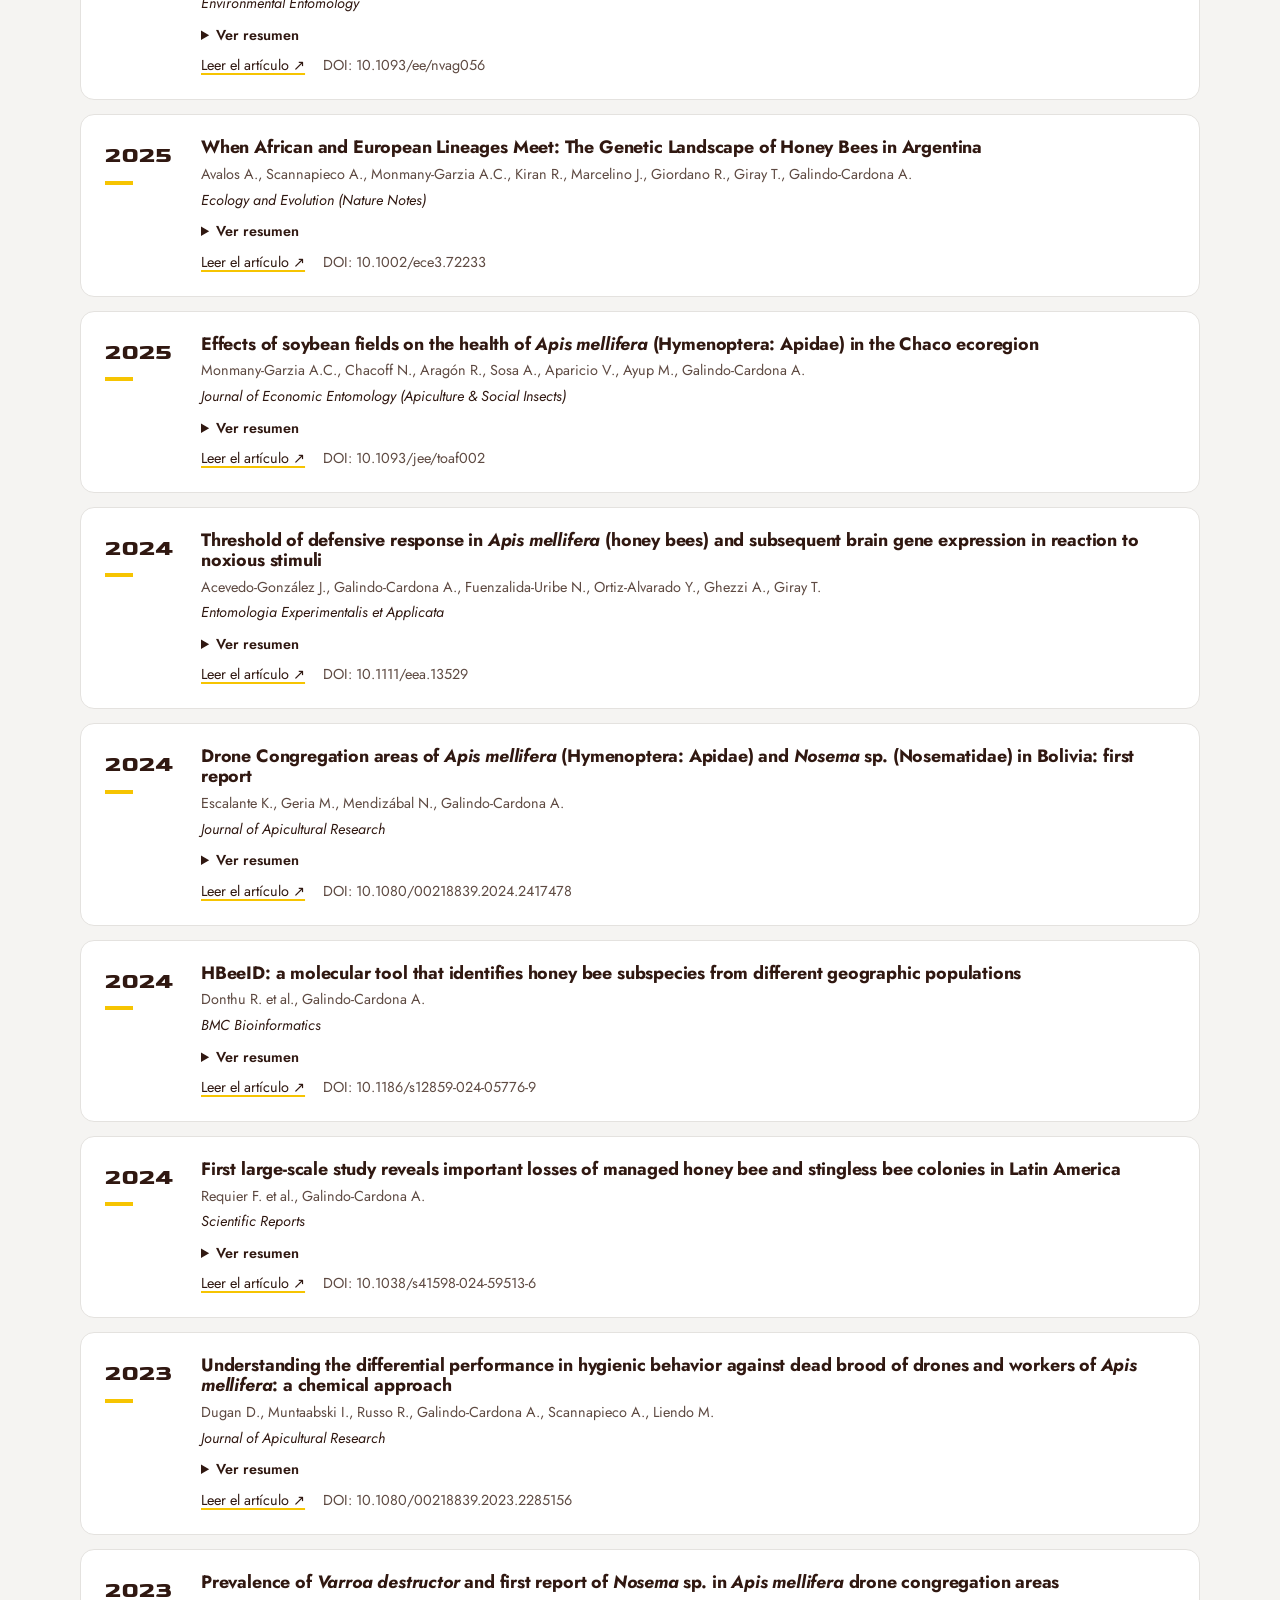
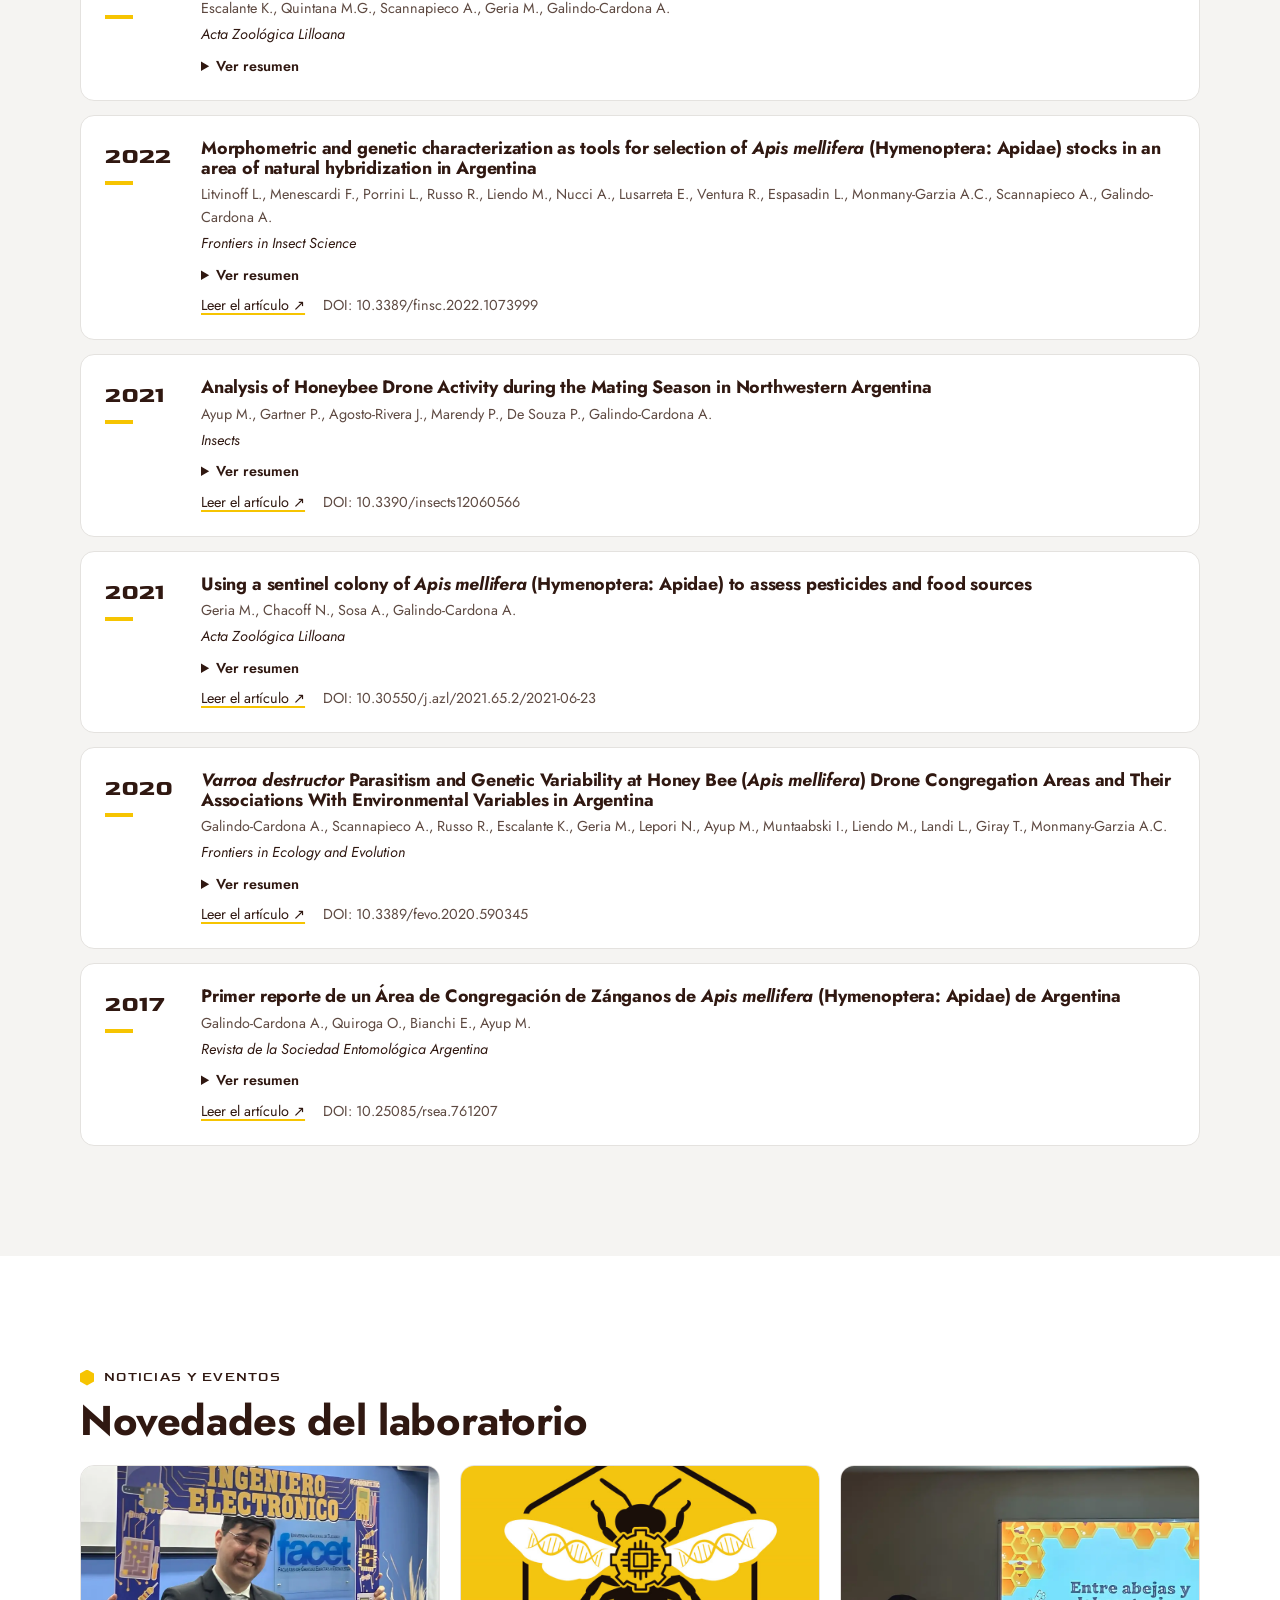
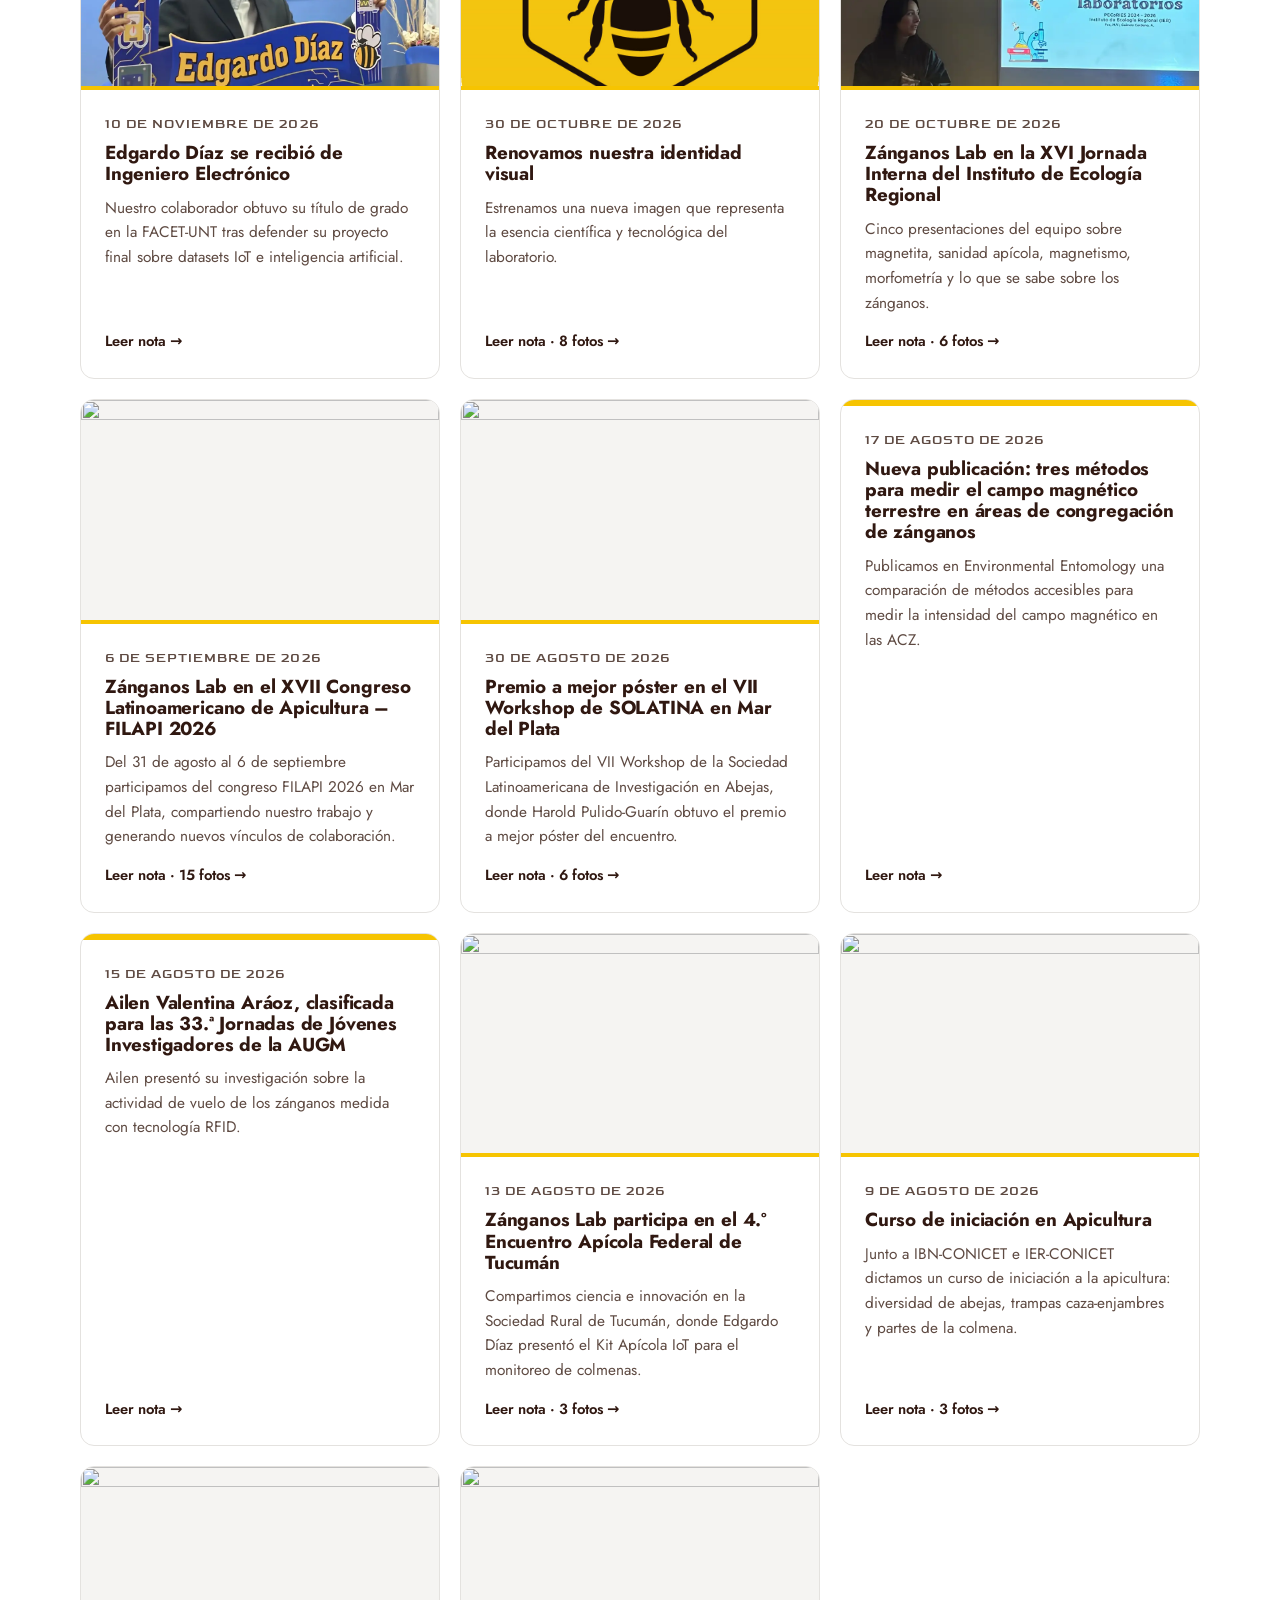
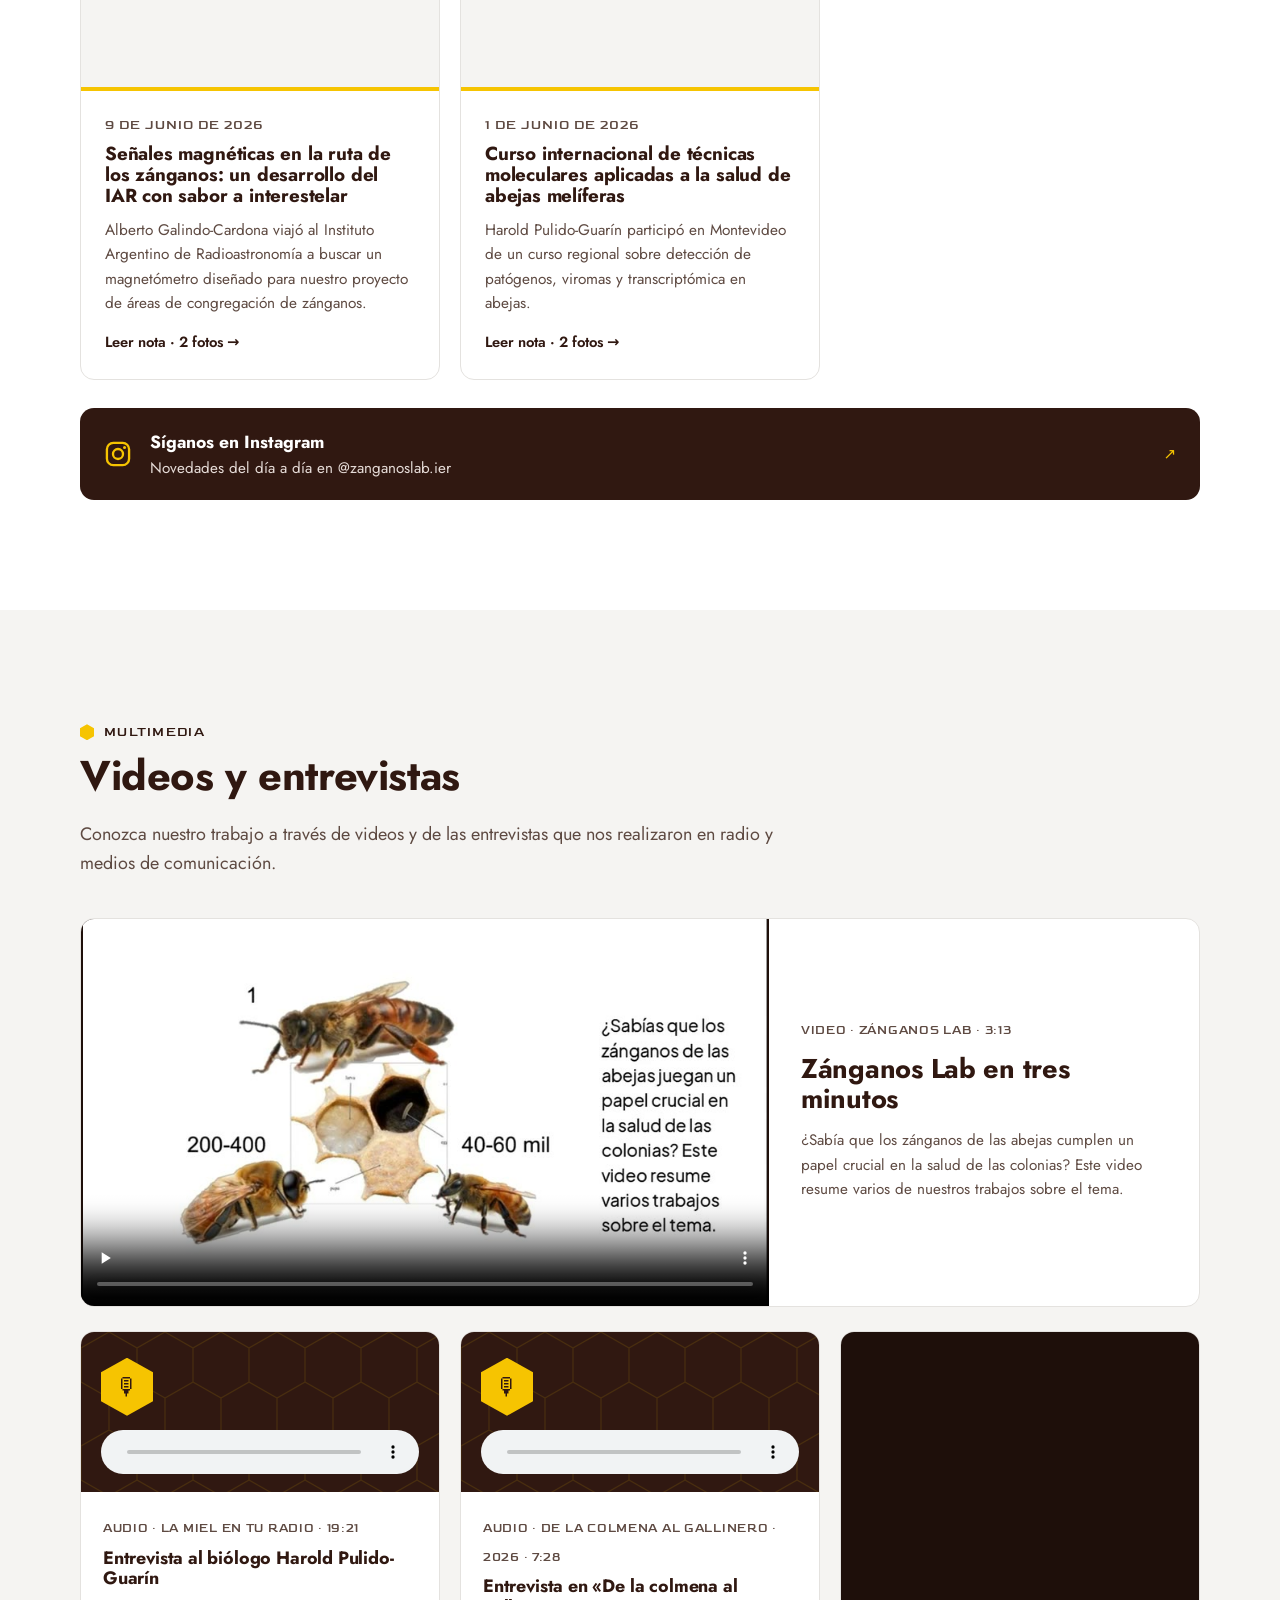
==== commit 1afe9415: "Logo con QR en el inicio de la portada El logo grande del inicio pasa a ser la versión con código QR" ====
--- a/index.html
+++ b/index.html
@@ -45,7 +45,7 @@
   <!-- Manual de identidad: Futura PT (principal) + Goldman (complementaria).
        Futura PT es de pago (Adobe Fonts); Jost es su equivalente libre más cercano. -->
   <link href="https://fonts.googleapis.com/css2?family=Goldman:wght@400;700&family=Jost:wght@300;400;500;600;700;800&display=swap" rel="stylesheet">
-  <link rel="stylesheet" href="css/styles.css?v=2026112201">
+  <link rel="stylesheet" href="css/styles.css?v=2026112202">
 </head>
 <body id="top">
 
@@ -87,7 +87,7 @@
           </div>
         </div>
         <figure class="hero-visual">
-          <img src="img/logo/logo-vertical.svg" alt="Isologo de Zánganos Lab: un zángano dentro de un hexágono, con ADN en las alas y un chip en el tórax" class="hero-logo">
+          <img src="img/logo/logo-qr.svg" alt="Isologo de Zánganos Lab: un zángano dentro de un hexágono, con ADN en las alas y un chip con un código QR en el tórax" class="hero-logo">
         </figure>
       </div>
       <div class="container stats" id="stats"></div>
@@ -315,12 +315,12 @@
     </div>
   </footer>
 
-  <script src="js/trad-en.js?v=2026112201"></script>
-  <script src="js/trad-pt.js?v=2026112201"></script>
-  <script src="js/i18n.js?v=2026112201"></script>
-  <script src="js/datos.js?v=2026112201"></script>
-  <script src="js/acz.js?v=2026112201"></script>
-  <script src="js/colmena-api.js?v=2026112201"></script>
-  <script src="js/main.js?v=2026112201"></script>
+  <script src="js/trad-en.js?v=2026112202"></script>
+  <script src="js/trad-pt.js?v=2026112202"></script>
+  <script src="js/i18n.js?v=2026112202"></script>
+  <script src="js/datos.js?v=2026112202"></script>
+  <script src="js/acz.js?v=2026112202"></script>
+  <script src="js/colmena-api.js?v=2026112202"></script>
+  <script src="js/main.js?v=2026112202"></script>
 </body>
 </html>
